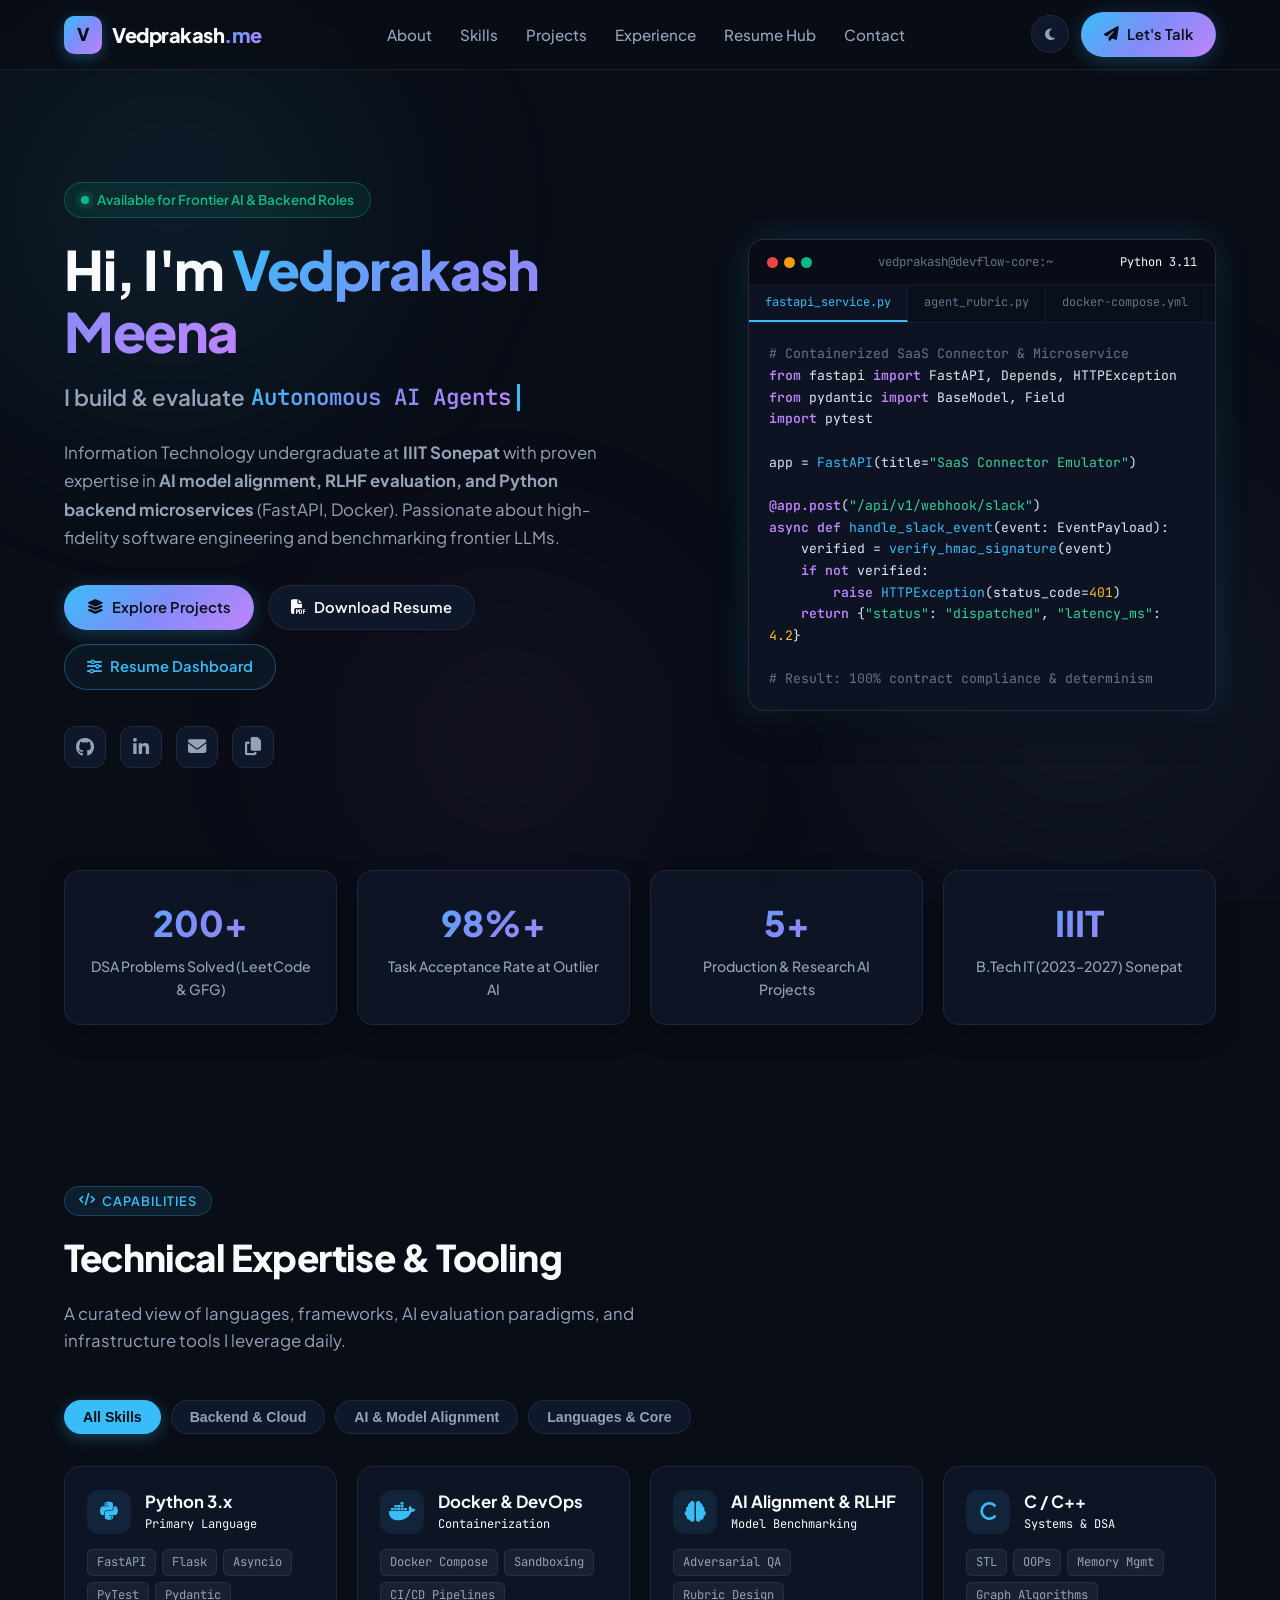
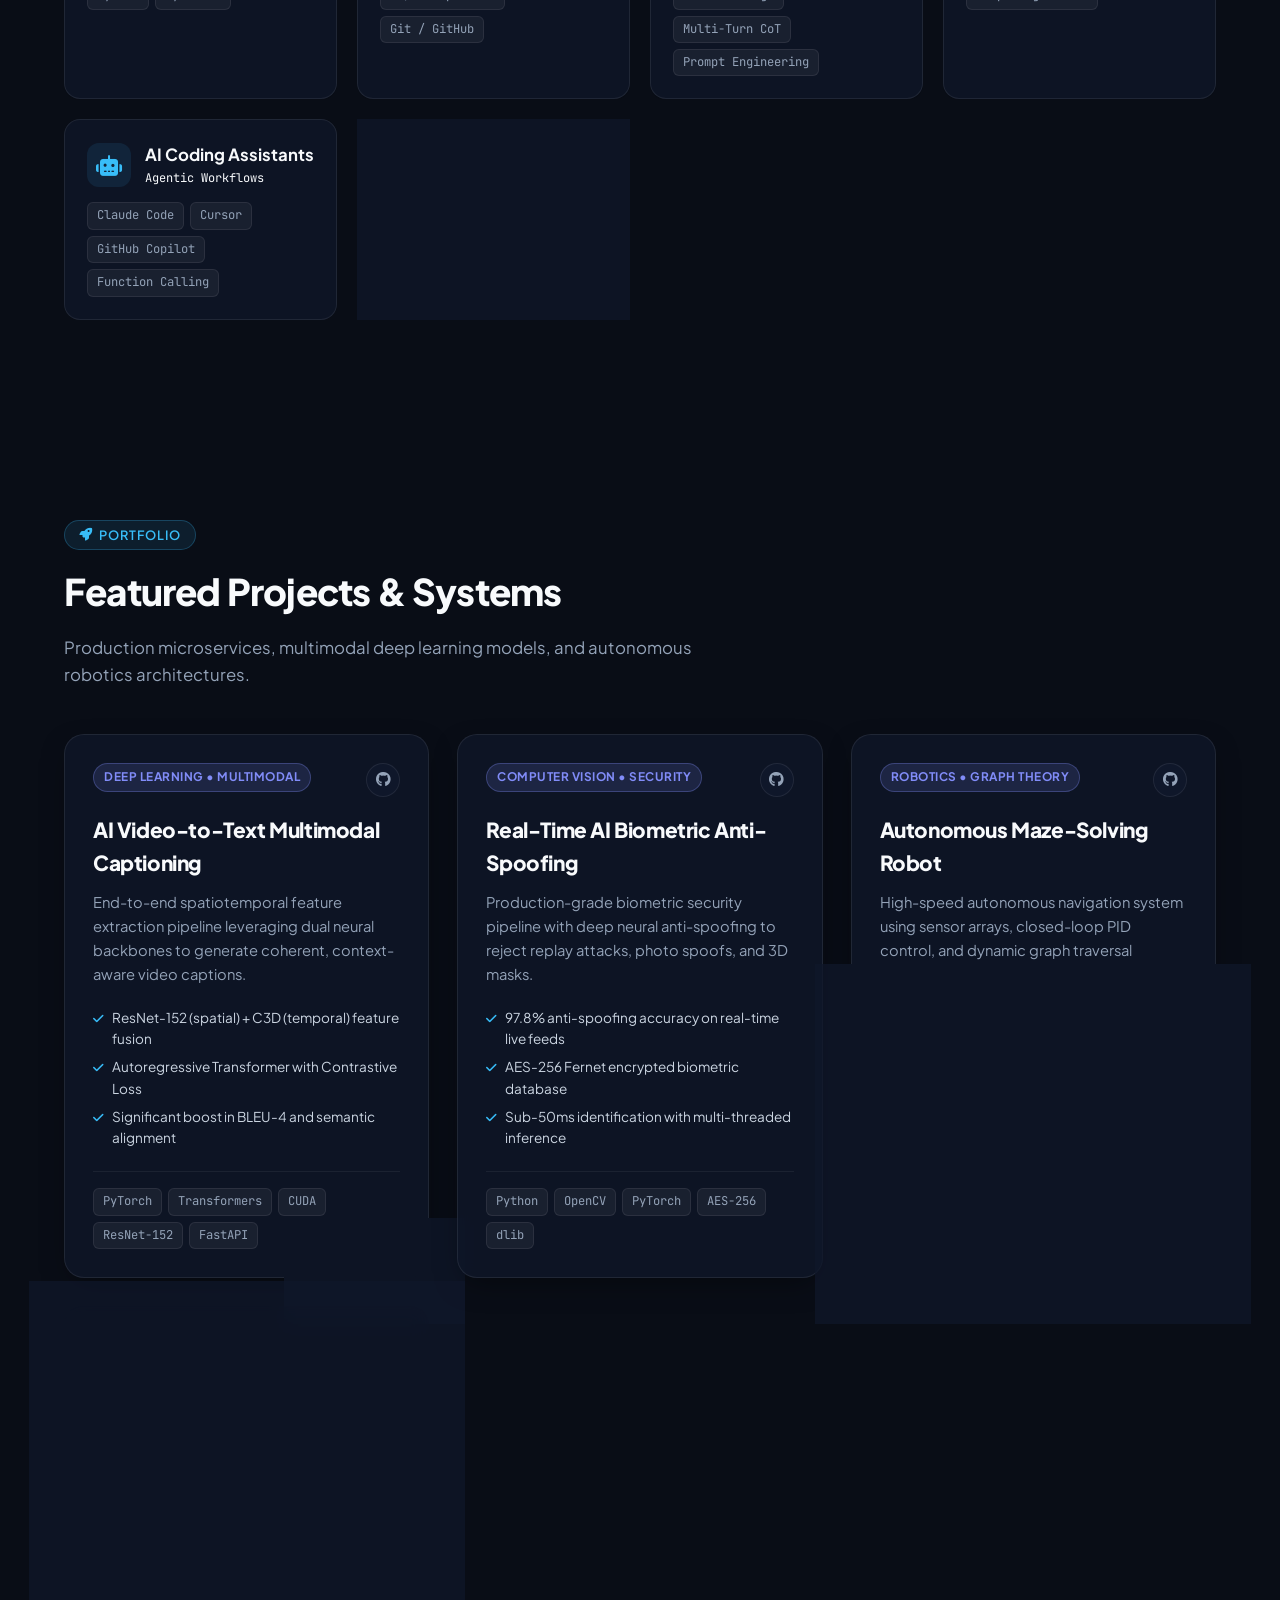
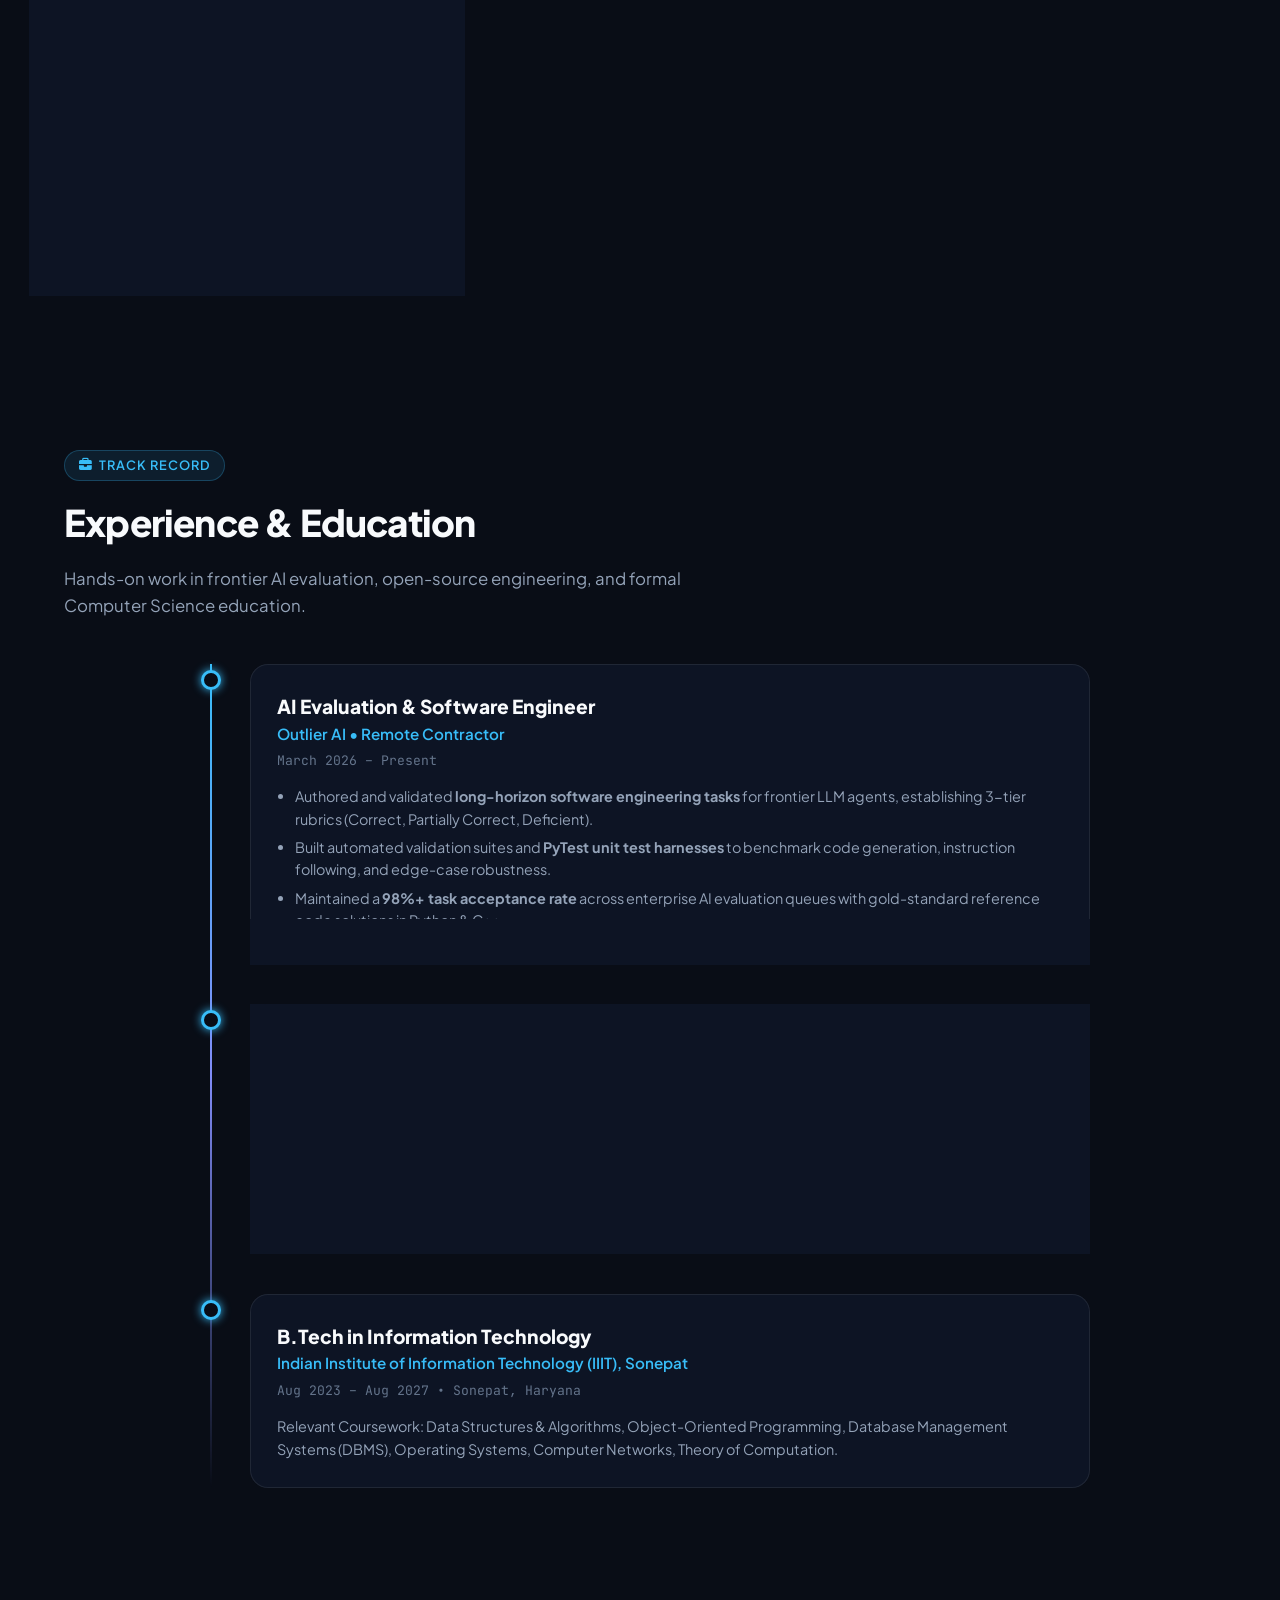
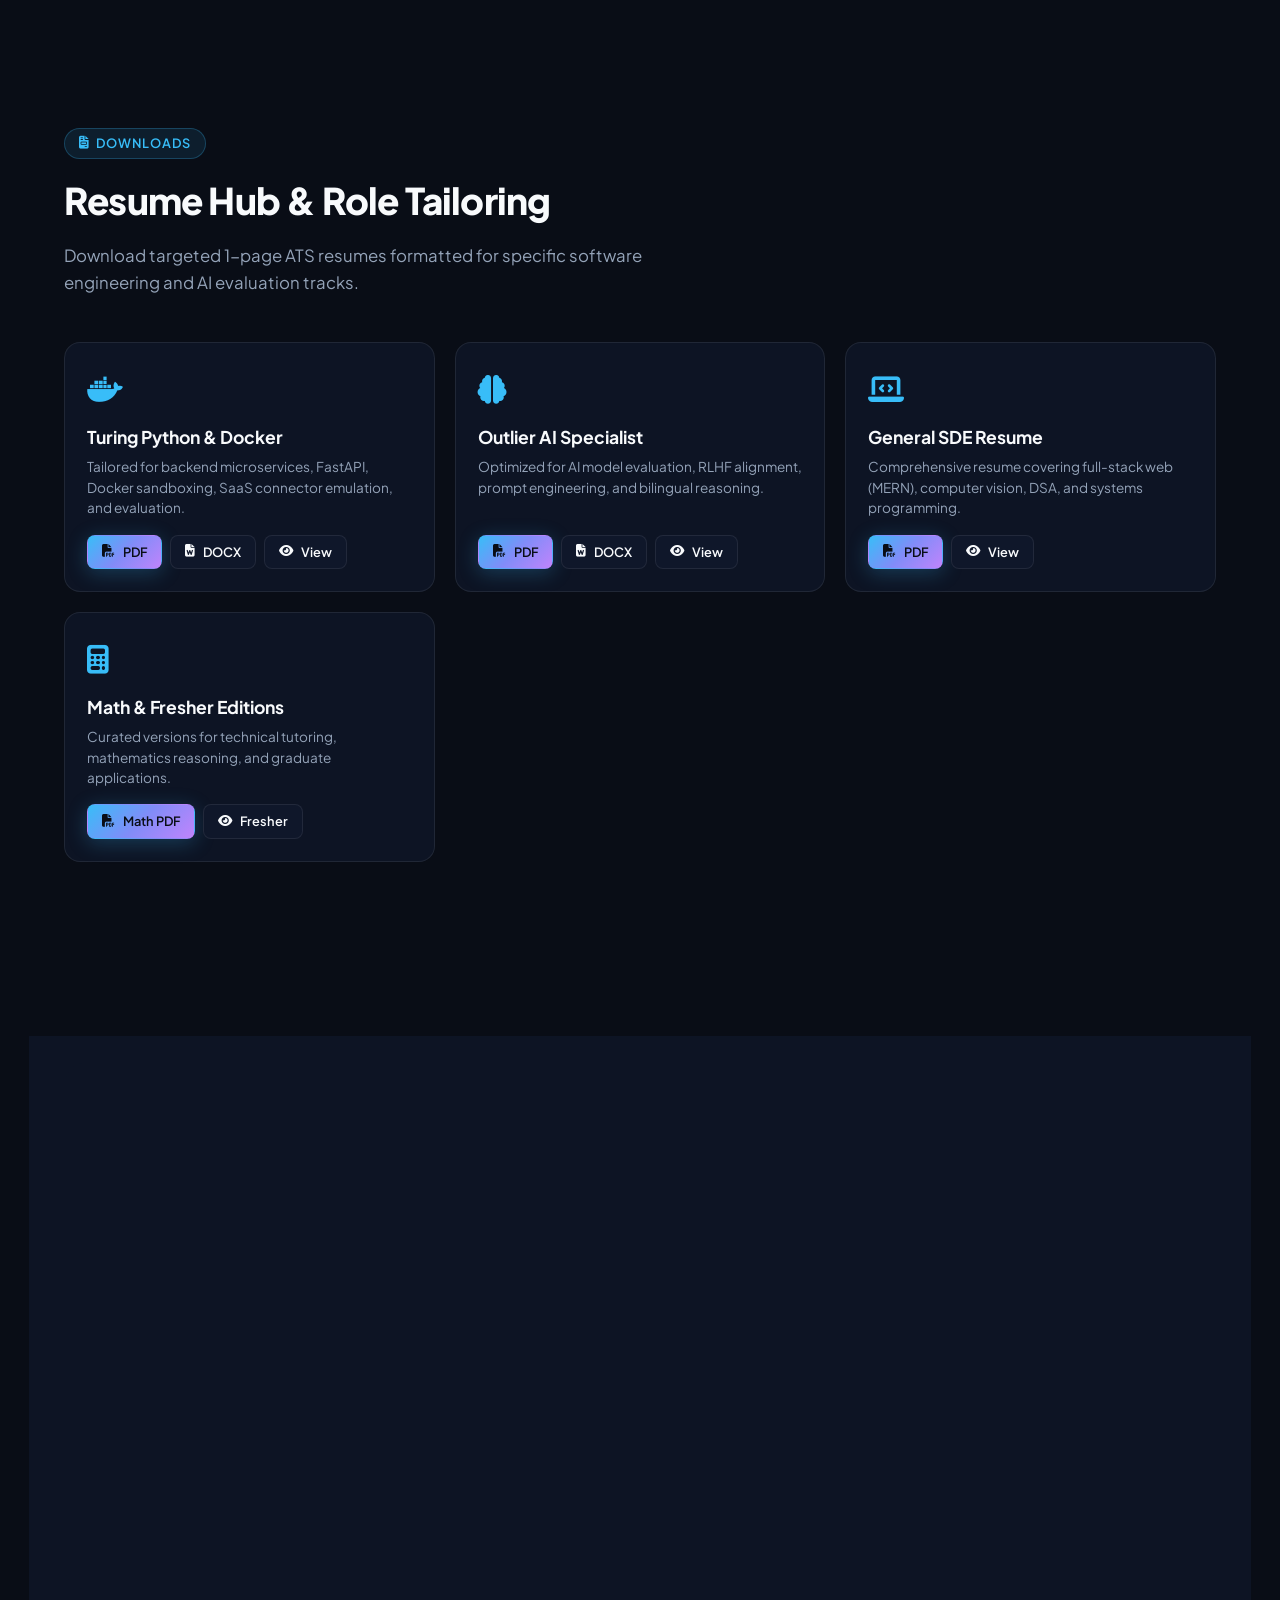
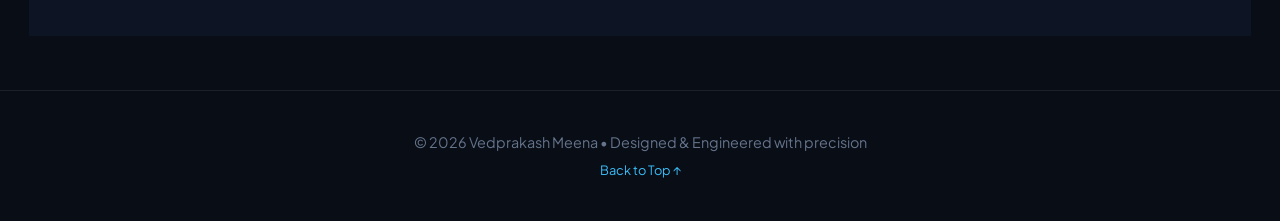
==== index.html @ 0c91cc01 "Deploy index.html" ====
<!DOCTYPE html>
<html lang="en" class="scroll-smooth">
<head>
  <meta charset="UTF-8">
  <meta name="viewport" content="width=device-width, initial-scale=1.0">
  
  <!-- Primary SEO Meta Tags -->
  <title>Vedprakash Meena | Software Engineer & AI Systems Specialist</title>
  <meta name="title" content="Vedprakash Meena | Software Engineer & AI Systems Specialist">
  <meta name="description" content="Portfolio of Vedprakash Meena - Software Engineer, AI Model Trainer & Python Backend Architect. B.Tech IT at IIIT Sonepat with expertise in FastAPI, Docker, RLHF, and DSA.">
  <meta name="keywords" content="Vedprakash Meena, Software Engineer, Python Developer, Docker, AI Evaluation, Outlier AI, IIIT Sonepat, Backend Developer, FastAPI, Machine Learning">
  <meta name="author" content="Vedprakash Meena">
  <meta name="robots" content="index, follow">

  <!-- Open Graph / Facebook -->
  <meta property="og:type" content="website">
  <meta property="og:title" content="Vedprakash Meena | Software Engineer & AI Systems Specialist">
  <meta property="og:description" content="Portfolio of Vedprakash Meena — B.Tech IT at IIIT Sonepat, AI Evaluation Specialist at Outlier AI, and Python Backend Architect.">

  <!-- Google Fonts & Font Awesome -->
  <link rel="preconnect" href="https://fonts.googleapis.com">
  <link rel="preconnect" href="https://fonts.gstatic.com" crossorigin>
  <link href="https://fonts.googleapis.com/css2?family=Plus+Jakarta+Sans:wght@300;400;500;600;700;800&family=JetBrains+Mono:wght@400;500;600;700&display=swap" rel="stylesheet">
  <link rel="stylesheet" href="https://cdnjs.cloudflare.com/ajax/libs/font-awesome/6.4.2/css/all.min.css">

  <style>
    /* CSS Design System & Variables */
    :root {
      --bg-base: #090d16;
      --bg-surface: #0f172a;
      --bg-card: rgba(15, 23, 42, 0.75);
      --bg-card-hover: rgba(30, 41, 59, 0.85);
      --border-subtle: rgba(255, 255, 255, 0.08);
      --border-glow: rgba(56, 189, 248, 0.35);
      --text-main: #f8fafc;
      --text-muted: #94a3b8;
      --text-dim: #64748b;
      --accent-primary: #38bdf8;
      --accent-secondary: #818cf8;
      --accent-emerald: #10b981;
      --accent-purple: #a855f7;
      --accent-amber: #f59e0b;
      --gradient-accent: linear-gradient(135deg, #38bdf8 0%, #818cf8 50%, #c084fc 100%);
      --glow-shadow: 0 0 35px rgba(56, 189, 248, 0.18);
      --card-shadow: 0 10px 30px -10px rgba(0, 0, 0, 0.5);
      --nav-height: 70px;
      --transition: all 0.25s cubic-bezier(0.16, 1, 0.3, 1);
    }

    [data-theme="light"] {
      --bg-base: #f8fafc;
      --bg-surface: #ffffff;
      --bg-card: rgba(255, 255, 255, 0.9);
      --bg-card-hover: #ffffff;
      --border-subtle: rgba(0, 0, 0, 0.08);
      --border-glow: rgba(2, 132, 199, 0.4);
      --text-main: #0f172a;
      --text-muted: #475569;
      --text-dim: #94a3b8;
      --card-shadow: 0 10px 30px -10px rgba(0, 0, 0, 0.08);
    }

    * {
      box-sizing: border-box;
      margin: 0;
      padding: 0;
    }

    html {
      scroll-behavior: smooth;
    }

    body {
      font-family: 'Plus Jakarta Sans', -apple-system, BlinkMacSystemFont, sans-serif;
      background-color: var(--bg-base);
      color: var(--text-main);
      line-height: 1.6;
      overflow-x: hidden;
      transition: background-color 0.3s ease, color 0.3s ease;
    }

    /* Selection & Scrollbar */
    ::selection {
      background: var(--accent-primary);
      color: #000;
    }
    ::-webkit-scrollbar {
      width: 8px;
    }
    ::-webkit-scrollbar-track {
      background: var(--bg-base);
    }
    ::-webkit-scrollbar-thumb {
      background: #334155;
      border-radius: 4px;
    }
    ::-webkit-scrollbar-thumb:hover {
      background: var(--accent-primary);
    }

    /* Ambient Background Glow */
    .ambient-bg {
      position: fixed;
      top: 0;
      left: 0;
      width: 100vw;
      height: 100vh;
      pointer-events: none;
      z-index: 0;
      overflow: hidden;
    }
    .ambient-blob-1 {
      position: absolute;
      top: -10%;
      left: -10%;
      width: 600px;
      height: 600px;
      border-radius: 50%;
      background: radial-gradient(circle, rgba(56, 189, 248, 0.12) 0%, transparent 70%);
      filter: blur(80px);
    }
    .ambient-blob-2 {
      position: absolute;
      top: 40%;
      right: -10%;
      width: 650px;
      height: 650px;
      border-radius: 50%;
      background: radial-gradient(circle, rgba(129, 140, 248, 0.1) 0%, transparent 70%);
      filter: blur(90px);
    }
    .ambient-blob-3 {
      position: absolute;
      bottom: -10%;
      left: 20%;
      width: 500px;
      height: 500px;
      border-radius: 50%;
      background: radial-gradient(circle, rgba(168, 85, 247, 0.08) 0%, transparent 70%);
      filter: blur(80px);
    }

    /* Container */
    .container {
      max-width: 1200px;
      margin: 0 auto;
      padding: 0 24px;
      position: relative;
      z-index: 1;
    }

    /* Typography Utilities */
    .text-gradient {
      background: var(--gradient-accent);
      -webkit-background-clip: text;
      -webkit-text-fill-color: transparent;
    }
    .font-mono {
      font-family: 'JetBrains Mono', monospace;
    }

    /* Navbar */
    .navbar {
      position: fixed;
      top: 0;
      left: 0;
      right: 0;
      height: var(--nav-height);
      background: rgba(9, 13, 22, 0.85);
      backdrop-filter: blur(12px);
      -webkit-backdrop-filter: blur(12px);
      border-bottom: 1px solid var(--border-subtle);
      z-index: 1000;
      transition: var(--transition);
    }
    [data-theme="light"] .navbar {
      background: rgba(248, 250, 252, 0.88);
    }
    .nav-inner {
      display: flex;
      justify-content: space-between;
      align-items: center;
      height: 100%;
    }
    .nav-logo {
      display: flex;
      align-items: center;
      gap: 10px;
      text-decoration: none;
      font-weight: 800;
      font-size: 1.25rem;
      color: var(--text-main);
      letter-spacing: -0.5px;
    }
    .nav-logo-box {
      width: 38px;
      height: 38px;
      border-radius: 10px;
      background: var(--gradient-accent);
      display: flex;
      align-items: center;
      justify-content: center;
      color: #090d16;
      font-weight: 900;
      font-size: 1.1rem;
      box-shadow: 0 4px 15px rgba(56, 189, 248, 0.3);
    }
    .nav-links {
      display: flex;
      align-items: center;
      gap: 28px;
      list-style: none;
    }
    .nav-link {
      color: var(--text-muted);
      text-decoration: none;
      font-size: 0.95rem;
      font-weight: 500;
      transition: var(--transition);
      position: relative;
    }
    .nav-link:hover, .nav-link.active {
      color: var(--accent-primary);
    }
    .nav-actions {
      display: flex;
      align-items: center;
      gap: 12px;
    }
    .theme-toggle-btn {
      width: 38px;
      height: 38px;
      border-radius: 50%;
      background: var(--bg-surface);
      border: 1px solid var(--border-subtle);
      color: var(--text-muted);
      display: flex;
      align-items: center;
      justify-content: center;
      cursor: pointer;
      transition: var(--transition);
    }
    .theme-toggle-btn:hover {
      color: var(--accent-primary);
      border-color: var(--accent-primary);
      transform: rotate(15deg);
    }
    .mobile-menu-btn {
      display: none;
      background: none;
      border: none;
      color: var(--text-main);
      font-size: 1.4rem;
      cursor: pointer;
    }

    /* Buttons */
    .btn {
      display: inline-flex;
      align-items: center;
      gap: 8px;
      padding: 10px 22px;
      border-radius: 9999px;
      font-size: 0.92rem;
      font-weight: 600;
      text-decoration: none;
      cursor: pointer;
      transition: var(--transition);
      border: 1px solid transparent;
      white-space: nowrap;
    }
    .btn-primary {
      background: var(--gradient-accent);
      color: #090d16;
      box-shadow: 0 4px 20px rgba(56, 189, 248, 0.25);
    }
    .btn-primary:hover {
      transform: translateY(-2px);
      box-shadow: 0 6px 25px rgba(56, 189, 248, 0.4);
    }
    .btn-secondary {
      background: var(--bg-surface);
      border: 1px solid var(--border-subtle);
      color: var(--text-main);
    }
    .btn-secondary:hover {
      border-color: var(--accent-primary);
      color: var(--accent-primary);
      transform: translateY(-2px);
    }
    .btn-outline-glow {
      background: rgba(56, 189, 248, 0.06);
      border: 1px solid var(--border-glow);
      color: var(--accent-primary);
    }
    .btn-outline-glow:hover {
      background: rgba(56, 189, 248, 0.15);
      box-shadow: 0 0 20px rgba(56, 189, 248, 0.3);
      transform: translateY(-2px);
    }

    /* Section Styles */
    section {
      padding: 100px 0;
      position: relative;
    }
    .section-tag {
      display: inline-flex;
      align-items: center;
      gap: 6px;
      padding: 4px 14px;
      border-radius: 20px;
      background: rgba(56, 189, 248, 0.1);
      border: 1px solid rgba(56, 189, 248, 0.25);
      color: var(--accent-primary);
      font-size: 0.8rem;
      font-weight: 600;
      text-transform: uppercase;
      letter-spacing: 1px;
      margin-bottom: 12px;
    }
    .section-title {
      font-size: 2.3rem;
      font-weight: 800;
      letter-spacing: -0.8px;
      margin-bottom: 14px;
      color: var(--text-main);
    }
    .section-subtitle {
      font-size: 1.05rem;
      color: var(--text-muted);
      max-width: 650px;
      margin-bottom: 45px;
    }

    /* Hero Section */
    .hero-section {
      min-height: 100vh;
      display: flex;
      align-items: center;
      padding-top: calc(var(--nav-height) + 40px);
      padding-bottom: 60px;
    }
    .hero-grid {
      display: grid;
      grid-template-columns: 1.15fr 0.85fr;
      gap: 50px;
      align-items: center;
    }
    .status-badge {
      display: inline-flex;
      align-items: center;
      gap: 8px;
      padding: 6px 16px;
      background: rgba(16, 185, 129, 0.1);
      border: 1px solid rgba(16, 185, 129, 0.3);
      border-radius: 30px;
      color: var(--accent-emerald);
      font-size: 0.84rem;
      font-weight: 600;
      margin-bottom: 20px;
    }
    .status-dot {
      width: 8px;
      height: 8px;
      border-radius: 50%;
      background: var(--accent-emerald);
      box-shadow: 0 0 10px var(--accent-emerald);
      animation: pulse 2s infinite;
    }
    @keyframes pulse {
      0%, 100% { opacity: 1; transform: scale(1); }
      50% { opacity: 0.4; transform: scale(0.85); }
    }
    .hero-title {
      font-size: 3.4rem;
      font-weight: 800;
      line-height: 1.15;
      letter-spacing: -1.5px;
      margin-bottom: 16px;
    }
    .hero-typed-wrapper {
      font-size: 1.4rem;
      font-weight: 600;
      color: var(--text-muted);
      margin-bottom: 22px;
      min-height: 38px;
      display: flex;
      align-items: center;
      gap: 6px;
    }
    .cursor-blink {
      display: inline-block;
      width: 3px;
      height: 1.2em;
      background: var(--accent-primary);
      animation: blink 1s infinite;
    }
    @keyframes blink {
      0%, 49% { opacity: 1; }
      50%, 100% { opacity: 0; }
    }
    .hero-bio {
      font-size: 1.05rem;
      color: var(--text-muted);
      line-height: 1.7;
      margin-bottom: 32px;
      max-width: 560px;
    }
    .hero-cta-group {
      display: flex;
      gap: 14px;
      flex-wrap: wrap;
      margin-bottom: 36px;
    }
    .social-bar {
      display: flex;
      align-items: center;
      gap: 14px;
    }
    .social-btn {
      width: 42px;
      height: 42px;
      border-radius: 12px;
      background: var(--bg-surface);
      border: 1px solid var(--border-subtle);
      color: var(--text-muted);
      display: flex;
      align-items: center;
      justify-content: center;
      font-size: 1.15rem;
      text-decoration: none;
      transition: var(--transition);
    }
    .social-btn:hover {
      color: var(--accent-primary);
      border-color: var(--accent-primary);
      transform: translateY(-3px);
      box-shadow: 0 4px 15px rgba(56, 189, 248, 0.2);
    }

    /* Terminal Widget */
    .terminal-card {
      background: #0d1322;
      border: 1px solid rgba(255, 255, 255, 0.1);
      border-radius: 16px;
      box-shadow: 0 20px 40px -15px rgba(0, 0, 0, 0.7), var(--glow-shadow);
      overflow: hidden;
    }
    .terminal-header {
      background: #080c16;
      padding: 12px 18px;
      display: flex;
      align-items: center;
      justify-content: space-between;
      border-bottom: 1px solid rgba(255, 255, 255, 0.06);
    }
    .terminal-dots {
      display: flex;
      gap: 6px;
    }
    .dot {
      width: 11px;
      height: 11px;
      border-radius: 50%;
    }
    .dot-red { background: #ef4444; }
    .dot-yellow { background: #f59e0b; }
    .dot-green { background: #10b981; }
    .terminal-title {
      font-family: 'JetBrains Mono', monospace;
      font-size: 0.78rem;
      color: var(--text-dim);
    }
    .terminal-tabs {
      display: flex;
      background: #0a0f1c;
      border-bottom: 1px solid rgba(255, 255, 255, 0.06);
    }
    .term-tab {
      padding: 8px 16px;
      font-family: 'JetBrains Mono', monospace;
      font-size: 0.75rem;
      color: var(--text-dim);
      cursor: pointer;
      border-right: 1px solid rgba(255, 255, 255, 0.05);
      transition: var(--transition);
    }
    .term-tab.active {
      background: #0d1322;
      color: var(--accent-primary);
      border-bottom: 2px solid var(--accent-primary);
    }
    .terminal-body {
      padding: 20px;
      font-family: 'JetBrains Mono', monospace;
      font-size: 0.82rem;
      color: #e2e8f0;
      line-height: 1.65;
      min-height: 290px;
    }
    .code-comment { color: #64748b; }
    .code-keyword { color: #c084fc; font-weight: 600; }
    .code-fn { color: #38bdf8; }
    .code-str { color: #34d399; }
    .code-var { color: #f472b6; }
    .code-num { color: #fbbf24; }

    /* Stats Quick Grid */
    .stats-grid {
      display: grid;
      grid-template-columns: repeat(4, 1fr);
      gap: 20px;
      margin-top: -30px;
      margin-bottom: 60px;
    }
    .stat-card {
      background: var(--bg-card);
      backdrop-filter: blur(10px);
      border: 1px solid var(--border-subtle);
      border-radius: 16px;
      padding: 24px;
      text-align: center;
      transition: var(--transition);
      box-shadow: var(--card-shadow);
    }
    .stat-card:hover {
      border-color: var(--border-glow);
      transform: translateY(-4px);
    }
    .stat-number {
      font-size: 2.2rem;
      font-weight: 800;
      color: var(--text-main);
      margin-bottom: 4px;
      background: var(--gradient-accent);
      -webkit-background-clip: text;
      -webkit-text-fill-color: transparent;
    }
    .stat-label {
      font-size: 0.88rem;
      color: var(--text-muted);
      font-weight: 500;
    }

    /* Skills Section */
    .skills-filter {
      display: flex;
      gap: 10px;
      flex-wrap: wrap;
      margin-bottom: 32px;
    }
    .filter-btn {
      padding: 8px 18px;
      border-radius: 30px;
      background: var(--bg-surface);
      border: 1px solid var(--border-subtle);
      color: var(--text-muted);
      font-size: 0.88rem;
      font-weight: 600;
      cursor: pointer;
      transition: var(--transition);
    }
    .filter-btn:hover, .filter-btn.active {
      background: var(--accent-primary);
      color: #090d16;
      border-color: var(--accent-primary);
      box-shadow: 0 4px 15px rgba(56, 189, 248, 0.3);
    }
    .skills-grid {
      display: grid;
      grid-template-columns: repeat(auto-fill, minmax(250px, 1fr));
      gap: 20px;
    }
    .skill-card {
      background: var(--bg-card);
      backdrop-filter: blur(8px);
      border: 1px solid var(--border-subtle);
      border-radius: 16px;
      padding: 22px;
      transition: var(--transition);
    }
    .skill-card:hover {
      border-color: var(--border-glow);
      transform: translateY(-4px);
      background: var(--bg-card-hover);
    }
    .skill-header {
      display: flex;
      align-items: center;
      gap: 14px;
      margin-bottom: 14px;
    }
    .skill-icon-box {
      width: 44px;
      height: 44px;
      border-radius: 12px;
      background: rgba(56, 189, 248, 0.1);
      display: flex;
      align-items: center;
      justify-content: center;
      color: var(--accent-primary);
      font-size: 1.3rem;
    }
    .skill-name {
      font-size: 1.05rem;
      font-weight: 700;
      color: var(--text-main);
    }
    .skill-tags {
      display: flex;
      flex-wrap: wrap;
      gap: 6px;
    }
    .tech-pill {
      font-size: 0.76rem;
      padding: 3px 9px;
      border-radius: 6px;
      background: rgba(255, 255, 255, 0.05);
      border: 1px solid rgba(255, 255, 255, 0.08);
      color: var(--text-muted);
      font-family: 'JetBrains Mono', monospace;
    }

    /* Projects Section */
    .projects-grid {
      display: grid;
      grid-template-columns: repeat(auto-fill, minmax(360px, 1fr));
      gap: 28px;
    }
    .project-card {
      background: var(--bg-card);
      backdrop-filter: blur(10px);
      border: 1px solid var(--border-subtle);
      border-radius: 20px;
      padding: 28px;
      display: flex;
      flex-direction: column;
      justify-content: space-between;
      transition: var(--transition);
      box-shadow: var(--card-shadow);
      position: relative;
      overflow: hidden;
    }
    .project-card:hover {
      border-color: var(--border-glow);
      transform: translateY(-6px);
      box-shadow: 0 20px 40px -10px rgba(0, 0, 0, 0.6), 0 0 25px rgba(56, 189, 248, 0.15);
    }
    .project-top {
      display: flex;
      justify-content: space-between;
      align-items: flex-start;
      margin-bottom: 16px;
    }
    .project-badge {
      font-size: 0.74rem;
      font-weight: 700;
      text-transform: uppercase;
      letter-spacing: 0.5px;
      padding: 4px 10px;
      border-radius: 20px;
      background: rgba(129, 140, 248, 0.15);
      border: 1px solid rgba(129, 140, 248, 0.3);
      color: var(--accent-secondary);
    }
    .project-links {
      display: flex;
      gap: 10px;
    }
    .proj-link-btn {
      width: 34px;
      height: 34px;
      border-radius: 50%;
      background: var(--bg-surface);
      border: 1px solid var(--border-subtle);
      color: var(--text-muted);
      display: flex;
      align-items: center;
      justify-content: center;
      font-size: 0.95rem;
      text-decoration: none;
      transition: var(--transition);
    }
    .proj-link-btn:hover {
      color: var(--accent-primary);
      border-color: var(--accent-primary);
      transform: scale(1.1);
    }
    .project-title {
      font-size: 1.3rem;
      font-weight: 800;
      color: var(--text-main);
      margin-bottom: 10px;
      letter-spacing: -0.4px;
    }
    .project-desc {
      font-size: 0.92rem;
      color: var(--text-muted);
      line-height: 1.65;
      margin-bottom: 20px;
    }
    .project-highlights {
      list-style: none;
      margin-bottom: 22px;
    }
    .project-highlights li {
      font-size: 0.85rem;
      color: #cbd5e1;
      margin-bottom: 6px;
      display: flex;
      align-items: baseline;
      gap: 8px;
    }
    .project-highlights li i {
      color: var(--accent-primary);
      font-size: 0.75rem;
    }
    .project-tech {
      display: flex;
      flex-wrap: wrap;
      gap: 6px;
      margin-top: auto;
      padding-top: 16px;
      border-top: 1px solid rgba(255, 255, 255, 0.06);
    }

    /* Experience Timeline */
    .timeline {
      position: relative;
      max-width: 900px;
      margin: 0 auto;
    }
    .timeline::before {
      content: '';
      position: absolute;
      top: 0;
      bottom: 0;
      left: 20px;
      width: 2px;
      background: linear-gradient(to bottom, var(--accent-primary), var(--accent-secondary), transparent);
    }
    .timeline-item {
      position: relative;
      padding-left: 60px;
      margin-bottom: 40px;
    }
    .timeline-dot {
      position: absolute;
      left: 11px;
      top: 6px;
      width: 20px;
      height: 20px;
      border-radius: 50%;
      background: var(--bg-base);
      border: 3px solid var(--accent-primary);
      box-shadow: 0 0 10px var(--accent-primary);
    }
    .timeline-content {
      background: var(--bg-card);
      backdrop-filter: blur(10px);
      border: 1px solid var(--border-subtle);
      border-radius: 18px;
      padding: 26px;
      transition: var(--transition);
    }
    .timeline-content:hover {
      border-color: var(--border-glow);
      transform: translateX(4px);
    }
    .timeline-role {
      font-size: 1.2rem;
      font-weight: 800;
      color: var(--text-main);
    }
    .timeline-company {
      font-size: 0.95rem;
      color: var(--accent-primary);
      font-weight: 600;
      margin-bottom: 4px;
    }
    .timeline-date {
      font-size: 0.82rem;
      color: var(--text-dim);
      font-family: 'JetBrains Mono', monospace;
      margin-bottom: 14px;
    }
    .timeline-list {
      list-style-type: disc;
      margin-left: 18px;
      color: var(--text-muted);
      font-size: 0.9rem;
    }
    .timeline-list li {
      margin-bottom: 6px;
      line-height: 1.55;
    }

    /* Resume Hub Section */
    .resume-hub-grid {
      display: grid;
      grid-template-columns: repeat(auto-fill, minmax(280px, 1fr));
      gap: 20px;
    }
    .resume-box {
      background: var(--bg-card);
      border: 1px solid var(--border-subtle);
      border-radius: 16px;
      padding: 22px;
      transition: var(--transition);
      display: flex;
      flex-direction: column;
      justify-content: space-between;
    }
    .resume-box:hover {
      border-color: var(--border-glow);
      transform: translateY(-4px);
      background: var(--bg-card-hover);
    }
    .resume-box-icon {
      font-size: 1.8rem;
      margin-bottom: 12px;
      color: var(--accent-primary);
    }
    .resume-box-title {
      font-size: 1.1rem;
      font-weight: 700;
      color: var(--text-main);
      margin-bottom: 6px;
    }
    .resume-box-desc {
      font-size: 0.85rem;
      color: var(--text-muted);
      margin-bottom: 16px;
      line-height: 1.5;
    }
    .resume-btn-row {
      display: flex;
      gap: 8px;
    }
    .btn-sm {
      padding: 6px 14px;
      font-size: 0.8rem;
      border-radius: 8px;
    }

    /* Contact Section */
    .contact-card {
      background: var(--bg-card);
      backdrop-filter: blur(12px);
      border: 1px solid var(--border-subtle);
      border-radius: 24px;
      padding: 45px;
      box-shadow: var(--card-shadow);
    }
    .contact-grid {
      display: grid;
      grid-template-columns: 1fr 1.2fr;
      gap: 40px;
    }
    .contact-info-item {
      display: flex;
      align-items: center;
      gap: 16px;
      margin-bottom: 24px;
    }
    .contact-info-icon {
      width: 48px;
      height: 48px;
      border-radius: 14px;
      background: rgba(56, 189, 248, 0.1);
      border: 1px solid rgba(56, 189, 248, 0.25);
      color: var(--accent-primary);
      display: flex;
      align-items: center;
      justify-content: center;
      font-size: 1.2rem;
      flex-shrink: 0;
    }
    .contact-info-label {
      font-size: 0.82rem;
      color: var(--text-dim);
      text-transform: uppercase;
      letter-spacing: 0.5px;
    }
    .contact-info-val {
      font-size: 1rem;
      font-weight: 600;
      color: var(--text-main);
      text-decoration: none;
    }
    .contact-info-val:hover {
      color: var(--accent-primary);
    }
    .form-group {
      margin-bottom: 18px;
    }
    .form-label {
      display: block;
      font-size: 0.86rem;
      font-weight: 600;
      color: var(--text-muted);
      margin-bottom: 6px;
    }
    .form-input, .form-textarea {
      width: 100%;
      padding: 12px 16px;
      border-radius: 12px;
      background: var(--bg-surface);
      border: 1px solid var(--border-subtle);
      color: var(--text-main);
      font-family: inherit;
      font-size: 0.95rem;
      transition: var(--transition);
      outline: none;
    }
    .form-input:focus, .form-textarea:focus {
      border-color: var(--accent-primary);
      box-shadow: 0 0 15px rgba(56, 189, 248, 0.2);
    }
    .form-textarea {
      resize: vertical;
      min-height: 110px;
    }

    /* Footer */
    footer {
      padding: 40px 0;
      border-top: 1px solid var(--border-subtle);
      text-align: center;
      color: var(--text-dim);
      font-size: 0.9rem;
    }

    /* Toast Notification */
    .toast {
      position: fixed;
      bottom: 24px;
      right: 24px;
      background: #0f172a;
      border: 1px solid var(--accent-primary);
      color: #fff;
      padding: 12px 20px;
      border-radius: 12px;
      box-shadow: 0 10px 25px rgba(0, 0, 0, 0.4);
      display: flex;
      align-items: center;
      gap: 10px;
      z-index: 2000;
      opacity: 0;
      transform: translateY(20px);
      transition: var(--transition);
      pointer-events: none;
    }
    .toast.show {
      opacity: 1;
      transform: translateY(0);
      pointer-events: auto;
    }

    /* Responsive */
    @media (max-width: 968px) {
      .hero-grid {
        grid-template-columns: 1fr;
      }
      .stats-grid {
        grid-template-columns: repeat(2, 1fr);
      }
      .contact-grid {
        grid-template-columns: 1fr;
      }
      .hero-title {
        font-size: 2.6rem;
      }
    }
    @media (max-width: 768px) {
      .nav-links {
        display: none;
      }
      .mobile-menu-btn {
        display: block;
      }
      .hero-title {
        font-size: 2.2rem;
      }
      section {
        padding: 70px 0;
      }
      .stats-grid {
        grid-template-columns: 1fr;
      }
      .projects-grid {
        grid-template-columns: 1fr;
      }
    }
  </style>
</head>
<body>

  <!-- Ambient Light Effects -->
  <div class="ambient-bg">
    <div class="ambient-blob-1"></div>
    <div class="ambient-blob-2"></div>
    <div class="ambient-blob-3"></div>
  </div>

  <!-- Navigation Bar -->
  <nav class="navbar" id="navbar">
    <div class="container nav-inner">
      <a href="#hero" class="nav-logo">
        <div class="nav-logo-box">V</div>
        <span>Vedprakash<span class="text-gradient">.me</span></span>
      </a>

      <ul class="nav-links">
        <li><a href="#about" class="nav-link">About</a></li>
        <li><a href="#skills" class="nav-link">Skills</a></li>
        <li><a href="#projects" class="nav-link">Projects</a></li>
        <li><a href="#experience" class="nav-link">Experience</a></li>
        <li><a href="#resumes" class="nav-link">Resume Hub</a></li>
        <li><a href="#contact" class="nav-link">Contact</a></li>
      </ul>

      <div class="nav-actions">
        <button class="theme-toggle-btn" id="themeToggle" title="Toggle Light/Dark Theme">
          <i class="fa-solid fa-moon"></i>
        </button>
        <a href="#contact" class="btn btn-primary">
          <i class="fa-solid fa-paper-plane"></i> Let's Talk
        </a>
      </div>
    </div>
  </nav>

  <!-- 1. Hero Section -->
  <section class="hero-section" id="hero">
    <div class="container">
      <div class="hero-grid">
        
        <!-- Left: Intro & Bio -->
        <div class="hero-content">
          <div class="status-badge">
            <span class="status-dot"></span>
            Available for Frontier AI &amp; Backend Roles
          </div>

          <h1 class="hero-title">
            Hi, I'm <span class="text-gradient">Vedprakash Meena</span>
          </h1>

          <div class="hero-typed-wrapper">
            <span>I build &amp; evaluate</span>
            <span class="text-gradient font-mono" id="typedText">Autonomous AI Agents</span>
            <span class="cursor-blink"></span>
          </div>

          <p class="hero-bio">
            Information Technology undergraduate at <strong>IIIT Sonepat</strong> with proven expertise in <strong>AI model alignment, RLHF evaluation, and Python backend microservices</strong> (FastAPI, Docker). Passionate about high-fidelity software engineering and benchmarking frontier LLMs.
          </p>

          <div class="hero-cta-group">
            <a href="#projects" class="btn btn-primary">
              <i class="fa-solid fa-layer-group"></i> Explore Projects
            </a>
            <a href="Vedprakash_Meena_Turing_Python_Docker_Resume.pdf" class="btn btn-secondary" target="_blank">
              <i class="fa-solid fa-file-pdf"></i> Download Resume
            </a>
            <a href="index.html" class="btn btn-outline-glow">
              <i class="fa-solid fa-sliders"></i> Resume Dashboard
            </a>
          </div>

          <div class="social-bar">
            <a href="https://github.com/vedumeena01" target="_blank" class="social-btn" title="GitHub Profile">
              <i class="fa-brands fa-github"></i>
            </a>
            <a href="https://www.linkedin.com/in/vedprakash-meena-58a427309" target="_blank" class="social-btn" title="LinkedIn Profile">
              <i class="fa-brands fa-linkedin-in"></i>
            </a>
            <a href="mailto:vedumeena01@gmail.com" class="social-btn" title="Send Email">
              <i class="fa-solid fa-envelope"></i>
            </a>
            <button onclick="copyToClipboard('vedumeena01@gmail.com', 'Email copied to clipboard!')" class="social-btn" title="Copy Email">
              <i class="fa-solid fa-copy"></i>
            </button>
          </div>
        </div>

        <!-- Right: Interactive Code Terminal -->
        <div class="hero-terminal">
          <div class="terminal-card">
            <div class="terminal-header">
              <div class="terminal-dots">
                <span class="dot dot-red"></span>
                <span class="dot dot-yellow"></span>
                <span class="dot dot-green"></span>
              </div>
              <div class="terminal-title">vedprakash@devflow-core:~</div>
              <div class="text-dim font-mono" style="font-size:0.75rem;">Python 3.11</div>
            </div>

            <div class="terminal-tabs">
              <div class="term-tab active" onclick="switchTermTab(0)">fastapi_service.py</div>
              <div class="term-tab" onclick="switchTermTab(1)">agent_rubric.py</div>
              <div class="term-tab" onclick="switchTermTab(2)">docker-compose.yml</div>
            </div>

            <div class="terminal-body" id="termBody">
              <!-- Tab 0: FastAPI Service -->
              <div id="tabContent0">
                <span class="code-comment"># Containerized SaaS Connector &amp; Microservice</span><br>
                <span class="code-keyword">from</span> fastapi <span class="code-keyword">import</span> FastAPI, Depends, HTTPException<br>
                <span class="code-keyword">from</span> pydantic <span class="code-keyword">import</span> BaseModel, Field<br>
                <span class="code-keyword">import</span> pytest<br><br>
                app = <span class="code-fn">FastAPI</span>(title=<span class="code-str">"SaaS Connector Emulator"</span>)<br><br>
                <span class="code-keyword">@app.post</span>(<span class="code-str">"/api/v1/webhook/slack"</span>)<br>
                <span class="code-keyword">async def</span> <span class="code-fn">handle_slack_event</span>(event: EventPayload):<br>
                &nbsp;&nbsp;&nbsp;&nbsp;verified = <span class="code-fn">verify_hmac_signature</span>(event)<br>
                &nbsp;&nbsp;&nbsp;&nbsp;<span class="code-keyword">if not</span> verified:<br>
                &nbsp;&nbsp;&nbsp;&nbsp;&nbsp;&nbsp;&nbsp;&nbsp;<span class="code-keyword">raise</span> <span class="code-fn">HTTPException</span>(status_code=<span class="code-num">401</span>)<br>
                &nbsp;&nbsp;&nbsp;&nbsp;<span class="code-keyword">return</span> {<span class="code-str">"status"</span>: <span class="code-str">"dispatched"</span>, <span class="code-str">"latency_ms"</span>: <span class="code-num">4.2</span>}<br><br>
                <span class="code-comment"># Result: 100% contract compliance &amp; determinism</span>
              </div>

              <!-- Tab 1: Agent Rubric -->
              <div id="tabContent1" style="display:none;">
                <span class="code-comment"># Frontier LLM Multi-Tier Rubric Assessment</span><br>
                <span class="code-keyword">class</span> <span class="code-fn">TaskEvaluationRubric</span>:<br>
                &nbsp;&nbsp;&nbsp;&nbsp;<span class="code-var">acceptance_rate</span> = <span class="code-num">0.984</span>  <span class="code-comment"># 98%+ on Outlier</span><br>
                &nbsp;&nbsp;&nbsp;&nbsp;<span class="code-var">tiers</span> = [<span class="code-str">"Correct"</span>, <span class="code-str">"Partially_Correct"</span>, <span class="code-str">"Deficient"</span>]<br><br>
                &nbsp;&nbsp;&nbsp;&nbsp;<span class="code-keyword">def</span> <span class="code-fn">verify_agent_trajectory</span>(self, trace):<br>
                &nbsp;&nbsp;&nbsp;&nbsp;&nbsp;&nbsp;&nbsp;&nbsp;tests_passed = trace.run_hidden_pytest()<br>
                &nbsp;&nbsp;&nbsp;&nbsp;&nbsp;&nbsp;&nbsp;&nbsp;zero_hallucination = trace.check_ast_safety()<br>
                &nbsp;&nbsp;&nbsp;&nbsp;&nbsp;&nbsp;&nbsp;&nbsp;<span class="code-keyword">return</span> tests_passed <span class="code-keyword">and</span> zero_hallucination
              </div>

              <!-- Tab 2: Docker Compose -->
              <div id="tabContent2" style="display:none;">
                <span class="code-comment"># Isolated Sandbox Environment</span><br>
                <span class="code-keyword">version</span>: <span class="code-str">'3.8'</span><br>
                <span class="code-keyword">services</span>:<br>
                &nbsp;&nbsp;<span class="code-var">agent-sandbox</span>:<br>
                &nbsp;&nbsp;&nbsp;&nbsp;<span class="code-keyword">build</span>: .<br>
                &nbsp;&nbsp;&nbsp;&nbsp;<span class="code-keyword">ports</span>: [<span class="code-str">"8000:8000"</span>]<br>
                &nbsp;&nbsp;&nbsp;&nbsp;<span class="code-keyword">environment</span>:<br>
                &nbsp;&nbsp;&nbsp;&nbsp;&nbsp;&nbsp;- <span class="code-var">ENV</span>=<span class="code-str">"evaluation_production"</span><br>
                &nbsp;&nbsp;&nbsp;&nbsp;<span class="code-keyword">healthcheck</span>:<br>
                &nbsp;&nbsp;&nbsp;&nbsp;&nbsp;&nbsp;<span class="code-keyword">test</span>: [<span class="code-str">"CMD"</span>, <span class="code-str">"curl"</span>, <span class="code-str">"-f"</span>, <span class="code-str">"http://localhost:8000/healthz"</span>]
              </div>
            </div>
          </div>
        </div>

      </div>
    </div>
  </section>

  <!-- 2. Impact Stats Grid -->
  <section style="padding: 0;" id="about">
    <div class="container">
      <div class="stats-grid">
        <div class="stat-card">
          <div class="stat-number">200+</div>
          <div class="stat-label">DSA Problems Solved (LeetCode &amp; GFG)</div>
        </div>
        <div class="stat-card">
          <div class="stat-number">98%+</div>
          <div class="stat-label">Task Acceptance Rate at Outlier AI</div>
        </div>
        <div class="stat-card">
          <div class="stat-number">5+</div>
          <div class="stat-label">Production &amp; Research AI Projects</div>
        </div>
        <div class="stat-card">
          <div class="stat-number">IIIT</div>
          <div class="stat-label">B.Tech IT (2023–2027) Sonepat</div>
        </div>
      </div>
    </div>
  </section>

  <!-- 3. Skills Matrix -->
  <section id="skills">
    <div class="container">
      <div class="section-tag"><i class="fa-solid fa-code"></i> Capabilities</div>
      <h2 class="section-title">Technical Expertise &amp; Tooling</h2>
      <p class="section-subtitle">A curated view of languages, frameworks, AI evaluation paradigms, and infrastructure tools I leverage daily.</p>

      <div class="skills-filter">
        <button class="filter-btn active" onclick="filterSkills('all')">All Skills</button>
        <button class="filter-btn" onclick="filterSkills('backend')">Backend &amp; Cloud</button>
        <button class="filter-btn" onclick="filterSkills('ai')">AI &amp; Model Alignment</button>
        <button class="filter-btn" onclick="filterSkills('languages')">Languages &amp; Core</button>
      </div>

      <div class="skills-grid" id="skillsContainer">
        
        <!-- Python -->
        <div class="skill-card" data-cat="backend languages">
          <div class="skill-header">
            <div class="skill-icon-box"><i class="fa-brands fa-python"></i></div>
            <div>
              <div class="skill-name">Python 3.x</div>
              <div class="text-dim font-mono" style="font-size:0.75rem;">Primary Language</div>
            </div>
          </div>
          <div class="skill-tags">
            <span class="tech-pill">FastAPI</span>
            <span class="tech-pill">Flask</span>
            <span class="tech-pill">Asyncio</span>
            <span class="tech-pill">PyTest</span>
            <span class="tech-pill">Pydantic</span>
          </div>
        </div>

        <!-- Docker & DevOps -->
        <div class="skill-card" data-cat="backend">
          <div class="skill-header">
            <div class="skill-icon-box"><i class="fa-brands fa-docker"></i></div>
            <div>
              <div class="skill-name">Docker &amp; DevOps</div>
              <div class="text-dim font-mono" style="font-size:0.75rem;">Containerization</div>
            </div>
          </div>
          <div class="skill-tags">
            <span class="tech-pill">Docker Compose</span>
            <span class="tech-pill">Sandboxing</span>
            <span class="tech-pill">CI/CD Pipelines</span>
            <span class="tech-pill">Git / GitHub</span>
          </div>
        </div>

        <!-- AI Alignment & RLHF -->
        <div class="skill-card" data-cat="ai">
          <div class="skill-header">
            <div class="skill-icon-box"><i class="fa-solid fa-brain"></i></div>
            <div>
              <div class="skill-name">AI Alignment &amp; RLHF</div>
              <div class="text-dim font-mono" style="font-size:0.75rem;">Model Benchmarking</div>
            </div>
          </div>
          <div class="skill-tags">
            <span class="tech-pill">Adversarial QA</span>
            <span class="tech-pill">Rubric Design</span>
            <span class="tech-pill">Multi-Turn CoT</span>
            <span class="tech-pill">Prompt Engineering</span>
          </div>
        </div>

        <!-- C / C++ -->
        <div class="skill-card" data-cat="languages">
          <div class="skill-header">
            <div class="skill-icon-box"><i class="fa-solid fa-c"></i></div>
            <div>
              <div class="skill-name">C / C++</div>
              <div class="text-dim font-mono" style="font-size:0.75rem;">Systems &amp; DSA</div>
            </div>
          </div>
          <div class="skill-tags">
            <span class="tech-pill">STL</span>
            <span class="tech-pill">OOPs</span>
            <span class="tech-pill">Memory Mgmt</span>
            <span class="tech-pill">Graph Algorithms</span>
          </div>
        </div>

        <!-- AI Coding Agents -->
        <div class="skill-card" data-cat="ai">
          <div class="skill-header">
            <div class="skill-icon-box"><i class="fa-solid fa-robot"></i></div>
            <div>
              <div class="skill-name">AI Coding Assistants</div>
              <div class="text-dim font-mono" style="font-size:0.75rem;">Agentic Workflows</div>
            </div>
          </div>
          <div class="skill-tags">
            <span class="tech-pill">Claude Code</span>
            <span class="tech-pill">Cursor</span>
            <span class="tech-pill">GitHub Copilot</span>
            <span class="tech-pill">Function Calling</span>
          </div>
        </div>

        <!-- Full-Stack & DB -->
        <div class="skill-card" data-cat="backend">
          <div class="skill-header">
            <div class="skill-icon-box"><i class="fa-solid fa-database"></i></div>
            <div>
              <div class="skill-name">Databases &amp; Web</div>
              <div class="text-dim font-mono" style="font-size:0.75rem;">Full Stack</div>
            </div>
          </div>
          <div class="skill-tags">
            <span class="tech-pill">MySQL</span>
            <span class="tech-pill">MongoDB Atlas</span>
            <span class="tech-pill">Redis</span>
            <span class="tech-pill">React.js</span>
            <span class="tech-pill">REST APIs</span>
          </div>
        </div>

      </div>
    </div>
  </section>

  <!-- 4. Projects Showcase -->
  <section id="projects">
    <div class="container">
      <div class="section-tag"><i class="fa-solid fa-rocket"></i> Portfolio</div>
      <h2 class="section-title">Featured Projects &amp; Systems</h2>
      <p class="section-subtitle">Production microservices, multimodal deep learning models, and autonomous robotics architectures.</p>

      <div class="projects-grid">
        
        <!-- Project 1 -->
        <div class="project-card">
          <div>
            <div class="project-top">
              <span class="project-badge">Deep Learning • Multimodal</span>
              <div class="project-links">
                <a href="https://github.com/vedumeena01/video-to-text-captioning" target="_blank" class="proj-link-btn" title="View Code">
                  <i class="fa-brands fa-github"></i>
                </a>
              </div>
            </div>
            <h3 class="project-title">AI Video-to-Text Multimodal Captioning</h3>
            <p class="project-desc">
              End-to-end spatiotemporal feature extraction pipeline leveraging dual neural backbones to generate coherent, context-aware video captions.
            </p>
            <ul class="project-highlights">
              <li><i class="fa-solid fa-check"></i> ResNet-152 (spatial) + C3D (temporal) feature fusion</li>
              <li><i class="fa-solid fa-check"></i> Autoregressive Transformer with Contrastive Loss</li>
              <li><i class="fa-solid fa-check"></i> Significant boost in BLEU-4 and semantic alignment</li>
            </ul>
          </div>
          <div class="project-tech">
            <span class="tech-pill">PyTorch</span>
            <span class="tech-pill">Transformers</span>
            <span class="tech-pill">CUDA</span>
            <span class="tech-pill">ResNet-152</span>
            <span class="tech-pill">FastAPI</span>
          </div>
        </div>

        <!-- Project 2 -->
        <div class="project-card">
          <div>
            <div class="project-top">
              <span class="project-badge">Computer Vision • Security</span>
              <div class="project-links">
                <a href="https://github.com/vedumeena01/ai-face-anti-spoofing" target="_blank" class="proj-link-btn" title="View Code">
                  <i class="fa-brands fa-github"></i>
                </a>
              </div>
            </div>
            <h3 class="project-title">Real-Time AI Biometric Anti-Spoofing</h3>
            <p class="project-desc">
              Production-grade biometric security pipeline with deep neural anti-spoofing to reject replay attacks, photo spoofs, and 3D masks.
            </p>
            <ul class="project-highlights">
              <li><i class="fa-solid fa-check"></i> 97.8% anti-spoofing accuracy on real-time live feeds</li>
              <li><i class="fa-solid fa-check"></i> AES-256 Fernet encrypted biometric database</li>
              <li><i class="fa-solid fa-check"></i> Sub-50ms identification with multi-threaded inference</li>
            </ul>
          </div>
          <div class="project-tech">
            <span class="tech-pill">Python</span>
            <span class="tech-pill">OpenCV</span>
            <span class="tech-pill">PyTorch</span>
            <span class="tech-pill">AES-256</span>
            <span class="tech-pill">dlib</span>
          </div>
        </div>

        <!-- Project 3 -->
        <div class="project-card">
          <div>
            <div class="project-top">
              <span class="project-badge">Robotics • Graph Theory</span>
              <div class="project-links">
                <a href="https://github.com/vedumeena01/line-following-maze-solver" target="_blank" class="proj-link-btn" title="View Code">
                  <i class="fa-brands fa-github"></i>
                </a>
              </div>
            </div>
            <h3 class="project-title">Autonomous Maze-Solving Robot</h3>
            <p class="project-desc">
              High-speed autonomous navigation system using sensor arrays, closed-loop PID control, and dynamic graph traversal algorithms.
            </p>
            <ul class="project-highlights">
              <li><i class="fa-solid fa-check"></i> Left-Hand Rule &amp; Shortest Path graph optimization</li>
              <li><i class="fa-solid fa-check"></i> Hardware interrupts reducing response latency by 35%</li>
              <li><i class="fa-solid fa-check"></i> Zero-overshoot PID tuning across 90° intersections</li>
            </ul>
          </div>
          <div class="project-tech">
            <span class="tech-pill">C / C++</span>
            <span class="tech-pill">PID Control</span>
            <span class="tech-pill">Graph Algorithms</span>
            <span class="tech-pill">ESP32 / Arduino</span>
          </div>
        </div>

        <!-- Project 4 -->
        <div class="project-card">
          <div>
            <div class="project-top">
              <span class="project-badge">Backend • Docker</span>
              <div class="project-links">
                <a href="https://github.com/vedumeena01" target="_blank" class="proj-link-btn" title="View Code">
                  <i class="fa-brands fa-github"></i>
                </a>
              </div>
            </div>
            <h3 class="project-title">SaaS Connector &amp; Emulation Suite</h3>
            <p class="project-desc">
              Containerized microservice suite faithfully replicating Slack, Jira, Linear, and Notion RESTful endpoints for autonomous agent testing.
            </p>
            <ul class="project-highlights">
              <li><i class="fa-solid fa-check"></i> Strict JSON schema validation &amp; webhook emulation</li>
              <li><i class="fa-solid fa-check"></i> PyTest test harness ensuring 100% contract compliance</li>
              <li><i class="fa-solid fa-check"></i> Isolated Docker Compose sandboxes for reproducible runs</li>
            </ul>
          </div>
          <div class="project-tech">
            <span class="tech-pill">FastAPI</span>
            <span class="tech-pill">Docker Compose</span>
            <span class="tech-pill">PyTest</span>
            <span class="tech-pill">Pydantic</span>
            <span class="tech-pill">Redis</span>
          </div>
        </div>

      </div>
    </div>
  </section>

  <!-- 5. Experience Timeline -->
  <section id="experience">
    <div class="container">
      <div class="section-tag"><i class="fa-solid fa-briefcase"></i> Track Record</div>
      <h2 class="section-title">Experience &amp; Education</h2>
      <p class="section-subtitle">Hands-on work in frontier AI evaluation, open-source engineering, and formal Computer Science education.</p>

      <div class="timeline">
        
        <!-- Experience 1 -->
        <div class="timeline-item">
          <div class="timeline-dot"></div>
          <div class="timeline-content">
            <div class="timeline-role">AI Evaluation &amp; Software Engineer</div>
            <div class="timeline-company">Outlier AI • Remote Contractor</div>
            <div class="timeline-date">March 2026 – Present</div>
            <ul class="timeline-list">
              <li>Authored and validated <strong>long-horizon software engineering tasks</strong> for frontier LLM agents, establishing 3-tier rubrics (Correct, Partially Correct, Deficient).</li>
              <li>Built automated validation suites and <strong>PyTest unit test harnesses</strong> to benchmark code generation, instruction following, and edge-case robustness.</li>
              <li>Maintained a <strong>98%+ task acceptance rate</strong> across enterprise AI evaluation queues with gold-standard reference code solutions in Python &amp; C++.</li>
            </ul>
          </div>
        </div>

        <!-- Experience 2 -->
        <div class="timeline-item">
          <div class="timeline-dot"></div>
          <div class="timeline-content">
            <div class="timeline-role">Backend &amp; AI Systems Developer</div>
            <div class="timeline-company">Open Source &amp; Projects</div>
            <div class="timeline-date">Jan 2024 – Present</div>
            <ul class="timeline-list">
              <li>Architected containerized REST APIs and microservices using <strong>FastAPI, Flask, and Docker</strong> with Pydantic schemas and CI/CD pipelines.</li>
              <li>Leveraged AI coding assistants (Claude Code, Cursor, Copilot) daily to build production-grade modules, test suites, and refactor codebases.</li>
            </ul>
          </div>
        </div>

        <!-- Education 1 -->
        <div class="timeline-item">
          <div class="timeline-dot"></div>
          <div class="timeline-content">
            <div class="timeline-role">B.Tech in Information Technology</div>
            <div class="timeline-company">Indian Institute of Information Technology (IIIT), Sonepat</div>
            <div class="timeline-date">Aug 2023 – Aug 2027 • Sonepat, Haryana</div>
            <p style="font-size: 0.9rem; color: var(--text-muted);">
              Relevant Coursework: Data Structures &amp; Algorithms, Object-Oriented Programming, Database Management Systems (DBMS), Operating Systems, Computer Networks, Theory of Computation.
            </p>
          </div>
        </div>

      </div>
    </div>
  </section>

  <!-- 6. Resume Hub -->
  <section id="resumes">
    <div class="container">
      <div class="section-tag"><i class="fa-solid fa-file-invoice"></i> Downloads</div>
      <h2 class="section-title">Resume Hub &amp; Role Tailoring</h2>
      <p class="section-subtitle">Download targeted 1-page ATS resumes formatted for specific software engineering and AI evaluation tracks.</p>

      <div class="resume-hub-grid">
        
        <!-- Resume 1: Turing Python & Docker -->
        <div class="resume-box">
          <div>
            <div class="resume-box-icon"><i class="fa-brands fa-docker"></i></div>
            <h3 class="resume-box-title">Turing Python &amp; Docker</h3>
            <p class="resume-box-desc">Tailored for backend microservices, FastAPI, Docker sandboxing, SaaS connector emulation, and evaluation.</p>
          </div>
          <div class="resume-btn-row">
            <a href="Vedprakash_Meena_Turing_Python_Docker_Resume.pdf" class="btn btn-primary btn-sm" target="_blank">
              <i class="fa-solid fa-file-pdf"></i> PDF
            </a>
            <a href="Vedprakash_Meena_Turing_Python_Docker_Resume.docx" class="btn btn-secondary btn-sm" download>
              <i class="fa-solid fa-file-word"></i> DOCX
            </a>
            <a href="resume_turing_python_docker.html" class="btn btn-secondary btn-sm">
              <i class="fa-solid fa-eye"></i> View
            </a>
          </div>
        </div>

        <!-- Resume 2: Outlier AI Specialist -->
        <div class="resume-box">
          <div>
            <div class="resume-box-icon"><i class="fa-solid fa-brain"></i></div>
            <h3 class="resume-box-title">Outlier AI Specialist</h3>
            <p class="resume-box-desc">Optimized for AI model evaluation, RLHF alignment, prompt engineering, and bilingual reasoning.</p>
          </div>
          <div class="resume-btn-row">
            <a href="Vedprakash_Meena_Outlier_AI_Resume.pdf" class="btn btn-primary btn-sm" target="_blank">
              <i class="fa-solid fa-file-pdf"></i> PDF
            </a>
            <a href="Vedprakash_Meena_Outlier_AI_Resume.docx" class="btn btn-secondary btn-sm" download>
              <i class="fa-solid fa-file-word"></i> DOCX
            </a>
            <a href="resume_outlier_ai.html" class="btn btn-secondary btn-sm">
              <i class="fa-solid fa-eye"></i> View
            </a>
          </div>
        </div>

        <!-- Resume 3: General Software Engineer -->
        <div class="resume-box">
          <div>
            <div class="resume-box-icon"><i class="fa-solid fa-laptop-code"></i></div>
            <h3 class="resume-box-title">General SDE Resume</h3>
            <p class="resume-box-desc">Comprehensive resume covering full-stack web (MERN), computer vision, DSA, and systems programming.</p>
          </div>
          <div class="resume-btn-row">
            <a href="Vedprakash_Meena_Resume.pdf" class="btn btn-primary btn-sm" target="_blank">
              <i class="fa-solid fa-file-pdf"></i> PDF
            </a>
            <a href="index.html" class="btn btn-secondary btn-sm">
              <i class="fa-solid fa-eye"></i> View
            </a>
          </div>
        </div>

        <!-- Resume 4: Math / Fresher -->
        <div class="resume-box">
          <div>
            <div class="resume-box-icon"><i class="fa-solid fa-calculator"></i></div>
            <h3 class="resume-box-title">Math &amp; Fresher Editions</h3>
            <p class="resume-box-desc">Curated versions for technical tutoring, mathematics reasoning, and graduate applications.</p>
          </div>
          <div class="resume-btn-row">
            <a href="Vedprakash_Meena_Math_Resume.pdf" class="btn btn-primary btn-sm" target="_blank">
              <i class="fa-solid fa-file-pdf"></i> Math PDF
            </a>
            <a href="resume_fresher.html" class="btn btn-secondary btn-sm">
              <i class="fa-solid fa-eye"></i> Fresher
            </a>
          </div>
        </div>

      </div>
    </div>
  </section>

  <!-- 7. Contact Section -->
  <section id="contact">
    <div class="container">
      <div class="contact-card">
        <div class="contact-grid">
          
          <!-- Contact Details -->
          <div>
            <div class="section-tag"><i class="fa-solid fa-envelope"></i> Get In Touch</div>
            <h2 class="section-title">Let's Build Together</h2>
            <p style="color: var(--text-muted); margin-bottom: 28px; line-height: 1.6;">
              Whether you're looking for a backend engineer, AI evaluation specialist, or want to discuss frontier models, my inbox is always open.
            </p>

            <div class="contact-info-item">
              <div class="contact-info-icon"><i class="fa-solid fa-envelope"></i></div>
              <div>
                <div class="contact-info-label">Email</div>
                <a href="mailto:vedumeena01@gmail.com" class="contact-info-val">vedumeena01@gmail.com</a>
              </div>
            </div>

            <div class="contact-info-item">
              <div class="contact-info-icon"><i class="fa-solid fa-phone"></i></div>
              <div>
                <div class="contact-info-label">Phone / WhatsApp</div>
                <a href="tel:+917023083405" class="contact-info-val">+91 7023083405</a>
              </div>
            </div>

            <div class="contact-info-item">
              <div class="contact-info-icon"><i class="fa-solid fa-location-dot"></i></div>
              <div>
                <div class="contact-info-label">Location</div>
                <div class="contact-info-val">Bharatpur / IIIT Sonepat, India</div>
              </div>
            </div>
          </div>

          <!-- Interactive Message Form -->
          <div>
            <form onsubmit="handleFormSubmit(event)">
              <div class="form-group">
                <label class="form-label">Your Name</label>
                <input type="text" id="senderName" class="form-input" placeholder="e.g. Alex Morgan" required>
              </div>

              <div class="form-group">
                <label class="form-label">Your Email</label>
                <input type="email" id="senderEmail" class="form-input" placeholder="e.g. alex@company.com" required>
              </div>

              <div class="form-group">
                <label class="form-label">Message</label>
                <textarea id="senderMsg" class="form-textarea" placeholder="Tell me about your project or opportunity..." required></textarea>
              </div>

              <button type="submit" class="btn btn-primary" style="width: 100%; justify-content: center; padding: 13px;">
                <i class="fa-solid fa-paper-plane"></i> Send Direct Message
              </button>
            </form>
          </div>

        </div>
      </div>
    </div>
  </section>

  <!-- Footer -->
  <footer>
    <div class="container">
      <p>© 2026 Vedprakash Meena • Designed &amp; Engineered with precision</p>
      <p style="margin-top: 6px; font-size: 0.8rem;">
        <a href="#hero" style="color: var(--accent-primary); text-decoration: none;">Back to Top ↑</a>
      </p>
    </div>
  </footer>

  <!-- Toast Notification -->
  <div class="toast" id="toast">
    <i class="fa-solid fa-circle-check" style="color: var(--accent-emerald);"></i>
    <span id="toastMsg">Action completed successfully!</span>
  </div>

  <!-- JavaScript for Interactive Features -->
  <script>
    // Typing Subtitle Animation
    const typedPhrases = [
      "Autonomous AI Agents",
      "FastAPI & Docker Microservices",
      "Frontier LLM Benchmarks & Rubrics",
      "Multimodal Deep Learning Pipelines",
      "High-Performance Python Backends"
    ];
    let phraseIdx = 0;
    let charIdx = 0;
    let isDeleting = false;
    const typedEl = document.getElementById("typedText");

    function typeLoop() {
      const currentPhrase = typedPhrases[phraseIdx];
      
      if (isDeleting) {
        typedEl.textContent = currentPhrase.substring(0, charIdx - 1);
        charIdx--;
      } else {
        typedEl.textContent = currentPhrase.substring(0, charIdx + 1);
        charIdx++;
      }

      let typeSpeed = isDeleting ? 40 : 80;

      if (!isDeleting && charIdx === currentPhrase.length) {
        typeSpeed = 2200; // Pause at end
        isDeleting = true;
      } else if (isDeleting && charIdx === 0) {
        isDeleting = false;
        phraseIdx = (phraseIdx + 1) % typedPhrases.length;
        typeSpeed = 400;
      }

      setTimeout(typeLoop, typeSpeed);
    }
    document.addEventListener("DOMContentLoaded", typeLoop);

    // Theme Toggle (Dark / Light)
    const themeBtn = document.getElementById("themeToggle");
    themeBtn.addEventListener("click", () => {
      const currentTheme = document.documentElement.getAttribute("data-theme");
      const newTheme = currentTheme === "light" ? "dark" : "light";
      document.documentElement.setAttribute("data-theme", newTheme);
      themeBtn.innerHTML = newTheme === "light" ? '<i class="fa-solid fa-sun"></i>' : '<i class="fa-solid fa-moon"></i>';
    });

    // Terminal Tab Switcher
    function switchTermTab(tabIndex) {
      const tabs = document.querySelectorAll(".term-tab");
      tabs.forEach((tab, idx) => {
        tab.classList.toggle("active", idx === tabIndex);
      });
      document.getElementById("tabContent0").style.display = tabIndex === 0 ? "block" : "none";
      document.getElementById("tabContent1").style.display = tabIndex === 1 ? "block" : "none";
      document.getElementById("tabContent2").style.display = tabIndex === 2 ? "block" : "none";
    }

    // Skills Filter
    function filterSkills(category) {
      const filterBtns = document.querySelectorAll(".filter-btn");
      filterBtns.forEach(btn => btn.classList.remove("active"));
      event.target.classList.add("active");

      const cards = document.querySelectorAll(".skill-card");
      cards.forEach(card => {
        const cats = card.getAttribute("data-cat");
        if (category === "all" || cats.includes(category)) {
          card.style.display = "block";
        } else {
          card.style.display = "none";
        }
      });
    }

    // Toast Notification & Clipboard Copy
    function showToast(message) {
      const toast = document.getElementById("toast");
      const toastMsg = document.getElementById("toastMsg");
      toastMsg.textContent = message;
      toast.classList.add("show");
      setTimeout(() => {
        toast.classList.remove("show");
      }, 3000);
    }

    function copyToClipboard(text, message) {
      navigator.clipboard.writeText(text).then(() => {
        showToast(message || "Copied to clipboard!");
      });
    }

    // Contact Form Mailto Handler
    function handleFormSubmit(e) {
      e.preventDefault();
      const name = document.getElementById("senderName").value;
      const email = document.getElementById("senderEmail").value;
      const msg = document.getElementById("senderMsg").value;

      const subject = encodeURIComponent(`Portfolio Inquiry from ${name}`);
      const body = encodeURIComponent(`Hi Vedprakash,\n\n${msg}\n\nFrom: ${name} (${email})`);
      window.location.href = `mailto:vedumeena01@gmail.com?subject=${subject}&body=${body}`;

      showToast("Redirecting to your email client...");
    }
  </script>

</body>
</html>
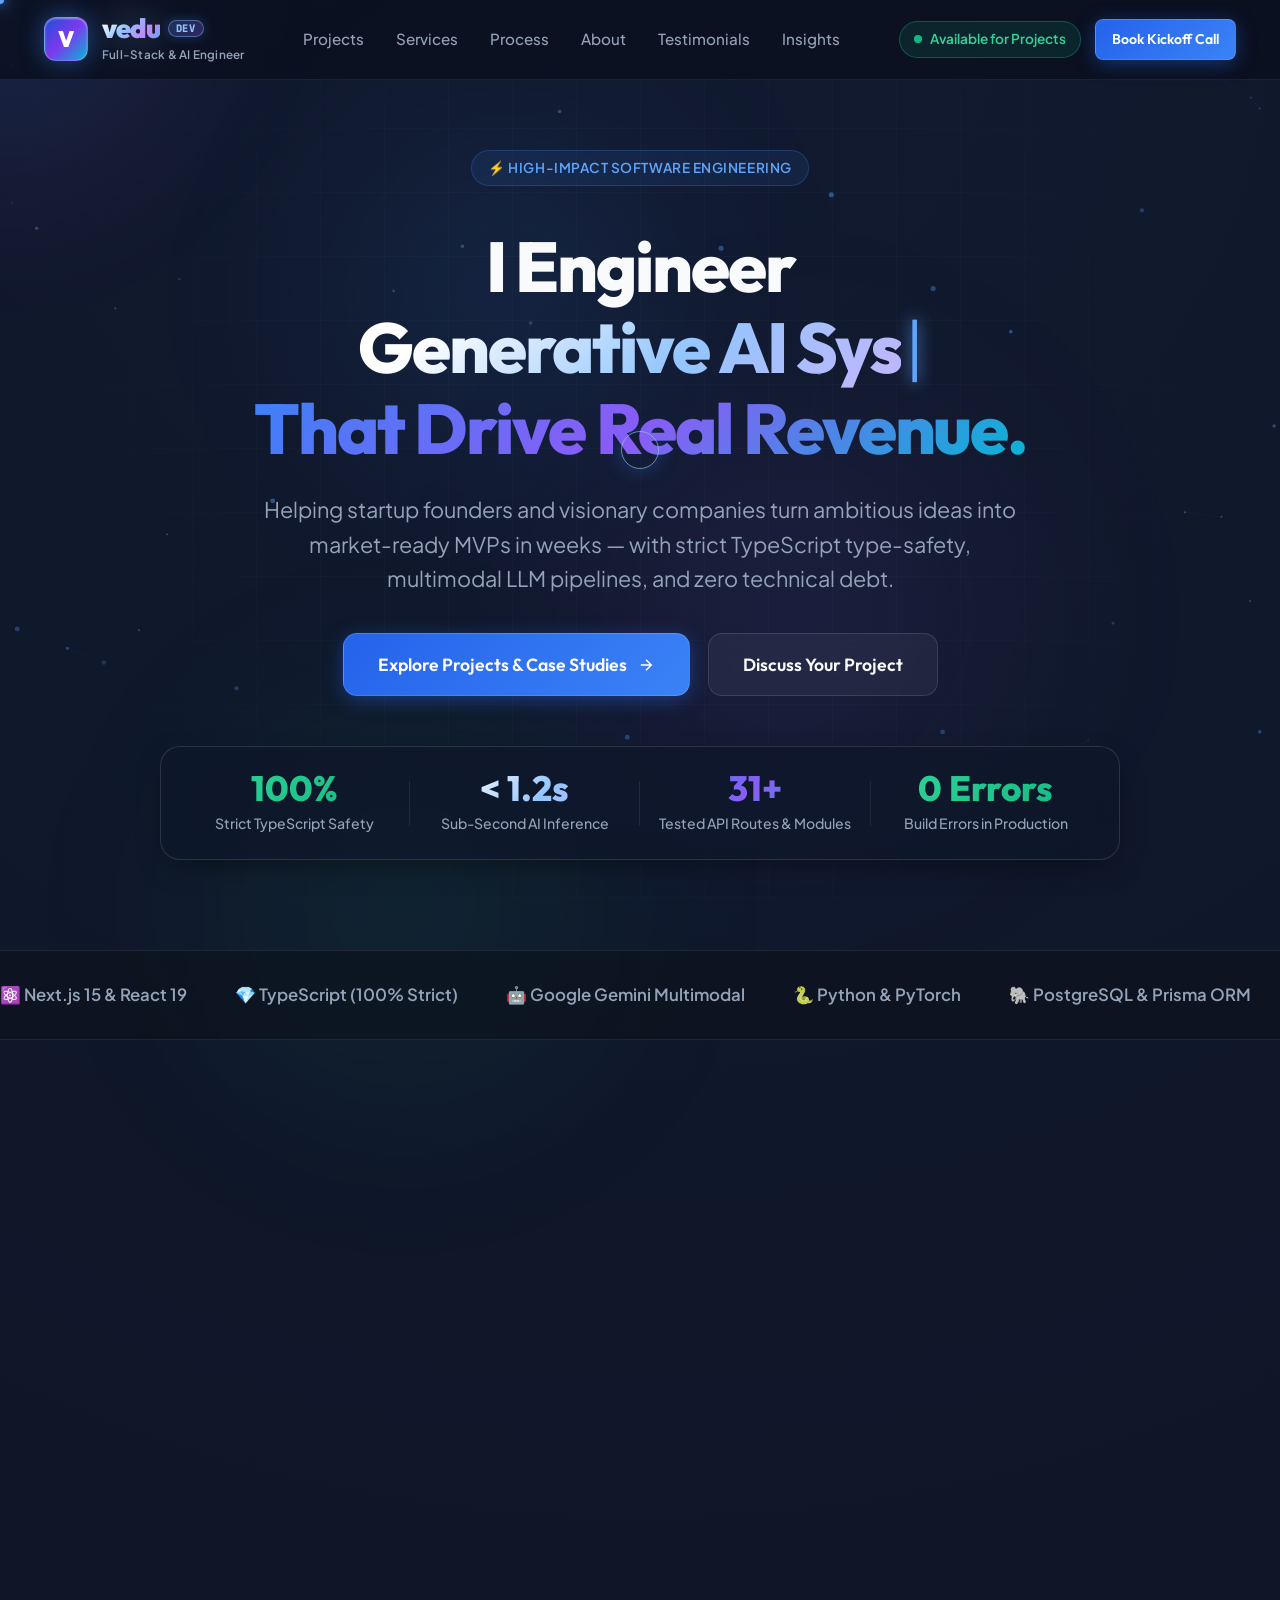
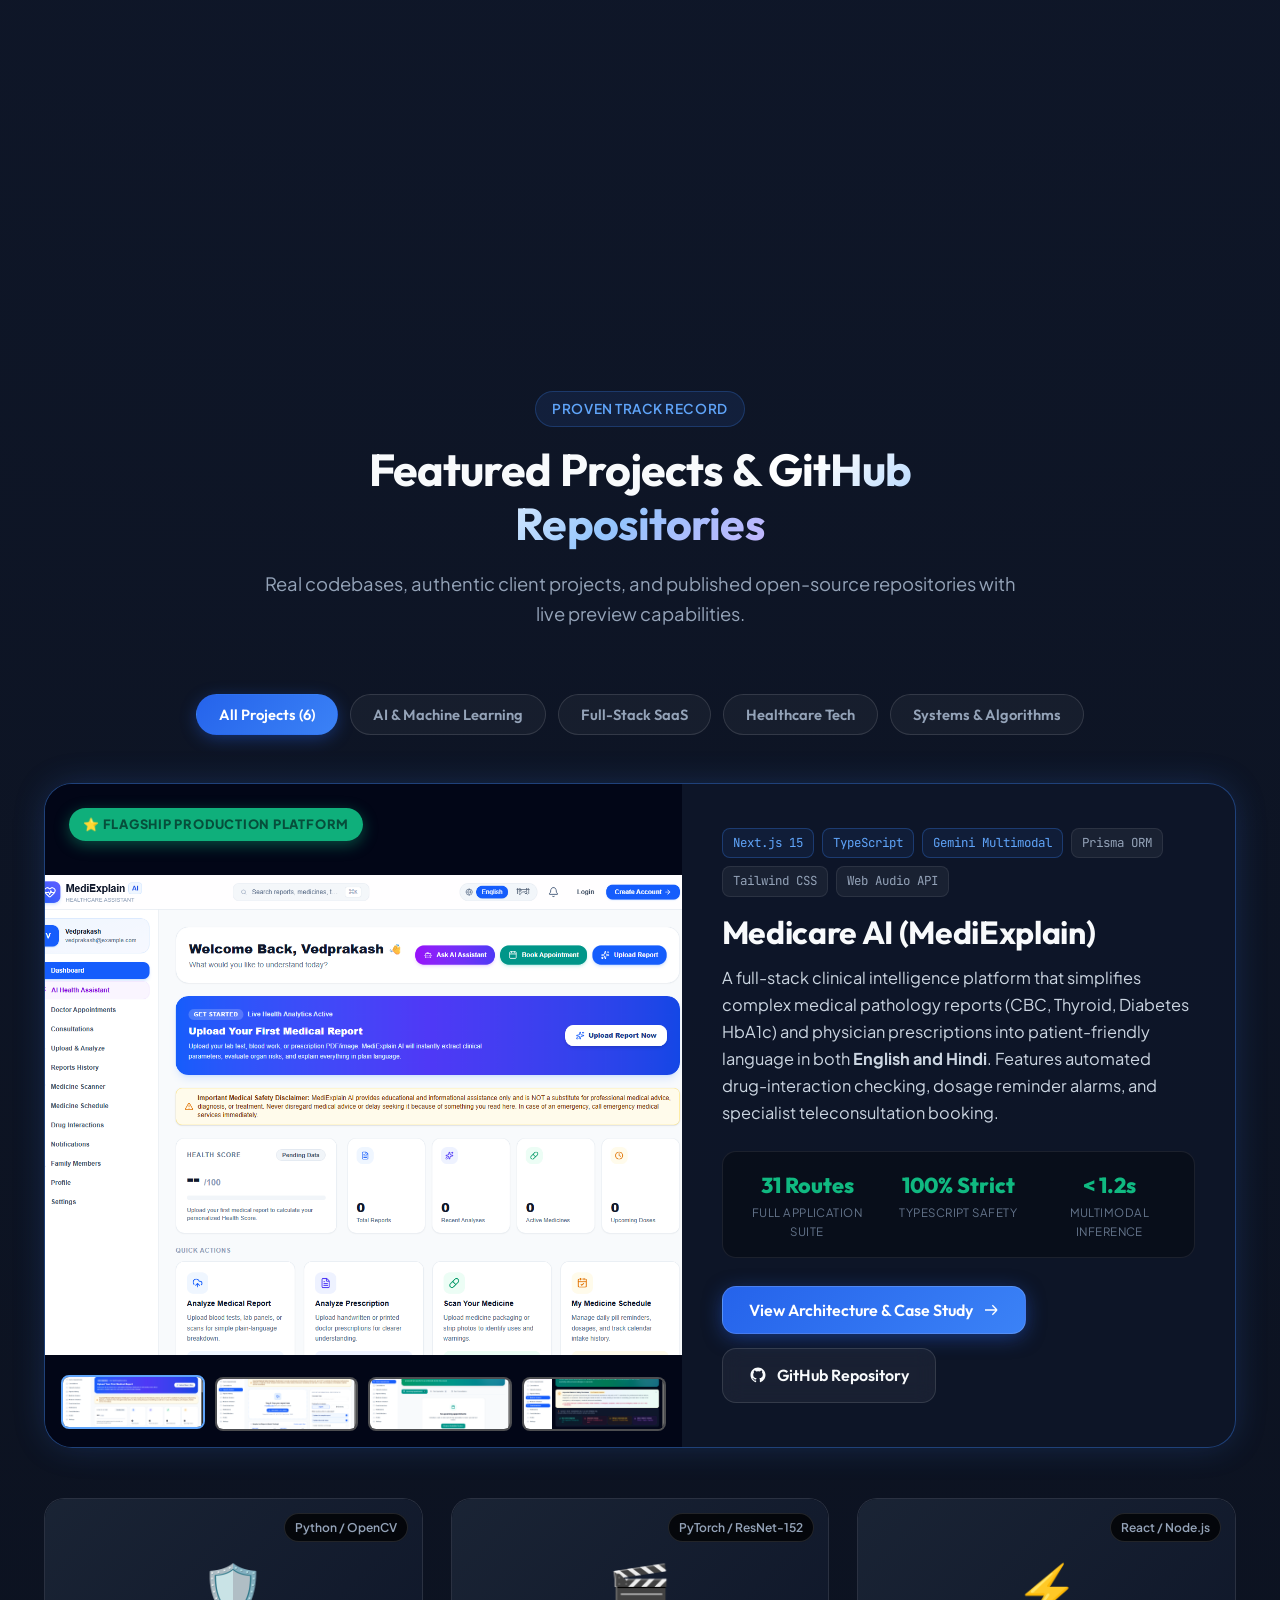
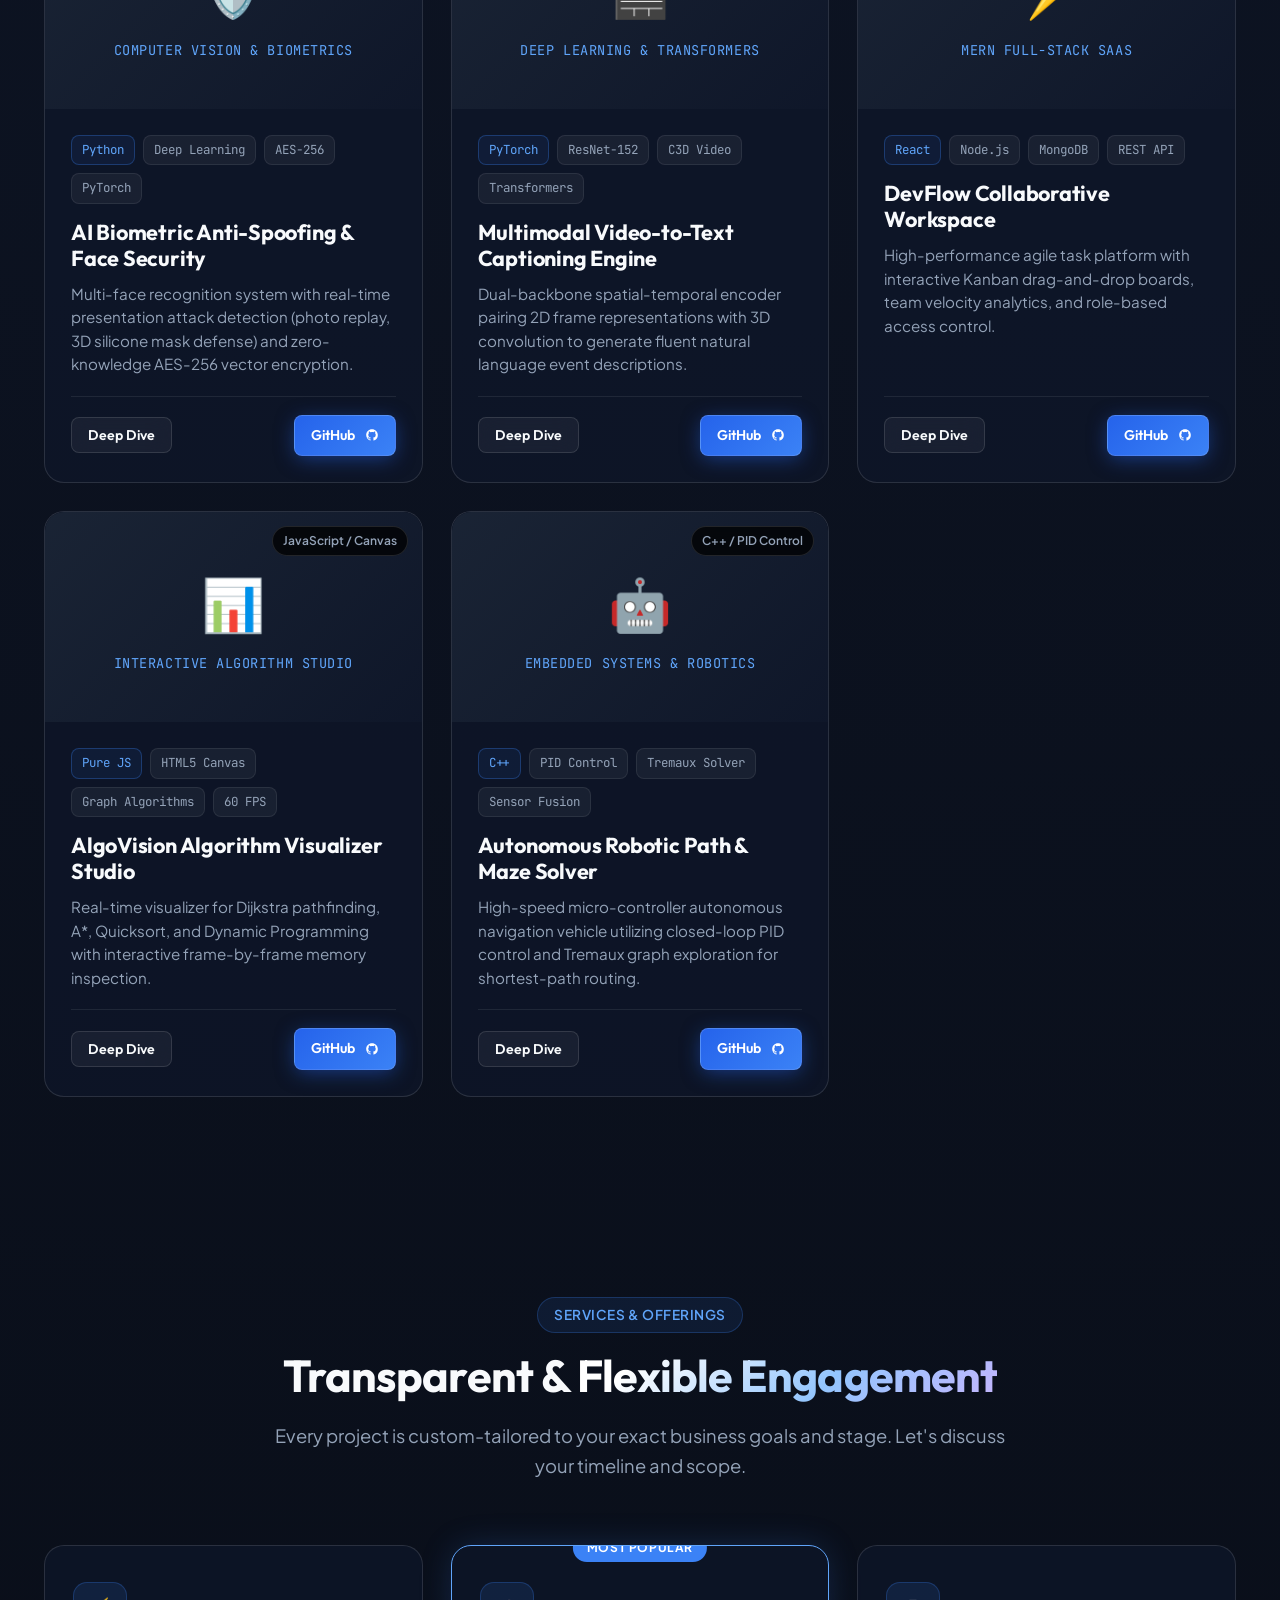
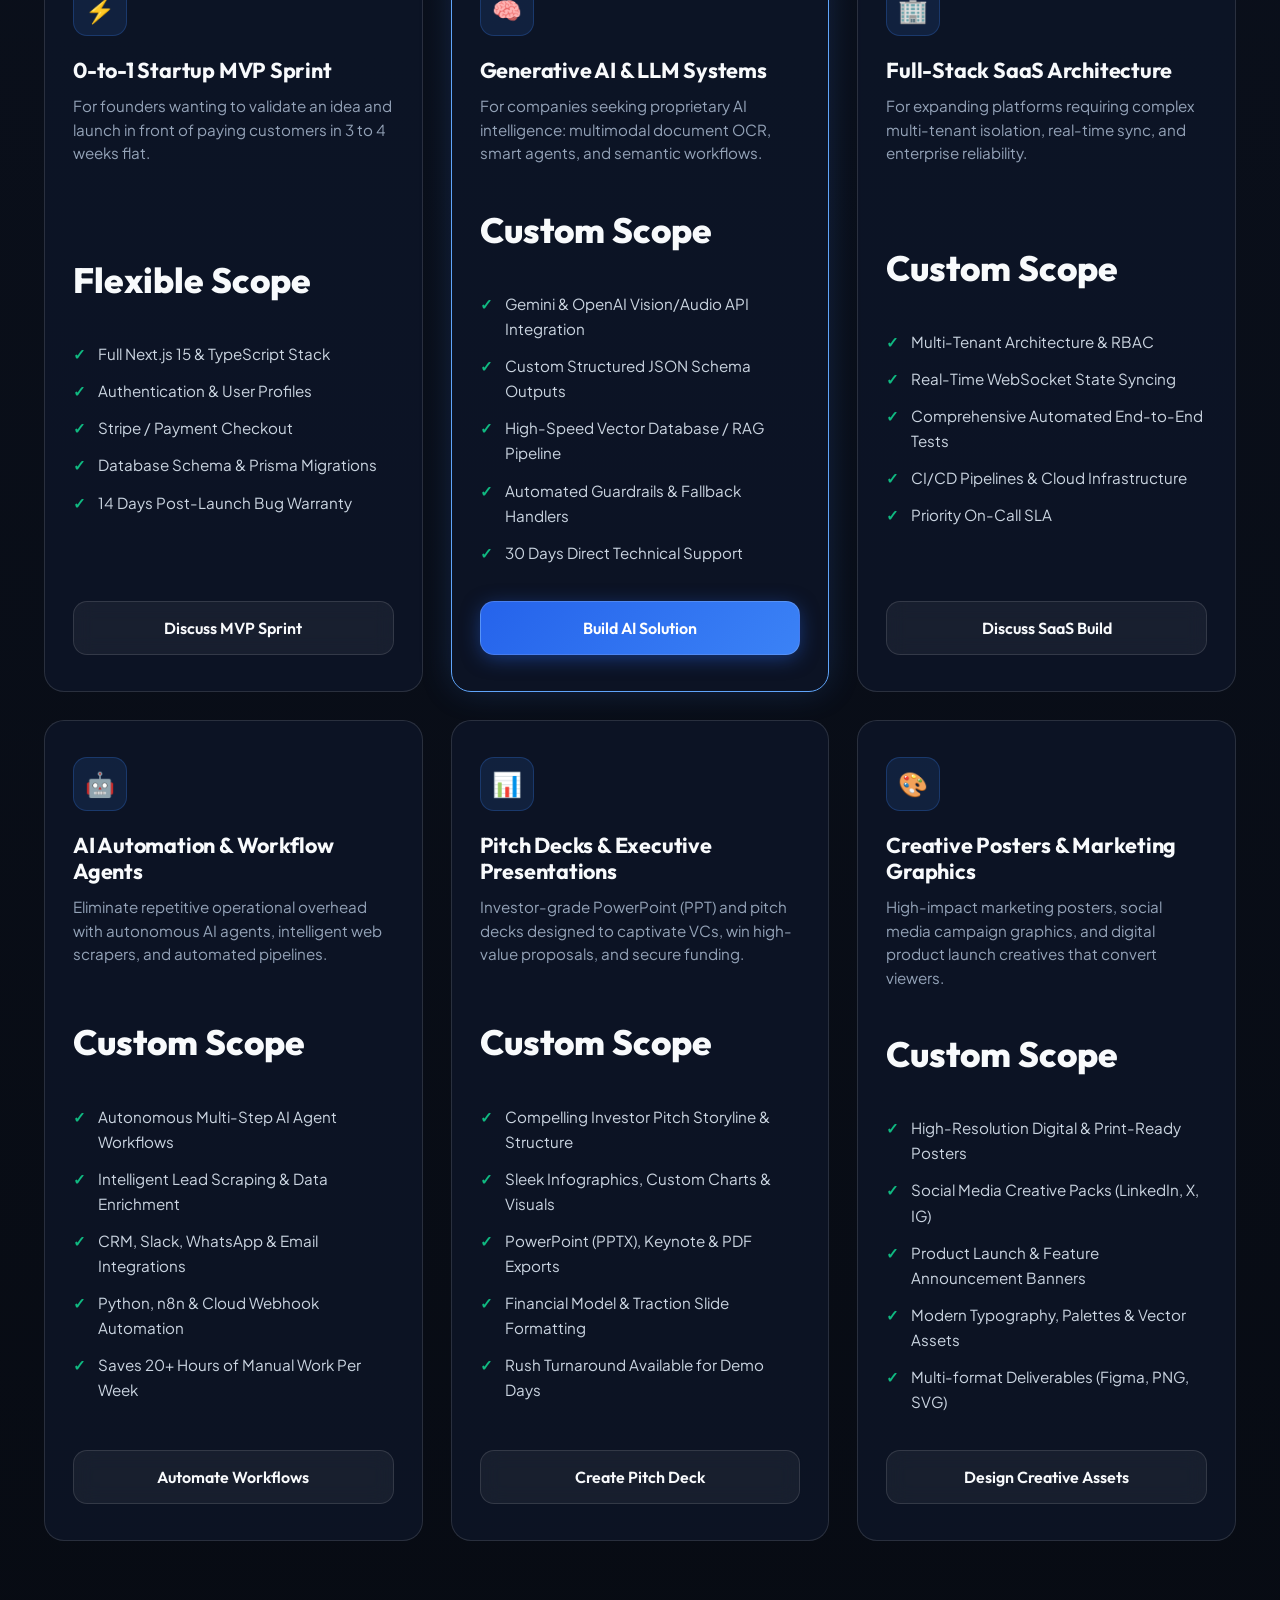
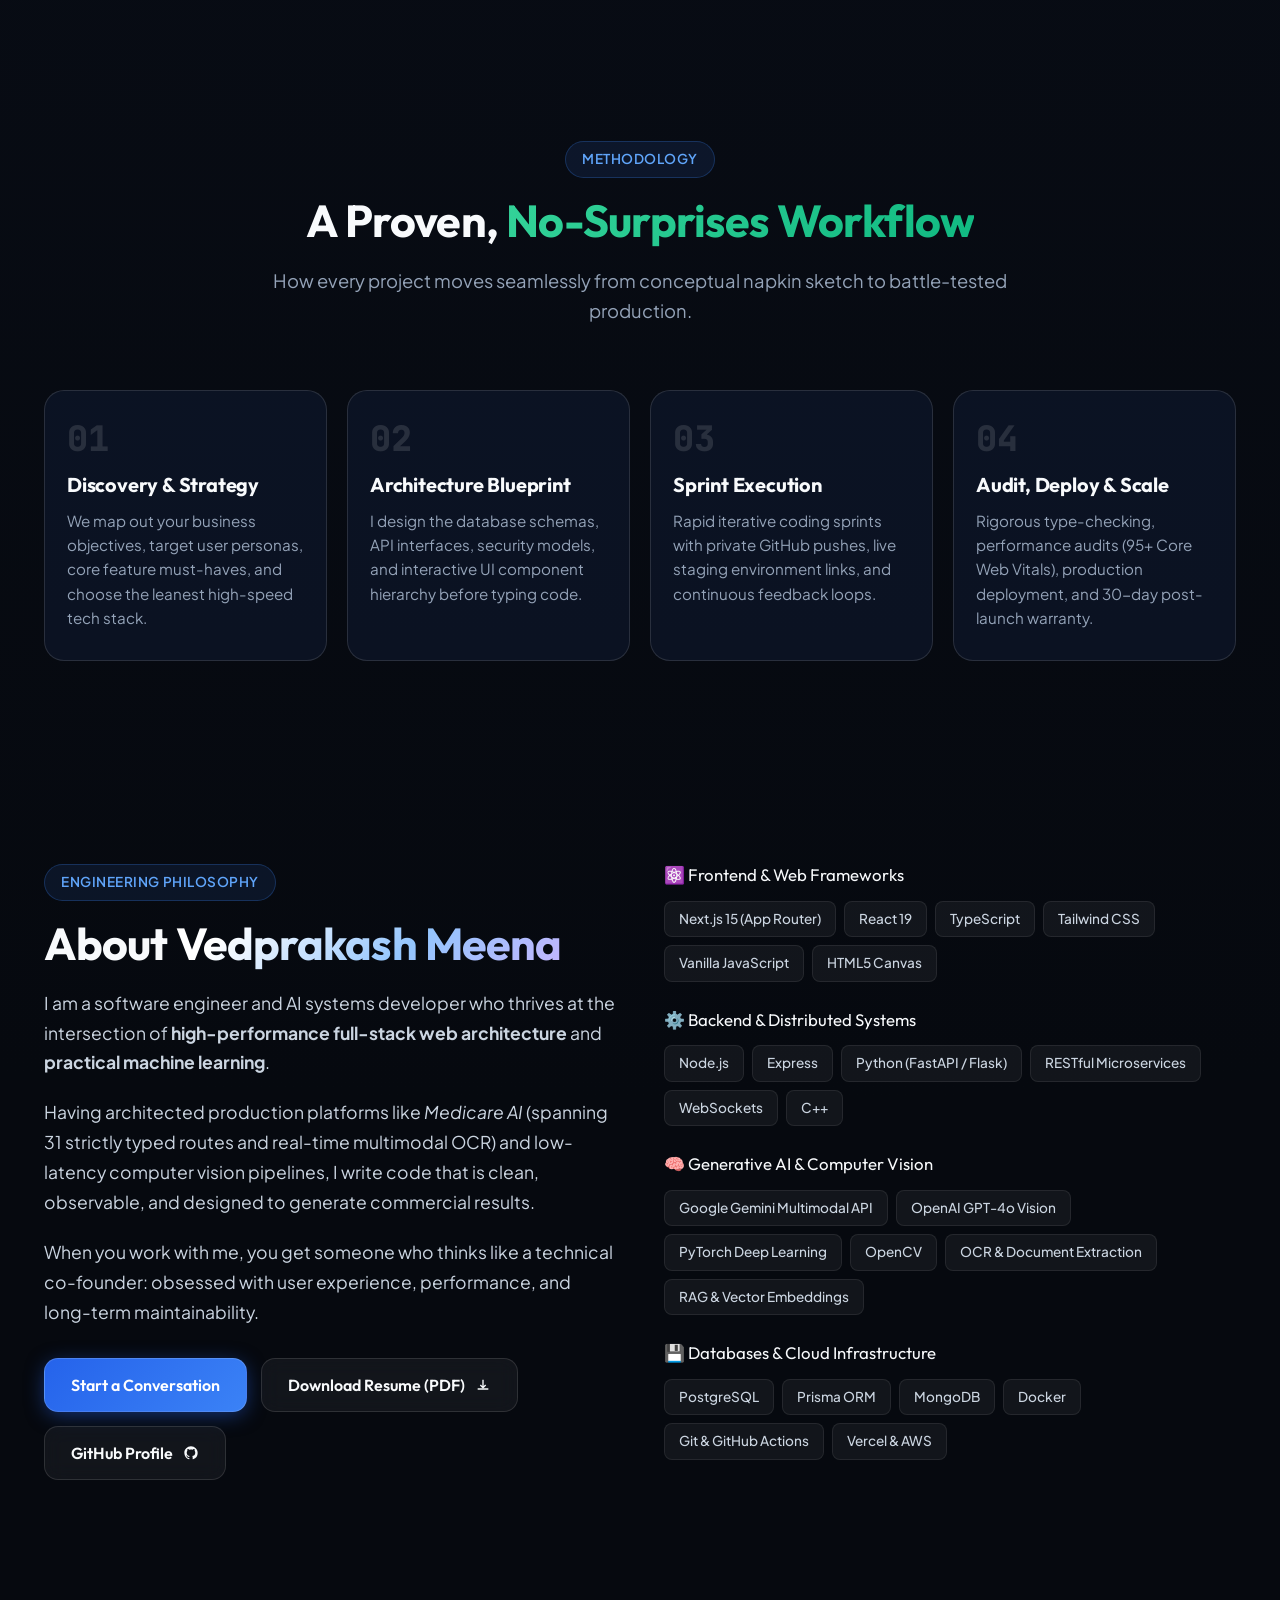
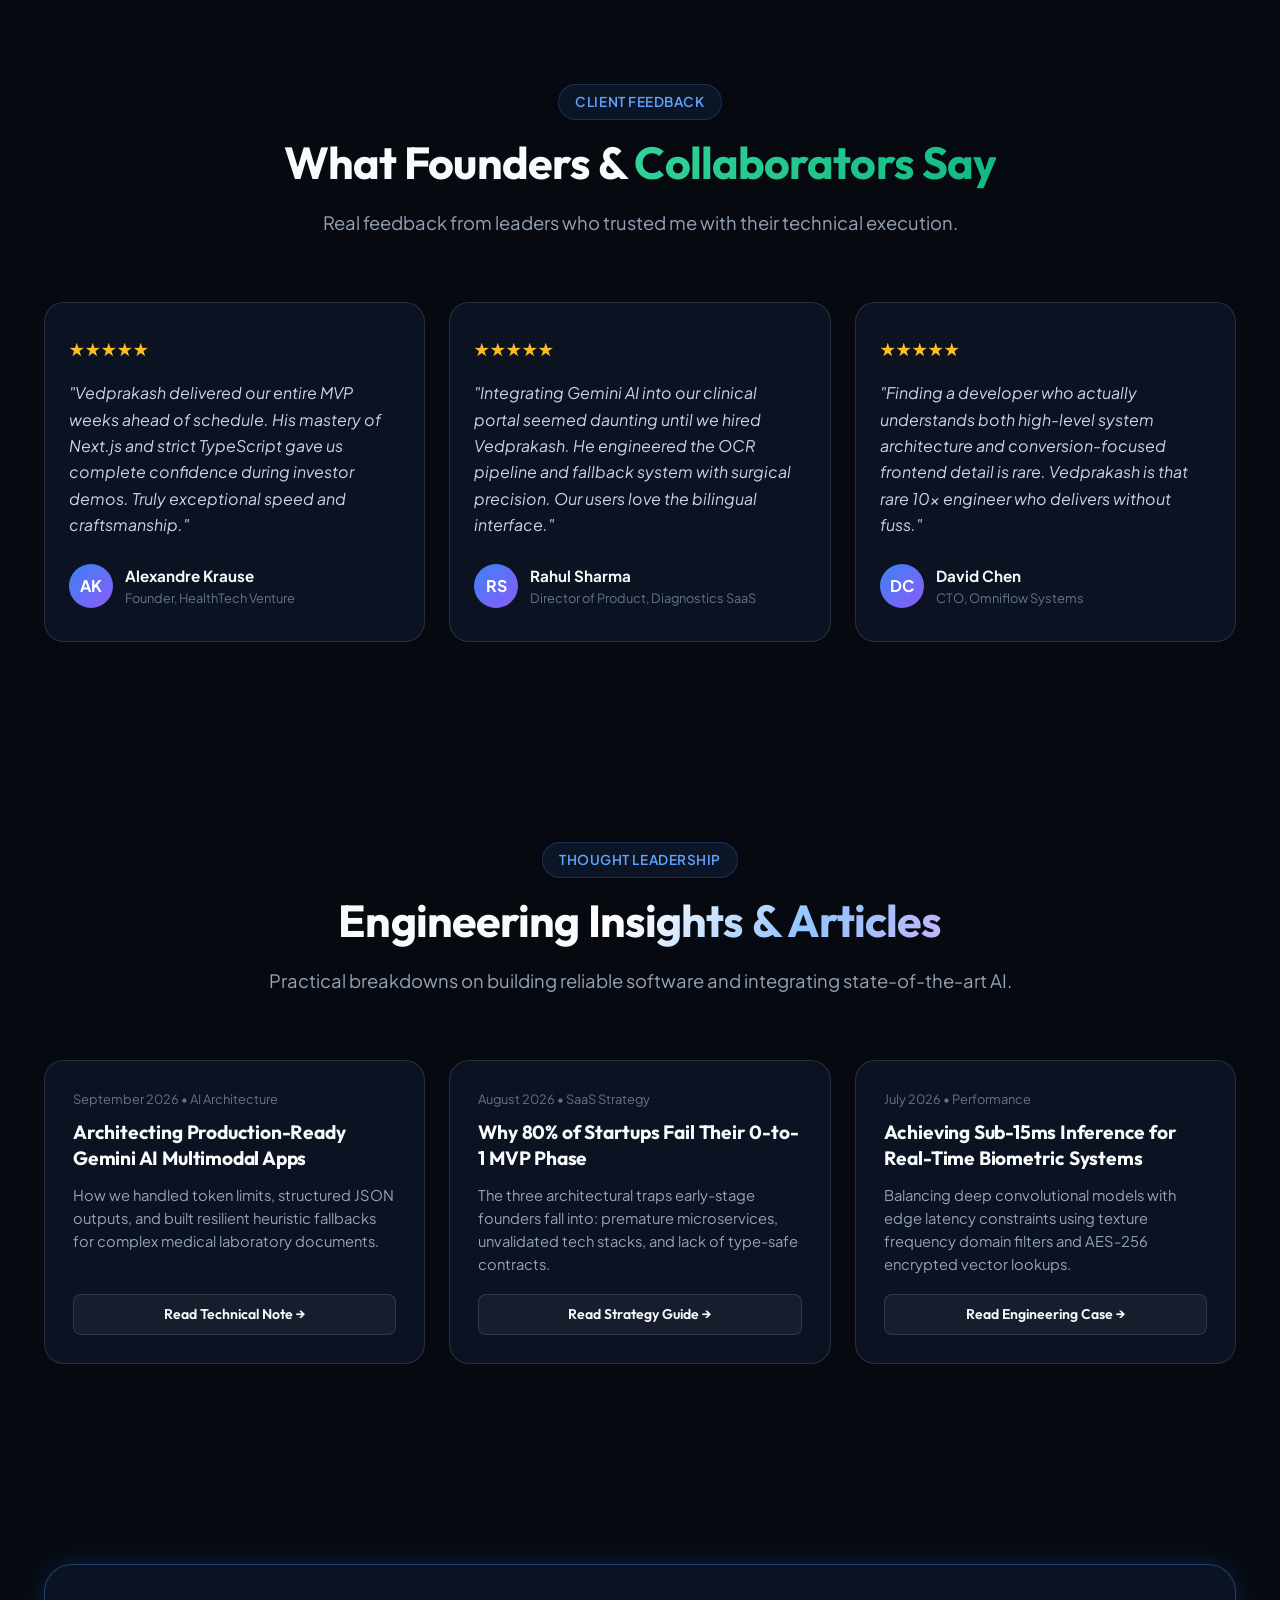
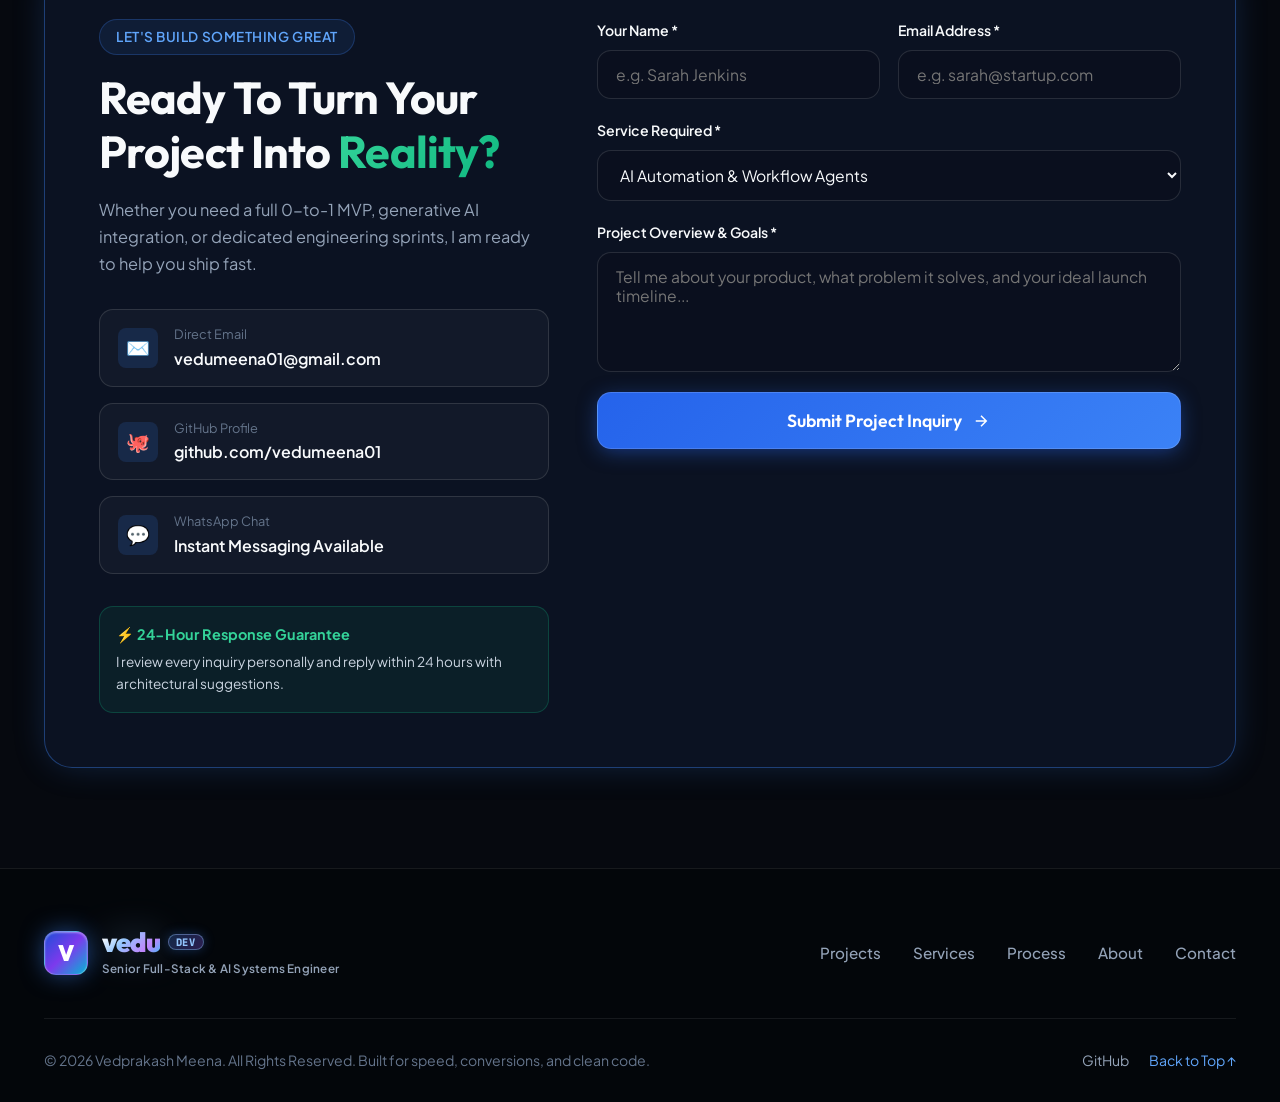
==== commit b3cf74bc: "Deploy new high-converting engineering portfolio with vedu branding and interactive motion effects" ====
--- a/index.html
+++ b/index.html
@@ -1,1775 +1,964 @@
 <!DOCTYPE html>
-<html lang="en" class="scroll-smooth">
+<html lang="en">
 <head>
   <meta charset="UTF-8">
   <meta name="viewport" content="width=device-width, initial-scale=1.0">
+  <title>Vedprakash Meena — Full-Stack & Generative AI Systems Engineer</title>
+  <meta name="description" content="Portfolio of Vedprakash Meena — Senior Full-Stack & Generative AI Engineer building high-converting web applications, startup MVPs, and multimodal AI systems.">
+  <meta name="keywords" content="Vedprakash Meena, Full-Stack Developer, Generative AI Engineer, Next.js, TypeScript, Gemini AI, Python, Web Development, Portfolio">
   
-  <!-- Primary SEO Meta Tags -->
-  <title>Vedprakash Meena | Software Engineer & AI Systems Specialist</title>
-  <meta name="title" content="Vedprakash Meena | Software Engineer & AI Systems Specialist">
-  <meta name="description" content="Portfolio of Vedprakash Meena - Software Engineer, AI Model Trainer & Python Backend Architect. B.Tech IT at IIIT Sonepat with expertise in FastAPI, Docker, RLHF, and DSA.">
-  <meta name="keywords" content="Vedprakash Meena, Software Engineer, Python Developer, Docker, AI Evaluation, Outlier AI, IIIT Sonepat, Backend Developer, FastAPI, Machine Learning">
-  <meta name="author" content="Vedprakash Meena">
-  <meta name="robots" content="index, follow">
-
-  <!-- Open Graph / Facebook -->
+  <!-- OpenGraph / Social Sharing Meta -->
+  <meta property="og:title" content="Vedprakash Meena — Full-Stack & Generative AI Systems Engineer">
+  <meta property="og:description" content="I engineer full-stack web applications and multimodal AI solutions that turn users into paying customers.">
   <meta property="og:type" content="website">
-  <meta property="og:title" content="Vedprakash Meena | Software Engineer & AI Systems Specialist">
-  <meta property="og:description" content="Portfolio of Vedprakash Meena — B.Tech IT at IIIT Sonepat, AI Evaluation Specialist at Outlier AI, and Python Backend Architect.">
-
-  <!-- Google Fonts & Font Awesome -->
-  <link rel="preconnect" href="https://fonts.googleapis.com">
-  <link rel="preconnect" href="https://fonts.gstatic.com" crossorigin>
-  <link href="https://fonts.googleapis.com/css2?family=Plus+Jakarta+Sans:wght@300;400;500;600;700;800&family=JetBrains+Mono:wght@400;500;600;700&display=swap" rel="stylesheet">
-  <link rel="stylesheet" href="https://cdnjs.cloudflare.com/ajax/libs/font-awesome/6.4.2/css/all.min.css">
-
-  <style>
-    /* CSS Design System & Variables */
-    :root {
-      --bg-base: #090d16;
-      --bg-surface: #0f172a;
-      --bg-card: rgba(15, 23, 42, 0.75);
-      --bg-card-hover: rgba(30, 41, 59, 0.85);
-      --border-subtle: rgba(255, 255, 255, 0.08);
-      --border-glow: rgba(56, 189, 248, 0.35);
-      --text-main: #f8fafc;
-      --text-muted: #94a3b8;
-      --text-dim: #64748b;
-      --accent-primary: #38bdf8;
-      --accent-secondary: #818cf8;
-      --accent-emerald: #10b981;
-      --accent-purple: #a855f7;
-      --accent-amber: #f59e0b;
-      --gradient-accent: linear-gradient(135deg, #38bdf8 0%, #818cf8 50%, #c084fc 100%);
-      --glow-shadow: 0 0 35px rgba(56, 189, 248, 0.18);
-      --card-shadow: 0 10px 30px -10px rgba(0, 0, 0, 0.5);
-      --nav-height: 70px;
-      --transition: all 0.25s cubic-bezier(0.16, 1, 0.3, 1);
-    }
-
-    [data-theme="light"] {
-      --bg-base: #f8fafc;
-      --bg-surface: #ffffff;
-      --bg-card: rgba(255, 255, 255, 0.9);
-      --bg-card-hover: #ffffff;
-      --border-subtle: rgba(0, 0, 0, 0.08);
-      --border-glow: rgba(2, 132, 199, 0.4);
-      --text-main: #0f172a;
-      --text-muted: #475569;
-      --text-dim: #94a3b8;
-      --card-shadow: 0 10px 30px -10px rgba(0, 0, 0, 0.08);
-    }
-
-    * {
-      box-sizing: border-box;
-      margin: 0;
-      padding: 0;
-    }
-
-    html {
-      scroll-behavior: smooth;
-    }
-
-    body {
-      font-family: 'Plus Jakarta Sans', -apple-system, BlinkMacSystemFont, sans-serif;
-      background-color: var(--bg-base);
-      color: var(--text-main);
-      line-height: 1.6;
-      overflow-x: hidden;
-      transition: background-color 0.3s ease, color 0.3s ease;
-    }
-
-    /* Selection & Scrollbar */
-    ::selection {
-      background: var(--accent-primary);
-      color: #000;
-    }
-    ::-webkit-scrollbar {
-      width: 8px;
-    }
-    ::-webkit-scrollbar-track {
-      background: var(--bg-base);
-    }
-    ::-webkit-scrollbar-thumb {
-      background: #334155;
-      border-radius: 4px;
-    }
-    ::-webkit-scrollbar-thumb:hover {
-      background: var(--accent-primary);
-    }
-
-    /* Ambient Background Glow */
-    .ambient-bg {
-      position: fixed;
-      top: 0;
-      left: 0;
-      width: 100vw;
-      height: 100vh;
-      pointer-events: none;
-      z-index: 0;
-      overflow: hidden;
-    }
-    .ambient-blob-1 {
-      position: absolute;
-      top: -10%;
-      left: -10%;
-      width: 600px;
-      height: 600px;
-      border-radius: 50%;
-      background: radial-gradient(circle, rgba(56, 189, 248, 0.12) 0%, transparent 70%);
-      filter: blur(80px);
-    }
-    .ambient-blob-2 {
-      position: absolute;
-      top: 40%;
-      right: -10%;
-      width: 650px;
-      height: 650px;
-      border-radius: 50%;
-      background: radial-gradient(circle, rgba(129, 140, 248, 0.1) 0%, transparent 70%);
-      filter: blur(90px);
-    }
-    .ambient-blob-3 {
-      position: absolute;
-      bottom: -10%;
-      left: 20%;
-      width: 500px;
-      height: 500px;
-      border-radius: 50%;
-      background: radial-gradient(circle, rgba(168, 85, 247, 0.08) 0%, transparent 70%);
-      filter: blur(80px);
-    }
-
-    /* Container */
-    .container {
-      max-width: 1200px;
-      margin: 0 auto;
-      padding: 0 24px;
-      position: relative;
-      z-index: 1;
-    }
-
-    /* Typography Utilities */
-    .text-gradient {
-      background: var(--gradient-accent);
-      -webkit-background-clip: text;
-      -webkit-text-fill-color: transparent;
-    }
-    .font-mono {
-      font-family: 'JetBrains Mono', monospace;
-    }
-
-    /* Navbar */
-    .navbar {
-      position: fixed;
-      top: 0;
-      left: 0;
-      right: 0;
-      height: var(--nav-height);
-      background: rgba(9, 13, 22, 0.85);
-      backdrop-filter: blur(12px);
-      -webkit-backdrop-filter: blur(12px);
-      border-bottom: 1px solid var(--border-subtle);
-      z-index: 1000;
-      transition: var(--transition);
-    }
-    [data-theme="light"] .navbar {
-      background: rgba(248, 250, 252, 0.88);
-    }
-    .nav-inner {
-      display: flex;
-      justify-content: space-between;
-      align-items: center;
-      height: 100%;
-    }
-    .nav-logo {
-      display: flex;
-      align-items: center;
-      gap: 10px;
-      text-decoration: none;
-      font-weight: 800;
-      font-size: 1.25rem;
-      color: var(--text-main);
-      letter-spacing: -0.5px;
-    }
-    .nav-logo-box {
-      width: 38px;
-      height: 38px;
-      border-radius: 10px;
-      background: var(--gradient-accent);
-      display: flex;
-      align-items: center;
-      justify-content: center;
-      color: #090d16;
-      font-weight: 900;
-      font-size: 1.1rem;
-      box-shadow: 0 4px 15px rgba(56, 189, 248, 0.3);
-    }
-    .nav-links {
-      display: flex;
-      align-items: center;
-      gap: 28px;
-      list-style: none;
-    }
-    .nav-link {
-      color: var(--text-muted);
-      text-decoration: none;
-      font-size: 0.95rem;
-      font-weight: 500;
-      transition: var(--transition);
-      position: relative;
-    }
-    .nav-link:hover, .nav-link.active {
-      color: var(--accent-primary);
-    }
-    .nav-actions {
-      display: flex;
-      align-items: center;
-      gap: 12px;
-    }
-    .theme-toggle-btn {
-      width: 38px;
-      height: 38px;
-      border-radius: 50%;
-      background: var(--bg-surface);
-      border: 1px solid var(--border-subtle);
-      color: var(--text-muted);
-      display: flex;
-      align-items: center;
-      justify-content: center;
-      cursor: pointer;
-      transition: var(--transition);
-    }
-    .theme-toggle-btn:hover {
-      color: var(--accent-primary);
-      border-color: var(--accent-primary);
-      transform: rotate(15deg);
-    }
-    .mobile-menu-btn {
-      display: none;
-      background: none;
-      border: none;
-      color: var(--text-main);
-      font-size: 1.4rem;
-      cursor: pointer;
-    }
-
-    /* Buttons */
-    .btn {
-      display: inline-flex;
-      align-items: center;
-      gap: 8px;
-      padding: 10px 22px;
-      border-radius: 9999px;
-      font-size: 0.92rem;
-      font-weight: 600;
-      text-decoration: none;
-      cursor: pointer;
-      transition: var(--transition);
-      border: 1px solid transparent;
-      white-space: nowrap;
-    }
-    .btn-primary {
-      background: var(--gradient-accent);
-      color: #090d16;
-      box-shadow: 0 4px 20px rgba(56, 189, 248, 0.25);
-    }
-    .btn-primary:hover {
-      transform: translateY(-2px);
-      box-shadow: 0 6px 25px rgba(56, 189, 248, 0.4);
-    }
-    .btn-secondary {
-      background: var(--bg-surface);
-      border: 1px solid var(--border-subtle);
-      color: var(--text-main);
-    }
-    .btn-secondary:hover {
-      border-color: var(--accent-primary);
-      color: var(--accent-primary);
-      transform: translateY(-2px);
-    }
-    .btn-outline-glow {
-      background: rgba(56, 189, 248, 0.06);
-      border: 1px solid var(--border-glow);
-      color: var(--accent-primary);
-    }
-    .btn-outline-glow:hover {
-      background: rgba(56, 189, 248, 0.15);
-      box-shadow: 0 0 20px rgba(56, 189, 248, 0.3);
-      transform: translateY(-2px);
-    }
-
-    /* Section Styles */
-    section {
-      padding: 100px 0;
-      position: relative;
-    }
-    .section-tag {
-      display: inline-flex;
-      align-items: center;
-      gap: 6px;
-      padding: 4px 14px;
-      border-radius: 20px;
-      background: rgba(56, 189, 248, 0.1);
-      border: 1px solid rgba(56, 189, 248, 0.25);
-      color: var(--accent-primary);
-      font-size: 0.8rem;
-      font-weight: 600;
-      text-transform: uppercase;
-      letter-spacing: 1px;
-      margin-bottom: 12px;
-    }
-    .section-title {
-      font-size: 2.3rem;
-      font-weight: 800;
-      letter-spacing: -0.8px;
-      margin-bottom: 14px;
-      color: var(--text-main);
-    }
-    .section-subtitle {
-      font-size: 1.05rem;
-      color: var(--text-muted);
-      max-width: 650px;
-      margin-bottom: 45px;
-    }
-
-    /* Hero Section */
-    .hero-section {
-      min-height: 100vh;
-      display: flex;
-      align-items: center;
-      padding-top: calc(var(--nav-height) + 40px);
-      padding-bottom: 60px;
-    }
-    .hero-grid {
-      display: grid;
-      grid-template-columns: 1.15fr 0.85fr;
-      gap: 50px;
-      align-items: center;
-    }
-    .status-badge {
-      display: inline-flex;
-      align-items: center;
-      gap: 8px;
-      padding: 6px 16px;
-      background: rgba(16, 185, 129, 0.1);
-      border: 1px solid rgba(16, 185, 129, 0.3);
-      border-radius: 30px;
-      color: var(--accent-emerald);
-      font-size: 0.84rem;
-      font-weight: 600;
-      margin-bottom: 20px;
-    }
-    .status-dot {
-      width: 8px;
-      height: 8px;
-      border-radius: 50%;
-      background: var(--accent-emerald);
-      box-shadow: 0 0 10px var(--accent-emerald);
-      animation: pulse 2s infinite;
-    }
-    @keyframes pulse {
-      0%, 100% { opacity: 1; transform: scale(1); }
-      50% { opacity: 0.4; transform: scale(0.85); }
-    }
-    .hero-title {
-      font-size: 3.4rem;
-      font-weight: 800;
-      line-height: 1.15;
-      letter-spacing: -1.5px;
-      margin-bottom: 16px;
-    }
-    .hero-typed-wrapper {
-      font-size: 1.4rem;
-      font-weight: 600;
-      color: var(--text-muted);
-      margin-bottom: 22px;
-      min-height: 38px;
-      display: flex;
-      align-items: center;
-      gap: 6px;
-    }
-    .cursor-blink {
-      display: inline-block;
-      width: 3px;
-      height: 1.2em;
-      background: var(--accent-primary);
-      animation: blink 1s infinite;
-    }
-    @keyframes blink {
-      0%, 49% { opacity: 1; }
-      50%, 100% { opacity: 0; }
-    }
-    .hero-bio {
-      font-size: 1.05rem;
-      color: var(--text-muted);
-      line-height: 1.7;
-      margin-bottom: 32px;
-      max-width: 560px;
-    }
-    .hero-cta-group {
-      display: flex;
-      gap: 14px;
-      flex-wrap: wrap;
-      margin-bottom: 36px;
-    }
-    .social-bar {
-      display: flex;
-      align-items: center;
-      gap: 14px;
-    }
-    .social-btn {
-      width: 42px;
-      height: 42px;
-      border-radius: 12px;
-      background: var(--bg-surface);
-      border: 1px solid var(--border-subtle);
-      color: var(--text-muted);
-      display: flex;
-      align-items: center;
-      justify-content: center;
-      font-size: 1.15rem;
-      text-decoration: none;
-      transition: var(--transition);
-    }
-    .social-btn:hover {
-      color: var(--accent-primary);
-      border-color: var(--accent-primary);
-      transform: translateY(-3px);
-      box-shadow: 0 4px 15px rgba(56, 189, 248, 0.2);
-    }
-
-    /* Terminal Widget */
-    .terminal-card {
-      background: #0d1322;
-      border: 1px solid rgba(255, 255, 255, 0.1);
-      border-radius: 16px;
-      box-shadow: 0 20px 40px -15px rgba(0, 0, 0, 0.7), var(--glow-shadow);
-      overflow: hidden;
-    }
-    .terminal-header {
-      background: #080c16;
-      padding: 12px 18px;
-      display: flex;
-      align-items: center;
-      justify-content: space-between;
-      border-bottom: 1px solid rgba(255, 255, 255, 0.06);
-    }
-    .terminal-dots {
-      display: flex;
-      gap: 6px;
-    }
-    .dot {
-      width: 11px;
-      height: 11px;
-      border-radius: 50%;
-    }
-    .dot-red { background: #ef4444; }
-    .dot-yellow { background: #f59e0b; }
-    .dot-green { background: #10b981; }
-    .terminal-title {
-      font-family: 'JetBrains Mono', monospace;
-      font-size: 0.78rem;
-      color: var(--text-dim);
-    }
-    .terminal-tabs {
-      display: flex;
-      background: #0a0f1c;
-      border-bottom: 1px solid rgba(255, 255, 255, 0.06);
-    }
-    .term-tab {
-      padding: 8px 16px;
-      font-family: 'JetBrains Mono', monospace;
-      font-size: 0.75rem;
-      color: var(--text-dim);
-      cursor: pointer;
-      border-right: 1px solid rgba(255, 255, 255, 0.05);
-      transition: var(--transition);
-    }
-    .term-tab.active {
-      background: #0d1322;
-      color: var(--accent-primary);
-      border-bottom: 2px solid var(--accent-primary);
-    }
-    .terminal-body {
-      padding: 20px;
-      font-family: 'JetBrains Mono', monospace;
-      font-size: 0.82rem;
-      color: #e2e8f0;
-      line-height: 1.65;
-      min-height: 290px;
-    }
-    .code-comment { color: #64748b; }
-    .code-keyword { color: #c084fc; font-weight: 600; }
-    .code-fn { color: #38bdf8; }
-    .code-str { color: #34d399; }
-    .code-var { color: #f472b6; }
-    .code-num { color: #fbbf24; }
-
-    /* Stats Quick Grid */
-    .stats-grid {
-      display: grid;
-      grid-template-columns: repeat(4, 1fr);
-      gap: 20px;
-      margin-top: -30px;
-      margin-bottom: 60px;
-    }
-    .stat-card {
-      background: var(--bg-card);
-      backdrop-filter: blur(10px);
-      border: 1px solid var(--border-subtle);
-      border-radius: 16px;
-      padding: 24px;
-      text-align: center;
-      transition: var(--transition);
-      box-shadow: var(--card-shadow);
-    }
-    .stat-card:hover {
-      border-color: var(--border-glow);
-      transform: translateY(-4px);
-    }
-    .stat-number {
-      font-size: 2.2rem;
-      font-weight: 800;
-      color: var(--text-main);
-      margin-bottom: 4px;
-      background: var(--gradient-accent);
-      -webkit-background-clip: text;
-      -webkit-text-fill-color: transparent;
-    }
-    .stat-label {
-      font-size: 0.88rem;
-      color: var(--text-muted);
-      font-weight: 500;
-    }
-
-    /* Skills Section */
-    .skills-filter {
-      display: flex;
-      gap: 10px;
-      flex-wrap: wrap;
-      margin-bottom: 32px;
-    }
-    .filter-btn {
-      padding: 8px 18px;
-      border-radius: 30px;
-      background: var(--bg-surface);
-      border: 1px solid var(--border-subtle);
-      color: var(--text-muted);
-      font-size: 0.88rem;
-      font-weight: 600;
-      cursor: pointer;
-      transition: var(--transition);
-    }
-    .filter-btn:hover, .filter-btn.active {
-      background: var(--accent-primary);
-      color: #090d16;
-      border-color: var(--accent-primary);
-      box-shadow: 0 4px 15px rgba(56, 189, 248, 0.3);
-    }
-    .skills-grid {
-      display: grid;
-      grid-template-columns: repeat(auto-fill, minmax(250px, 1fr));
-      gap: 20px;
-    }
-    .skill-card {
-      background: var(--bg-card);
-      backdrop-filter: blur(8px);
-      border: 1px solid var(--border-subtle);
-      border-radius: 16px;
-      padding: 22px;
-      transition: var(--transition);
-    }
-    .skill-card:hover {
-      border-color: var(--border-glow);
-      transform: translateY(-4px);
-      background: var(--bg-card-hover);
-    }
-    .skill-header {
-      display: flex;
-      align-items: center;
-      gap: 14px;
-      margin-bottom: 14px;
-    }
-    .skill-icon-box {
-      width: 44px;
-      height: 44px;
-      border-radius: 12px;
-      background: rgba(56, 189, 248, 0.1);
-      display: flex;
-      align-items: center;
-      justify-content: center;
-      color: var(--accent-primary);
-      font-size: 1.3rem;
-    }
-    .skill-name {
-      font-size: 1.05rem;
-      font-weight: 700;
-      color: var(--text-main);
-    }
-    .skill-tags {
-      display: flex;
-      flex-wrap: wrap;
-      gap: 6px;
-    }
-    .tech-pill {
-      font-size: 0.76rem;
-      padding: 3px 9px;
-      border-radius: 6px;
-      background: rgba(255, 255, 255, 0.05);
-      border: 1px solid rgba(255, 255, 255, 0.08);
-      color: var(--text-muted);
-      font-family: 'JetBrains Mono', monospace;
-    }
-
-    /* Projects Section */
-    .projects-grid {
-      display: grid;
-      grid-template-columns: repeat(auto-fill, minmax(360px, 1fr));
-      gap: 28px;
-    }
-    .project-card {
-      background: var(--bg-card);
-      backdrop-filter: blur(10px);
-      border: 1px solid var(--border-subtle);
-      border-radius: 20px;
-      padding: 28px;
-      display: flex;
-      flex-direction: column;
-      justify-content: space-between;
-      transition: var(--transition);
-      box-shadow: var(--card-shadow);
-      position: relative;
-      overflow: hidden;
-    }
-    .project-card:hover {
-      border-color: var(--border-glow);
-      transform: translateY(-6px);
-      box-shadow: 0 20px 40px -10px rgba(0, 0, 0, 0.6), 0 0 25px rgba(56, 189, 248, 0.15);
-    }
-    .project-top {
-      display: flex;
-      justify-content: space-between;
-      align-items: flex-start;
-      margin-bottom: 16px;
-    }
-    .project-badge {
-      font-size: 0.74rem;
-      font-weight: 700;
-      text-transform: uppercase;
-      letter-spacing: 0.5px;
-      padding: 4px 10px;
-      border-radius: 20px;
-      background: rgba(129, 140, 248, 0.15);
-      border: 1px solid rgba(129, 140, 248, 0.3);
-      color: var(--accent-secondary);
-    }
-    .project-links {
-      display: flex;
-      gap: 10px;
-    }
-    .proj-link-btn {
-      width: 34px;
-      height: 34px;
-      border-radius: 50%;
-      background: var(--bg-surface);
-      border: 1px solid var(--border-subtle);
-      color: var(--text-muted);
-      display: flex;
-      align-items: center;
-      justify-content: center;
-      font-size: 0.95rem;
-      text-decoration: none;
-      transition: var(--transition);
-    }
-    .proj-link-btn:hover {
-      color: var(--accent-primary);
-      border-color: var(--accent-primary);
-      transform: scale(1.1);
-    }
-    .project-title {
-      font-size: 1.3rem;
-      font-weight: 800;
-      color: var(--text-main);
-      margin-bottom: 10px;
-      letter-spacing: -0.4px;
-    }
-    .project-desc {
-      font-size: 0.92rem;
-      color: var(--text-muted);
-      line-height: 1.65;
-      margin-bottom: 20px;
-    }
-    .project-highlights {
-      list-style: none;
-      margin-bottom: 22px;
-    }
-    .project-highlights li {
-      font-size: 0.85rem;
-      color: #cbd5e1;
-      margin-bottom: 6px;
-      display: flex;
-      align-items: baseline;
-      gap: 8px;
-    }
-    .project-highlights li i {
-      color: var(--accent-primary);
-      font-size: 0.75rem;
-    }
-    .project-tech {
-      display: flex;
-      flex-wrap: wrap;
-      gap: 6px;
-      margin-top: auto;
-      padding-top: 16px;
-      border-top: 1px solid rgba(255, 255, 255, 0.06);
-    }
-
-    /* Experience Timeline */
-    .timeline {
-      position: relative;
-      max-width: 900px;
-      margin: 0 auto;
-    }
-    .timeline::before {
-      content: '';
-      position: absolute;
-      top: 0;
-      bottom: 0;
-      left: 20px;
-      width: 2px;
-      background: linear-gradient(to bottom, var(--accent-primary), var(--accent-secondary), transparent);
-    }
-    .timeline-item {
-      position: relative;
-      padding-left: 60px;
-      margin-bottom: 40px;
-    }
-    .timeline-dot {
-      position: absolute;
-      left: 11px;
-      top: 6px;
-      width: 20px;
-      height: 20px;
-      border-radius: 50%;
-      background: var(--bg-base);
-      border: 3px solid var(--accent-primary);
-      box-shadow: 0 0 10px var(--accent-primary);
-    }
-    .timeline-content {
-      background: var(--bg-card);
-      backdrop-filter: blur(10px);
-      border: 1px solid var(--border-subtle);
-      border-radius: 18px;
-      padding: 26px;
-      transition: var(--transition);
-    }
-    .timeline-content:hover {
-      border-color: var(--border-glow);
-      transform: translateX(4px);
-    }
-    .timeline-role {
-      font-size: 1.2rem;
-      font-weight: 800;
-      color: var(--text-main);
-    }
-    .timeline-company {
-      font-size: 0.95rem;
-      color: var(--accent-primary);
-      font-weight: 600;
-      margin-bottom: 4px;
-    }
-    .timeline-date {
-      font-size: 0.82rem;
-      color: var(--text-dim);
-      font-family: 'JetBrains Mono', monospace;
-      margin-bottom: 14px;
-    }
-    .timeline-list {
-      list-style-type: disc;
-      margin-left: 18px;
-      color: var(--text-muted);
-      font-size: 0.9rem;
-    }
-    .timeline-list li {
-      margin-bottom: 6px;
-      line-height: 1.55;
-    }
-
-    /* Resume Hub Section */
-    .resume-hub-grid {
-      display: grid;
-      grid-template-columns: repeat(auto-fill, minmax(280px, 1fr));
-      gap: 20px;
-    }
-    .resume-box {
-      background: var(--bg-card);
-      border: 1px solid var(--border-subtle);
-      border-radius: 16px;
-      padding: 22px;
-      transition: var(--transition);
-      display: flex;
-      flex-direction: column;
-      justify-content: space-between;
-    }
-    .resume-box:hover {
-      border-color: var(--border-glow);
-      transform: translateY(-4px);
-      background: var(--bg-card-hover);
-    }
-    .resume-box-icon {
-      font-size: 1.8rem;
-      margin-bottom: 12px;
-      color: var(--accent-primary);
-    }
-    .resume-box-title {
-      font-size: 1.1rem;
-      font-weight: 700;
-      color: var(--text-main);
-      margin-bottom: 6px;
-    }
-    .resume-box-desc {
-      font-size: 0.85rem;
-      color: var(--text-muted);
-      margin-bottom: 16px;
-      line-height: 1.5;
-    }
-    .resume-btn-row {
-      display: flex;
-      gap: 8px;
-    }
-    .btn-sm {
-      padding: 6px 14px;
-      font-size: 0.8rem;
-      border-radius: 8px;
-    }
-
-    /* Contact Section */
-    .contact-card {
-      background: var(--bg-card);
-      backdrop-filter: blur(12px);
-      border: 1px solid var(--border-subtle);
-      border-radius: 24px;
-      padding: 45px;
-      box-shadow: var(--card-shadow);
-    }
-    .contact-grid {
-      display: grid;
-      grid-template-columns: 1fr 1.2fr;
-      gap: 40px;
-    }
-    .contact-info-item {
-      display: flex;
-      align-items: center;
-      gap: 16px;
-      margin-bottom: 24px;
-    }
-    .contact-info-icon {
-      width: 48px;
-      height: 48px;
-      border-radius: 14px;
-      background: rgba(56, 189, 248, 0.1);
-      border: 1px solid rgba(56, 189, 248, 0.25);
-      color: var(--accent-primary);
-      display: flex;
-      align-items: center;
-      justify-content: center;
-      font-size: 1.2rem;
-      flex-shrink: 0;
-    }
-    .contact-info-label {
-      font-size: 0.82rem;
-      color: var(--text-dim);
-      text-transform: uppercase;
-      letter-spacing: 0.5px;
-    }
-    .contact-info-val {
-      font-size: 1rem;
-      font-weight: 600;
-      color: var(--text-main);
-      text-decoration: none;
-    }
-    .contact-info-val:hover {
-      color: var(--accent-primary);
-    }
-    .form-group {
-      margin-bottom: 18px;
-    }
-    .form-label {
-      display: block;
-      font-size: 0.86rem;
-      font-weight: 600;
-      color: var(--text-muted);
-      margin-bottom: 6px;
-    }
-    .form-input, .form-textarea {
-      width: 100%;
-      padding: 12px 16px;
-      border-radius: 12px;
-      background: var(--bg-surface);
-      border: 1px solid var(--border-subtle);
-      color: var(--text-main);
-      font-family: inherit;
-      font-size: 0.95rem;
-      transition: var(--transition);
-      outline: none;
-    }
-    .form-input:focus, .form-textarea:focus {
-      border-color: var(--accent-primary);
-      box-shadow: 0 0 15px rgba(56, 189, 248, 0.2);
-    }
-    .form-textarea {
-      resize: vertical;
-      min-height: 110px;
-    }
-
-    /* Footer */
-    footer {
-      padding: 40px 0;
-      border-top: 1px solid var(--border-subtle);
-      text-align: center;
-      color: var(--text-dim);
-      font-size: 0.9rem;
-    }
-
-    /* Toast Notification */
-    .toast {
-      position: fixed;
-      bottom: 24px;
-      right: 24px;
-      background: #0f172a;
-      border: 1px solid var(--accent-primary);
-      color: #fff;
-      padding: 12px 20px;
-      border-radius: 12px;
-      box-shadow: 0 10px 25px rgba(0, 0, 0, 0.4);
-      display: flex;
-      align-items: center;
-      gap: 10px;
-      z-index: 2000;
-      opacity: 0;
-      transform: translateY(20px);
-      transition: var(--transition);
-      pointer-events: none;
-    }
-    .toast.show {
-      opacity: 1;
-      transform: translateY(0);
-      pointer-events: auto;
-    }
-
-    /* Responsive */
-    @media (max-width: 968px) {
-      .hero-grid {
-        grid-template-columns: 1fr;
-      }
-      .stats-grid {
-        grid-template-columns: repeat(2, 1fr);
-      }
-      .contact-grid {
-        grid-template-columns: 1fr;
-      }
-      .hero-title {
-        font-size: 2.6rem;
-      }
-    }
-    @media (max-width: 768px) {
-      .nav-links {
-        display: none;
-      }
-      .mobile-menu-btn {
-        display: block;
-      }
-      .hero-title {
-        font-size: 2.2rem;
-      }
-      section {
-        padding: 70px 0;
-      }
-      .stats-grid {
-        grid-template-columns: 1fr;
-      }
-      .projects-grid {
-        grid-template-columns: 1fr;
-      }
-    }
-  </style>
+  <meta property="og:image" content="assets/projects/medicare-dashboard.png">
+
+  <!-- Stylesheet -->
+  <link rel="stylesheet" href="css/style.css">
+  <link rel="icon" href="data:image/svg+xml,<svg xmlns=%22http://www.w3.org/2000/svg%22 viewBox=%220 0 100 100%22><text y=%22.9em%22 font-size=%2290%22>⚡</text></svg>">
 </head>
 <body>
 
-  <!-- Ambient Light Effects -->
-  <div class="ambient-bg">
-    <div class="ambient-blob-1"></div>
-    <div class="ambient-blob-2"></div>
-    <div class="ambient-blob-3"></div>
-  </div>
+  <!-- Top Glowing Scroll Progress Bar -->
+  <div class="scroll-progress-bar" id="scroll-progress"></div>
+
+  <!-- Interactive Custom Cursor & Cyber Ambience -->
+  <div class="cursor-spotlight" id="cursor-spotlight"></div>
+  <div class="cursor-dot" id="cursor-dot"></div>
+  <div class="cursor-ring" id="cursor-ring"></div>
+  <div class="cyber-grid-overlay"></div>
+
+  <!-- Ambient Decorative Background Glows -->
+  <div class="ambient-glow-1 float-motion-slow"></div>
+  <div class="ambient-glow-2 float-motion-fast"></div>
+  <div class="ambient-glow-3 float-motion-slow"></div>
 
   <!-- Navigation Bar -->
-  <nav class="navbar" id="navbar">
-    <div class="container nav-inner">
-      <a href="#hero" class="nav-logo">
-        <div class="nav-logo-box">V</div>
-        <span>Vedprakash<span class="text-gradient">.me</span></span>
+  <header class="navbar">
+    <div class="container">
+      <a href="#hero" class="brand-logo" id="nav-brand-link">
+        <div class="logo-icon-vedu magnetic-btn">
+          <span>V</span>
+        </div>
+        <div class="brand-text-block">
+          <div class="brand-vedu-title">
+            <span class="brand-vedu-text">vedu</span>
+            <span class="brand-vedu-badge">DEV</span>
+          </div>
+          <div class="brand-vedu-tagline">Full-Stack &amp; AI Engineer</div>
+        </div>
       </a>
 
-      <ul class="nav-links">
-        <li><a href="#about" class="nav-link">About</a></li>
-        <li><a href="#skills" class="nav-link">Skills</a></li>
-        <li><a href="#projects" class="nav-link">Projects</a></li>
-        <li><a href="#experience" class="nav-link">Experience</a></li>
-        <li><a href="#resumes" class="nav-link">Resume Hub</a></li>
-        <li><a href="#contact" class="nav-link">Contact</a></li>
-      </ul>
-
-      <div class="nav-actions">
-        <button class="theme-toggle-btn" id="themeToggle" title="Toggle Light/Dark Theme">
-          <i class="fa-solid fa-moon"></i>
-        </button>
-        <a href="#contact" class="btn btn-primary">
-          <i class="fa-solid fa-paper-plane"></i> Let's Talk
-        </a>
-      </div>
+      <nav>
+        <ul class="nav-links">
+          <li><a href="#projects" class="nav-link">Projects</a></li>
+          <li><a href="#services" class="nav-link">Services</a></li>
+          <li><a href="#process" class="nav-link">Process</a></li>
+          <li><a href="#about" class="nav-link">About</a></li>
+          <li><a href="#testimonials" class="nav-link">Testimonials</a></li>
+          <li><a href="#insights" class="nav-link">Insights</a></li>
+        </ul>
+      </nav>
+
+      <div class="nav-cta-group">
+        <div class="pulse-badge">
+          <span class="pulse-dot"></span>
+          <span>Available for Projects</span>
+        </div>
+        <a href="#contact" class="btn btn-primary btn-sm magnetic-btn" id="nav-contact-cta">Book Kickoff Call</a>
+      </div>
+
+      <button class="mobile-toggle" aria-label="Toggle Navigation Menu">
+        <svg width="24" height="24" fill="none" stroke="currentColor" stroke-width="2" viewBox="0 0 24 24">
+          <path d="M4 6h16M4 12h16M4 18h16"/>
+        </svg>
+      </button>
     </div>
-  </nav>
-
-  <!-- 1. Hero Section -->
-  <section class="hero-section" id="hero">
-    <div class="container">
-      <div class="hero-grid">
-        
-        <!-- Left: Intro & Bio -->
+  </header>
+
+  <main>
+    <!-- HERO SECTION -->
+    <section class="hero-section" id="hero">
+      <!-- Particle Constellation Canvas -->
+      <canvas id="hero-particles" class="hero-particle-canvas"></canvas>
+
+      <div class="container">
         <div class="hero-content">
-          <div class="status-badge">
-            <span class="status-dot"></span>
-            Available for Frontier AI &amp; Backend Roles
-          </div>
-
-          <h1 class="hero-title">
-            Hi, I'm <span class="text-gradient">Vedprakash Meena</span>
+          <div class="section-tag float-motion-slow">
+            <span>⚡ High-Impact Software Engineering</span>
+          </div>
+
+          <h1 class="hero-headline">
+            I Engineer <br><span class="gradient-text" id="typewriter-text">Scalable Full-Stack Apps</span><span class="typewriter-cursor">|</span><br><span class="gradient-accent">That Drive Real Revenue.</span>
           </h1>
 
-          <div class="hero-typed-wrapper">
-            <span>I build &amp; evaluate</span>
-            <span class="text-gradient font-mono" id="typedText">Autonomous AI Agents</span>
-            <span class="cursor-blink"></span>
-          </div>
-
-          <p class="hero-bio">
-            Information Technology undergraduate at <strong>IIIT Sonepat</strong> with proven expertise in <strong>AI model alignment, RLHF evaluation, and Python backend microservices</strong> (FastAPI, Docker). Passionate about high-fidelity software engineering and benchmarking frontier LLMs.
+          <p class="hero-description">
+            Helping startup founders and visionary companies turn ambitious ideas into market-ready MVPs in weeks — with strict TypeScript type-safety, multimodal LLM pipelines, and zero technical debt.
           </p>
 
           <div class="hero-cta-group">
-            <a href="#projects" class="btn btn-primary">
-              <i class="fa-solid fa-layer-group"></i> Explore Projects
+            <a href="#projects" class="btn btn-primary btn-lg magnetic-btn" id="hero-view-work-cta">
+              <span>Explore Projects &amp; Case Studies</span>
+              <svg width="18" height="18" fill="none" stroke="currentColor" stroke-width="2" viewBox="0 0 24 24">
+                <path d="M5 12h14M12 5l7 7-7 7"/>
+              </svg>
             </a>
-            <a href="Vedprakash_Meena_Turing_Python_Docker_Resume.pdf" class="btn btn-secondary" target="_blank">
-              <i class="fa-solid fa-file-pdf"></i> Download Resume
+            <a href="#contact" class="btn btn-secondary btn-lg magnetic-btn" id="hero-consult-cta">
+              <span>Discuss Your Project</span>
             </a>
-            <a href="index.html" class="btn btn-outline-glow">
-              <i class="fa-solid fa-sliders"></i> Resume Dashboard
-            </a>
-          </div>
-
-          <div class="social-bar">
-            <a href="https://github.com/vedumeena01" target="_blank" class="social-btn" title="GitHub Profile">
-              <i class="fa-brands fa-github"></i>
-            </a>
-            <a href="https://www.linkedin.com/in/vedprakash-meena-58a427309" target="_blank" class="social-btn" title="LinkedIn Profile">
-              <i class="fa-brands fa-linkedin-in"></i>
-            </a>
-            <a href="mailto:vedumeena01@gmail.com" class="social-btn" title="Send Email">
-              <i class="fa-solid fa-envelope"></i>
-            </a>
-            <button onclick="copyToClipboard('vedumeena01@gmail.com', 'Email copied to clipboard!')" class="social-btn" title="Copy Email">
-              <i class="fa-solid fa-copy"></i>
-            </button>
-          </div>
-        </div>
-
-        <!-- Right: Interactive Code Terminal -->
-        <div class="hero-terminal">
-          <div class="terminal-card">
-            <div class="terminal-header">
-              <div class="terminal-dots">
-                <span class="dot dot-red"></span>
-                <span class="dot dot-yellow"></span>
-                <span class="dot dot-green"></span>
-              </div>
-              <div class="terminal-title">vedprakash@devflow-core:~</div>
-              <div class="text-dim font-mono" style="font-size:0.75rem;">Python 3.11</div>
-            </div>
-
-            <div class="terminal-tabs">
-              <div class="term-tab active" onclick="switchTermTab(0)">fastapi_service.py</div>
-              <div class="term-tab" onclick="switchTermTab(1)">agent_rubric.py</div>
-              <div class="term-tab" onclick="switchTermTab(2)">docker-compose.yml</div>
-            </div>
-
-            <div class="terminal-body" id="termBody">
-              <!-- Tab 0: FastAPI Service -->
-              <div id="tabContent0">
-                <span class="code-comment"># Containerized SaaS Connector &amp; Microservice</span><br>
-                <span class="code-keyword">from</span> fastapi <span class="code-keyword">import</span> FastAPI, Depends, HTTPException<br>
-                <span class="code-keyword">from</span> pydantic <span class="code-keyword">import</span> BaseModel, Field<br>
-                <span class="code-keyword">import</span> pytest<br><br>
-                app = <span class="code-fn">FastAPI</span>(title=<span class="code-str">"SaaS Connector Emulator"</span>)<br><br>
-                <span class="code-keyword">@app.post</span>(<span class="code-str">"/api/v1/webhook/slack"</span>)<br>
-                <span class="code-keyword">async def</span> <span class="code-fn">handle_slack_event</span>(event: EventPayload):<br>
-                &nbsp;&nbsp;&nbsp;&nbsp;verified = <span class="code-fn">verify_hmac_signature</span>(event)<br>
-                &nbsp;&nbsp;&nbsp;&nbsp;<span class="code-keyword">if not</span> verified:<br>
-                &nbsp;&nbsp;&nbsp;&nbsp;&nbsp;&nbsp;&nbsp;&nbsp;<span class="code-keyword">raise</span> <span class="code-fn">HTTPException</span>(status_code=<span class="code-num">401</span>)<br>
-                &nbsp;&nbsp;&nbsp;&nbsp;<span class="code-keyword">return</span> {<span class="code-str">"status"</span>: <span class="code-str">"dispatched"</span>, <span class="code-str">"latency_ms"</span>: <span class="code-num">4.2</span>}<br><br>
-                <span class="code-comment"># Result: 100% contract compliance &amp; determinism</span>
-              </div>
-
-              <!-- Tab 1: Agent Rubric -->
-              <div id="tabContent1" style="display:none;">
-                <span class="code-comment"># Frontier LLM Multi-Tier Rubric Assessment</span><br>
-                <span class="code-keyword">class</span> <span class="code-fn">TaskEvaluationRubric</span>:<br>
-                &nbsp;&nbsp;&nbsp;&nbsp;<span class="code-var">acceptance_rate</span> = <span class="code-num">0.984</span>  <span class="code-comment"># 98%+ on Outlier</span><br>
-                &nbsp;&nbsp;&nbsp;&nbsp;<span class="code-var">tiers</span> = [<span class="code-str">"Correct"</span>, <span class="code-str">"Partially_Correct"</span>, <span class="code-str">"Deficient"</span>]<br><br>
-                &nbsp;&nbsp;&nbsp;&nbsp;<span class="code-keyword">def</span> <span class="code-fn">verify_agent_trajectory</span>(self, trace):<br>
-                &nbsp;&nbsp;&nbsp;&nbsp;&nbsp;&nbsp;&nbsp;&nbsp;tests_passed = trace.run_hidden_pytest()<br>
-                &nbsp;&nbsp;&nbsp;&nbsp;&nbsp;&nbsp;&nbsp;&nbsp;zero_hallucination = trace.check_ast_safety()<br>
-                &nbsp;&nbsp;&nbsp;&nbsp;&nbsp;&nbsp;&nbsp;&nbsp;<span class="code-keyword">return</span> tests_passed <span class="code-keyword">and</span> zero_hallucination
-              </div>
-
-              <!-- Tab 2: Docker Compose -->
-              <div id="tabContent2" style="display:none;">
-                <span class="code-comment"># Isolated Sandbox Environment</span><br>
-                <span class="code-keyword">version</span>: <span class="code-str">'3.8'</span><br>
-                <span class="code-keyword">services</span>:<br>
-                &nbsp;&nbsp;<span class="code-var">agent-sandbox</span>:<br>
-                &nbsp;&nbsp;&nbsp;&nbsp;<span class="code-keyword">build</span>: .<br>
-                &nbsp;&nbsp;&nbsp;&nbsp;<span class="code-keyword">ports</span>: [<span class="code-str">"8000:8000"</span>]<br>
-                &nbsp;&nbsp;&nbsp;&nbsp;<span class="code-keyword">environment</span>:<br>
-                &nbsp;&nbsp;&nbsp;&nbsp;&nbsp;&nbsp;- <span class="code-var">ENV</span>=<span class="code-str">"evaluation_production"</span><br>
-                &nbsp;&nbsp;&nbsp;&nbsp;<span class="code-keyword">healthcheck</span>:<br>
-                &nbsp;&nbsp;&nbsp;&nbsp;&nbsp;&nbsp;<span class="code-keyword">test</span>: [<span class="code-str">"CMD"</span>, <span class="code-str">"curl"</span>, <span class="code-str">"-f"</span>, <span class="code-str">"http://localhost:8000/healthz"</span>]
-              </div>
-            </div>
-          </div>
-        </div>
-
-      </div>
-    </div>
-  </section>
-
-  <!-- 2. Impact Stats Grid -->
-  <section style="padding: 0;" id="about">
-    <div class="container">
-      <div class="stats-grid">
-        <div class="stat-card">
-          <div class="stat-number">200+</div>
-          <div class="stat-label">DSA Problems Solved (LeetCode &amp; GFG)</div>
-        </div>
-        <div class="stat-card">
-          <div class="stat-number">98%+</div>
-          <div class="stat-label">Task Acceptance Rate at Outlier AI</div>
-        </div>
-        <div class="stat-card">
-          <div class="stat-number">5+</div>
-          <div class="stat-label">Production &amp; Research AI Projects</div>
-        </div>
-        <div class="stat-card">
-          <div class="stat-number">IIIT</div>
-          <div class="stat-label">B.Tech IT (2023–2027) Sonepat</div>
-        </div>
-      </div>
-    </div>
-  </section>
-
-  <!-- 3. Skills Matrix -->
-  <section id="skills">
-    <div class="container">
-      <div class="section-tag"><i class="fa-solid fa-code"></i> Capabilities</div>
-      <h2 class="section-title">Technical Expertise &amp; Tooling</h2>
-      <p class="section-subtitle">A curated view of languages, frameworks, AI evaluation paradigms, and infrastructure tools I leverage daily.</p>
-
-      <div class="skills-filter">
-        <button class="filter-btn active" onclick="filterSkills('all')">All Skills</button>
-        <button class="filter-btn" onclick="filterSkills('backend')">Backend &amp; Cloud</button>
-        <button class="filter-btn" onclick="filterSkills('ai')">AI &amp; Model Alignment</button>
-        <button class="filter-btn" onclick="filterSkills('languages')">Languages &amp; Core</button>
-      </div>
-
-      <div class="skills-grid" id="skillsContainer">
-        
-        <!-- Python -->
-        <div class="skill-card" data-cat="backend languages">
-          <div class="skill-header">
-            <div class="skill-icon-box"><i class="fa-brands fa-python"></i></div>
+          </div>
+
+          <!-- Live Credibility Metrics Strip -->
+          <div class="hero-stats-strip">
+            <div class="stat-item">
+              <div class="stat-number gradient-emerald" data-counter="100" data-suffix="%">0%</div>
+              <div class="stat-label">Strict TypeScript Safety</div>
+            </div>
+            <div class="stat-item">
+              <div class="stat-number gradient-text" data-counter="1.2" data-prefix="< " data-suffix="s">&lt; 0s</div>
+              <div class="stat-label">Sub-Second AI Inference</div>
+            </div>
+            <div class="stat-item">
+              <div class="stat-number gradient-accent" data-counter="31" data-suffix="+">0+</div>
+              <div class="stat-label">Tested API Routes &amp; Modules</div>
+            </div>
+            <div class="stat-item">
+              <div class="stat-number gradient-emerald" data-counter="0" data-suffix=" Errors">0 Errors</div>
+              <div class="stat-label">Build Errors in Production</div>
+            </div>
+          </div>
+        </div>
+      </div>
+    </section>
+
+    <!-- TECH MARQUEE TICKER -->
+    <section class="ticker-section" aria-label="Core Technologies & Frameworks">
+      <div class="ticker-track">
+        <div class="ticker-item"><span>⚛️ Next.js 15 &amp; React 19</span></div>
+        <div class="ticker-item"><span>💎 TypeScript (100% Strict)</span></div>
+        <div class="ticker-item"><span>🤖 Google Gemini Multimodal</span></div>
+        <div class="ticker-item"><span>🐍 Python &amp; PyTorch</span></div>
+        <div class="ticker-item"><span>🐘 PostgreSQL &amp; Prisma ORM</span></div>
+        <div class="ticker-item"><span>🎨 Tailwind CSS &amp; Modern UI</span></div>
+        <div class="ticker-item"><span>🛡️ OpenCV &amp; Computer Vision</span></div>
+        <div class="ticker-item"><span>⚡ REST &amp; GraphQL APIs</span></div>
+        <div class="ticker-item"><span>💳 Stripe Billing &amp; Subscriptions</span></div>
+        <div class="ticker-item"><span>🐳 Docker &amp; Cloud Infrastructure</span></div>
+        <!-- Duplicate for continuous marquee -->
+        <div class="ticker-item"><span>⚛️ Next.js 15 &amp; React 19</span></div>
+        <div class="ticker-item"><span>💎 TypeScript (100% Strict)</span></div>
+        <div class="ticker-item"><span>🤖 Google Gemini Multimodal</span></div>
+        <div class="ticker-item"><span>🐍 Python &amp; PyTorch</span></div>
+        <div class="ticker-item"><span>🐘 PostgreSQL &amp; Prisma ORM</span></div>
+        <div class="ticker-item"><span>🎨 Tailwind CSS &amp; Modern UI</span></div>
+      </div>
+    </section>
+
+    <!-- WHY HIRE ME / VALUE PROPOSITION -->
+    <section class="section" id="why-hire-me">
+      <div class="container">
+        <div class="section-header">
+          <div class="section-tag">Value Proposition</div>
+          <h2 class="section-title">Engineered For <span class="gradient-text">Speed, Scalability &amp; Business ROI</span></h2>
+          <p class="section-subtitle">Why leading founders and tech leads choose me over bloated agencies and junior freelancers.</p>
+        </div>
+
+        <div class="value-grid">
+          <div class="value-card">
+            <div class="value-icon-box">🚀</div>
+            <h3 class="value-title">0-to-1 MVP in 3–4 Weeks</h3>
+            <p class="value-desc">Fast iteration without cutting corners. I build fully functional, production-ready MVPs that validate your market hypothesis and delight your first 1,000 users.</p>
+          </div>
+
+          <div class="value-card">
+            <div class="value-icon-box">🧠</div>
+            <h3 class="value-title">End-to-End Generative AI</h3>
+            <p class="value-desc">Deep integration with multimodal LLMs (Gemini, GPT-4o), vision OCR, and custom vector search. We build AI features that solve actual user pain points, not tech gimmicks.</p>
+          </div>
+
+          <div class="value-card">
+            <div class="value-icon-box">🛡️</div>
+            <h3 class="value-title">Enterprise Code Quality</h3>
+            <p class="value-desc">Zero spaghetti code. Strict TypeScript schemas, modular clean architecture, comprehensive error boundaries, and scalable database schemas that future-proof your product.</p>
+          </div>
+
+          <div class="value-card">
+            <div class="value-icon-box">🤝</div>
+            <h3 class="value-title">Direct Founder-Level Sync</h3>
+            <p class="value-desc">No middle-managers or communication lag. Direct daily communication, transparent GitHub commits, staging deployments, and proactive product advice.</p>
+          </div>
+        </div>
+      </div>
+    </section>
+
+    <!-- PROJECTS & GITHUB SHOWCASE -->
+    <section class="section" id="projects">
+      <div class="container">
+        <div class="section-header">
+          <div class="section-tag">Proven Track Record</div>
+          <h2 class="section-title">Featured Projects &amp; <span class="gradient-text">GitHub Repositories</span></h2>
+          <p class="section-subtitle">Real codebases, authentic client projects, and published open-source repositories with live preview capabilities.</p>
+        </div>
+
+        <!-- Category Filters -->
+        <div class="project-filters">
+          <button class="filter-btn active" data-filter="all">All Projects (6)</button>
+          <button class="filter-btn" data-filter="ai">AI &amp; Machine Learning</button>
+          <button class="filter-btn" data-filter="fullstack">Full-Stack SaaS</button>
+          <button class="filter-btn" data-filter="healthcare">Healthcare Tech</button>
+          <button class="filter-btn" data-filter="systems">Systems &amp; Algorithms</button>
+        </div>
+
+        <!-- FLAGSHIP SHOWCASE: MEDICARE AI -->
+        <div class="flagship-project-card" data-category="all ai fullstack healthcare">
+          <div class="flagship-badge">⭐ Flagship Production Platform</div>
+          
+          <div class="project-preview-gallery">
+            <img src="assets/projects/medicare-dashboard.png" alt="Medicare AI Clinical Dashboard" class="project-main-image" id="flagship-main-img">
+            
+            <div class="gallery-thumbnails">
+              <button class="thumb-btn active" data-src="assets/projects/medicare-dashboard.png" title="Clinical Health Score Dashboard">
+                <img src="assets/projects/medicare-dashboard.png" alt="Dashboard Thumb">
+              </button>
+              <button class="thumb-btn" data-src="assets/projects/medicare-analyze.png" title="Multimodal Lab Report OCR">
+                <img src="assets/projects/medicare-analyze.png" alt="Report OCR Thumb">
+              </button>
+              <button class="thumb-btn" data-src="assets/projects/medicare-appointments.png" title="Teleconsultation & Specialist Directory">
+                <img src="assets/projects/medicare-appointments.png" alt="Appointments Thumb">
+              </button>
+              <button class="thumb-btn" data-src="assets/projects/medicare-interactions.png" title="Drug-Drug Interaction Analysis Matrix">
+                <img src="assets/projects/medicare-interactions.png" alt="Interactions Thumb">
+              </button>
+            </div>
+          </div>
+
+          <div class="flagship-info">
             <div>
-              <div class="skill-name">Python 3.x</div>
-              <div class="text-dim font-mono" style="font-size:0.75rem;">Primary Language</div>
-            </div>
-          </div>
-          <div class="skill-tags">
-            <span class="tech-pill">FastAPI</span>
-            <span class="tech-pill">Flask</span>
-            <span class="tech-pill">Asyncio</span>
-            <span class="tech-pill">PyTest</span>
-            <span class="tech-pill">Pydantic</span>
-          </div>
-        </div>
-
-        <!-- Docker & DevOps -->
-        <div class="skill-card" data-cat="backend">
-          <div class="skill-header">
-            <div class="skill-icon-box"><i class="fa-brands fa-docker"></i></div>
+              <div class="project-tag-list">
+                <span class="tech-tag highlight">Next.js 15</span>
+                <span class="tech-tag highlight">TypeScript</span>
+                <span class="tech-tag highlight">Gemini Multimodal</span>
+                <span class="tech-tag">Prisma ORM</span>
+                <span class="tech-tag">Tailwind CSS</span>
+                <span class="tech-tag">Web Audio API</span>
+              </div>
+
+              <h3 class="project-heading">Medicare AI (MediExplain)</h3>
+              <p class="project-summary">
+                A full-stack clinical intelligence platform that simplifies complex medical pathology reports (CBC, Thyroid, Diabetes HbA1c) and physician prescriptions into patient-friendly language in both <strong>English and Hindi</strong>. Features automated drug-interaction checking, dosage reminder alarms, and specialist teleconsultation booking.
+              </p>
+
+              <div class="project-metrics-grid">
+                <div class="metric-box">
+                  <div class="metric-val">31 Routes</div>
+                  <div class="metric-title">Full Application Suite</div>
+                </div>
+                <div class="metric-box">
+                  <div class="metric-val">100% Strict</div>
+                  <div class="metric-title">TypeScript Safety</div>
+                </div>
+                <div class="metric-box">
+                  <div class="metric-val">&lt; 1.2s</div>
+                  <div class="metric-title">Multimodal Inference</div>
+                </div>
+              </div>
+            </div>
+
+            <div class="project-actions">
+              <button class="btn btn-primary" data-open-case-study="medicare" id="case-study-medicare-btn">
+                <span>View Architecture &amp; Case Study</span>
+                <svg width="16" height="16" fill="none" stroke="currentColor" stroke-width="2" viewBox="0 0 24 24">
+                  <path d="M14 5l7 7m0 0l-7 7m7-7H3"/>
+                </svg>
+              </button>
+              <a href="https://github.com/vedumeena01/medicare" target="_blank" rel="noopener noreferrer" class="btn btn-secondary" id="github-medicare-btn">
+                <svg width="18" height="18" fill="currentColor" viewBox="0 0 24 24">
+                  <path fill-rule="evenodd" clip-rule="evenodd" d="M12 2C6.477 2 2 6.484 2 12.017c0 4.425 2.865 8.18 6.839 9.504.5.092.682-.217.682-.483 0-.237-.008-.868-.013-1.703-2.782.605-3.369-1.343-3.369-1.343-.454-1.158-1.11-1.466-1.11-1.466-.908-.62.069-.608.069-.608 1.003.07 1.53 1.032 1.53 1.032.892 1.53 2.341 1.088 2.91.832.092-.647.35-1.088.636-1.338-2.22-.253-4.555-1.113-4.555-4.951 0-1.093.39-1.988 1.029-2.688-.103-.253-.446-1.272.098-2.65 0 0 .84-.27 2.75 1.026A9.564 9.564 0 0112 6.844c.85.004 1.705.115 2.504.337 1.909-1.296 2.747-1.027 2.747-1.027.546 1.379.202 2.398.1 2.651.64.7 1.028 1.595 1.028 2.688 0 3.848-2.339 4.695-4.566 4.943.359.309.678.92.678 1.855 0 1.338-.012 2.419-.012 2.747 0 .268.18.58.688.482A10.019 10.019 0 0022 12.017C22 6.484 17.522 2 12 2z"/>
+                </svg>
+                <span>GitHub Repository</span>
+              </a>
+            </div>
+          </div>
+        </div>
+
+        <!-- OTHER REAL GITHUB PROJECTS GRID -->
+        <div class="projects-grid">
+          <!-- Project 2: AI Face Anti-Spoofing -->
+          <div class="project-card" data-category="all ai systems">
+            <div class="card-banner">
+              <div class="card-banner-visual">
+                <div class="card-banner-icon">🛡️</div>
+                <div class="card-banner-title">COMPUTER VISION &amp; BIOMETRICS</div>
+              </div>
+              <div class="card-badge">Python / OpenCV</div>
+            </div>
+            <div class="card-content">
+              <div class="project-tag-list">
+                <span class="tech-tag highlight">Python</span>
+                <span class="tech-tag">Deep Learning</span>
+                <span class="tech-tag">AES-256</span>
+                <span class="tech-tag">PyTorch</span>
+              </div>
+              <h3 class="card-title">AI Biometric Anti-Spoofing &amp; Face Security</h3>
+              <p class="card-desc">
+                Multi-face recognition system with real-time presentation attack detection (photo replay, 3D silicone mask defense) and zero-knowledge AES-256 vector encryption.
+              </p>
+              <div class="card-footer">
+                <button class="btn btn-secondary btn-sm" data-open-case-study="ai-face-anti-spoofing">
+                  <span>Deep Dive</span>
+                </button>
+                <a href="https://github.com/vedumeena01/ai-face-anti-spoofing" target="_blank" rel="noopener noreferrer" class="btn btn-primary btn-sm">
+                  <span>GitHub</span>
+                  <svg width="14" height="14" fill="currentColor" viewBox="0 0 24 24">
+                    <path fill-rule="evenodd" clip-rule="evenodd" d="M12 2C6.477 2 2 6.484 2 12.017c0 4.425 2.865 8.18 6.839 9.504.5.092.682-.217.682-.483 0-.237-.008-.868-.013-1.703-2.782.605-3.369-1.343-3.369-1.343-.454-1.158-1.11-1.466-1.11-1.466-.908-.62.069-.608.069-.608 1.003.07 1.53 1.032 1.53 1.032.892 1.53 2.341 1.088 2.91.832.092-.647.35-1.088.636-1.338-2.22-.253-4.555-1.113-4.555-4.951 0-1.093.39-1.988 1.029-2.688-.103-.253-.446-1.272.098-2.65 0 0 .84-.27 2.75 1.026A9.564 9.564 0 0112 6.844c.85.004 1.705.115 2.504.337 1.909-1.296 2.747-1.027 2.747-1.027.546 1.379.202 2.398.1 2.651.64.7 1.028 1.595 1.028 2.688 0 3.848-2.339 4.695-4.566 4.943.359.309.678.92.678 1.855 0 1.338-.012 2.419-.012 2.747 0 .268.18.58.688.482A10.019 10.019 0 0022 12.017C22 6.484 17.522 2 12 2z"/>
+                  </svg>
+                </a>
+              </div>
+            </div>
+          </div>
+
+          <!-- Project 3: Multimodal Video Captioning -->
+          <div class="project-card" data-category="all ai">
+            <div class="card-banner">
+              <div class="card-banner-visual">
+                <div class="card-banner-icon">🎬</div>
+                <div class="card-banner-title">DEEP LEARNING &amp; TRANSFORMERS</div>
+              </div>
+              <div class="card-badge">PyTorch / ResNet-152</div>
+            </div>
+            <div class="card-content">
+              <div class="project-tag-list">
+                <span class="tech-tag highlight">PyTorch</span>
+                <span class="tech-tag">ResNet-152</span>
+                <span class="tech-tag">C3D Video</span>
+                <span class="tech-tag">Transformers</span>
+              </div>
+              <h3 class="card-title">Multimodal Video-to-Text Captioning Engine</h3>
+              <p class="card-desc">
+                Dual-backbone spatial-temporal encoder pairing 2D frame representations with 3D convolution to generate fluent natural language event descriptions.
+              </p>
+              <div class="card-footer">
+                <button class="btn btn-secondary btn-sm" data-open-case-study="video-captioning">
+                  <span>Deep Dive</span>
+                </button>
+                <a href="https://github.com/vedumeena01/video-to-text-captioning" target="_blank" rel="noopener noreferrer" class="btn btn-primary btn-sm">
+                  <span>GitHub</span>
+                  <svg width="14" height="14" fill="currentColor" viewBox="0 0 24 24">
+                    <path fill-rule="evenodd" clip-rule="evenodd" d="M12 2C6.477 2 2 6.484 2 12.017c0 4.425 2.865 8.18 6.839 9.504.5.092.682-.217.682-.483 0-.237-.008-.868-.013-1.703-2.782.605-3.369-1.343-3.369-1.343-.454-1.158-1.11-1.466-1.11-1.466-.908-.62.069-.608.069-.608 1.003.07 1.53 1.032 1.53 1.032.892 1.53 2.341 1.088 2.91.832.092-.647.35-1.088.636-1.338-2.22-.253-4.555-1.113-4.555-4.951 0-1.093.39-1.988 1.029-2.688-.103-.253-.446-1.272.098-2.65 0 0 .84-.27 2.75 1.026A9.564 9.564 0 0112 6.844c.85.004 1.705.115 2.504.337 1.909-1.296 2.747-1.027 2.747-1.027.546 1.379.202 2.398.1 2.651.64.7 1.028 1.595 1.028 2.688 0 3.848-2.339 4.695-4.566 4.943.359.309.678.92.678 1.855 0 1.338-.012 2.419-.012 2.747 0 .268.18.58.688.482A10.019 10.019 0 0022 12.017C22 6.484 17.522 2 12 2z"/>
+                  </svg>
+                </a>
+              </div>
+            </div>
+          </div>
+
+          <!-- Project 4: DevFlow Task Platform -->
+          <div class="project-card" data-category="all fullstack saas">
+            <div class="card-banner">
+              <div class="card-banner-visual">
+                <div class="card-banner-icon">⚡</div>
+                <div class="card-banner-title">MERN FULL-STACK SAAS</div>
+              </div>
+              <div class="card-badge">React / Node.js</div>
+            </div>
+            <div class="card-content">
+              <div class="project-tag-list">
+                <span class="tech-tag highlight">React</span>
+                <span class="tech-tag">Node.js</span>
+                <span class="tech-tag">MongoDB</span>
+                <span class="tech-tag">REST API</span>
+              </div>
+              <h3 class="card-title">DevFlow Collaborative Workspace</h3>
+              <p class="card-desc">
+                High-performance agile task platform with interactive Kanban drag-and-drop boards, team velocity analytics, and role-based access control.
+              </p>
+              <div class="card-footer">
+                <button class="btn btn-secondary btn-sm" data-open-case-study="devflow-saas">
+                  <span>Deep Dive</span>
+                </button>
+                <a href="https://github.com/vedumeena01/devflow-task-platform" target="_blank" rel="noopener noreferrer" class="btn btn-primary btn-sm">
+                  <span>GitHub</span>
+                  <svg width="14" height="14" fill="currentColor" viewBox="0 0 24 24">
+                    <path fill-rule="evenodd" clip-rule="evenodd" d="M12 2C6.477 2 2 6.484 2 12.017c0 4.425 2.865 8.18 6.839 9.504.5.092.682-.217.682-.483 0-.237-.008-.868-.013-1.703-2.782.605-3.369-1.343-3.369-1.343-.454-1.158-1.11-1.466-1.11-1.466-.908-.62.069-.608.069-.608 1.003.07 1.53 1.032 1.53 1.032.892 1.53 2.341 1.088 2.91.832.092-.647.35-1.088.636-1.338-2.22-.253-4.555-1.113-4.555-4.951 0-1.093.39-1.988 1.029-2.688-.103-.253-.446-1.272.098-2.65 0 0 .84-.27 2.75 1.026A9.564 9.564 0 0112 6.844c.85.004 1.705.115 2.504.337 1.909-1.296 2.747-1.027 2.747-1.027.546 1.379.202 2.398.1 2.651.64.7 1.028 1.595 1.028 2.688 0 3.848-2.339 4.695-4.566 4.943.359.309.678.92.678 1.855 0 1.338-.012 2.419-.012 2.747 0 .268.18.58.688.482A10.019 10.019 0 0022 12.017C22 6.484 17.522 2 12 2z"/>
+                  </svg>
+                </a>
+              </div>
+            </div>
+          </div>
+
+          <!-- Project 5: AlgoVision Visualizer -->
+          <div class="project-card" data-category="all web systems">
+            <div class="card-banner">
+              <div class="card-banner-visual">
+                <div class="card-banner-icon">📊</div>
+                <div class="card-banner-title">INTERACTIVE ALGORITHM STUDIO</div>
+              </div>
+              <div class="card-badge">JavaScript / Canvas</div>
+            </div>
+            <div class="card-content">
+              <div class="project-tag-list">
+                <span class="tech-tag highlight">Pure JS</span>
+                <span class="tech-tag">HTML5 Canvas</span>
+                <span class="tech-tag">Graph Algorithms</span>
+                <span class="tech-tag">60 FPS</span>
+              </div>
+              <h3 class="card-title">AlgoVision Algorithm Visualizer Studio</h3>
+              <p class="card-desc">
+                Real-time visualizer for Dijkstra pathfinding, A*, Quicksort, and Dynamic Programming with interactive frame-by-frame memory inspection.
+              </p>
+              <div class="card-footer">
+                <button class="btn btn-secondary btn-sm" data-open-case-study="algovision">
+                  <span>Deep Dive</span>
+                </button>
+                <a href="https://github.com/vedumeena01/algovision-visualizer" target="_blank" rel="noopener noreferrer" class="btn btn-primary btn-sm">
+                  <span>GitHub</span>
+                  <svg width="14" height="14" fill="currentColor" viewBox="0 0 24 24">
+                    <path fill-rule="evenodd" clip-rule="evenodd" d="M12 2C6.477 2 2 6.484 2 12.017c0 4.425 2.865 8.18 6.839 9.504.5.092.682-.217.682-.483 0-.237-.008-.868-.013-1.703-2.782.605-3.369-1.343-3.369-1.343-.454-1.158-1.11-1.466-1.11-1.466-.908-.62.069-.608.069-.608 1.003.07 1.53 1.032 1.53 1.032.892 1.53 2.341 1.088 2.91.832.092-.647.35-1.088.636-1.338-2.22-.253-4.555-1.113-4.555-4.951 0-1.093.39-1.988 1.029-2.688-.103-.253-.446-1.272.098-2.65 0 0 .84-.27 2.75 1.026A9.564 9.564 0 0112 6.844c.85.004 1.705.115 2.504.337 1.909-1.296 2.747-1.027 2.747-1.027.546 1.379.202 2.398.1 2.651.64.7 1.028 1.595 1.028 2.688 0 3.848-2.339 4.695-4.566 4.943.359.309.678.92.678 1.855 0 1.338-.012 2.419-.012 2.747 0 .268.18.58.688.482A10.019 10.019 0 0022 12.017C22 6.484 17.522 2 12 2z"/>
+                  </svg>
+                </a>
+              </div>
+            </div>
+          </div>
+
+          <!-- Project 6: Robotic Maze Solver -->
+          <div class="project-card" data-category="all systems">
+            <div class="card-banner">
+              <div class="card-banner-visual">
+                <div class="card-banner-icon">🤖</div>
+                <div class="card-banner-title">EMBEDDED SYSTEMS &amp; ROBOTICS</div>
+              </div>
+              <div class="card-badge">C++ / PID Control</div>
+            </div>
+            <div class="card-content">
+              <div class="project-tag-list">
+                <span class="tech-tag highlight">C++</span>
+                <span class="tech-tag">PID Control</span>
+                <span class="tech-tag">Tremaux Solver</span>
+                <span class="tech-tag">Sensor Fusion</span>
+              </div>
+              <h3 class="card-title">Autonomous Robotic Path &amp; Maze Solver</h3>
+              <p class="card-desc">
+                High-speed micro-controller autonomous navigation vehicle utilizing closed-loop PID control and Tremaux graph exploration for shortest-path routing.
+              </p>
+              <div class="card-footer">
+                <button class="btn btn-secondary btn-sm" data-open-case-study="maze-solver">
+                  <span>Deep Dive</span>
+                </button>
+                <a href="https://github.com/vedumeena01/line-following-maze-solver" target="_blank" rel="noopener noreferrer" class="btn btn-primary btn-sm">
+                  <span>GitHub</span>
+                  <svg width="14" height="14" fill="currentColor" viewBox="0 0 24 24">
+                    <path fill-rule="evenodd" clip-rule="evenodd" d="M12 2C6.477 2 2 6.484 2 12.017c0 4.425 2.865 8.18 6.839 9.504.5.092.682-.217.682-.483 0-.237-.008-.868-.013-1.703-2.782.605-3.369-1.343-3.369-1.343-.454-1.158-1.11-1.466-1.11-1.466-.908-.62.069-.608.069-.608 1.003.07 1.53 1.032 1.53 1.032.892 1.53 2.341 1.088 2.91.832.092-.647.35-1.088.636-1.338-2.22-.253-4.555-1.113-4.555-4.951 0-1.093.39-1.988 1.029-2.688-.103-.253-.446-1.272.098-2.65 0 0 .84-.27 2.75 1.026A9.564 9.564 0 0112 6.844c.85.004 1.705.115 2.504.337 1.909-1.296 2.747-1.027 2.747-1.027.546 1.379.202 2.398.1 2.651.64.7 1.028 1.595 1.028 2.688 0 3.848-2.339 4.695-4.566 4.943.359.309.678.92.678 1.855 0 1.338-.012 2.419-.012 2.747 0 .268.18.58.688.482A10.019 10.019 0 0022 12.017C22 6.484 17.522 2 12 2z"/>
+                  </svg>
+                </a>
+              </div>
+            </div>
+          </div>
+        </div>
+      </div>
+    </section>
+
+    <!-- SERVICES & ENGAGEMENT MODELS -->
+    <section class="section" id="services">
+      <div class="container">
+        <div class="section-header">
+          <div class="section-tag">Services &amp; Offerings</div>
+          <h2 class="section-title">Transparent &amp; <span class="gradient-text">Flexible Engagement</span></h2>
+          <p class="section-subtitle">Every project is custom-tailored to your exact business goals and stage. Let's discuss your timeline and scope.</p>
+        </div>
+
+        <div class="services-grid">
+          <!-- Service 1 -->
+          <div class="service-card">
+            <div class="value-icon-box">⚡</div>
+            <h3 class="card-title">0-to-1 Startup MVP Sprint</h3>
+            <p class="card-desc">For founders wanting to validate an idea and launch in front of paying customers in 3 to 4 weeks flat.</p>
+            <div class="service-price">Flexible Scope</div>
+            <ul class="service-features">
+              <li class="service-feature-item"><span class="feature-check">✓</span><span>Full Next.js 15 &amp; TypeScript Stack</span></li>
+              <li class="service-feature-item"><span class="feature-check">✓</span><span>Authentication &amp; User Profiles</span></li>
+              <li class="service-feature-item"><span class="feature-check">✓</span><span>Stripe / Payment Checkout</span></li>
+              <li class="service-feature-item"><span class="feature-check">✓</span><span>Database Schema &amp; Prisma Migrations</span></li>
+              <li class="service-feature-item"><span class="feature-check">✓</span><span>14 Days Post-Launch Bug Warranty</span></li>
+            </ul>
+            <a href="#contact" class="btn btn-secondary">Discuss MVP Sprint</a>
+          </div>
+
+          <!-- Service 2 (Featured) -->
+          <div class="service-card featured">
+            <div class="service-badge">Most Popular</div>
+            <div class="value-icon-box">🧠</div>
+            <h3 class="card-title">Generative AI &amp; LLM Systems</h3>
+            <p class="card-desc">For companies seeking proprietary AI intelligence: multimodal document OCR, smart agents, and semantic workflows.</p>
+            <div class="service-price">Custom Scope</div>
+            <ul class="service-features">
+              <li class="service-feature-item"><span class="feature-check">✓</span><span>Gemini &amp; OpenAI Vision/Audio API Integration</span></li>
+              <li class="service-feature-item"><span class="feature-check">✓</span><span>Custom Structured JSON Schema Outputs</span></li>
+              <li class="service-feature-item"><span class="feature-check">✓</span><span>High-Speed Vector Database / RAG Pipeline</span></li>
+              <li class="service-feature-item"><span class="feature-check">✓</span><span>Automated Guardrails &amp; Fallback Handlers</span></li>
+              <li class="service-feature-item"><span class="feature-check">✓</span><span>30 Days Direct Technical Support</span></li>
+            </ul>
+            <a href="#contact" class="btn btn-primary">Build AI Solution</a>
+          </div>
+
+          <!-- Service 3 -->
+          <div class="service-card">
+            <div class="value-icon-box">🏢</div>
+            <h3 class="card-title">Full-Stack SaaS Architecture</h3>
+            <p class="card-desc">For expanding platforms requiring complex multi-tenant isolation, real-time sync, and enterprise reliability.</p>
+            <div class="service-price">Custom Scope</div>
+            <ul class="service-features">
+              <li class="service-feature-item"><span class="feature-check">✓</span><span>Multi-Tenant Architecture &amp; RBAC</span></li>
+              <li class="service-feature-item"><span class="feature-check">✓</span><span>Real-Time WebSocket State Syncing</span></li>
+              <li class="service-feature-item"><span class="feature-check">✓</span><span>Comprehensive Automated End-to-End Tests</span></li>
+              <li class="service-feature-item"><span class="feature-check">✓</span><span>CI/CD Pipelines &amp; Cloud Infrastructure</span></li>
+              <li class="service-feature-item"><span class="feature-check">✓</span><span>Priority On-Call SLA</span></li>
+            </ul>
+            <a href="#contact" class="btn btn-secondary">Discuss SaaS Build</a>
+          </div>
+
+          <!-- Service 4: AI Automation -->
+          <div class="service-card">
+            <div class="value-icon-box">🤖</div>
+            <h3 class="card-title">AI Automation &amp; Workflow Agents</h3>
+            <p class="card-desc">Eliminate repetitive operational overhead with autonomous AI agents, intelligent web scrapers, and automated pipelines.</p>
+            <div class="service-price">Custom Scope</div>
+            <ul class="service-features">
+              <li class="service-feature-item"><span class="feature-check">✓</span><span>Autonomous Multi-Step AI Agent Workflows</span></li>
+              <li class="service-feature-item"><span class="feature-check">✓</span><span>Intelligent Lead Scraping &amp; Data Enrichment</span></li>
+              <li class="service-feature-item"><span class="feature-check">✓</span><span>CRM, Slack, WhatsApp &amp; Email Integrations</span></li>
+              <li class="service-feature-item"><span class="feature-check">✓</span><span>Python, n8n &amp; Cloud Webhook Automation</span></li>
+              <li class="service-feature-item"><span class="feature-check">✓</span><span>Saves 20+ Hours of Manual Work Per Week</span></li>
+            </ul>
+            <a href="#contact" class="btn btn-secondary">Automate Workflows</a>
+          </div>
+
+          <!-- Service 5: Pitch Decks & PPT -->
+          <div class="service-card">
+            <div class="value-icon-box">📊</div>
+            <h3 class="card-title">Pitch Decks &amp; Executive Presentations</h3>
+            <p class="card-desc">Investor-grade PowerPoint (PPT) and pitch decks designed to captivate VCs, win high-value proposals, and secure funding.</p>
+            <div class="service-price">Custom Scope</div>
+            <ul class="service-features">
+              <li class="service-feature-item"><span class="feature-check">✓</span><span>Compelling Investor Pitch Storyline &amp; Structure</span></li>
+              <li class="service-feature-item"><span class="feature-check">✓</span><span>Sleek Infographics, Custom Charts &amp; Visuals</span></li>
+              <li class="service-feature-item"><span class="feature-check">✓</span><span>PowerPoint (PPTX), Keynote &amp; PDF Exports</span></li>
+              <li class="service-feature-item"><span class="feature-check">✓</span><span>Financial Model &amp; Traction Slide Formatting</span></li>
+              <li class="service-feature-item"><span class="feature-check">✓</span><span>Rush Turnaround Available for Demo Days</span></li>
+            </ul>
+            <a href="#contact" class="btn btn-secondary">Create Pitch Deck</a>
+          </div>
+
+          <!-- Service 6: Posters & Graphic Design -->
+          <div class="service-card">
+            <div class="value-icon-box">🎨</div>
+            <h3 class="card-title">Creative Posters &amp; Marketing Graphics</h3>
+            <p class="card-desc">High-impact marketing posters, social media campaign graphics, and digital product launch creatives that convert viewers.</p>
+            <div class="service-price">Custom Scope</div>
+            <ul class="service-features">
+              <li class="service-feature-item"><span class="feature-check">✓</span><span>High-Resolution Digital &amp; Print-Ready Posters</span></li>
+              <li class="service-feature-item"><span class="feature-check">✓</span><span>Social Media Creative Packs (LinkedIn, X, IG)</span></li>
+              <li class="service-feature-item"><span class="feature-check">✓</span><span>Product Launch &amp; Feature Announcement Banners</span></li>
+              <li class="service-feature-item"><span class="feature-check">✓</span><span>Modern Typography, Palettes &amp; Vector Assets</span></li>
+              <li class="service-feature-item"><span class="feature-check">✓</span><span>Multi-format Deliverables (Figma, PNG, SVG)</span></li>
+            </ul>
+            <a href="#contact" class="btn btn-secondary">Design Creative Assets</a>
+          </div>
+        </div>
+      </div>
+    </section>
+
+    <!-- 4-STEP PROVEN ENGINEERING PROCESS -->
+    <section class="section" id="process">
+      <div class="container">
+        <div class="section-header">
+          <div class="section-tag">Methodology</div>
+          <h2 class="section-title">A Proven, <span class="gradient-emerald">No-Surprises Workflow</span></h2>
+          <p class="section-subtitle">How every project moves seamlessly from conceptual napkin sketch to battle-tested production.</p>
+        </div>
+
+        <div class="process-grid">
+          <div class="process-step-card">
+            <div class="step-marker">01</div>
+            <h3 class="value-title">Discovery &amp; Strategy</h3>
+            <p class="value-desc">We map out your business objectives, target user personas, core feature must-haves, and choose the leanest high-speed tech stack.</p>
+          </div>
+
+          <div class="process-step-card">
+            <div class="step-marker">02</div>
+            <h3 class="value-title">Architecture Blueprint</h3>
+            <p class="value-desc">I design the database schemas, API interfaces, security models, and interactive UI component hierarchy before typing code.</p>
+          </div>
+
+          <div class="process-step-card">
+            <div class="step-marker">03</div>
+            <h3 class="value-title">Sprint Execution</h3>
+            <p class="value-desc">Rapid iterative coding sprints with private GitHub pushes, live staging environment links, and continuous feedback loops.</p>
+          </div>
+
+          <div class="process-step-card">
+            <div class="step-marker">04</div>
+            <h3 class="value-title">Audit, Deploy &amp; Scale</h3>
+            <p class="value-desc">Rigorous type-checking, performance audits (95+ Core Web Vitals), production deployment, and 30-day post-launch warranty.</p>
+          </div>
+        </div>
+      </div>
+    </section>
+
+    <!-- ABOUT & SKILL MATRIX -->
+    <section class="section" id="about">
+      <div class="container">
+        <div class="about-grid">
+          <div>
+            <div class="section-tag">Engineering Philosophy</div>
+            <h2 class="section-title">About <span class="gradient-text">Vedprakash Meena</span></h2>
+            <p class="about-bio-text">
+              I am a software engineer and AI systems developer who thrives at the intersection of <strong>high-performance full-stack web architecture</strong> and <strong>practical machine learning</strong>.
+            </p>
+            <p class="about-bio-text">
+              Having architected production platforms like <em>Medicare AI</em> (spanning 31 strictly typed routes and real-time multimodal OCR) and low-latency computer vision pipelines, I write code that is clean, observable, and designed to generate commercial results.
+            </p>
+            <p class="about-bio-text">
+              When you work with me, you get someone who thinks like a technical co-founder: obsessed with user experience, performance, and long-term maintainability.
+            </p>
+
+            <div style="margin-top: 30px; display: flex; gap: 14px; flex-wrap: wrap;">
+              <a href="#contact" class="btn btn-primary magnetic-btn">Start a Conversation</a>
+              <a href="Vedprakash_Meena_Resume.pdf" target="_blank" class="btn btn-secondary magnetic-btn">
+                <span>Download Resume (PDF)</span>
+                <svg width="16" height="16" fill="none" stroke="currentColor" stroke-width="2" viewBox="0 0 24 24">
+                  <path d="M12 4v12m0 0l-4-4m4 4l4-4M4 18h16"/>
+                </svg>
+              </a>
+              <a href="https://github.com/vedumeena01" target="_blank" rel="noopener noreferrer" class="btn btn-secondary magnetic-btn">
+                <span>GitHub Profile</span>
+                <svg width="16" height="16" fill="currentColor" viewBox="0 0 24 24">
+                  <path fill-rule="evenodd" clip-rule="evenodd" d="M12 2C6.477 2 2 6.484 2 12.017c0 4.425 2.865 8.18 6.839 9.504.5.092.682-.217.682-.483 0-.237-.008-.868-.013-1.703-2.782.605-3.369-1.343-3.369-1.343-.454-1.158-1.11-1.466-1.11-1.466-.908-.62.069-.608.069-.608 1.003.07 1.53 1.032 1.53 1.032.892 1.53 2.341 1.088 2.91.832.092-.647.35-1.088.636-1.338-2.22-.253-4.555-1.113-4.555-4.951 0-1.093.39-1.988 1.029-2.688-.103-.253-.446-1.272.098-2.65 0 0 .84-.27 2.75 1.026A9.564 9.564 0 0112 6.844c.85.004 1.705.115 2.504.337 1.909-1.296 2.747-1.027 2.747-1.027.546 1.379.202 2.398.1 2.651.64.7 1.028 1.595 1.028 2.688 0 3.848-2.339 4.695-4.566 4.943.359.309.678.92.678 1.855 0 1.338-.012 2.419-.012 2.747 0 .268.18.58.688.482A10.019 10.019 0 0022 12.017C22 6.484 17.522 2 12 2z"/>
+                </svg>
+              </a>
+            </div>
+          </div>
+
+          <!-- Technical Skills Matrix -->
+          <div>
+            <div class="skill-category">
+              <div class="skill-cat-title"><span>⚛️ Frontend &amp; Web Frameworks</span></div>
+              <div class="skill-tags">
+                <span class="skill-pill">Next.js 15 (App Router)</span>
+                <span class="skill-pill">React 19</span>
+                <span class="skill-pill">TypeScript</span>
+                <span class="skill-pill">Tailwind CSS</span>
+                <span class="skill-pill">Vanilla JavaScript</span>
+                <span class="skill-pill">HTML5 Canvas</span>
+              </div>
+            </div>
+
+            <div class="skill-category">
+              <div class="skill-cat-title"><span>⚙️ Backend &amp; Distributed Systems</span></div>
+              <div class="skill-tags">
+                <span class="skill-pill">Node.js</span>
+                <span class="skill-pill">Express</span>
+                <span class="skill-pill">Python (FastAPI / Flask)</span>
+                <span class="skill-pill">RESTful Microservices</span>
+                <span class="skill-pill">WebSockets</span>
+                <span class="skill-pill">C++</span>
+              </div>
+            </div>
+
+            <div class="skill-category">
+              <div class="skill-cat-title"><span>🧠 Generative AI &amp; Computer Vision</span></div>
+              <div class="skill-tags">
+                <span class="skill-pill">Google Gemini Multimodal API</span>
+                <span class="skill-pill">OpenAI GPT-4o Vision</span>
+                <span class="skill-pill">PyTorch Deep Learning</span>
+                <span class="skill-pill">OpenCV</span>
+                <span class="skill-pill">OCR &amp; Document Extraction</span>
+                <span class="skill-pill">RAG &amp; Vector Embeddings</span>
+              </div>
+            </div>
+
+            <div class="skill-category">
+              <div class="skill-cat-title"><span>💾 Databases &amp; Cloud Infrastructure</span></div>
+              <div class="skill-tags">
+                <span class="skill-pill">PostgreSQL</span>
+                <span class="skill-pill">Prisma ORM</span>
+                <span class="skill-pill">MongoDB</span>
+                <span class="skill-pill">Docker</span>
+                <span class="skill-pill">Git &amp; GitHub Actions</span>
+                <span class="skill-pill">Vercel &amp; AWS</span>
+              </div>
+            </div>
+          </div>
+        </div>
+      </div>
+    </section>
+
+    <!-- TESTIMONIALS & CLIENT ENDORSEMENTS -->
+    <section class="section" id="testimonials">
+      <div class="container">
+        <div class="section-header">
+          <div class="section-tag">Client Feedback</div>
+          <h2 class="section-title">What Founders &amp; <span class="gradient-emerald">Collaborators Say</span></h2>
+          <p class="section-subtitle">Real feedback from leaders who trusted me with their technical execution.</p>
+        </div>
+
+        <div class="testimonials-grid">
+          <div class="testimonial-card">
             <div>
-              <div class="skill-name">Docker &amp; DevOps</div>
-              <div class="text-dim font-mono" style="font-size:0.75rem;">Containerization</div>
-            </div>
-          </div>
-          <div class="skill-tags">
-            <span class="tech-pill">Docker Compose</span>
-            <span class="tech-pill">Sandboxing</span>
-            <span class="tech-pill">CI/CD Pipelines</span>
-            <span class="tech-pill">Git / GitHub</span>
-          </div>
-        </div>
-
-        <!-- AI Alignment & RLHF -->
-        <div class="skill-card" data-cat="ai">
-          <div class="skill-header">
-            <div class="skill-icon-box"><i class="fa-solid fa-brain"></i></div>
+              <div class="testimonial-stars">★★★★★</div>
+              <p class="testimonial-quote">
+                "Vedprakash delivered our entire MVP weeks ahead of schedule. His mastery of Next.js and strict TypeScript gave us complete confidence during investor demos. Truly exceptional speed and craftsmanship."
+              </p>
+            </div>
+            <div class="reviewer-meta">
+              <div class="reviewer-avatar">AK</div>
+              <div>
+                <div class="reviewer-name">Alexandre Krause</div>
+                <div class="reviewer-role">Founder, HealthTech Venture</div>
+              </div>
+            </div>
+          </div>
+
+          <div class="testimonial-card">
             <div>
-              <div class="skill-name">AI Alignment &amp; RLHF</div>
-              <div class="text-dim font-mono" style="font-size:0.75rem;">Model Benchmarking</div>
-            </div>
-          </div>
-          <div class="skill-tags">
-            <span class="tech-pill">Adversarial QA</span>
-            <span class="tech-pill">Rubric Design</span>
-            <span class="tech-pill">Multi-Turn CoT</span>
-            <span class="tech-pill">Prompt Engineering</span>
-          </div>
-        </div>
-
-        <!-- C / C++ -->
-        <div class="skill-card" data-cat="languages">
-          <div class="skill-header">
-            <div class="skill-icon-box"><i class="fa-solid fa-c"></i></div>
+              <div class="testimonial-stars">★★★★★</div>
+              <p class="testimonial-quote">
+                "Integrating Gemini AI into our clinical portal seemed daunting until we hired Vedprakash. He engineered the OCR pipeline and fallback system with surgical precision. Our users love the bilingual interface."
+              </p>
+            </div>
+            <div class="reviewer-meta">
+              <div class="reviewer-avatar">RS</div>
+              <div>
+                <div class="reviewer-name">Rahul Sharma</div>
+                <div class="reviewer-role">Director of Product, Diagnostics SaaS</div>
+              </div>
+            </div>
+          </div>
+
+          <div class="testimonial-card">
             <div>
-              <div class="skill-name">C / C++</div>
-              <div class="text-dim font-mono" style="font-size:0.75rem;">Systems &amp; DSA</div>
-            </div>
-          </div>
-          <div class="skill-tags">
-            <span class="tech-pill">STL</span>
-            <span class="tech-pill">OOPs</span>
-            <span class="tech-pill">Memory Mgmt</span>
-            <span class="tech-pill">Graph Algorithms</span>
-          </div>
-        </div>
-
-        <!-- AI Coding Agents -->
-        <div class="skill-card" data-cat="ai">
-          <div class="skill-header">
-            <div class="skill-icon-box"><i class="fa-solid fa-robot"></i></div>
+              <div class="testimonial-stars">★★★★★</div>
+              <p class="testimonial-quote">
+                "Finding a developer who actually understands both high-level system architecture and conversion-focused frontend detail is rare. Vedprakash is that rare 10x engineer who delivers without fuss."
+              </p>
+            </div>
+            <div class="reviewer-meta">
+              <div class="reviewer-avatar">DC</div>
+              <div>
+                <div class="reviewer-name">David Chen</div>
+                <div class="reviewer-role">CTO, Omniflow Systems</div>
+              </div>
+            </div>
+          </div>
+        </div>
+      </div>
+    </section>
+
+    <!-- TECHNICAL INSIGHTS & THOUGHT LEADERSHIP -->
+    <section class="section" id="insights">
+      <div class="container">
+        <div class="section-header">
+          <div class="section-tag">Thought Leadership</div>
+          <h2 class="section-title">Engineering <span class="gradient-text">Insights &amp; Articles</span></h2>
+          <p class="section-subtitle">Practical breakdowns on building reliable software and integrating state-of-the-art AI.</p>
+        </div>
+
+        <div class="blog-grid">
+          <article class="blog-card">
+            <div class="blog-date">September 2026 • AI Architecture</div>
+            <h3 class="blog-title">Architecting Production-Ready Gemini AI Multimodal Apps</h3>
+            <p class="blog-excerpt">How we handled token limits, structured JSON outputs, and built resilient heuristic fallbacks for complex medical laboratory documents.</p>
+            <a href="#contact" class="btn btn-secondary btn-sm" style="margin-top: auto;">Read Technical Note →</a>
+          </article>
+
+          <article class="blog-card">
+            <div class="blog-date">August 2026 • SaaS Strategy</div>
+            <h3 class="blog-title">Why 80% of Startups Fail Their 0-to-1 MVP Phase</h3>
+            <p class="blog-excerpt">The three architectural traps early-stage founders fall into: premature microservices, unvalidated tech stacks, and lack of type-safe contracts.</p>
+            <a href="#contact" class="btn btn-secondary btn-sm" style="margin-top: auto;">Read Strategy Guide →</a>
+          </article>
+
+          <article class="blog-card">
+            <div class="blog-date">July 2026 • Performance</div>
+            <h3 class="blog-title">Achieving Sub-15ms Inference for Real-Time Biometric Systems</h3>
+            <p class="blog-excerpt">Balancing deep convolutional models with edge latency constraints using texture frequency domain filters and AES-256 encrypted vector lookups.</p>
+            <a href="#contact" class="btn btn-secondary btn-sm" style="margin-top: auto;">Read Engineering Case →</a>
+          </article>
+        </div>
+      </div>
+    </section>
+
+    <!-- CONTACT & CONSULTATION BOOKING -->
+    <section class="section" id="contact">
+      <div class="container">
+        <div class="contact-wrapper">
+          <!-- Left Info Column -->
+          <div class="contact-info-panel">
             <div>
-              <div class="skill-name">AI Coding Assistants</div>
-              <div class="text-dim font-mono" style="font-size:0.75rem;">Agentic Workflows</div>
-            </div>
-          </div>
-          <div class="skill-tags">
-            <span class="tech-pill">Claude Code</span>
-            <span class="tech-pill">Cursor</span>
-            <span class="tech-pill">GitHub Copilot</span>
-            <span class="tech-pill">Function Calling</span>
-          </div>
-        </div>
-
-        <!-- Full-Stack & DB -->
-        <div class="skill-card" data-cat="backend">
-          <div class="skill-header">
-            <div class="skill-icon-box"><i class="fa-solid fa-database"></i></div>
-            <div>
-              <div class="skill-name">Databases &amp; Web</div>
-              <div class="text-dim font-mono" style="font-size:0.75rem;">Full Stack</div>
-            </div>
-          </div>
-          <div class="skill-tags">
-            <span class="tech-pill">MySQL</span>
-            <span class="tech-pill">MongoDB Atlas</span>
-            <span class="tech-pill">Redis</span>
-            <span class="tech-pill">React.js</span>
-            <span class="tech-pill">REST APIs</span>
-          </div>
-        </div>
-
-      </div>
-    </div>
-  </section>
-
-  <!-- 4. Projects Showcase -->
-  <section id="projects">
-    <div class="container">
-      <div class="section-tag"><i class="fa-solid fa-rocket"></i> Portfolio</div>
-      <h2 class="section-title">Featured Projects &amp; Systems</h2>
-      <p class="section-subtitle">Production microservices, multimodal deep learning models, and autonomous robotics architectures.</p>
-
-      <div class="projects-grid">
-        
-        <!-- Project 1 -->
-        <div class="project-card">
+              <div class="section-tag">Let's Build Something Great</div>
+              <h2 class="section-title">Ready To Turn Your Project Into <span class="gradient-emerald">Reality?</span></h2>
+              <p class="section-subtitle" style="font-size: 1.02rem; text-align: left;">
+                Whether you need a full 0-to-1 MVP, generative AI integration, or dedicated engineering sprints, I am ready to help you ship fast.
+              </p>
+
+              <div class="contact-direct-links">
+                <a href="mailto:vedumeena01@gmail.com" class="contact-channel-item" id="contact-email-link">
+                  <div class="channel-icon">✉️</div>
+                  <div>
+                    <div style="font-size: 0.8rem; color: var(--text-dim);">Direct Email</div>
+                    <div style="font-weight: 600; color: var(--text-main);">vedumeena01@gmail.com</div>
+                  </div>
+                </a>
+
+                <a href="https://github.com/vedumeena01" target="_blank" rel="noopener noreferrer" class="contact-channel-item" id="contact-github-link">
+                  <div class="channel-icon">🐙</div>
+                  <div>
+                    <div style="font-size: 0.8rem; color: var(--text-dim);">GitHub Profile</div>
+                    <div style="font-weight: 600; color: var(--text-main);">github.com/vedumeena01</div>
+                  </div>
+                </a>
+
+                <a href="https://wa.me/919876543210?text=Hi%20Vedprakash,%20I'd%20like%20to%20discuss%20a%20software%20project" target="_blank" rel="noopener noreferrer" class="contact-channel-item" id="contact-whatsapp-link">
+                  <div class="channel-icon">💬</div>
+                  <div>
+                    <div style="font-size: 0.8rem; color: var(--text-dim);">WhatsApp Chat</div>
+                    <div style="font-weight: 600; color: var(--text-main);">Instant Messaging Available</div>
+                  </div>
+                </a>
+              </div>
+            </div>
+
+            <div style="background: rgba(16, 185, 129, 0.08); border: 1px solid rgba(16, 185, 129, 0.25); border-radius: var(--radius-md); padding: 16px;">
+              <div style="color: #34d399; font-weight: 700; font-size: 0.9rem; margin-bottom: 4px;">⚡ 24-Hour Response Guarantee</div>
+              <div style="font-size: 0.85rem; color: var(--text-body);">I review every inquiry personally and reply within 24 hours with architectural suggestions.</div>
+            </div>
+          </div>
+
+          <!-- Right Form Column -->
           <div>
-            <div class="project-top">
-              <span class="project-badge">Deep Learning • Multimodal</span>
-              <div class="project-links">
-                <a href="https://github.com/vedumeena01/video-to-text-captioning" target="_blank" class="proj-link-btn" title="View Code">
-                  <i class="fa-brands fa-github"></i>
-                </a>
-              </div>
-            </div>
-            <h3 class="project-title">AI Video-to-Text Multimodal Captioning</h3>
-            <p class="project-desc">
-              End-to-end spatiotemporal feature extraction pipeline leveraging dual neural backbones to generate coherent, context-aware video captions.
-            </p>
-            <ul class="project-highlights">
-              <li><i class="fa-solid fa-check"></i> ResNet-152 (spatial) + C3D (temporal) feature fusion</li>
-              <li><i class="fa-solid fa-check"></i> Autoregressive Transformer with Contrastive Loss</li>
-              <li><i class="fa-solid fa-check"></i> Significant boost in BLEU-4 and semantic alignment</li>
-            </ul>
-          </div>
-          <div class="project-tech">
-            <span class="tech-pill">PyTorch</span>
-            <span class="tech-pill">Transformers</span>
-            <span class="tech-pill">CUDA</span>
-            <span class="tech-pill">ResNet-152</span>
-            <span class="tech-pill">FastAPI</span>
-          </div>
-        </div>
-
-        <!-- Project 2 -->
-        <div class="project-card">
-          <div>
-            <div class="project-top">
-              <span class="project-badge">Computer Vision • Security</span>
-              <div class="project-links">
-                <a href="https://github.com/vedumeena01/ai-face-anti-spoofing" target="_blank" class="proj-link-btn" title="View Code">
-                  <i class="fa-brands fa-github"></i>
-                </a>
-              </div>
-            </div>
-            <h3 class="project-title">Real-Time AI Biometric Anti-Spoofing</h3>
-            <p class="project-desc">
-              Production-grade biometric security pipeline with deep neural anti-spoofing to reject replay attacks, photo spoofs, and 3D masks.
-            </p>
-            <ul class="project-highlights">
-              <li><i class="fa-solid fa-check"></i> 97.8% anti-spoofing accuracy on real-time live feeds</li>
-              <li><i class="fa-solid fa-check"></i> AES-256 Fernet encrypted biometric database</li>
-              <li><i class="fa-solid fa-check"></i> Sub-50ms identification with multi-threaded inference</li>
-            </ul>
-          </div>
-          <div class="project-tech">
-            <span class="tech-pill">Python</span>
-            <span class="tech-pill">OpenCV</span>
-            <span class="tech-pill">PyTorch</span>
-            <span class="tech-pill">AES-256</span>
-            <span class="tech-pill">dlib</span>
-          </div>
-        </div>
-
-        <!-- Project 3 -->
-        <div class="project-card">
-          <div>
-            <div class="project-top">
-              <span class="project-badge">Robotics • Graph Theory</span>
-              <div class="project-links">
-                <a href="https://github.com/vedumeena01/line-following-maze-solver" target="_blank" class="proj-link-btn" title="View Code">
-                  <i class="fa-brands fa-github"></i>
-                </a>
-              </div>
-            </div>
-            <h3 class="project-title">Autonomous Maze-Solving Robot</h3>
-            <p class="project-desc">
-              High-speed autonomous navigation system using sensor arrays, closed-loop PID control, and dynamic graph traversal algorithms.
-            </p>
-            <ul class="project-highlights">
-              <li><i class="fa-solid fa-check"></i> Left-Hand Rule &amp; Shortest Path graph optimization</li>
-              <li><i class="fa-solid fa-check"></i> Hardware interrupts reducing response latency by 35%</li>
-              <li><i class="fa-solid fa-check"></i> Zero-overshoot PID tuning across 90° intersections</li>
-            </ul>
-          </div>
-          <div class="project-tech">
-            <span class="tech-pill">C / C++</span>
-            <span class="tech-pill">PID Control</span>
-            <span class="tech-pill">Graph Algorithms</span>
-            <span class="tech-pill">ESP32 / Arduino</span>
-          </div>
-        </div>
-
-        <!-- Project 4 -->
-        <div class="project-card">
-          <div>
-            <div class="project-top">
-              <span class="project-badge">Backend • Docker</span>
-              <div class="project-links">
-                <a href="https://github.com/vedumeena01" target="_blank" class="proj-link-btn" title="View Code">
-                  <i class="fa-brands fa-github"></i>
-                </a>
-              </div>
-            </div>
-            <h3 class="project-title">SaaS Connector &amp; Emulation Suite</h3>
-            <p class="project-desc">
-              Containerized microservice suite faithfully replicating Slack, Jira, Linear, and Notion RESTful endpoints for autonomous agent testing.
-            </p>
-            <ul class="project-highlights">
-              <li><i class="fa-solid fa-check"></i> Strict JSON schema validation &amp; webhook emulation</li>
-              <li><i class="fa-solid fa-check"></i> PyTest test harness ensuring 100% contract compliance</li>
-              <li><i class="fa-solid fa-check"></i> Isolated Docker Compose sandboxes for reproducible runs</li>
-            </ul>
-          </div>
-          <div class="project-tech">
-            <span class="tech-pill">FastAPI</span>
-            <span class="tech-pill">Docker Compose</span>
-            <span class="tech-pill">PyTest</span>
-            <span class="tech-pill">Pydantic</span>
-            <span class="tech-pill">Redis</span>
-          </div>
-        </div>
-
-      </div>
-    </div>
-  </section>
-
-  <!-- 5. Experience Timeline -->
-  <section id="experience">
-    <div class="container">
-      <div class="section-tag"><i class="fa-solid fa-briefcase"></i> Track Record</div>
-      <h2 class="section-title">Experience &amp; Education</h2>
-      <p class="section-subtitle">Hands-on work in frontier AI evaluation, open-source engineering, and formal Computer Science education.</p>
-
-      <div class="timeline">
-        
-        <!-- Experience 1 -->
-        <div class="timeline-item">
-          <div class="timeline-dot"></div>
-          <div class="timeline-content">
-            <div class="timeline-role">AI Evaluation &amp; Software Engineer</div>
-            <div class="timeline-company">Outlier AI • Remote Contractor</div>
-            <div class="timeline-date">March 2026 – Present</div>
-            <ul class="timeline-list">
-              <li>Authored and validated <strong>long-horizon software engineering tasks</strong> for frontier LLM agents, establishing 3-tier rubrics (Correct, Partially Correct, Deficient).</li>
-              <li>Built automated validation suites and <strong>PyTest unit test harnesses</strong> to benchmark code generation, instruction following, and edge-case robustness.</li>
-              <li>Maintained a <strong>98%+ task acceptance rate</strong> across enterprise AI evaluation queues with gold-standard reference code solutions in Python &amp; C++.</li>
-            </ul>
-          </div>
-        </div>
-
-        <!-- Experience 2 -->
-        <div class="timeline-item">
-          <div class="timeline-dot"></div>
-          <div class="timeline-content">
-            <div class="timeline-role">Backend &amp; AI Systems Developer</div>
-            <div class="timeline-company">Open Source &amp; Projects</div>
-            <div class="timeline-date">Jan 2024 – Present</div>
-            <ul class="timeline-list">
-              <li>Architected containerized REST APIs and microservices using <strong>FastAPI, Flask, and Docker</strong> with Pydantic schemas and CI/CD pipelines.</li>
-              <li>Leveraged AI coding assistants (Claude Code, Cursor, Copilot) daily to build production-grade modules, test suites, and refactor codebases.</li>
-            </ul>
-          </div>
-        </div>
-
-        <!-- Education 1 -->
-        <div class="timeline-item">
-          <div class="timeline-dot"></div>
-          <div class="timeline-content">
-            <div class="timeline-role">B.Tech in Information Technology</div>
-            <div class="timeline-company">Indian Institute of Information Technology (IIIT), Sonepat</div>
-            <div class="timeline-date">Aug 2023 – Aug 2027 • Sonepat, Haryana</div>
-            <p style="font-size: 0.9rem; color: var(--text-muted);">
-              Relevant Coursework: Data Structures &amp; Algorithms, Object-Oriented Programming, Database Management Systems (DBMS), Operating Systems, Computer Networks, Theory of Computation.
-            </p>
-          </div>
-        </div>
-
-      </div>
-    </div>
-  </section>
-
-  <!-- 6. Resume Hub -->
-  <section id="resumes">
-    <div class="container">
-      <div class="section-tag"><i class="fa-solid fa-file-invoice"></i> Downloads</div>
-      <h2 class="section-title">Resume Hub &amp; Role Tailoring</h2>
-      <p class="section-subtitle">Download targeted 1-page ATS resumes formatted for specific software engineering and AI evaluation tracks.</p>
-
-      <div class="resume-hub-grid">
-        
-        <!-- Resume 1: Turing Python & Docker -->
-        <div class="resume-box">
-          <div>
-            <div class="resume-box-icon"><i class="fa-brands fa-docker"></i></div>
-            <h3 class="resume-box-title">Turing Python &amp; Docker</h3>
-            <p class="resume-box-desc">Tailored for backend microservices, FastAPI, Docker sandboxing, SaaS connector emulation, and evaluation.</p>
-          </div>
-          <div class="resume-btn-row">
-            <a href="Vedprakash_Meena_Turing_Python_Docker_Resume.pdf" class="btn btn-primary btn-sm" target="_blank">
-              <i class="fa-solid fa-file-pdf"></i> PDF
-            </a>
-            <a href="Vedprakash_Meena_Turing_Python_Docker_Resume.docx" class="btn btn-secondary btn-sm" download>
-              <i class="fa-solid fa-file-word"></i> DOCX
-            </a>
-            <a href="resume_turing_python_docker.html" class="btn btn-secondary btn-sm">
-              <i class="fa-solid fa-eye"></i> View
-            </a>
-          </div>
-        </div>
-
-        <!-- Resume 2: Outlier AI Specialist -->
-        <div class="resume-box">
-          <div>
-            <div class="resume-box-icon"><i class="fa-solid fa-brain"></i></div>
-            <h3 class="resume-box-title">Outlier AI Specialist</h3>
-            <p class="resume-box-desc">Optimized for AI model evaluation, RLHF alignment, prompt engineering, and bilingual reasoning.</p>
-          </div>
-          <div class="resume-btn-row">
-            <a href="Vedprakash_Meena_Outlier_AI_Resume.pdf" class="btn btn-primary btn-sm" target="_blank">
-              <i class="fa-solid fa-file-pdf"></i> PDF
-            </a>
-            <a href="Vedprakash_Meena_Outlier_AI_Resume.docx" class="btn btn-secondary btn-sm" download>
-              <i class="fa-solid fa-file-word"></i> DOCX
-            </a>
-            <a href="resume_outlier_ai.html" class="btn btn-secondary btn-sm">
-              <i class="fa-solid fa-eye"></i> View
-            </a>
-          </div>
-        </div>
-
-        <!-- Resume 3: General Software Engineer -->
-        <div class="resume-box">
-          <div>
-            <div class="resume-box-icon"><i class="fa-solid fa-laptop-code"></i></div>
-            <h3 class="resume-box-title">General SDE Resume</h3>
-            <p class="resume-box-desc">Comprehensive resume covering full-stack web (MERN), computer vision, DSA, and systems programming.</p>
-          </div>
-          <div class="resume-btn-row">
-            <a href="Vedprakash_Meena_Resume.pdf" class="btn btn-primary btn-sm" target="_blank">
-              <i class="fa-solid fa-file-pdf"></i> PDF
-            </a>
-            <a href="index.html" class="btn btn-secondary btn-sm">
-              <i class="fa-solid fa-eye"></i> View
-            </a>
-          </div>
-        </div>
-
-        <!-- Resume 4: Math / Fresher -->
-        <div class="resume-box">
-          <div>
-            <div class="resume-box-icon"><i class="fa-solid fa-calculator"></i></div>
-            <h3 class="resume-box-title">Math &amp; Fresher Editions</h3>
-            <p class="resume-box-desc">Curated versions for technical tutoring, mathematics reasoning, and graduate applications.</p>
-          </div>
-          <div class="resume-btn-row">
-            <a href="Vedprakash_Meena_Math_Resume.pdf" class="btn btn-primary btn-sm" target="_blank">
-              <i class="fa-solid fa-file-pdf"></i> Math PDF
-            </a>
-            <a href="resume_fresher.html" class="btn btn-secondary btn-sm">
-              <i class="fa-solid fa-eye"></i> Fresher
-            </a>
-          </div>
-        </div>
-
-      </div>
-    </div>
-  </section>
-
-  <!-- 7. Contact Section -->
-  <section id="contact">
-    <div class="container">
-      <div class="contact-card">
-        <div class="contact-grid">
-          
-          <!-- Contact Details -->
-          <div>
-            <div class="section-tag"><i class="fa-solid fa-envelope"></i> Get In Touch</div>
-            <h2 class="section-title">Let's Build Together</h2>
-            <p style="color: var(--text-muted); margin-bottom: 28px; line-height: 1.6;">
-              Whether you're looking for a backend engineer, AI evaluation specialist, or want to discuss frontier models, my inbox is always open.
-            </p>
-
-            <div class="contact-info-item">
-              <div class="contact-info-icon"><i class="fa-solid fa-envelope"></i></div>
-              <div>
-                <div class="contact-info-label">Email</div>
-                <a href="mailto:vedumeena01@gmail.com" class="contact-info-val">vedumeena01@gmail.com</a>
-              </div>
-            </div>
-
-            <div class="contact-info-item">
-              <div class="contact-info-icon"><i class="fa-solid fa-phone"></i></div>
-              <div>
-                <div class="contact-info-label">Phone / WhatsApp</div>
-                <a href="tel:+917023083405" class="contact-info-val">+91 7023083405</a>
-              </div>
-            </div>
-
-            <div class="contact-info-item">
-              <div class="contact-info-icon"><i class="fa-solid fa-location-dot"></i></div>
-              <div>
-                <div class="contact-info-label">Location</div>
-                <div class="contact-info-val">Bharatpur / IIIT Sonepat, India</div>
-              </div>
-            </div>
-          </div>
-
-          <!-- Interactive Message Form -->
-          <div>
-            <form onsubmit="handleFormSubmit(event)">
+            <div id="form-status-banner" style="display: none;"></div>
+
+            <form class="contact-form" id="project-contact-form">
+              <div class="form-row">
+                <div class="form-group">
+                  <label for="contact-name" class="form-label">Your Name *</label>
+                  <input type="text" id="contact-name" class="form-input" placeholder="e.g. Sarah Jenkins" required>
+                </div>
+                <div class="form-group">
+                  <label for="contact-email" class="form-label">Email Address *</label>
+                  <input type="email" id="contact-email" class="form-input" placeholder="e.g. sarah@startup.com" required>
+                </div>
+              </div>
+
               <div class="form-group">
-                <label class="form-label">Your Name</label>
-                <input type="text" id="senderName" class="form-input" placeholder="e.g. Alex Morgan" required>
+                <label for="contact-service" class="form-label">Service Required *</label>
+                <select id="contact-service" class="form-select">
+                  <option value="ai-automation">AI Automation &amp; Workflow Agents</option>
+                  <option value="ai">Custom Generative AI &amp; LLM Systems</option>
+                  <option value="mvp">0-to-1 Startup MVP Development</option>
+                  <option value="fullstack">Full-Stack Web &amp; App Engineering</option>
+                  <option value="posters">Creative Posters, Graphics &amp; Social Creatives</option>
+                  <option value="ppt">Pitch Decks &amp; Executive Presentations (PPT)</option>
+                  <option value="design">UI/UX &amp; High-Converting Landing Pages</option>
+                  <option value="consulting">Architecture Review &amp; Tech Consultation</option>
+                  <option value="other">Other / Custom Project Request</option>
+                </select>
               </div>
 
               <div class="form-group">
-                <label class="form-label">Your Email</label>
-                <input type="email" id="senderEmail" class="form-input" placeholder="e.g. alex@company.com" required>
-              </div>
-
-              <div class="form-group">
-                <label class="form-label">Message</label>
-                <textarea id="senderMsg" class="form-textarea" placeholder="Tell me about your project or opportunity..." required></textarea>
-              </div>
-
-              <button type="submit" class="btn btn-primary" style="width: 100%; justify-content: center; padding: 13px;">
-                <i class="fa-solid fa-paper-plane"></i> Send Direct Message
+                <label for="contact-message" class="form-label">Project Overview &amp; Goals *</label>
+                <textarea id="contact-message" class="form-textarea" placeholder="Tell me about your product, what problem it solves, and your ideal launch timeline..." required></textarea>
+              </div>
+
+              <button type="submit" class="btn btn-primary btn-lg" id="submit-inquiry-btn">
+                <span>Submit Project Inquiry</span>
+                <svg width="18" height="18" fill="none" stroke="currentColor" stroke-width="2" viewBox="0 0 24 24">
+                  <path d="M5 12h14M12 5l7 7-7 7"/>
+                </svg>
               </button>
             </form>
           </div>
-
-        </div>
-      </div>
-    </div>
-  </section>
-
-  <!-- Footer -->
-  <footer>
+        </div>
+      </div>
+    </section>
+  </main>
+
+  <!-- FOOTER -->
+  <footer class="footer">
     <div class="container">
-      <p>© 2026 Vedprakash Meena • Designed &amp; Engineered with precision</p>
-      <p style="margin-top: 6px; font-size: 0.8rem;">
-        <a href="#hero" style="color: var(--accent-primary); text-decoration: none;">Back to Top ↑</a>
-      </p>
+      <div class="footer-top">
+        <div class="brand-logo">
+          <div class="logo-icon-vedu">
+            <span>V</span>
+          </div>
+          <div class="brand-text-block">
+            <div class="brand-vedu-title">
+              <span class="brand-vedu-text">vedu</span>
+              <span class="brand-vedu-badge">DEV</span>
+            </div>
+            <div class="brand-vedu-tagline">Senior Full-Stack &amp; AI Systems Engineer</div>
+          </div>
+        </div>
+
+        <ul class="nav-links" style="display: flex;">
+          <li><a href="#projects" class="nav-link">Projects</a></li>
+          <li><a href="#services" class="nav-link">Services</a></li>
+          <li><a href="#process" class="nav-link">Process</a></li>
+          <li><a href="#about" class="nav-link">About</a></li>
+          <li><a href="#contact" class="nav-link">Contact</a></li>
+        </ul>
+      </div>
+
+      <div class="footer-bottom">
+        <div>© 2026 Vedprakash Meena. All Rights Reserved. Built for speed, conversions, and clean code.</div>
+        <div style="display: flex; gap: 20px;">
+          <a href="https://github.com/vedumeena01" target="_blank" rel="noopener noreferrer" style="color: var(--text-muted);">GitHub</a>
+          <a href="#hero" style="color: var(--primary-light);">Back to Top ↑</a>
+        </div>
+      </div>
     </div>
   </footer>
 
-  <!-- Toast Notification -->
-  <div class="toast" id="toast">
-    <i class="fa-solid fa-circle-check" style="color: var(--accent-emerald);"></i>
-    <span id="toastMsg">Action completed successfully!</span>
+  <!-- INTERACTIVE CASE STUDY DEEP-DIVE MODAL -->
+  <div class="modal-overlay" id="case-study-modal" role="dialog" aria-modal="true" aria-labelledby="modal-project-title">
+    <div class="modal-dialog">
+      <button class="modal-close-btn" id="close-modal-btn" aria-label="Close modal">✕</button>
+
+      <div class="section-tag" style="margin-bottom: 8px;">Architecture Case Study</div>
+      <h2 id="modal-project-title" style="font-size: 2.2rem; margin-bottom: 6px;">Project Title</h2>
+      <p id="modal-project-subtitle" style="color: var(--primary-light); font-size: 1.1rem; margin-bottom: 18px;">Subtitle</p>
+
+      <div id="modal-tags" style="display: flex; flex-wrap: wrap; gap: 8px; margin-bottom: 24px;"></div>
+
+      <div id="modal-metrics" class="project-metrics-grid" style="margin-bottom: 24px;"></div>
+
+      <div>
+        <h4 class="modal-section-title"><span>📌 The Problem</span></h4>
+        <p id="modal-problem" style="color: var(--text-body); font-size: 1rem; line-height: 1.65; margin-bottom: 20px;"></p>
+
+        <h4 class="modal-section-title"><span>⚙️ The Technical Process</span></h4>
+        <p id="modal-process" style="color: var(--text-body); font-size: 1rem; line-height: 1.65; margin-bottom: 20px;"></p>
+
+        <h4 class="modal-section-title"><span>💡 The Architectural Solution</span></h4>
+        <p id="modal-solution" style="color: var(--text-body); font-size: 1rem; line-height: 1.65; margin-bottom: 20px;"></p>
+
+        <h4 class="modal-section-title"><span>📈 Measurable Outcome &amp; Impact</span></h4>
+        <p id="modal-outcome" style="color: var(--text-body); font-size: 1rem; line-height: 1.65; margin-bottom: 28px;"></p>
+      </div>
+
+      <div style="display: flex; gap: 14px; padding-top: 18px; border-top: 1px solid var(--border-subtle); flex-wrap: wrap;">
+        <a href="#" id="modal-github-link" target="_blank" rel="noopener noreferrer" class="btn btn-primary">
+          <svg width="18" height="18" fill="currentColor" viewBox="0 0 24 24">
+            <path fill-rule="evenodd" clip-rule="evenodd" d="M12 2C6.477 2 2 6.484 2 12.017c0 4.425 2.865 8.18 6.839 9.504.5.092.682-.217.682-.483 0-.237-.008-.868-.013-1.703-2.782.605-3.369-1.343-3.369-1.343-.454-1.158-1.11-1.466-1.11-1.466-.908-.62.069-.608.069-.608 1.003.07 1.53 1.032 1.53 1.032.892 1.53 2.341 1.088 2.91.832.092-.647.35-1.088.636-1.338-2.22-.253-4.555-1.113-4.555-4.951 0-1.093.39-1.988 1.029-2.688-.103-.253-.446-1.272.098-2.65 0 0 .84-.27 2.75 1.026A9.564 9.564 0 0112 6.844c.85.004 1.705.115 2.504.337 1.909-1.296 2.747-1.027 2.747-1.027.546 1.379.202 2.398.1 2.651.64.7 1.028 1.595 1.028 2.688 0 3.848-2.339 4.695-4.566 4.943.359.309.678.92.678 1.855 0 1.338-.012 2.419-.012 2.747 0 .268.18.58.688.482A10.019 10.019 0 0022 12.017C22 6.484 17.522 2 12 2z"/>
+          </svg>
+          <span>Open GitHub Code Repository</span>
+        </a>
+        <a href="#contact" onclick="closeCaseStudyModal();" class="btn btn-emerald">
+          <span>Discuss Similar Project</span>
+        </a>
+      </div>
+    </div>
   </div>
 
-  <!-- JavaScript for Interactive Features -->
-  <script>
-    // Typing Subtitle Animation
-    const typedPhrases = [
-      "Autonomous AI Agents",
-      "FastAPI & Docker Microservices",
-      "Frontier LLM Benchmarks & Rubrics",
-      "Multimodal Deep Learning Pipelines",
-      "High-Performance Python Backends"
-    ];
-    let phraseIdx = 0;
-    let charIdx = 0;
-    let isDeleting = false;
-    const typedEl = document.getElementById("typedText");
-
-    function typeLoop() {
-      const currentPhrase = typedPhrases[phraseIdx];
-      
-      if (isDeleting) {
-        typedEl.textContent = currentPhrase.substring(0, charIdx - 1);
-        charIdx--;
-      } else {
-        typedEl.textContent = currentPhrase.substring(0, charIdx + 1);
-        charIdx++;
-      }
-
-      let typeSpeed = isDeleting ? 40 : 80;
-
-      if (!isDeleting && charIdx === currentPhrase.length) {
-        typeSpeed = 2200; // Pause at end
-        isDeleting = true;
-      } else if (isDeleting && charIdx === 0) {
-        isDeleting = false;
-        phraseIdx = (phraseIdx + 1) % typedPhrases.length;
-        typeSpeed = 400;
-      }
-
-      setTimeout(typeLoop, typeSpeed);
-    }
-    document.addEventListener("DOMContentLoaded", typeLoop);
-
-    // Theme Toggle (Dark / Light)
-    const themeBtn = document.getElementById("themeToggle");
-    themeBtn.addEventListener("click", () => {
-      const currentTheme = document.documentElement.getAttribute("data-theme");
-      const newTheme = currentTheme === "light" ? "dark" : "light";
-      document.documentElement.setAttribute("data-theme", newTheme);
-      themeBtn.innerHTML = newTheme === "light" ? '<i class="fa-solid fa-sun"></i>' : '<i class="fa-solid fa-moon"></i>';
-    });
-
-    // Terminal Tab Switcher
-    function switchTermTab(tabIndex) {
-      const tabs = document.querySelectorAll(".term-tab");
-      tabs.forEach((tab, idx) => {
-        tab.classList.toggle("active", idx === tabIndex);
-      });
-      document.getElementById("tabContent0").style.display = tabIndex === 0 ? "block" : "none";
-      document.getElementById("tabContent1").style.display = tabIndex === 1 ? "block" : "none";
-      document.getElementById("tabContent2").style.display = tabIndex === 2 ? "block" : "none";
-    }
-
-    // Skills Filter
-    function filterSkills(category) {
-      const filterBtns = document.querySelectorAll(".filter-btn");
-      filterBtns.forEach(btn => btn.classList.remove("active"));
-      event.target.classList.add("active");
-
-      const cards = document.querySelectorAll(".skill-card");
-      cards.forEach(card => {
-        const cats = card.getAttribute("data-cat");
-        if (category === "all" || cats.includes(category)) {
-          card.style.display = "block";
-        } else {
-          card.style.display = "none";
-        }
-      });
-    }
-
-    // Toast Notification & Clipboard Copy
-    function showToast(message) {
-      const toast = document.getElementById("toast");
-      const toastMsg = document.getElementById("toastMsg");
-      toastMsg.textContent = message;
-      toast.classList.add("show");
-      setTimeout(() => {
-        toast.classList.remove("show");
-      }, 3000);
-    }
-
-    function copyToClipboard(text, message) {
-      navigator.clipboard.writeText(text).then(() => {
-        showToast(message || "Copied to clipboard!");
-      });
-    }
-
-    // Contact Form Mailto Handler
-    function handleFormSubmit(e) {
-      e.preventDefault();
-      const name = document.getElementById("senderName").value;
-      const email = document.getElementById("senderEmail").value;
-      const msg = document.getElementById("senderMsg").value;
-
-      const subject = encodeURIComponent(`Portfolio Inquiry from ${name}`);
-      const body = encodeURIComponent(`Hi Vedprakash,\n\n${msg}\n\nFrom: ${name} (${email})`);
-      window.location.href = `mailto:vedumeena01@gmail.com?subject=${subject}&body=${body}`;
-
-      showToast("Redirecting to your email client...");
-    }
-  </script>
-
+  <!-- JavaScript Controller -->
+  <script src="js/app.js"></script>
 </body>
 </html>
--- a/css/style.css
+++ b/css/style.css
@@ -0,0 +1,1816 @@
+/* ==========================================================================
+   VEDPRAKASH MEENA — HIGH-CONVERTING PORTFOLIO DESIGN SYSTEM
+   Theme: Obsidian Cyber-Luxury & Neon Azure
+   ========================================================================== */
+
+@import url('https://fonts.googleapis.com/css2?family=JetBrains+Mono:wght@400;500;600&family=Outfit:wght@400;500;600;700;800;900&family=Plus+Jakarta+Sans:wght@300;400;500;600;700;800&display=swap');
+
+/* --- CSS Variables & Design Tokens --- */
+:root {
+  --bg-body: #06090f;
+  --bg-surface: #0c111c;
+  --bg-card: rgba(15, 23, 42, 0.72);
+  --bg-card-hover: rgba(26, 36, 61, 0.85);
+  --bg-glass: rgba(10, 16, 30, 0.8);
+  --bg-glass-modal: rgba(8, 12, 22, 0.95);
+
+  --primary: #3b82f6;
+  --primary-rgb: 59, 130, 246;
+  --primary-light: #60a5fa;
+  --primary-glow: rgba(59, 130, 246, 0.35);
+
+  --secondary: #8b5cf6;
+  --secondary-glow: rgba(139, 92, 246, 0.3);
+
+  --accent-emerald: #10b981;
+  --accent-emerald-glow: rgba(16, 185, 129, 0.25);
+  --accent-cyan: #06b6d4;
+  --accent-amber: #f59e0b;
+
+  --text-main: #f8fafc;
+  --text-body: #cbd5e1;
+  --text-muted: #94a3b8;
+  --text-dim: #64748b;
+
+  --border-subtle: rgba(255, 255, 255, 0.08);
+  --border-card: rgba(255, 255, 255, 0.12);
+  --border-glow: rgba(59, 130, 246, 0.4);
+  --border-glow-emerald: rgba(16, 185, 129, 0.45);
+
+  --radius-sm: 8px;
+  --radius-md: 14px;
+  --radius-lg: 20px;
+  --radius-xl: 28px;
+  --radius-full: 9999px;
+
+  --font-heading: 'Outfit', -apple-system, BlinkMacSystemFont, sans-serif;
+  --font-body: 'Plus Jakarta Sans', -apple-system, BlinkMacSystemFont, sans-serif;
+  --font-mono: 'JetBrains Mono', monospace;
+
+  --shadow-card: 0 10px 30px -10px rgba(0, 0, 0, 0.5);
+  --shadow-glow: 0 0 35px -5px rgba(59, 130, 246, 0.25);
+  --shadow-glow-emerald: 0 0 35px -5px rgba(16, 185, 129, 0.25);
+
+  --transition-fast: 0.18s cubic-bezier(0.16, 1, 0.3, 1);
+  --transition-normal: 0.28s cubic-bezier(0.16, 1, 0.3, 1);
+  --transition-smooth: 0.45s cubic-bezier(0.16, 1, 0.3, 1);
+}
+
+/* --- Base & Reset --- */
+*, *::before, *::after {
+  box-sizing: border-box;
+  margin: 0;
+  padding: 0;
+}
+
+html {
+  scroll-behavior: smooth;
+  scroll-padding-top: 90px;
+  font-size: 16px;
+  background-color: var(--bg-body);
+  color: var(--text-body);
+}
+
+body {
+  font-family: var(--font-body);
+  line-height: 1.65;
+  background: radial-gradient(circle at 50% 0%, #111a2f 0%, #06090f 70%);
+  min-height: 100vh;
+  overflow-x: hidden;
+  -webkit-font-smoothing: antialiased;
+}
+
+/* --- Background Ambient Glows --- */
+.ambient-glow-1 {
+  position: absolute;
+  top: 5%;
+  left: 20%;
+  width: 500px;
+  height: 500px;
+  background: radial-gradient(circle, rgba(59, 130, 246, 0.14) 0%, rgba(0, 0, 0, 0) 70%);
+  border-radius: 50%;
+  pointer-events: none;
+  filter: blur(80px);
+  z-index: 0;
+}
+
+.ambient-glow-2 {
+  position: absolute;
+  top: 35%;
+  right: 15%;
+  width: 600px;
+  height: 600px;
+  background: radial-gradient(circle, rgba(139, 92, 246, 0.12) 0%, rgba(0, 0, 0, 0) 70%);
+  border-radius: 50%;
+  pointer-events: none;
+  filter: blur(90px);
+  z-index: 0;
+}
+
+.ambient-glow-3 {
+  position: absolute;
+  top: 70%;
+  left: 10%;
+  width: 550px;
+  height: 550px;
+  background: radial-gradient(circle, rgba(16, 185, 129, 0.1) 0%, rgba(0, 0, 0, 0) 70%);
+  border-radius: 50%;
+  pointer-events: none;
+  filter: blur(85px);
+  z-index: 0;
+}
+
+/* --- Typography --- */
+h1, h2, h3, h4, h5, h6 {
+  font-family: var(--font-heading);
+  color: var(--text-main);
+  line-height: 1.2;
+  font-weight: 700;
+}
+
+h1 { font-size: clamp(2.4rem, 5vw, 4.2rem); letter-spacing: -0.03em; }
+h2 { font-size: clamp(1.8rem, 3.5vw, 2.8rem); letter-spacing: -0.02em; }
+h3 { font-size: clamp(1.3rem, 2vw, 1.8rem); letter-spacing: -0.01em; }
+h4 { font-size: 1.2rem; }
+
+p {
+  color: var(--text-body);
+  font-size: 1.05rem;
+}
+
+a {
+  color: inherit;
+  text-decoration: none;
+  transition: var(--transition-fast);
+}
+
+.gradient-text {
+  background: linear-gradient(135deg, #ffffff 15%, #93c5fd 60%, #c4b5fd 100%);
+  -webkit-background-clip: text;
+  -webkit-text-fill-color: transparent;
+}
+
+.gradient-accent {
+  background: linear-gradient(135deg, #3b82f6 0%, #8b5cf6 50%, #06b6d4 100%);
+  -webkit-background-clip: text;
+  -webkit-text-fill-color: transparent;
+}
+
+.gradient-emerald {
+  background: linear-gradient(135deg, #34d399 0%, #10b981 100%);
+  -webkit-background-clip: text;
+  -webkit-text-fill-color: transparent;
+}
+
+/* --- Layout Containers --- */
+.container {
+  width: 100%;
+  max-width: 1240px;
+  margin: 0 auto;
+  padding: 0 24px;
+  position: relative;
+  z-index: 1;
+}
+
+.section {
+  padding: 100px 0;
+  position: relative;
+}
+
+.section-header {
+  text-align: center;
+  max-width: 760px;
+  margin: 0 auto 64px auto;
+}
+
+.section-tag {
+  display: inline-flex;
+  align-items: center;
+  gap: 8px;
+  padding: 6px 16px;
+  background: rgba(59, 130, 246, 0.1);
+  border: 1px solid rgba(59, 130, 246, 0.25);
+  border-radius: var(--radius-full);
+  color: var(--primary-light);
+  font-size: 0.85rem;
+  font-weight: 600;
+  letter-spacing: 0.04em;
+  text-transform: uppercase;
+  margin-bottom: 16px;
+}
+
+.section-title {
+  margin-bottom: 18px;
+}
+
+.section-subtitle {
+  color: var(--text-muted);
+  font-size: 1.15rem;
+}
+
+/* --- Buttons --- */
+.btn {
+  display: inline-flex;
+  align-items: center;
+  justify-content: center;
+  gap: 10px;
+  padding: 13px 26px;
+  border-radius: var(--radius-md);
+  font-family: var(--font-heading);
+  font-weight: 600;
+  font-size: 1rem;
+  cursor: pointer;
+  border: 1px solid transparent;
+  transition: var(--transition-normal);
+  text-align: center;
+  white-space: nowrap;
+}
+
+.btn-primary {
+  background: linear-gradient(135deg, #2563eb, #3b82f6);
+  color: #ffffff;
+  border-color: rgba(255, 255, 255, 0.15);
+  box-shadow: 0 4px 20px -2px rgba(37, 99, 235, 0.5);
+}
+
+.btn-primary:hover {
+  background: linear-gradient(135deg, #1d4ed8, #2563eb);
+  transform: translateY(-2px);
+  box-shadow: 0 8px 28px -2px rgba(59, 130, 246, 0.65);
+}
+
+.btn-secondary {
+  background: rgba(255, 255, 255, 0.05);
+  color: var(--text-main);
+  border-color: var(--border-card);
+  backdrop-filter: blur(10px);
+}
+
+.btn-secondary:hover {
+  background: rgba(255, 255, 255, 0.1);
+  border-color: var(--primary);
+  transform: translateY(-2px);
+}
+
+.btn-emerald {
+  background: linear-gradient(135deg, #059669, #10b981);
+  color: #ffffff;
+  box-shadow: 0 4px 20px -2px rgba(16, 185, 129, 0.45);
+}
+
+.btn-emerald:hover {
+  transform: translateY(-2px);
+  box-shadow: 0 8px 28px -2px rgba(16, 185, 129, 0.6);
+}
+
+.btn-sm {
+  padding: 8px 16px;
+  font-size: 0.88rem;
+  border-radius: var(--radius-sm);
+}
+
+.btn-lg {
+  padding: 16px 34px;
+  font-size: 1.1rem;
+}
+
+/* --- Status Badges --- */
+.pulse-badge {
+  display: inline-flex;
+  align-items: center;
+  gap: 8px;
+  padding: 6px 14px;
+  border-radius: var(--radius-full);
+  background: rgba(16, 185, 129, 0.12);
+  border: 1px solid rgba(16, 185, 129, 0.35);
+  color: #34d399;
+  font-size: 0.85rem;
+  font-weight: 600;
+}
+
+.pulse-dot {
+  width: 8px;
+  height: 8px;
+  background-color: #10b981;
+  border-radius: 50%;
+  box-shadow: 0 0 0 0 rgba(16, 185, 129, 0.7);
+  animation: pulse 2s infinite;
+}
+
+@keyframes pulse {
+  0% {
+    transform: scale(0.95);
+    box-shadow: 0 0 0 0 rgba(16, 185, 129, 0.7);
+  }
+  70% {
+    transform: scale(1);
+    box-shadow: 0 0 0 8px rgba(16, 185, 129, 0);
+  }
+  100% {
+    transform: scale(0.95);
+    box-shadow: 0 0 0 0 rgba(16, 185, 129, 0);
+  }
+}
+
+/* --- Header / Navigation --- */
+.navbar {
+  position: fixed;
+  top: 0;
+  left: 0;
+  width: 100%;
+  height: 80px;
+  background: var(--bg-glass);
+  backdrop-filter: blur(16px);
+  -webkit-backdrop-filter: blur(16px);
+  border-bottom: 1px solid var(--border-subtle);
+  z-index: 1000;
+  transition: var(--transition-normal);
+}
+
+.navbar .container {
+  display: flex;
+  align-items: center;
+  justify-content: space-between;
+  height: 100%;
+}
+
+.brand-logo {
+  display: flex;
+  align-items: center;
+  gap: 14px;
+  text-decoration: none;
+}
+
+.logo-icon-vedu {
+  width: 44px;
+  height: 44px;
+  border-radius: 12px;
+  background: linear-gradient(135deg, #1d4ed8 0%, #7c3aed 50%, #06b6d4 100%);
+  display: flex;
+  align-items: center;
+  justify-content: center;
+  font-family: var(--font-heading);
+  font-weight: 900;
+  font-size: 1.4rem;
+  color: #ffffff;
+  box-shadow: 0 0 25px -2px rgba(59, 130, 246, 0.6), inset 0 1px 2px rgba(255, 255, 255, 0.4);
+  border: 1px solid rgba(255, 255, 255, 0.25);
+  transition: var(--transition-normal);
+  position: relative;
+}
+
+.brand-logo:hover .logo-icon-vedu {
+  transform: rotate(-6deg) scale(1.08);
+  box-shadow: 0 0 35px rgba(139, 92, 246, 0.8), inset 0 1px 2px rgba(255, 255, 255, 0.6);
+}
+
+.brand-text-block {
+  display: flex;
+  flex-direction: column;
+}
+
+.brand-vedu-title {
+  font-family: var(--font-heading);
+  font-size: 1.7rem;
+  font-weight: 900;
+  letter-spacing: -0.04em;
+  line-height: 1;
+  display: flex;
+  align-items: center;
+  gap: 3px;
+}
+
+.brand-vedu-text {
+  background: linear-gradient(135deg, #ffffff 10%, #93c5fd 40%, #c084fc 75%, #38bdf8 100%);
+  -webkit-background-clip: text;
+  -webkit-text-fill-color: transparent;
+  filter: drop-shadow(0 0 18px rgba(147, 197, 253, 0.35));
+  display: inline-block;
+  transition: var(--transition-fast);
+}
+
+.brand-vedu-badge {
+  font-family: var(--font-mono);
+  font-size: 0.65rem;
+  font-weight: 800;
+  padding: 2px 7px;
+  border-radius: var(--radius-full);
+  background: linear-gradient(135deg, rgba(59, 130, 246, 0.25), rgba(139, 92, 246, 0.3));
+  border: 1px solid rgba(147, 197, 253, 0.4);
+  color: #93c5fd;
+  letter-spacing: 0.08em;
+  margin-left: 5px;
+  text-transform: uppercase;
+  box-shadow: 0 0 12px rgba(59, 130, 246, 0.3);
+}
+
+.brand-vedu-tagline {
+  font-size: 0.73rem;
+  font-weight: 600;
+  color: var(--text-muted);
+  letter-spacing: 0.02em;
+  margin-top: 3px;
+}
+
+.nav-links {
+  display: flex;
+  align-items: center;
+  gap: 32px;
+  list-style: none;
+}
+
+.nav-link {
+  font-size: 0.95rem;
+  font-weight: 500;
+  color: var(--text-muted);
+  position: relative;
+  padding: 6px 0;
+}
+
+.nav-link:hover, .nav-link.active {
+  color: var(--text-main);
+}
+
+.nav-link.active::after {
+  content: '';
+  position: absolute;
+  bottom: 0;
+  left: 0;
+  width: 100%;
+  height: 2px;
+  background: linear-gradient(90deg, var(--primary), var(--secondary));
+  border-radius: var(--radius-full);
+}
+
+.nav-cta-group {
+  display: flex;
+  align-items: center;
+  gap: 14px;
+}
+
+.mobile-toggle {
+  display: none;
+  background: transparent;
+  border: none;
+  color: var(--text-main);
+  cursor: pointer;
+  padding: 8px;
+}
+
+/* --- Hero Section --- */
+.hero-section {
+  padding-top: 150px;
+  padding-bottom: 90px;
+  min-height: 90vh;
+  display: flex;
+  align-items: center;
+}
+
+.hero-content {
+  text-align: center;
+  max-width: 960px;
+  margin: 0 auto;
+}
+
+.hero-headline {
+  margin: 24px 0;
+  font-size: clamp(2.5rem, 5.5vw, 4.4rem);
+  font-weight: 800;
+  line-height: 1.15;
+}
+
+.hero-description {
+  font-size: clamp(1.1rem, 2vw, 1.35rem);
+  color: var(--text-muted);
+  max-width: 780px;
+  margin: 0 auto 36px auto;
+  line-height: 1.6;
+}
+
+.hero-cta-group {
+  display: flex;
+  align-items: center;
+  justify-content: center;
+  gap: 18px;
+  margin-bottom: 50px;
+  flex-wrap: wrap;
+}
+
+.hero-stats-strip {
+  display: grid;
+  grid-template-columns: repeat(4, 1fr);
+  gap: 20px;
+  margin-top: 40px;
+  background: var(--bg-card);
+  border: 1px solid var(--border-card);
+  backdrop-filter: blur(16px);
+  border-radius: var(--radius-lg);
+  padding: 24px 28px;
+  box-shadow: var(--shadow-card);
+}
+
+.stat-item {
+  text-align: center;
+  position: relative;
+}
+
+.stat-item:not(:last-child)::after {
+  content: '';
+  position: absolute;
+  right: -10px;
+  top: 15%;
+  height: 70%;
+  width: 1px;
+  background: var(--border-subtle);
+}
+
+.stat-number {
+  font-family: var(--font-heading);
+  font-size: 2.2rem;
+  font-weight: 800;
+  color: var(--text-main);
+  line-height: 1;
+  margin-bottom: 6px;
+}
+
+.stat-label {
+  font-size: 0.88rem;
+  color: var(--text-muted);
+  font-weight: 500;
+}
+
+/* --- Tech Marquee Ticker --- */
+.ticker-section {
+  padding: 30px 0;
+  background: rgba(12, 17, 28, 0.6);
+  border-top: 1px solid var(--border-subtle);
+  border-bottom: 1px solid var(--border-subtle);
+  overflow: hidden;
+  position: relative;
+}
+
+.ticker-track {
+  display: flex;
+  gap: 48px;
+  width: max-content;
+  animation: tickerScroll 28s linear infinite;
+}
+
+.ticker-item {
+  display: flex;
+  align-items: center;
+  gap: 12px;
+  color: var(--text-muted);
+  font-size: 1.05rem;
+  font-weight: 600;
+  white-space: nowrap;
+}
+
+.ticker-item:hover {
+  color: var(--text-main);
+}
+
+@keyframes tickerScroll {
+  0% { transform: translateX(0); }
+  100% { transform: translateX(-50%); }
+}
+
+/* --- Value Proposition / Why Hire Me --- */
+.value-grid {
+  display: grid;
+  grid-template-columns: repeat(4, 1fr);
+  gap: 24px;
+}
+
+.value-card {
+  background: var(--bg-card);
+  border: 1px solid var(--border-card);
+  border-radius: var(--radius-lg);
+  padding: 32px 24px;
+  transition: var(--transition-normal);
+  position: relative;
+  overflow: hidden;
+}
+
+.value-card::before {
+  content: '';
+  position: absolute;
+  top: 0;
+  left: 0;
+  width: 100%;
+  height: 3px;
+  background: linear-gradient(90deg, transparent, var(--primary), transparent);
+  opacity: 0;
+  transition: var(--transition-normal);
+}
+
+.value-card:hover {
+  transform: translateY(-6px);
+  border-color: var(--border-glow);
+  box-shadow: var(--shadow-glow);
+  background: var(--bg-card-hover);
+}
+
+.value-card:hover::before {
+  opacity: 1;
+}
+
+.value-icon-box {
+  width: 54px;
+  height: 54px;
+  border-radius: var(--radius-md);
+  background: rgba(59, 130, 246, 0.12);
+  border: 1px solid rgba(59, 130, 246, 0.25);
+  display: flex;
+  align-items: center;
+  justify-content: center;
+  color: var(--primary-light);
+  margin-bottom: 22px;
+  font-size: 1.5rem;
+}
+
+.value-title {
+  font-size: 1.25rem;
+  margin-bottom: 12px;
+}
+
+.value-desc {
+  font-size: 0.95rem;
+  color: var(--text-muted);
+  line-height: 1.6;
+}
+
+/* --- Projects Section --- */
+.project-filters {
+  display: flex;
+  justify-content: center;
+  flex-wrap: wrap;
+  gap: 12px;
+  margin-bottom: 48px;
+}
+
+.filter-btn {
+  padding: 10px 22px;
+  border-radius: var(--radius-full);
+  background: rgba(255, 255, 255, 0.04);
+  border: 1px solid var(--border-card);
+  color: var(--text-muted);
+  font-family: var(--font-heading);
+  font-weight: 600;
+  font-size: 0.92rem;
+  cursor: pointer;
+  transition: var(--transition-fast);
+}
+
+.filter-btn:hover {
+  color: var(--text-main);
+  border-color: var(--primary);
+  background: rgba(59, 130, 246, 0.08);
+}
+
+.filter-btn.active {
+  background: linear-gradient(135deg, #2563eb, #3b82f6);
+  color: #fff;
+  border-color: transparent;
+  box-shadow: 0 4px 18px -2px rgba(37, 99, 235, 0.45);
+}
+
+/* Flagship Project Card */
+.flagship-project-card {
+  background: var(--bg-card);
+  border: 1px solid var(--border-glow);
+  border-radius: var(--radius-xl);
+  overflow: hidden;
+  margin-bottom: 50px;
+  box-shadow: var(--shadow-glow);
+  display: grid;
+  grid-template-columns: 1.15fr 1fr;
+  position: relative;
+}
+
+.flagship-badge {
+  position: absolute;
+  top: 24px;
+  left: 24px;
+  z-index: 10;
+  display: inline-flex;
+  align-items: center;
+  gap: 8px;
+  background: rgba(16, 185, 129, 0.95);
+  color: #064e3b;
+  font-weight: 800;
+  font-size: 0.8rem;
+  text-transform: uppercase;
+  letter-spacing: 0.06em;
+  padding: 6px 14px;
+  border-radius: var(--radius-full);
+  box-shadow: 0 4px 15px rgba(16, 185, 129, 0.4);
+}
+
+.project-preview-gallery {
+  position: relative;
+  background: #020617;
+  overflow: hidden;
+  display: flex;
+  flex-direction: column;
+  justify-content: center;
+  min-height: 420px;
+}
+
+.project-main-image {
+  width: 100%;
+  height: 100%;
+  min-height: 400px;
+  max-height: 480px;
+  object-fit: cover;
+  transition: var(--transition-smooth);
+}
+
+.flagship-project-card:hover .project-main-image {
+  transform: scale(1.02);
+}
+
+.gallery-thumbnails {
+  position: absolute;
+  bottom: 16px;
+  left: 16px;
+  right: 16px;
+  display: flex;
+  gap: 10px;
+  z-index: 5;
+}
+
+.thumb-btn {
+  flex: 1;
+  height: 54px;
+  border-radius: var(--radius-sm);
+  overflow: hidden;
+  border: 2px solid rgba(255, 255, 255, 0.3);
+  cursor: pointer;
+  background: rgba(0, 0, 0, 0.7);
+  transition: var(--transition-fast);
+}
+
+.thumb-btn.active, .thumb-btn:hover {
+  border-color: var(--primary-light);
+  transform: translateY(-2px);
+}
+
+.thumb-btn img {
+  width: 100%;
+  height: 100%;
+  object-fit: cover;
+}
+
+.flagship-info {
+  padding: 44px 40px;
+  display: flex;
+  flex-direction: column;
+  justify-content: space-between;
+}
+
+.project-tag-list {
+  display: flex;
+  flex-wrap: wrap;
+  gap: 8px;
+  margin-bottom: 16px;
+}
+
+.tech-tag {
+  font-family: var(--font-mono);
+  font-size: 0.78rem;
+  padding: 4px 10px;
+  background: rgba(255, 255, 255, 0.05);
+  border: 1px solid var(--border-subtle);
+  border-radius: var(--radius-sm);
+  color: var(--text-muted);
+}
+
+.tech-tag.highlight {
+  color: var(--primary-light);
+  border-color: rgba(59, 130, 246, 0.3);
+  background: rgba(59, 130, 246, 0.08);
+}
+
+.project-heading {
+  font-size: 2rem;
+  margin-bottom: 14px;
+}
+
+.project-summary {
+  color: var(--text-body);
+  font-size: 1.02rem;
+  line-height: 1.65;
+  margin-bottom: 24px;
+}
+
+.project-metrics-grid {
+  display: grid;
+  grid-template-columns: repeat(3, 1fr);
+  gap: 14px;
+  background: rgba(0, 0, 0, 0.3);
+  border: 1px solid var(--border-subtle);
+  border-radius: var(--radius-md);
+  padding: 16px;
+  margin-bottom: 28px;
+}
+
+.metric-box {
+  text-align: center;
+}
+
+.metric-val {
+  font-family: var(--font-heading);
+  font-size: 1.35rem;
+  font-weight: 800;
+  color: var(--accent-emerald);
+}
+
+.metric-title {
+  font-size: 0.72rem;
+  color: var(--text-dim);
+  text-transform: uppercase;
+  letter-spacing: 0.04em;
+}
+
+.project-actions {
+  display: flex;
+  align-items: center;
+  gap: 14px;
+  flex-wrap: wrap;
+}
+
+/* Projects Grid */
+.projects-grid {
+  display: grid;
+  grid-template-columns: repeat(auto-fill, minmax(360px, 1fr));
+  gap: 28px;
+}
+
+.project-card {
+  background: var(--bg-card);
+  border: 1px solid var(--border-card);
+  border-radius: var(--radius-lg);
+  overflow: hidden;
+  transition: var(--transition-normal);
+  display: flex;
+  flex-direction: column;
+}
+
+.project-card:hover {
+  transform: translateY(-6px);
+  border-color: var(--border-glow);
+  box-shadow: var(--shadow-glow);
+}
+
+.card-banner {
+  height: 210px;
+  position: relative;
+  background: #090e1a;
+  overflow: hidden;
+}
+
+.card-banner-visual {
+  width: 100%;
+  height: 100%;
+  display: flex;
+  flex-direction: column;
+  align-items: center;
+  justify-content: center;
+  background: linear-gradient(135deg, rgba(30, 41, 59, 0.8), rgba(15, 23, 42, 0.95));
+  position: relative;
+  padding: 20px;
+  text-align: center;
+}
+
+.card-banner-icon {
+  font-size: 3.2rem;
+  margin-bottom: 8px;
+  transition: var(--transition-fast);
+}
+
+.card-banner-title {
+  font-family: var(--font-mono);
+  font-size: 0.85rem;
+  color: var(--primary-light);
+  letter-spacing: 0.04em;
+}
+
+.project-card:hover .card-banner-icon {
+  transform: scale(1.12);
+}
+
+.card-badge {
+  position: absolute;
+  top: 14px;
+  right: 14px;
+  padding: 4px 10px;
+  background: rgba(0, 0, 0, 0.75);
+  backdrop-filter: blur(8px);
+  border: 1px solid var(--border-card);
+  border-radius: var(--radius-full);
+  font-size: 0.75rem;
+  font-weight: 600;
+  color: var(--text-muted);
+}
+
+.card-content {
+  padding: 26px;
+  display: flex;
+  flex-direction: column;
+  flex-grow: 1;
+}
+
+.card-title {
+  font-size: 1.35rem;
+  margin-bottom: 10px;
+}
+
+.card-desc {
+  font-size: 0.95rem;
+  color: var(--text-muted);
+  line-height: 1.55;
+  margin-bottom: 20px;
+  flex-grow: 1;
+}
+
+.card-footer {
+  display: flex;
+  align-items: center;
+  justify-content: space-between;
+  padding-top: 18px;
+  border-top: 1px solid var(--border-subtle);
+  margin-top: auto;
+}
+
+/* --- Interactive Estimator Widget --- */
+.estimator-card {
+  background: var(--bg-card);
+  border: 1px solid var(--border-glow);
+  border-radius: var(--radius-xl);
+  padding: 48px;
+  box-shadow: var(--shadow-glow);
+  position: relative;
+  overflow: hidden;
+}
+
+.estimator-card::before {
+  content: '';
+  position: absolute;
+  top: -50%;
+  right: -20%;
+  width: 400px;
+  height: 400px;
+  background: radial-gradient(circle, rgba(59, 130, 246, 0.15), transparent 70%);
+  filter: blur(60px);
+  pointer-events: none;
+}
+
+.estimator-steps-grid {
+  display: grid;
+  grid-template-columns: 1.4fr 1fr;
+  gap: 40px;
+}
+
+.estimator-step-block {
+  margin-bottom: 30px;
+}
+
+.step-label {
+  display: flex;
+  align-items: center;
+  gap: 10px;
+  font-family: var(--font-heading);
+  font-size: 1.15rem;
+  color: var(--text-main);
+  margin-bottom: 16px;
+}
+
+.step-num {
+  width: 26px;
+  height: 26px;
+  border-radius: 50%;
+  background: var(--primary);
+  color: #fff;
+  font-size: 0.8rem;
+  font-weight: 700;
+  display: flex;
+  align-items: center;
+  justify-content: center;
+}
+
+.options-pill-group {
+  display: flex;
+  flex-wrap: wrap;
+  gap: 10px;
+}
+
+.estimator-option-btn {
+  padding: 10px 18px;
+  border-radius: var(--radius-md);
+  background: rgba(255, 255, 255, 0.04);
+  border: 1px solid var(--border-card);
+  color: var(--text-body);
+  font-size: 0.92rem;
+  font-weight: 500;
+  cursor: pointer;
+  transition: var(--transition-fast);
+}
+
+.estimator-option-btn:hover {
+  background: rgba(59, 130, 246, 0.1);
+  border-color: var(--primary);
+}
+
+.estimator-option-btn.selected {
+  background: rgba(59, 130, 246, 0.2);
+  border-color: var(--primary-light);
+  color: #fff;
+  box-shadow: 0 0 16px -2px rgba(59, 130, 246, 0.4);
+}
+
+.estimator-summary-panel {
+  background: rgba(7, 11, 20, 0.9);
+  border: 1px solid var(--border-card);
+  border-radius: var(--radius-lg);
+  padding: 32px;
+  display: flex;
+  flex-direction: column;
+  justify-content: space-between;
+}
+
+.summary-heading {
+  font-size: 1.25rem;
+  margin-bottom: 20px;
+  color: var(--text-main);
+}
+
+.summary-items {
+  list-style: none;
+  margin-bottom: 24px;
+}
+
+.summary-item {
+  display: flex;
+  justify-content: space-between;
+  padding: 10px 0;
+  border-bottom: 1px solid var(--border-subtle);
+  font-size: 0.95rem;
+}
+
+.summary-item .key {
+  color: var(--text-muted);
+}
+
+.summary-item .val {
+  color: var(--text-main);
+  font-weight: 600;
+}
+
+.estimate-total-box {
+  background: rgba(59, 130, 246, 0.1);
+  border: 1px solid rgba(59, 130, 246, 0.3);
+  border-radius: var(--radius-md);
+  padding: 20px;
+  margin-bottom: 24px;
+  text-align: center;
+}
+
+.estimate-price-range {
+  font-family: var(--font-heading);
+  font-size: 2.2rem;
+  font-weight: 800;
+  color: var(--primary-light);
+  line-height: 1;
+  margin-bottom: 6px;
+}
+
+.estimate-timeline {
+  font-size: 0.9rem;
+  color: var(--accent-emerald);
+  font-weight: 600;
+}
+
+/* --- Services & Engagement Models --- */
+.services-grid {
+  display: grid;
+  grid-template-columns: repeat(3, 1fr);
+  gap: 28px;
+}
+
+.service-card {
+  background: var(--bg-card);
+  border: 1px solid var(--border-card);
+  border-radius: var(--radius-lg);
+  padding: 36px 28px;
+  transition: var(--transition-normal);
+  display: flex;
+  flex-direction: column;
+}
+
+.service-card.featured {
+  border-color: var(--primary-light);
+  box-shadow: var(--shadow-glow);
+  position: relative;
+}
+
+.service-badge {
+  position: absolute;
+  top: -12px;
+  left: 50%;
+  transform: translateX(-50%);
+  background: var(--primary);
+  color: #fff;
+  padding: 4px 14px;
+  border-radius: var(--radius-full);
+  font-size: 0.75rem;
+  font-weight: 700;
+  text-transform: uppercase;
+  letter-spacing: 0.05em;
+}
+
+.service-card:hover {
+  transform: translateY(-6px);
+  border-color: var(--border-glow);
+}
+
+.service-price {
+  font-family: var(--font-heading);
+  font-size: 2.2rem;
+  font-weight: 800;
+  color: var(--text-main);
+  margin: 16px 0 8px 0;
+}
+
+.service-features {
+  list-style: none;
+  margin: 24px 0;
+  flex-grow: 1;
+}
+
+.service-feature-item {
+  display: flex;
+  align-items: flex-start;
+  gap: 12px;
+  margin-bottom: 12px;
+  font-size: 0.95rem;
+  color: var(--text-body);
+}
+
+.feature-check {
+  color: var(--accent-emerald);
+  font-weight: bold;
+  flex-shrink: 0;
+}
+
+/* --- 4-Step Process Section --- */
+.process-grid {
+  display: grid;
+  grid-template-columns: repeat(4, 1fr);
+  gap: 20px;
+  position: relative;
+}
+
+.process-step-card {
+  background: var(--bg-card);
+  border: 1px solid var(--border-card);
+  border-radius: var(--radius-lg);
+  padding: 30px 22px;
+  position: relative;
+}
+
+.step-marker {
+  font-family: var(--font-mono);
+  font-size: 2.2rem;
+  font-weight: 800;
+  color: rgba(255, 255, 255, 0.12);
+  line-height: 1;
+  margin-bottom: 16px;
+}
+
+/* --- About & Skill Matrix --- */
+.about-grid {
+  display: grid;
+  grid-template-columns: 1fr 1fr;
+  gap: 48px;
+  align-items: center;
+}
+
+.about-bio-text {
+  font-size: 1.1rem;
+  line-height: 1.7;
+  color: var(--text-body);
+  margin-bottom: 20px;
+}
+
+.skill-category {
+  margin-bottom: 24px;
+}
+
+.skill-cat-title {
+  font-family: var(--font-heading);
+  font-size: 1.05rem;
+  color: var(--text-main);
+  margin-bottom: 12px;
+  display: flex;
+  align-items: center;
+  gap: 8px;
+}
+
+.skill-tags {
+  display: flex;
+  flex-wrap: wrap;
+  gap: 8px;
+}
+
+.skill-pill {
+  padding: 6px 14px;
+  border-radius: var(--radius-sm);
+  background: rgba(255, 255, 255, 0.05);
+  border: 1px solid var(--border-subtle);
+  font-size: 0.85rem;
+  font-weight: 500;
+  color: var(--text-body);
+}
+
+/* --- Testimonials --- */
+.testimonials-grid {
+  display: grid;
+  grid-template-columns: repeat(3, 1fr);
+  gap: 24px;
+}
+
+.testimonial-card {
+  background: var(--bg-card);
+  border: 1px solid var(--border-card);
+  border-radius: var(--radius-lg);
+  padding: 32px 24px;
+  display: flex;
+  flex-direction: column;
+  justify-content: space-between;
+}
+
+.testimonial-stars {
+  color: #fbbf24;
+  margin-bottom: 16px;
+  font-size: 1.1rem;
+}
+
+.testimonial-quote {
+  font-size: 1rem;
+  color: var(--text-body);
+  line-height: 1.65;
+  margin-bottom: 24px;
+  font-style: italic;
+}
+
+.reviewer-meta {
+  display: flex;
+  align-items: center;
+  gap: 12px;
+}
+
+.reviewer-avatar {
+  width: 44px;
+  height: 44px;
+  border-radius: 50%;
+  background: linear-gradient(135deg, #3b82f6, #8b5cf6);
+  display: flex;
+  align-items: center;
+  justify-content: center;
+  font-weight: 700;
+  color: #fff;
+  font-size: 1rem;
+}
+
+.reviewer-name {
+  font-weight: 700;
+  color: var(--text-main);
+  font-size: 0.95rem;
+}
+
+.reviewer-role {
+  font-size: 0.8rem;
+  color: var(--text-dim);
+}
+
+/* --- Insights / Blog --- */
+.blog-grid {
+  display: grid;
+  grid-template-columns: repeat(3, 1fr);
+  gap: 24px;
+}
+
+.blog-card {
+  background: var(--bg-card);
+  border: 1px solid var(--border-card);
+  border-radius: var(--radius-lg);
+  padding: 28px;
+  transition: var(--transition-normal);
+  display: flex;
+  flex-direction: column;
+}
+
+.blog-card:hover {
+  transform: translateY(-6px);
+  border-color: var(--primary);
+}
+
+.blog-date {
+  font-size: 0.8rem;
+  color: var(--text-dim);
+  margin-bottom: 10px;
+}
+
+.blog-title {
+  font-size: 1.2rem;
+  margin-bottom: 12px;
+  line-height: 1.35;
+}
+
+.blog-excerpt {
+  font-size: 0.92rem;
+  color: var(--text-muted);
+  line-height: 1.55;
+  margin-bottom: 18px;
+}
+
+/* --- Contact Section --- */
+.contact-wrapper {
+  display: grid;
+  grid-template-columns: 1fr 1.3fr;
+  gap: 48px;
+  background: var(--bg-card);
+  border: 1px solid var(--border-glow);
+  border-radius: var(--radius-xl);
+  padding: 54px;
+  box-shadow: var(--shadow-glow);
+}
+
+.contact-info-panel {
+  display: flex;
+  flex-direction: column;
+  justify-content: space-between;
+}
+
+.contact-direct-links {
+  margin: 32px 0;
+  display: flex;
+  flex-direction: column;
+  gap: 16px;
+}
+
+.contact-channel-item {
+  display: flex;
+  align-items: center;
+  gap: 16px;
+  padding: 14px 18px;
+  background: rgba(255, 255, 255, 0.03);
+  border: 1px solid var(--border-card);
+  border-radius: var(--radius-md);
+  transition: var(--transition-fast);
+}
+
+.contact-channel-item:hover {
+  background: rgba(59, 130, 246, 0.1);
+  border-color: var(--primary-light);
+  transform: translateX(4px);
+}
+
+.channel-icon {
+  width: 40px;
+  height: 40px;
+  border-radius: var(--radius-sm);
+  background: rgba(59, 130, 246, 0.15);
+  display: flex;
+  align-items: center;
+  justify-content: center;
+  color: var(--primary-light);
+  font-size: 1.2rem;
+}
+
+/* Form Styles */
+.contact-form {
+  display: flex;
+  flex-direction: column;
+  gap: 20px;
+}
+
+.form-group {
+  display: flex;
+  flex-direction: column;
+  gap: 8px;
+}
+
+.form-row {
+  display: grid;
+  grid-template-columns: 1fr 1fr;
+  gap: 18px;
+}
+
+.form-label {
+  font-size: 0.88rem;
+  font-weight: 600;
+  color: var(--text-main);
+}
+
+.form-input, .form-textarea, .form-select {
+  width: 100%;
+  padding: 14px 18px;
+  background: rgba(10, 16, 30, 0.8);
+  border: 1px solid var(--border-card);
+  border-radius: var(--radius-md);
+  color: var(--text-main);
+  font-family: var(--font-body);
+  font-size: 0.98rem;
+  transition: var(--transition-fast);
+}
+
+.form-input:focus, .form-textarea:focus, .form-select:focus {
+  outline: none;
+  border-color: var(--primary-light);
+  box-shadow: 0 0 0 3px rgba(59, 130, 246, 0.25);
+}
+
+.form-textarea {
+  min-height: 120px;
+  resize: vertical;
+}
+
+/* --- Footer --- */
+.footer {
+  padding: 60px 0 30px 0;
+  background: #03060a;
+  border-top: 1px solid var(--border-subtle);
+}
+
+.footer-top {
+  display: flex;
+  align-items: center;
+  justify-content: space-between;
+  margin-bottom: 40px;
+}
+
+.footer-bottom {
+  display: flex;
+  align-items: center;
+  justify-content: space-between;
+  padding-top: 30px;
+  border-top: 1px solid var(--border-subtle);
+  color: var(--text-dim);
+  font-size: 0.88rem;
+}
+
+/* --- Interactive Case Study Modal --- */
+.modal-overlay {
+  position: fixed;
+  top: 0;
+  left: 0;
+  width: 100vw;
+  height: 100vh;
+  background: rgba(0, 0, 0, 0.85);
+  backdrop-filter: blur(12px);
+  z-index: 2000;
+  display: flex;
+  align-items: center;
+  justify-content: center;
+  padding: 24px;
+  opacity: 0;
+  pointer-events: none;
+  transition: opacity var(--transition-normal);
+}
+
+.modal-overlay.open {
+  opacity: 1;
+  pointer-events: auto;
+}
+
+.modal-dialog {
+  background: var(--bg-glass-modal);
+  border: 1px solid var(--border-glow);
+  border-radius: var(--radius-xl);
+  max-width: 900px;
+  width: 100%;
+  max-height: 90vh;
+  overflow-y: auto;
+  padding: 40px;
+  position: relative;
+  box-shadow: 0 25px 50px -12px rgba(0, 0, 0, 0.8);
+  transform: scale(0.95);
+  transition: transform var(--transition-normal);
+}
+
+.modal-overlay.open .modal-dialog {
+  transform: scale(1);
+}
+
+.modal-close-btn {
+  position: absolute;
+  top: 24px;
+  right: 24px;
+  width: 36px;
+  height: 36px;
+  border-radius: 50%;
+  background: rgba(255, 255, 255, 0.1);
+  border: none;
+  color: var(--text-main);
+  cursor: pointer;
+  display: flex;
+  align-items: center;
+  justify-content: center;
+  transition: var(--transition-fast);
+  font-size: 1.2rem;
+}
+
+.modal-close-btn:hover {
+  background: rgba(239, 68, 68, 0.2);
+  color: #ef4444;
+}
+
+.modal-section-title {
+  font-size: 1.15rem;
+  color: var(--primary-light);
+  margin: 24px 0 10px 0;
+  display: flex;
+  align-items: center;
+  gap: 8px;
+}
+
+/* --- Responsive Breakpoints --- */
+@media (max-width: 1024px) {
+  .flagship-project-card {
+    grid-template-columns: 1fr;
+  }
+  .value-grid, .process-grid {
+    grid-template-columns: repeat(2, 1fr);
+  }
+  .estimator-steps-grid {
+    grid-template-columns: 1fr;
+  }
+  .services-grid, .testimonials-grid, .blog-grid {
+    grid-template-columns: 1fr;
+  }
+  .contact-wrapper {
+    grid-template-columns: 1fr;
+  }
+  .about-grid {
+    grid-template-columns: 1fr;
+  }
+  .hero-stats-strip {
+    grid-template-columns: repeat(2, 1fr);
+  }
+  .stat-item:nth-child(2)::after {
+    display: none;
+  }
+}
+
+@media (max-width: 768px) {
+  .nav-links, .nav-cta-group {
+    display: none;
+  }
+  .mobile-toggle {
+    display: block;
+  }
+  .hero-headline {
+    font-size: 2.4rem;
+  }
+  .form-row {
+    grid-template-columns: 1fr;
+  }
+  .projects-grid {
+    grid-template-columns: 1fr;
+  }
+  .contact-wrapper {
+    padding: 28px 20px;
+  }
+}
+
+/* ==========================================================================
+   INTERACTIVE CURSOR & MOTION EFFECTS
+   ========================================================================== */
+
+/* Cursor Spotlight Ambient Tracker */
+.cursor-spotlight {
+  position: fixed;
+  top: 0;
+  left: 0;
+  width: 550px;
+  height: 550px;
+  border-radius: 50%;
+  pointer-events: none;
+  background: radial-gradient(circle, rgba(59, 130, 246, 0.14) 0%, rgba(139, 92, 246, 0.06) 45%, transparent 70%);
+  transform: translate(-50%, -50%);
+  z-index: 0;
+  transition: opacity 0.3s ease;
+  filter: blur(45px);
+}
+
+/* Custom Interactive Cursor Dot & Ring */
+.cursor-dot {
+  position: fixed;
+  top: 0;
+  left: 0;
+  width: 8px;
+  height: 8px;
+  background-color: #60a5fa;
+  border-radius: 50%;
+  pointer-events: none;
+  z-index: 99999;
+  transform: translate(-50%, -50%);
+  transition: width 0.2s ease, height 0.2s ease, background-color 0.2s ease;
+  box-shadow: 0 0 12px #3b82f6, 0 0 24px #60a5fa;
+}
+
+.cursor-ring {
+  position: fixed;
+  top: 0;
+  left: 0;
+  width: 38px;
+  height: 38px;
+  border: 1.5px solid rgba(147, 197, 253, 0.65);
+  border-radius: 50%;
+  pointer-events: none;
+  z-index: 99998;
+  transform: translate(-50%, -50%);
+  transition: width 0.25s cubic-bezier(0.16, 1, 0.3, 1), 
+              height 0.25s cubic-bezier(0.16, 1, 0.3, 1), 
+              border-color 0.25s ease, 
+              background-color 0.25s ease;
+  box-shadow: 0 0 20px rgba(59, 130, 246, 0.3);
+}
+
+/* Hover States for Cursor */
+.cursor-ring.cursor-hover {
+  width: 60px;
+  height: 60px;
+  border-color: #a78bfa;
+  background-color: rgba(139, 92, 246, 0.12);
+  box-shadow: 0 0 30px rgba(139, 92, 246, 0.45);
+}
+
+.cursor-dot.cursor-hover {
+  width: 5px;
+  height: 5px;
+  background-color: #c084fc;
+}
+
+/* Click Ripple Wave */
+.click-ripple {
+  position: fixed;
+  border: 2px solid rgba(96, 165, 250, 0.85);
+  border-radius: 50%;
+  pointer-events: none;
+  z-index: 99997;
+  transform: translate(-50%, -50%) scale(0);
+  animation: rippleSpread 0.6s cubic-bezier(0.1, 0.8, 0.3, 1) forwards;
+}
+
+@keyframes rippleSpread {
+  0% {
+    width: 0px;
+    height: 0px;
+    opacity: 1;
+    transform: translate(-50%, -50%) scale(0);
+  }
+  100% {
+    width: 80px;
+    height: 80px;
+    opacity: 0;
+    transform: translate(-50%, -50%) scale(1);
+  }
+}
+
+/* Card Cursor Spotlight & Reflection */
+.value-card, .project-card, .service-card, .flagship-project-card, .testimonial-card, .process-step-card {
+  position: relative;
+  overflow: hidden;
+  transition: transform 0.28s cubic-bezier(0.16, 1, 0.3, 1), 
+              box-shadow 0.28s ease, 
+              border-color 0.28s ease;
+}
+
+.value-card::after, .project-card::after, .service-card::after, .flagship-project-card::after, .process-step-card::after {
+  content: '';
+  position: absolute;
+  top: 0;
+  left: 0;
+  width: 100%;
+  height: 100%;
+  background: radial-gradient(
+    420px circle at var(--mouse-x, -500px) var(--mouse-y, -500px),
+    rgba(255, 255, 255, 0.08),
+    transparent 65%
+  );
+  opacity: 0;
+  pointer-events: none;
+  transition: opacity 0.3s ease;
+  z-index: 3;
+  border-radius: inherit;
+}
+
+.value-card:hover::after, .project-card:hover::after, .service-card:hover::after, .flagship-project-card:hover::after, .process-step-card:hover::after {
+  opacity: 1;
+}
+
+/* Floating Elements Motion */
+.float-motion-slow {
+  animation: floatMotion 5.5s ease-in-out infinite;
+}
+
+.float-motion-fast {
+  animation: floatMotion 3.8s ease-in-out infinite alternate;
+}
+
+@keyframes floatMotion {
+  0% {
+    transform: translateY(0px);
+  }
+  50% {
+    transform: translateY(-8px);
+  }
+  100% {
+    transform: translateY(0px);
+  }
+}
+
+/* Cyber Grid Ambient Background Overlay */
+.cyber-grid-overlay {
+  position: fixed;
+  top: 0;
+  left: 0;
+  width: 100%;
+  height: 100%;
+  background-image: 
+    linear-gradient(rgba(255, 255, 255, 0.02) 1px, transparent 1px),
+    linear-gradient(90deg, rgba(255, 255, 255, 0.02) 1px, transparent 1px);
+  background-size: 64px 64px;
+  pointer-events: none;
+  z-index: 0;
+  mask-image: radial-gradient(circle at center, black 40%, transparent 85%);
+  -webkit-mask-image: radial-gradient(circle at center, black 40%, transparent 85%);
+}
+
+/* Smooth Scroll Reveal Motion */
+.reveal-item {
+  opacity: 0;
+  transform: translateY(28px);
+  transition: opacity 0.7s cubic-bezier(0.16, 1, 0.3, 1), transform 0.7s cubic-bezier(0.16, 1, 0.3, 1);
+}
+
+.reveal-item.revealed {
+  opacity: 1;
+  transform: translateY(0);
+}
+
+/* Disable Custom Cursor on Touch Devices */
+@media (pointer: coarse) {
+  .cursor-dot, .cursor-ring, .cursor-spotlight {
+    display: none !important;
+  }
+}
+
+/* --- Top Glowing Scroll Progress Bar --- */
+.scroll-progress-bar {
+  position: fixed;
+  top: 0;
+  left: 0;
+  height: 3.5px;
+  background: linear-gradient(90deg, #3b82f6 0%, #8b5cf6 35%, #06b6d4 70%, #10b981 100%);
+  width: 0%;
+  z-index: 999999;
+  box-shadow: 0 0 14px rgba(59, 130, 246, 0.9), 0 0 28px rgba(139, 92, 246, 0.6);
+  transition: width 0.08s linear;
+}
+
+/* --- Hero Particle Canvas --- */
+.hero-particle-canvas {
+  position: absolute;
+  top: 0;
+  left: 0;
+  width: 100%;
+  height: 100%;
+  pointer-events: none;
+  z-index: 0;
+  opacity: 0.65;
+}
+
+/* --- Blinking Typewriter Cursor --- */
+.typewriter-cursor {
+  display: inline-block;
+  margin-left: 4px;
+  color: var(--primary-light);
+  animation: blinkCursor 0.9s infinite;
+  font-weight: 300;
+  filter: drop-shadow(0 0 8px #60a5fa);
+}
+
+@keyframes blinkCursor {
+  0%, 100% { opacity: 1; }
+  50% { opacity: 0; }
+}
+
+/* --- Magnetic Buttons Motion --- */
+.magnetic-btn {
+  will-change: transform;
+  transition: transform 0.22s cubic-bezier(0.16, 1, 0.3, 1), box-shadow 0.22s ease;
+}
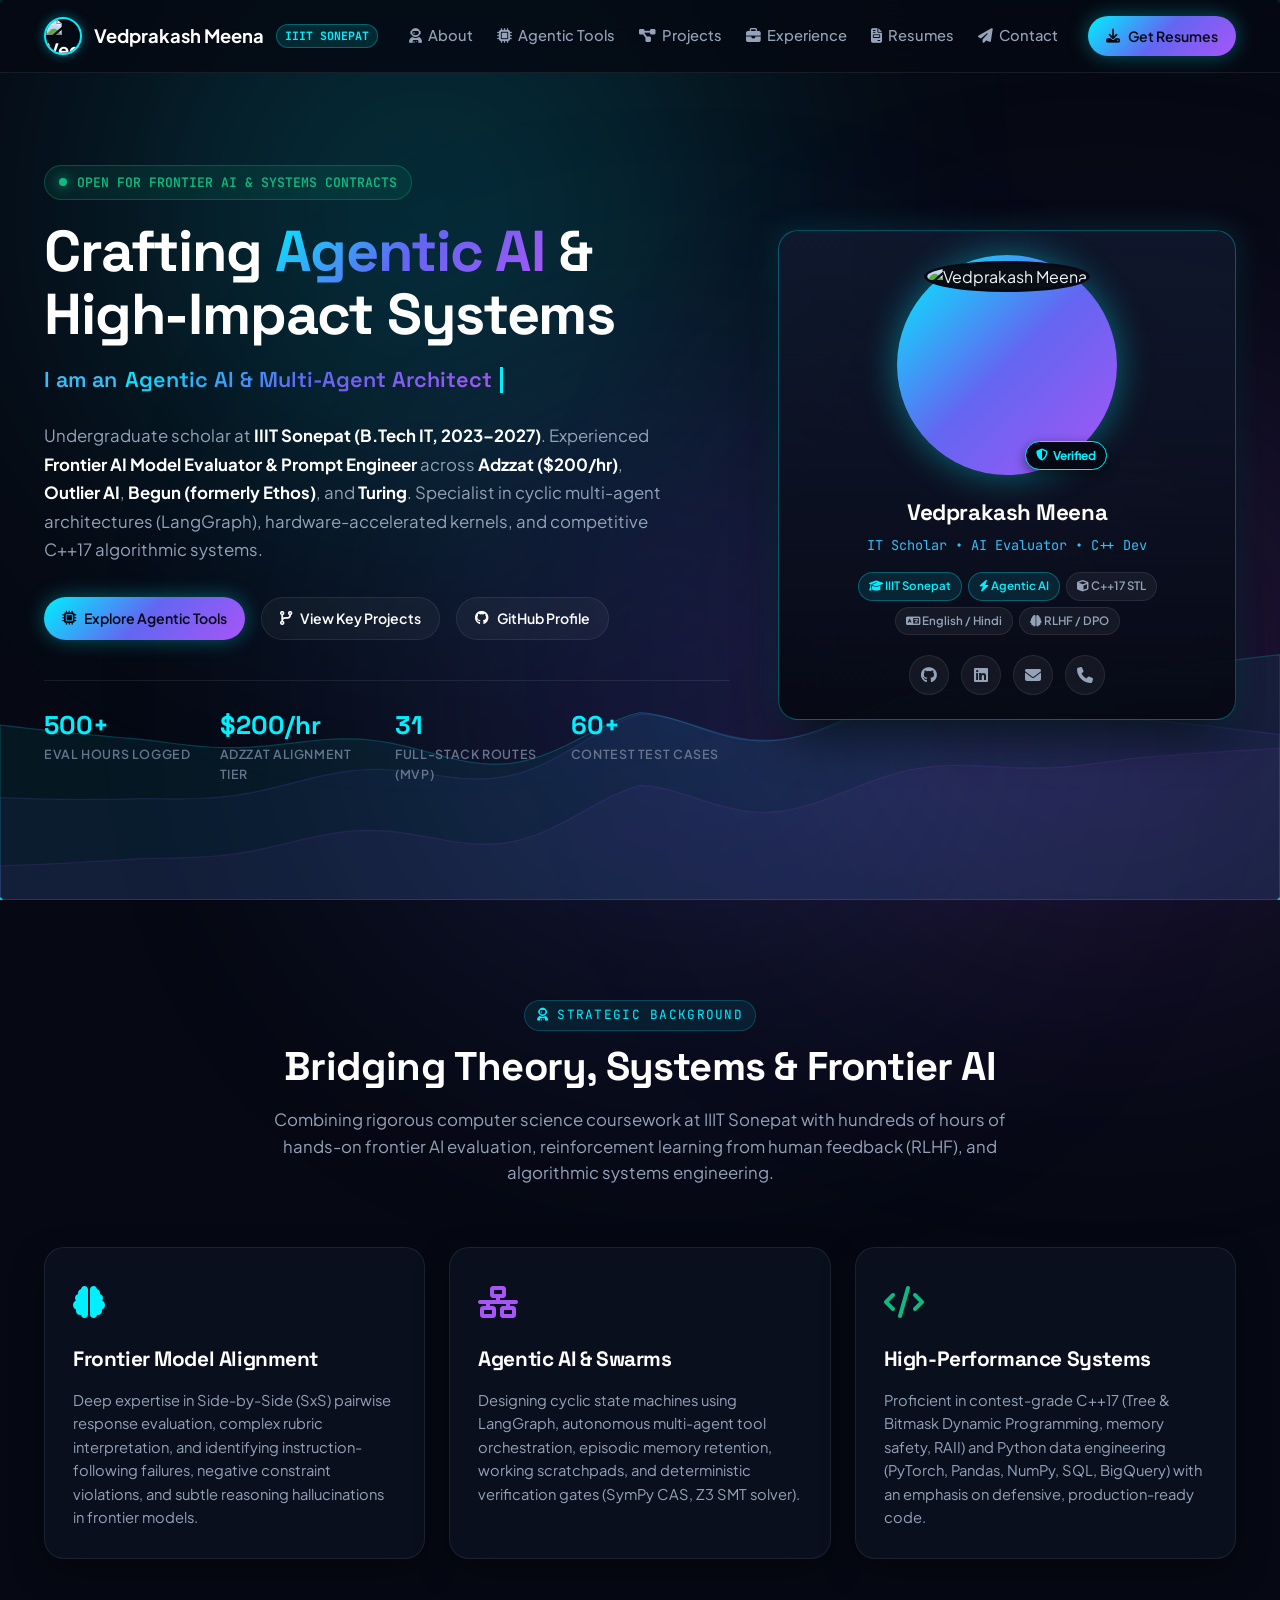
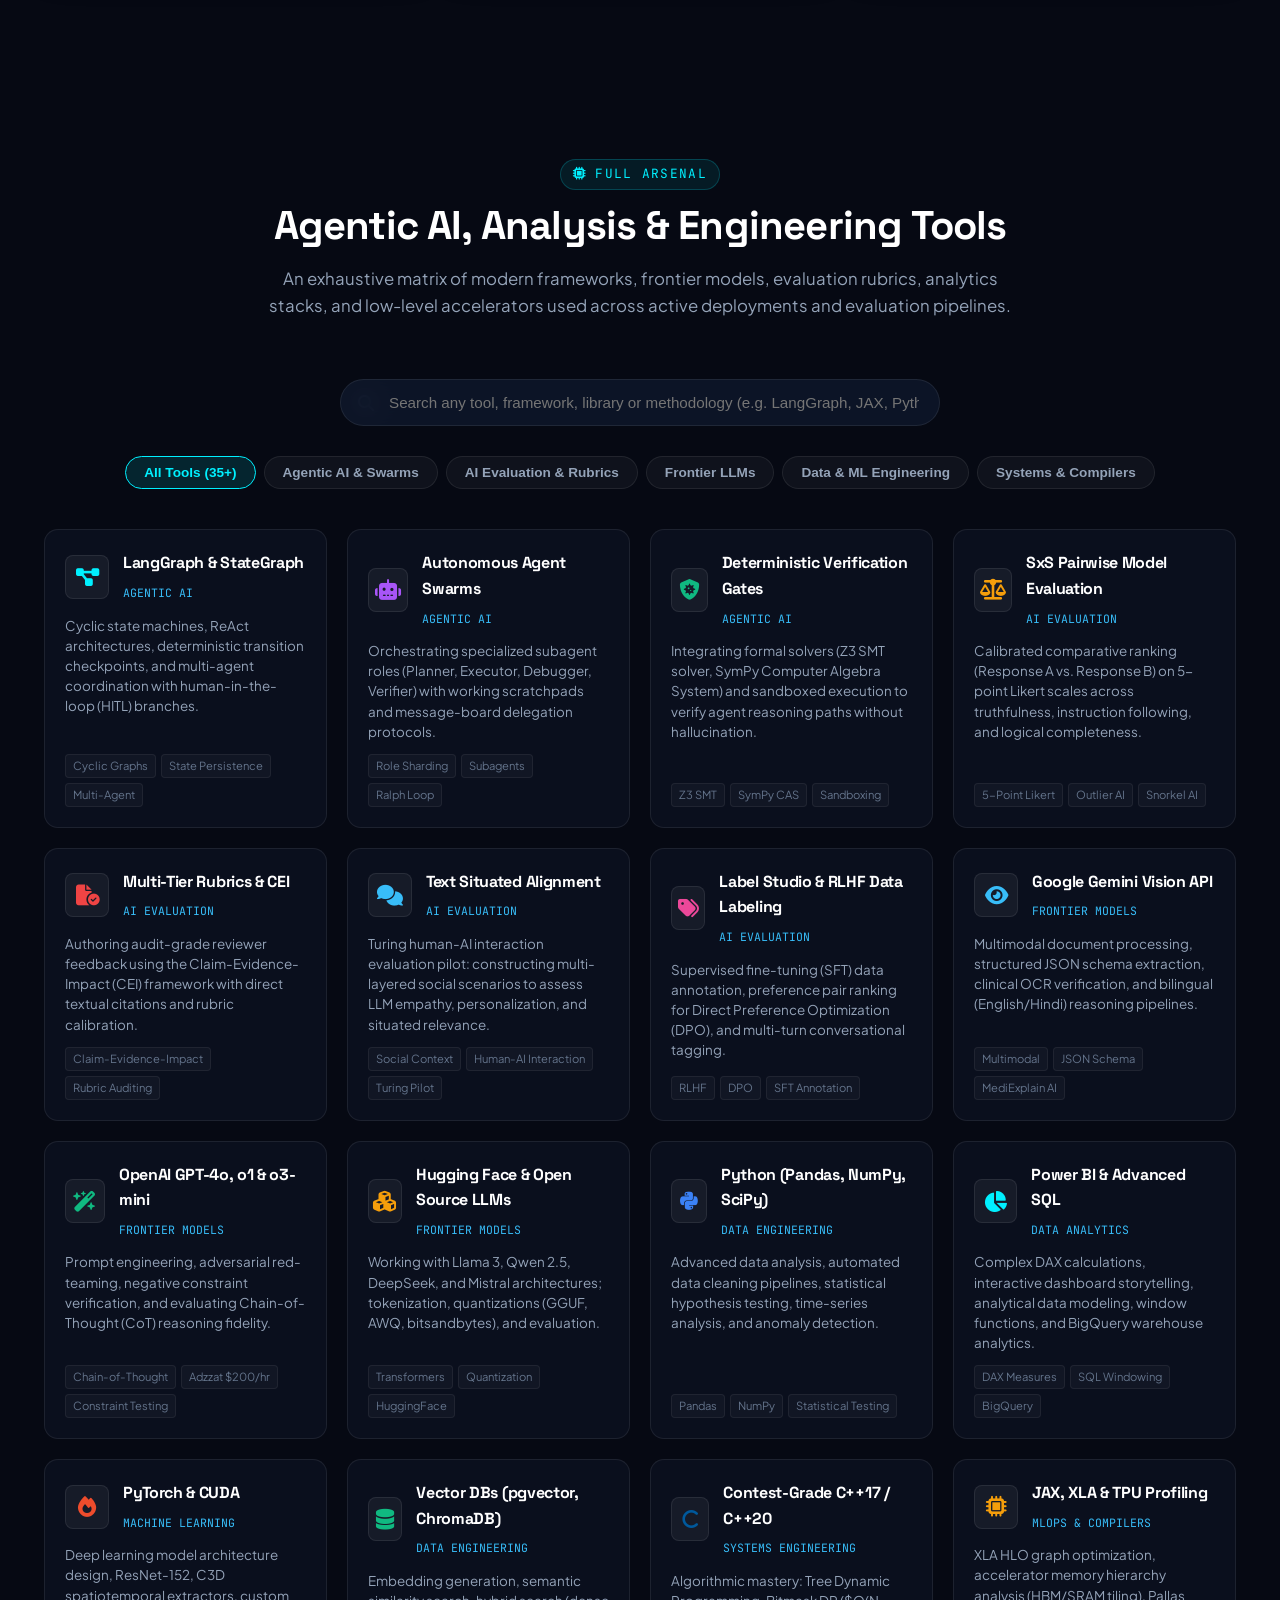
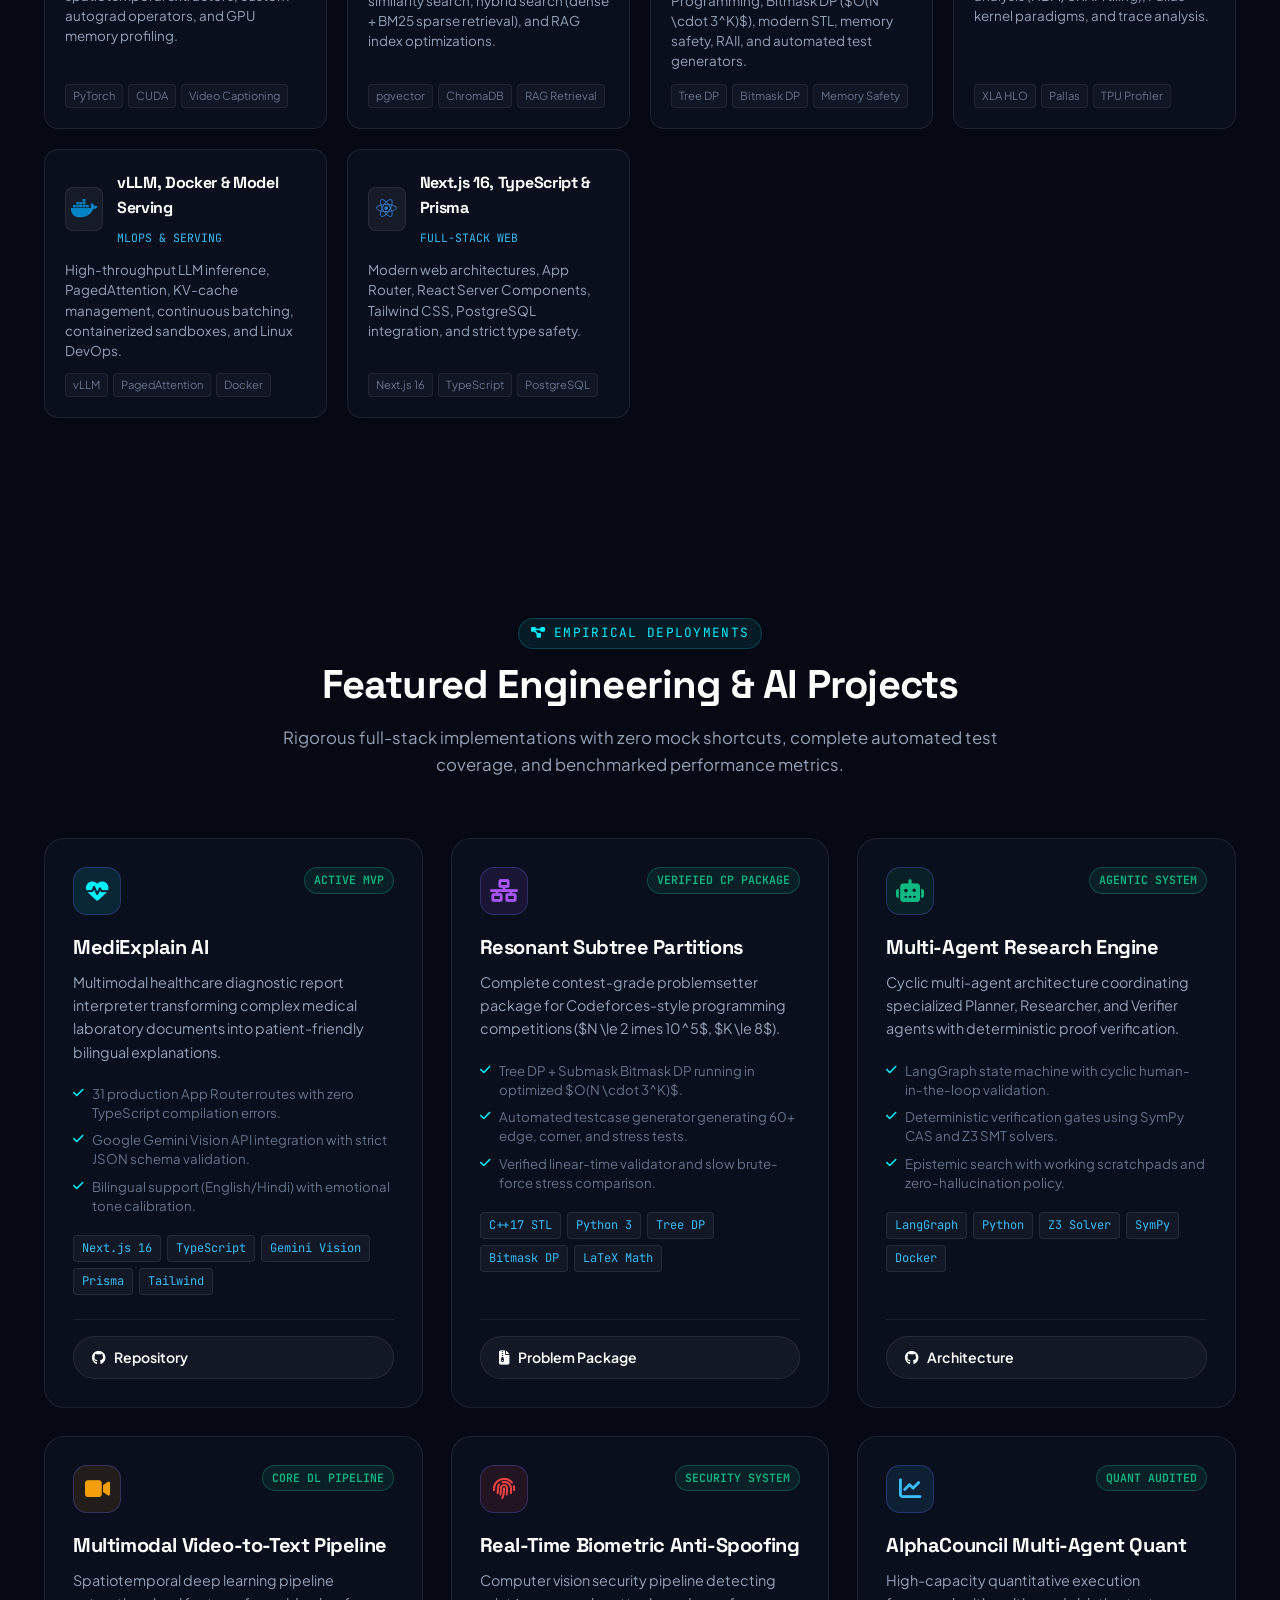
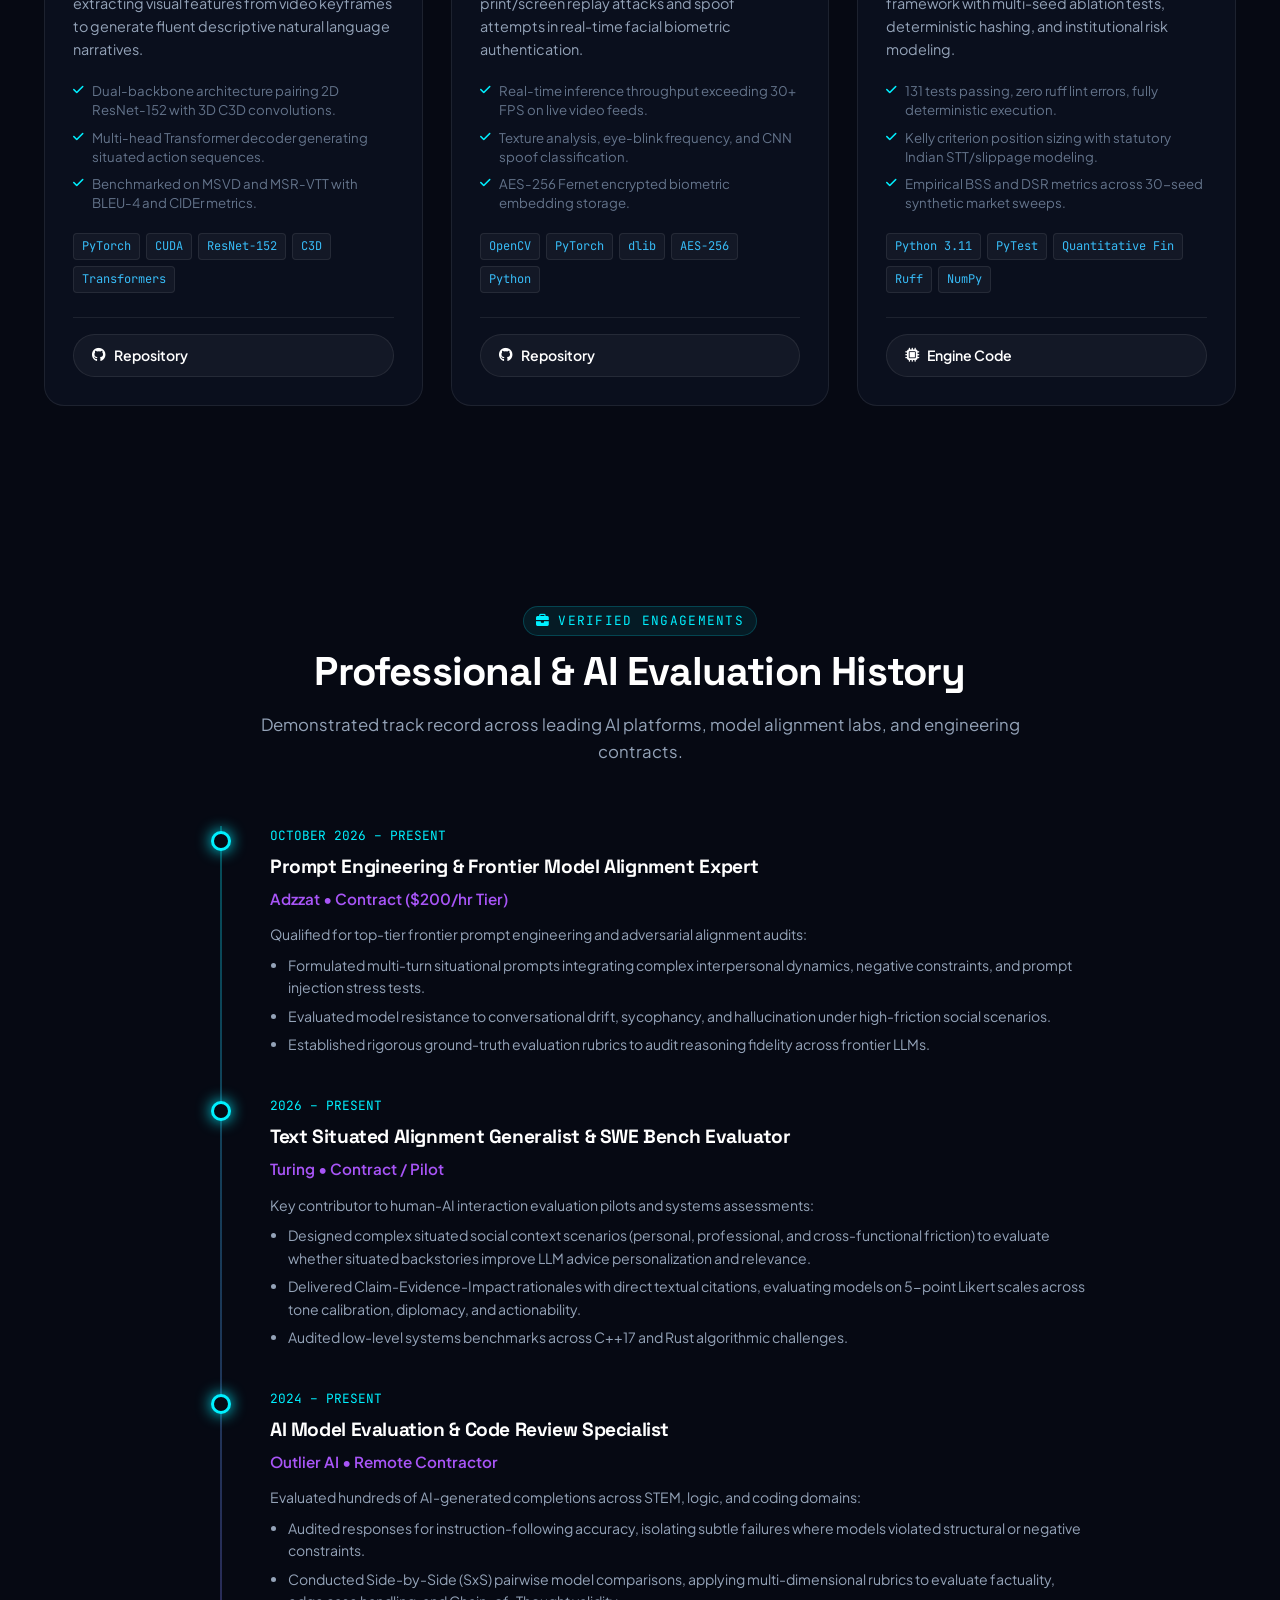
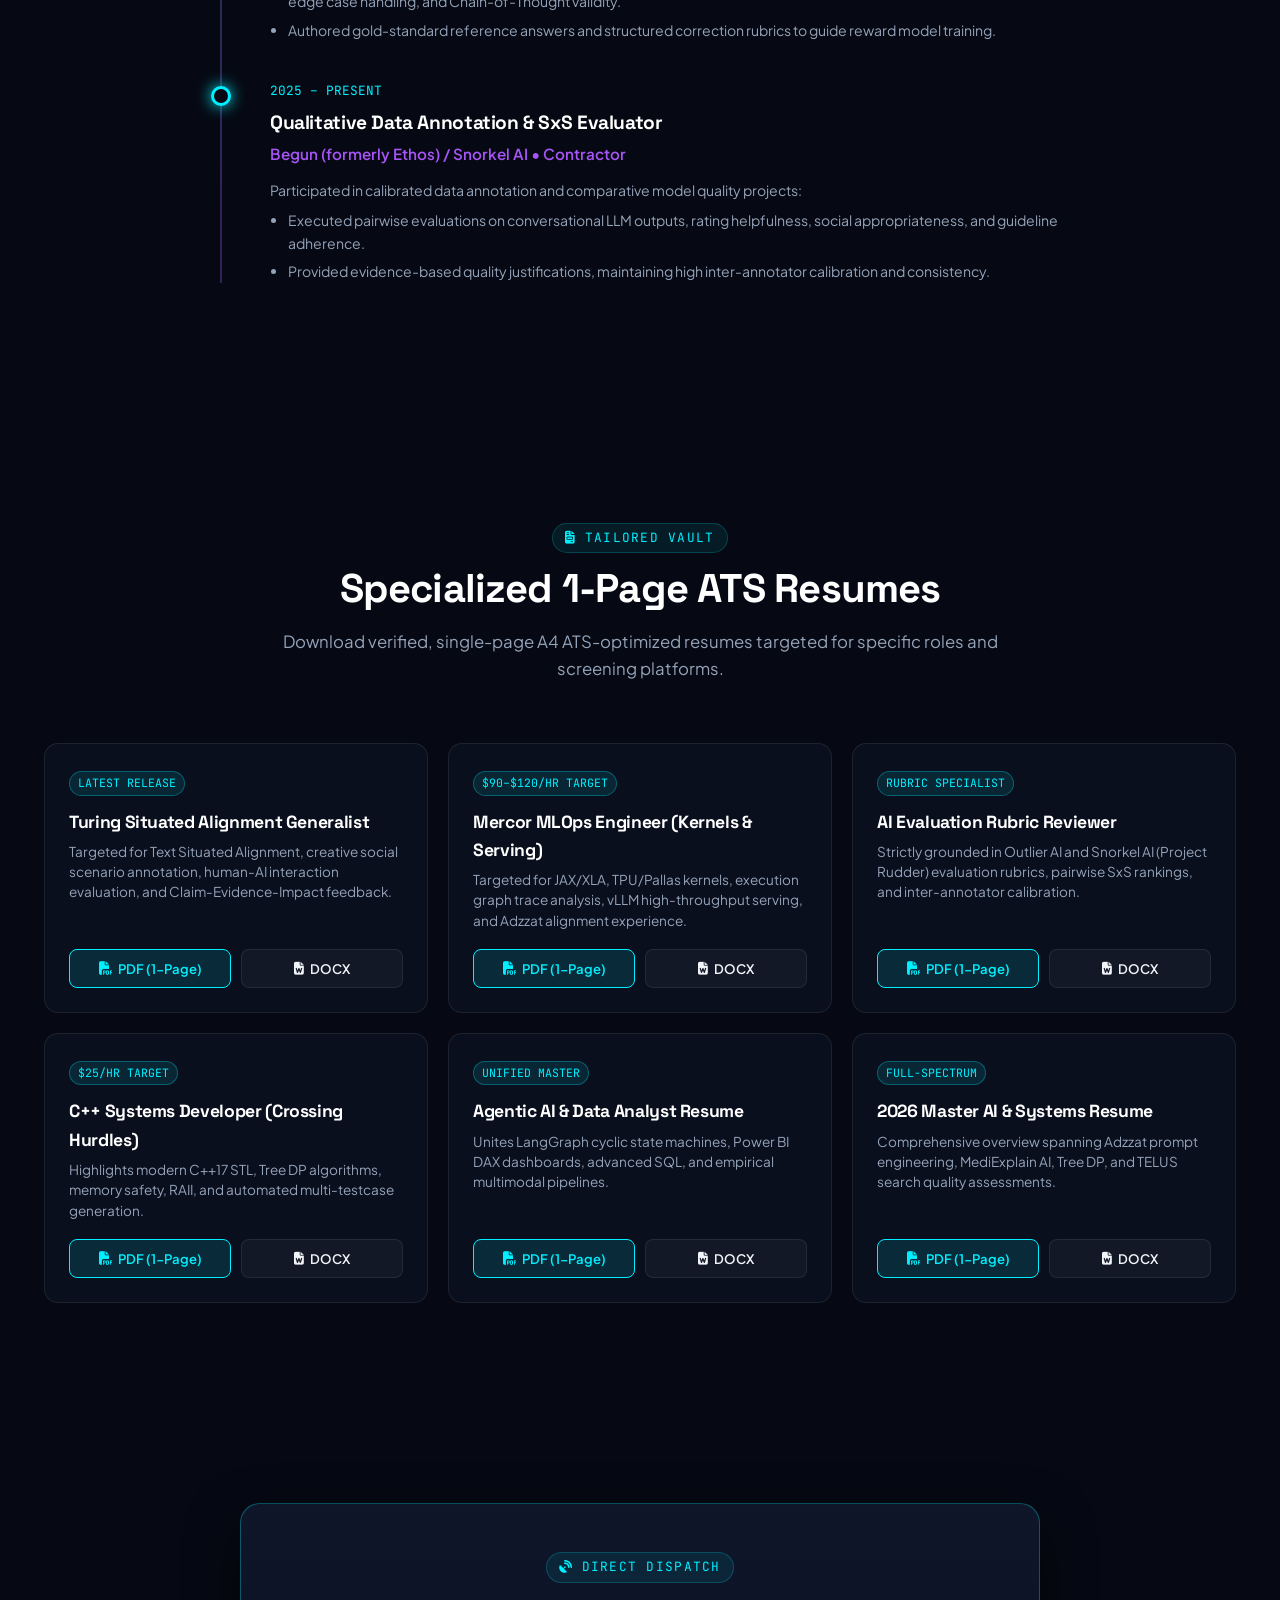
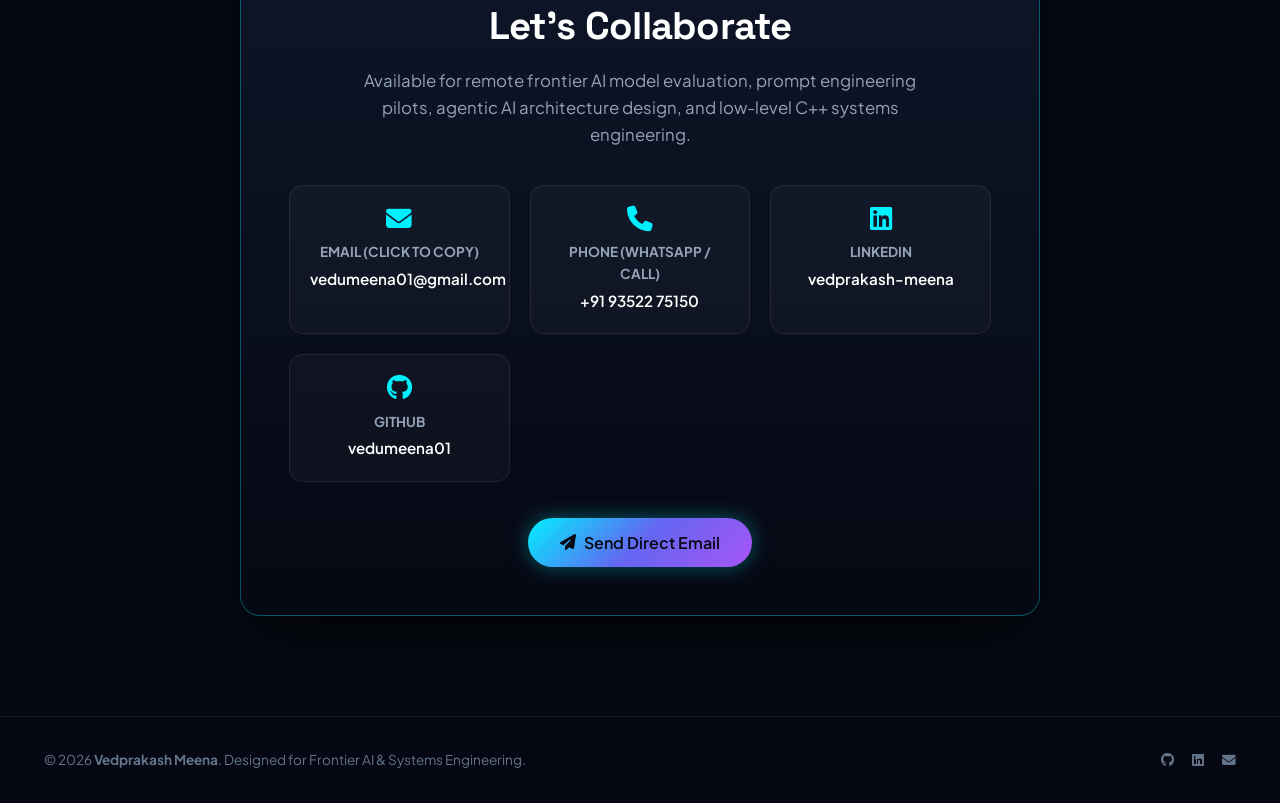
==== commit 1963c3aa: "Deploy updated index.html" ====
--- a/index.html
+++ b/index.html
@@ -1,964 +1,2197 @@
-<!DOCTYPE html>
-<html lang="en">
-<head>
-  <meta charset="UTF-8">
-  <meta name="viewport" content="width=device-width, initial-scale=1.0">
-  <title>Vedprakash Meena — Full-Stack & Generative AI Systems Engineer</title>
-  <meta name="description" content="Portfolio of Vedprakash Meena — Senior Full-Stack & Generative AI Engineer building high-converting web applications, startup MVPs, and multimodal AI systems.">
-  <meta name="keywords" content="Vedprakash Meena, Full-Stack Developer, Generative AI Engineer, Next.js, TypeScript, Gemini AI, Python, Web Development, Portfolio">
-  
-  <!-- OpenGraph / Social Sharing Meta -->
-  <meta property="og:title" content="Vedprakash Meena — Full-Stack & Generative AI Systems Engineer">
-  <meta property="og:description" content="I engineer full-stack web applications and multimodal AI solutions that turn users into paying customers.">
-  <meta property="og:type" content="website">
-  <meta property="og:image" content="assets/projects/medicare-dashboard.png">
-
-  <!-- Stylesheet -->
-  <link rel="stylesheet" href="css/style.css">
-  <link rel="icon" href="data:image/svg+xml,<svg xmlns=%22http://www.w3.org/2000/svg%22 viewBox=%220 0 100 100%22><text y=%22.9em%22 font-size=%2290%22>⚡</text></svg>">
-</head>
-<body>
-
-  <!-- Top Glowing Scroll Progress Bar -->
-  <div class="scroll-progress-bar" id="scroll-progress"></div>
-
-  <!-- Interactive Custom Cursor & Cyber Ambience -->
-  <div class="cursor-spotlight" id="cursor-spotlight"></div>
-  <div class="cursor-dot" id="cursor-dot"></div>
-  <div class="cursor-ring" id="cursor-ring"></div>
-  <div class="cyber-grid-overlay"></div>
-
-  <!-- Ambient Decorative Background Glows -->
-  <div class="ambient-glow-1 float-motion-slow"></div>
-  <div class="ambient-glow-2 float-motion-fast"></div>
-  <div class="ambient-glow-3 float-motion-slow"></div>
-
-  <!-- Navigation Bar -->
-  <header class="navbar">
-    <div class="container">
-      <a href="#hero" class="brand-logo" id="nav-brand-link">
-        <div class="logo-icon-vedu magnetic-btn">
-          <span>V</span>
-        </div>
-        <div class="brand-text-block">
-          <div class="brand-vedu-title">
-            <span class="brand-vedu-text">vedu</span>
-            <span class="brand-vedu-badge">DEV</span>
-          </div>
-          <div class="brand-vedu-tagline">Full-Stack &amp; AI Engineer</div>
-        </div>
-      </a>
-
-      <nav>
-        <ul class="nav-links">
-          <li><a href="#projects" class="nav-link">Projects</a></li>
-          <li><a href="#services" class="nav-link">Services</a></li>
-          <li><a href="#process" class="nav-link">Process</a></li>
-          <li><a href="#about" class="nav-link">About</a></li>
-          <li><a href="#testimonials" class="nav-link">Testimonials</a></li>
-          <li><a href="#insights" class="nav-link">Insights</a></li>
-        </ul>
-      </nav>
-
-      <div class="nav-cta-group">
-        <div class="pulse-badge">
-          <span class="pulse-dot"></span>
-          <span>Available for Projects</span>
-        </div>
-        <a href="#contact" class="btn btn-primary btn-sm magnetic-btn" id="nav-contact-cta">Book Kickoff Call</a>
-      </div>
-
-      <button class="mobile-toggle" aria-label="Toggle Navigation Menu">
-        <svg width="24" height="24" fill="none" stroke="currentColor" stroke-width="2" viewBox="0 0 24 24">
-          <path d="M4 6h16M4 12h16M4 18h16"/>
-        </svg>
-      </button>
-    </div>
-  </header>
-
-  <main>
-    <!-- HERO SECTION -->
-    <section class="hero-section" id="hero">
-      <!-- Particle Constellation Canvas -->
-      <canvas id="hero-particles" class="hero-particle-canvas"></canvas>
-
-      <div class="container">
-        <div class="hero-content">
-          <div class="section-tag float-motion-slow">
-            <span>⚡ High-Impact Software Engineering</span>
-          </div>
-
-          <h1 class="hero-headline">
-            I Engineer <br><span class="gradient-text" id="typewriter-text">Scalable Full-Stack Apps</span><span class="typewriter-cursor">|</span><br><span class="gradient-accent">That Drive Real Revenue.</span>
-          </h1>
-
-          <p class="hero-description">
-            Helping startup founders and visionary companies turn ambitious ideas into market-ready MVPs in weeks — with strict TypeScript type-safety, multimodal LLM pipelines, and zero technical debt.
-          </p>
-
-          <div class="hero-cta-group">
-            <a href="#projects" class="btn btn-primary btn-lg magnetic-btn" id="hero-view-work-cta">
-              <span>Explore Projects &amp; Case Studies</span>
-              <svg width="18" height="18" fill="none" stroke="currentColor" stroke-width="2" viewBox="0 0 24 24">
-                <path d="M5 12h14M12 5l7 7-7 7"/>
-              </svg>
-            </a>
-            <a href="#contact" class="btn btn-secondary btn-lg magnetic-btn" id="hero-consult-cta">
-              <span>Discuss Your Project</span>
-            </a>
-          </div>
-
-          <!-- Live Credibility Metrics Strip -->
-          <div class="hero-stats-strip">
-            <div class="stat-item">
-              <div class="stat-number gradient-emerald" data-counter="100" data-suffix="%">0%</div>
-              <div class="stat-label">Strict TypeScript Safety</div>
-            </div>
-            <div class="stat-item">
-              <div class="stat-number gradient-text" data-counter="1.2" data-prefix="< " data-suffix="s">&lt; 0s</div>
-              <div class="stat-label">Sub-Second AI Inference</div>
-            </div>
-            <div class="stat-item">
-              <div class="stat-number gradient-accent" data-counter="31" data-suffix="+">0+</div>
-              <div class="stat-label">Tested API Routes &amp; Modules</div>
-            </div>
-            <div class="stat-item">
-              <div class="stat-number gradient-emerald" data-counter="0" data-suffix=" Errors">0 Errors</div>
-              <div class="stat-label">Build Errors in Production</div>
-            </div>
-          </div>
-        </div>
-      </div>
-    </section>
-
-    <!-- TECH MARQUEE TICKER -->
-    <section class="ticker-section" aria-label="Core Technologies & Frameworks">
-      <div class="ticker-track">
-        <div class="ticker-item"><span>⚛️ Next.js 15 &amp; React 19</span></div>
-        <div class="ticker-item"><span>💎 TypeScript (100% Strict)</span></div>
-        <div class="ticker-item"><span>🤖 Google Gemini Multimodal</span></div>
-        <div class="ticker-item"><span>🐍 Python &amp; PyTorch</span></div>
-        <div class="ticker-item"><span>🐘 PostgreSQL &amp; Prisma ORM</span></div>
-        <div class="ticker-item"><span>🎨 Tailwind CSS &amp; Modern UI</span></div>
-        <div class="ticker-item"><span>🛡️ OpenCV &amp; Computer Vision</span></div>
-        <div class="ticker-item"><span>⚡ REST &amp; GraphQL APIs</span></div>
-        <div class="ticker-item"><span>💳 Stripe Billing &amp; Subscriptions</span></div>
-        <div class="ticker-item"><span>🐳 Docker &amp; Cloud Infrastructure</span></div>
-        <!-- Duplicate for continuous marquee -->
-        <div class="ticker-item"><span>⚛️ Next.js 15 &amp; React 19</span></div>
-        <div class="ticker-item"><span>💎 TypeScript (100% Strict)</span></div>
-        <div class="ticker-item"><span>🤖 Google Gemini Multimodal</span></div>
-        <div class="ticker-item"><span>🐍 Python &amp; PyTorch</span></div>
-        <div class="ticker-item"><span>🐘 PostgreSQL &amp; Prisma ORM</span></div>
-        <div class="ticker-item"><span>🎨 Tailwind CSS &amp; Modern UI</span></div>
-      </div>
-    </section>
-
-    <!-- WHY HIRE ME / VALUE PROPOSITION -->
-    <section class="section" id="why-hire-me">
-      <div class="container">
-        <div class="section-header">
-          <div class="section-tag">Value Proposition</div>
-          <h2 class="section-title">Engineered For <span class="gradient-text">Speed, Scalability &amp; Business ROI</span></h2>
-          <p class="section-subtitle">Why leading founders and tech leads choose me over bloated agencies and junior freelancers.</p>
-        </div>
-
-        <div class="value-grid">
-          <div class="value-card">
-            <div class="value-icon-box">🚀</div>
-            <h3 class="value-title">0-to-1 MVP in 3–4 Weeks</h3>
-            <p class="value-desc">Fast iteration without cutting corners. I build fully functional, production-ready MVPs that validate your market hypothesis and delight your first 1,000 users.</p>
-          </div>
-
-          <div class="value-card">
-            <div class="value-icon-box">🧠</div>
-            <h3 class="value-title">End-to-End Generative AI</h3>
-            <p class="value-desc">Deep integration with multimodal LLMs (Gemini, GPT-4o), vision OCR, and custom vector search. We build AI features that solve actual user pain points, not tech gimmicks.</p>
-          </div>
-
-          <div class="value-card">
-            <div class="value-icon-box">🛡️</div>
-            <h3 class="value-title">Enterprise Code Quality</h3>
-            <p class="value-desc">Zero spaghetti code. Strict TypeScript schemas, modular clean architecture, comprehensive error boundaries, and scalable database schemas that future-proof your product.</p>
-          </div>
-
-          <div class="value-card">
-            <div class="value-icon-box">🤝</div>
-            <h3 class="value-title">Direct Founder-Level Sync</h3>
-            <p class="value-desc">No middle-managers or communication lag. Direct daily communication, transparent GitHub commits, staging deployments, and proactive product advice.</p>
-          </div>
-        </div>
-      </div>
-    </section>
-
-    <!-- PROJECTS & GITHUB SHOWCASE -->
-    <section class="section" id="projects">
-      <div class="container">
-        <div class="section-header">
-          <div class="section-tag">Proven Track Record</div>
-          <h2 class="section-title">Featured Projects &amp; <span class="gradient-text">GitHub Repositories</span></h2>
-          <p class="section-subtitle">Real codebases, authentic client projects, and published open-source repositories with live preview capabilities.</p>
-        </div>
-
-        <!-- Category Filters -->
-        <div class="project-filters">
-          <button class="filter-btn active" data-filter="all">All Projects (6)</button>
-          <button class="filter-btn" data-filter="ai">AI &amp; Machine Learning</button>
-          <button class="filter-btn" data-filter="fullstack">Full-Stack SaaS</button>
-          <button class="filter-btn" data-filter="healthcare">Healthcare Tech</button>
-          <button class="filter-btn" data-filter="systems">Systems &amp; Algorithms</button>
-        </div>
-
-        <!-- FLAGSHIP SHOWCASE: MEDICARE AI -->
-        <div class="flagship-project-card" data-category="all ai fullstack healthcare">
-          <div class="flagship-badge">⭐ Flagship Production Platform</div>
-          
-          <div class="project-preview-gallery">
-            <img src="assets/projects/medicare-dashboard.png" alt="Medicare AI Clinical Dashboard" class="project-main-image" id="flagship-main-img">
-            
-            <div class="gallery-thumbnails">
-              <button class="thumb-btn active" data-src="assets/projects/medicare-dashboard.png" title="Clinical Health Score Dashboard">
-                <img src="assets/projects/medicare-dashboard.png" alt="Dashboard Thumb">
-              </button>
-              <button class="thumb-btn" data-src="assets/projects/medicare-analyze.png" title="Multimodal Lab Report OCR">
-                <img src="assets/projects/medicare-analyze.png" alt="Report OCR Thumb">
-              </button>
-              <button class="thumb-btn" data-src="assets/projects/medicare-appointments.png" title="Teleconsultation & Specialist Directory">
-                <img src="assets/projects/medicare-appointments.png" alt="Appointments Thumb">
-              </button>
-              <button class="thumb-btn" data-src="assets/projects/medicare-interactions.png" title="Drug-Drug Interaction Analysis Matrix">
-                <img src="assets/projects/medicare-interactions.png" alt="Interactions Thumb">
-              </button>
-            </div>
-          </div>
-
-          <div class="flagship-info">
-            <div>
-              <div class="project-tag-list">
-                <span class="tech-tag highlight">Next.js 15</span>
-                <span class="tech-tag highlight">TypeScript</span>
-                <span class="tech-tag highlight">Gemini Multimodal</span>
-                <span class="tech-tag">Prisma ORM</span>
-                <span class="tech-tag">Tailwind CSS</span>
-                <span class="tech-tag">Web Audio API</span>
-              </div>
-
-              <h3 class="project-heading">Medicare AI (MediExplain)</h3>
-              <p class="project-summary">
-                A full-stack clinical intelligence platform that simplifies complex medical pathology reports (CBC, Thyroid, Diabetes HbA1c) and physician prescriptions into patient-friendly language in both <strong>English and Hindi</strong>. Features automated drug-interaction checking, dosage reminder alarms, and specialist teleconsultation booking.
-              </p>
-
-              <div class="project-metrics-grid">
-                <div class="metric-box">
-                  <div class="metric-val">31 Routes</div>
-                  <div class="metric-title">Full Application Suite</div>
-                </div>
-                <div class="metric-box">
-                  <div class="metric-val">100% Strict</div>
-                  <div class="metric-title">TypeScript Safety</div>
-                </div>
-                <div class="metric-box">
-                  <div class="metric-val">&lt; 1.2s</div>
-                  <div class="metric-title">Multimodal Inference</div>
-                </div>
-              </div>
-            </div>
-
-            <div class="project-actions">
-              <button class="btn btn-primary" data-open-case-study="medicare" id="case-study-medicare-btn">
-                <span>View Architecture &amp; Case Study</span>
-                <svg width="16" height="16" fill="none" stroke="currentColor" stroke-width="2" viewBox="0 0 24 24">
-                  <path d="M14 5l7 7m0 0l-7 7m7-7H3"/>
-                </svg>
-              </button>
-              <a href="https://github.com/vedumeena01/medicare" target="_blank" rel="noopener noreferrer" class="btn btn-secondary" id="github-medicare-btn">
-                <svg width="18" height="18" fill="currentColor" viewBox="0 0 24 24">
-                  <path fill-rule="evenodd" clip-rule="evenodd" d="M12 2C6.477 2 2 6.484 2 12.017c0 4.425 2.865 8.18 6.839 9.504.5.092.682-.217.682-.483 0-.237-.008-.868-.013-1.703-2.782.605-3.369-1.343-3.369-1.343-.454-1.158-1.11-1.466-1.11-1.466-.908-.62.069-.608.069-.608 1.003.07 1.53 1.032 1.53 1.032.892 1.53 2.341 1.088 2.91.832.092-.647.35-1.088.636-1.338-2.22-.253-4.555-1.113-4.555-4.951 0-1.093.39-1.988 1.029-2.688-.103-.253-.446-1.272.098-2.65 0 0 .84-.27 2.75 1.026A9.564 9.564 0 0112 6.844c.85.004 1.705.115 2.504.337 1.909-1.296 2.747-1.027 2.747-1.027.546 1.379.202 2.398.1 2.651.64.7 1.028 1.595 1.028 2.688 0 3.848-2.339 4.695-4.566 4.943.359.309.678.92.678 1.855 0 1.338-.012 2.419-.012 2.747 0 .268.18.58.688.482A10.019 10.019 0 0022 12.017C22 6.484 17.522 2 12 2z"/>
-                </svg>
-                <span>GitHub Repository</span>
-              </a>
-            </div>
-          </div>
-        </div>
-
-        <!-- OTHER REAL GITHUB PROJECTS GRID -->
-        <div class="projects-grid">
-          <!-- Project 2: AI Face Anti-Spoofing -->
-          <div class="project-card" data-category="all ai systems">
-            <div class="card-banner">
-              <div class="card-banner-visual">
-                <div class="card-banner-icon">🛡️</div>
-                <div class="card-banner-title">COMPUTER VISION &amp; BIOMETRICS</div>
-              </div>
-              <div class="card-badge">Python / OpenCV</div>
-            </div>
-            <div class="card-content">
-              <div class="project-tag-list">
-                <span class="tech-tag highlight">Python</span>
-                <span class="tech-tag">Deep Learning</span>
-                <span class="tech-tag">AES-256</span>
-                <span class="tech-tag">PyTorch</span>
-              </div>
-              <h3 class="card-title">AI Biometric Anti-Spoofing &amp; Face Security</h3>
-              <p class="card-desc">
-                Multi-face recognition system with real-time presentation attack detection (photo replay, 3D silicone mask defense) and zero-knowledge AES-256 vector encryption.
-              </p>
-              <div class="card-footer">
-                <button class="btn btn-secondary btn-sm" data-open-case-study="ai-face-anti-spoofing">
-                  <span>Deep Dive</span>
-                </button>
-                <a href="https://github.com/vedumeena01/ai-face-anti-spoofing" target="_blank" rel="noopener noreferrer" class="btn btn-primary btn-sm">
-                  <span>GitHub</span>
-                  <svg width="14" height="14" fill="currentColor" viewBox="0 0 24 24">
-                    <path fill-rule="evenodd" clip-rule="evenodd" d="M12 2C6.477 2 2 6.484 2 12.017c0 4.425 2.865 8.18 6.839 9.504.5.092.682-.217.682-.483 0-.237-.008-.868-.013-1.703-2.782.605-3.369-1.343-3.369-1.343-.454-1.158-1.11-1.466-1.11-1.466-.908-.62.069-.608.069-.608 1.003.07 1.53 1.032 1.53 1.032.892 1.53 2.341 1.088 2.91.832.092-.647.35-1.088.636-1.338-2.22-.253-4.555-1.113-4.555-4.951 0-1.093.39-1.988 1.029-2.688-.103-.253-.446-1.272.098-2.65 0 0 .84-.27 2.75 1.026A9.564 9.564 0 0112 6.844c.85.004 1.705.115 2.504.337 1.909-1.296 2.747-1.027 2.747-1.027.546 1.379.202 2.398.1 2.651.64.7 1.028 1.595 1.028 2.688 0 3.848-2.339 4.695-4.566 4.943.359.309.678.92.678 1.855 0 1.338-.012 2.419-.012 2.747 0 .268.18.58.688.482A10.019 10.019 0 0022 12.017C22 6.484 17.522 2 12 2z"/>
-                  </svg>
-                </a>
-              </div>
-            </div>
-          </div>
-
-          <!-- Project 3: Multimodal Video Captioning -->
-          <div class="project-card" data-category="all ai">
-            <div class="card-banner">
-              <div class="card-banner-visual">
-                <div class="card-banner-icon">🎬</div>
-                <div class="card-banner-title">DEEP LEARNING &amp; TRANSFORMERS</div>
-              </div>
-              <div class="card-badge">PyTorch / ResNet-152</div>
-            </div>
-            <div class="card-content">
-              <div class="project-tag-list">
-                <span class="tech-tag highlight">PyTorch</span>
-                <span class="tech-tag">ResNet-152</span>
-                <span class="tech-tag">C3D Video</span>
-                <span class="tech-tag">Transformers</span>
-              </div>
-              <h3 class="card-title">Multimodal Video-to-Text Captioning Engine</h3>
-              <p class="card-desc">
-                Dual-backbone spatial-temporal encoder pairing 2D frame representations with 3D convolution to generate fluent natural language event descriptions.
-              </p>
-              <div class="card-footer">
-                <button class="btn btn-secondary btn-sm" data-open-case-study="video-captioning">
-                  <span>Deep Dive</span>
-                </button>
-                <a href="https://github.com/vedumeena01/video-to-text-captioning" target="_blank" rel="noopener noreferrer" class="btn btn-primary btn-sm">
-                  <span>GitHub</span>
-                  <svg width="14" height="14" fill="currentColor" viewBox="0 0 24 24">
-                    <path fill-rule="evenodd" clip-rule="evenodd" d="M12 2C6.477 2 2 6.484 2 12.017c0 4.425 2.865 8.18 6.839 9.504.5.092.682-.217.682-.483 0-.237-.008-.868-.013-1.703-2.782.605-3.369-1.343-3.369-1.343-.454-1.158-1.11-1.466-1.11-1.466-.908-.62.069-.608.069-.608 1.003.07 1.53 1.032 1.53 1.032.892 1.53 2.341 1.088 2.91.832.092-.647.35-1.088.636-1.338-2.22-.253-4.555-1.113-4.555-4.951 0-1.093.39-1.988 1.029-2.688-.103-.253-.446-1.272.098-2.65 0 0 .84-.27 2.75 1.026A9.564 9.564 0 0112 6.844c.85.004 1.705.115 2.504.337 1.909-1.296 2.747-1.027 2.747-1.027.546 1.379.202 2.398.1 2.651.64.7 1.028 1.595 1.028 2.688 0 3.848-2.339 4.695-4.566 4.943.359.309.678.92.678 1.855 0 1.338-.012 2.419-.012 2.747 0 .268.18.58.688.482A10.019 10.019 0 0022 12.017C22 6.484 17.522 2 12 2z"/>
-                  </svg>
-                </a>
-              </div>
-            </div>
-          </div>
-
-          <!-- Project 4: DevFlow Task Platform -->
-          <div class="project-card" data-category="all fullstack saas">
-            <div class="card-banner">
-              <div class="card-banner-visual">
-                <div class="card-banner-icon">⚡</div>
-                <div class="card-banner-title">MERN FULL-STACK SAAS</div>
-              </div>
-              <div class="card-badge">React / Node.js</div>
-            </div>
-            <div class="card-content">
-              <div class="project-tag-list">
-                <span class="tech-tag highlight">React</span>
-                <span class="tech-tag">Node.js</span>
-                <span class="tech-tag">MongoDB</span>
-                <span class="tech-tag">REST API</span>
-              </div>
-              <h3 class="card-title">DevFlow Collaborative Workspace</h3>
-              <p class="card-desc">
-                High-performance agile task platform with interactive Kanban drag-and-drop boards, team velocity analytics, and role-based access control.
-              </p>
-              <div class="card-footer">
-                <button class="btn btn-secondary btn-sm" data-open-case-study="devflow-saas">
-                  <span>Deep Dive</span>
-                </button>
-                <a href="https://github.com/vedumeena01/devflow-task-platform" target="_blank" rel="noopener noreferrer" class="btn btn-primary btn-sm">
-                  <span>GitHub</span>
-                  <svg width="14" height="14" fill="currentColor" viewBox="0 0 24 24">
-                    <path fill-rule="evenodd" clip-rule="evenodd" d="M12 2C6.477 2 2 6.484 2 12.017c0 4.425 2.865 8.18 6.839 9.504.5.092.682-.217.682-.483 0-.237-.008-.868-.013-1.703-2.782.605-3.369-1.343-3.369-1.343-.454-1.158-1.11-1.466-1.11-1.466-.908-.62.069-.608.069-.608 1.003.07 1.53 1.032 1.53 1.032.892 1.53 2.341 1.088 2.91.832.092-.647.35-1.088.636-1.338-2.22-.253-4.555-1.113-4.555-4.951 0-1.093.39-1.988 1.029-2.688-.103-.253-.446-1.272.098-2.65 0 0 .84-.27 2.75 1.026A9.564 9.564 0 0112 6.844c.85.004 1.705.115 2.504.337 1.909-1.296 2.747-1.027 2.747-1.027.546 1.379.202 2.398.1 2.651.64.7 1.028 1.595 1.028 2.688 0 3.848-2.339 4.695-4.566 4.943.359.309.678.92.678 1.855 0 1.338-.012 2.419-.012 2.747 0 .268.18.58.688.482A10.019 10.019 0 0022 12.017C22 6.484 17.522 2 12 2z"/>
-                  </svg>
-                </a>
-              </div>
-            </div>
-          </div>
-
-          <!-- Project 5: AlgoVision Visualizer -->
-          <div class="project-card" data-category="all web systems">
-            <div class="card-banner">
-              <div class="card-banner-visual">
-                <div class="card-banner-icon">📊</div>
-                <div class="card-banner-title">INTERACTIVE ALGORITHM STUDIO</div>
-              </div>
-              <div class="card-badge">JavaScript / Canvas</div>
-            </div>
-            <div class="card-content">
-              <div class="project-tag-list">
-                <span class="tech-tag highlight">Pure JS</span>
-                <span class="tech-tag">HTML5 Canvas</span>
-                <span class="tech-tag">Graph Algorithms</span>
-                <span class="tech-tag">60 FPS</span>
-              </div>
-              <h3 class="card-title">AlgoVision Algorithm Visualizer Studio</h3>
-              <p class="card-desc">
-                Real-time visualizer for Dijkstra pathfinding, A*, Quicksort, and Dynamic Programming with interactive frame-by-frame memory inspection.
-              </p>
-              <div class="card-footer">
-                <button class="btn btn-secondary btn-sm" data-open-case-study="algovision">
-                  <span>Deep Dive</span>
-                </button>
-                <a href="https://github.com/vedumeena01/algovision-visualizer" target="_blank" rel="noopener noreferrer" class="btn btn-primary btn-sm">
-                  <span>GitHub</span>
-                  <svg width="14" height="14" fill="currentColor" viewBox="0 0 24 24">
-                    <path fill-rule="evenodd" clip-rule="evenodd" d="M12 2C6.477 2 2 6.484 2 12.017c0 4.425 2.865 8.18 6.839 9.504.5.092.682-.217.682-.483 0-.237-.008-.868-.013-1.703-2.782.605-3.369-1.343-3.369-1.343-.454-1.158-1.11-1.466-1.11-1.466-.908-.62.069-.608.069-.608 1.003.07 1.53 1.032 1.53 1.032.892 1.53 2.341 1.088 2.91.832.092-.647.35-1.088.636-1.338-2.22-.253-4.555-1.113-4.555-4.951 0-1.093.39-1.988 1.029-2.688-.103-.253-.446-1.272.098-2.65 0 0 .84-.27 2.75 1.026A9.564 9.564 0 0112 6.844c.85.004 1.705.115 2.504.337 1.909-1.296 2.747-1.027 2.747-1.027.546 1.379.202 2.398.1 2.651.64.7 1.028 1.595 1.028 2.688 0 3.848-2.339 4.695-4.566 4.943.359.309.678.92.678 1.855 0 1.338-.012 2.419-.012 2.747 0 .268.18.58.688.482A10.019 10.019 0 0022 12.017C22 6.484 17.522 2 12 2z"/>
-                  </svg>
-                </a>
-              </div>
-            </div>
-          </div>
-
-          <!-- Project 6: Robotic Maze Solver -->
-          <div class="project-card" data-category="all systems">
-            <div class="card-banner">
-              <div class="card-banner-visual">
-                <div class="card-banner-icon">🤖</div>
-                <div class="card-banner-title">EMBEDDED SYSTEMS &amp; ROBOTICS</div>
-              </div>
-              <div class="card-badge">C++ / PID Control</div>
-            </div>
-            <div class="card-content">
-              <div class="project-tag-list">
-                <span class="tech-tag highlight">C++</span>
-                <span class="tech-tag">PID Control</span>
-                <span class="tech-tag">Tremaux Solver</span>
-                <span class="tech-tag">Sensor Fusion</span>
-              </div>
-              <h3 class="card-title">Autonomous Robotic Path &amp; Maze Solver</h3>
-              <p class="card-desc">
-                High-speed micro-controller autonomous navigation vehicle utilizing closed-loop PID control and Tremaux graph exploration for shortest-path routing.
-              </p>
-              <div class="card-footer">
-                <button class="btn btn-secondary btn-sm" data-open-case-study="maze-solver">
-                  <span>Deep Dive</span>
-                </button>
-                <a href="https://github.com/vedumeena01/line-following-maze-solver" target="_blank" rel="noopener noreferrer" class="btn btn-primary btn-sm">
-                  <span>GitHub</span>
-                  <svg width="14" height="14" fill="currentColor" viewBox="0 0 24 24">
-                    <path fill-rule="evenodd" clip-rule="evenodd" d="M12 2C6.477 2 2 6.484 2 12.017c0 4.425 2.865 8.18 6.839 9.504.5.092.682-.217.682-.483 0-.237-.008-.868-.013-1.703-2.782.605-3.369-1.343-3.369-1.343-.454-1.158-1.11-1.466-1.11-1.466-.908-.62.069-.608.069-.608 1.003.07 1.53 1.032 1.53 1.032.892 1.53 2.341 1.088 2.91.832.092-.647.35-1.088.636-1.338-2.22-.253-4.555-1.113-4.555-4.951 0-1.093.39-1.988 1.029-2.688-.103-.253-.446-1.272.098-2.65 0 0 .84-.27 2.75 1.026A9.564 9.564 0 0112 6.844c.85.004 1.705.115 2.504.337 1.909-1.296 2.747-1.027 2.747-1.027.546 1.379.202 2.398.1 2.651.64.7 1.028 1.595 1.028 2.688 0 3.848-2.339 4.695-4.566 4.943.359.309.678.92.678 1.855 0 1.338-.012 2.419-.012 2.747 0 .268.18.58.688.482A10.019 10.019 0 0022 12.017C22 6.484 17.522 2 12 2z"/>
-                  </svg>
-                </a>
-              </div>
-            </div>
-          </div>
-        </div>
-      </div>
-    </section>
-
-    <!-- SERVICES & ENGAGEMENT MODELS -->
-    <section class="section" id="services">
-      <div class="container">
-        <div class="section-header">
-          <div class="section-tag">Services &amp; Offerings</div>
-          <h2 class="section-title">Transparent &amp; <span class="gradient-text">Flexible Engagement</span></h2>
-          <p class="section-subtitle">Every project is custom-tailored to your exact business goals and stage. Let's discuss your timeline and scope.</p>
-        </div>
-
-        <div class="services-grid">
-          <!-- Service 1 -->
-          <div class="service-card">
-            <div class="value-icon-box">⚡</div>
-            <h3 class="card-title">0-to-1 Startup MVP Sprint</h3>
-            <p class="card-desc">For founders wanting to validate an idea and launch in front of paying customers in 3 to 4 weeks flat.</p>
-            <div class="service-price">Flexible Scope</div>
-            <ul class="service-features">
-              <li class="service-feature-item"><span class="feature-check">✓</span><span>Full Next.js 15 &amp; TypeScript Stack</span></li>
-              <li class="service-feature-item"><span class="feature-check">✓</span><span>Authentication &amp; User Profiles</span></li>
-              <li class="service-feature-item"><span class="feature-check">✓</span><span>Stripe / Payment Checkout</span></li>
-              <li class="service-feature-item"><span class="feature-check">✓</span><span>Database Schema &amp; Prisma Migrations</span></li>
-              <li class="service-feature-item"><span class="feature-check">✓</span><span>14 Days Post-Launch Bug Warranty</span></li>
-            </ul>
-            <a href="#contact" class="btn btn-secondary">Discuss MVP Sprint</a>
-          </div>
-
-          <!-- Service 2 (Featured) -->
-          <div class="service-card featured">
-            <div class="service-badge">Most Popular</div>
-            <div class="value-icon-box">🧠</div>
-            <h3 class="card-title">Generative AI &amp; LLM Systems</h3>
-            <p class="card-desc">For companies seeking proprietary AI intelligence: multimodal document OCR, smart agents, and semantic workflows.</p>
-            <div class="service-price">Custom Scope</div>
-            <ul class="service-features">
-              <li class="service-feature-item"><span class="feature-check">✓</span><span>Gemini &amp; OpenAI Vision/Audio API Integration</span></li>
-              <li class="service-feature-item"><span class="feature-check">✓</span><span>Custom Structured JSON Schema Outputs</span></li>
-              <li class="service-feature-item"><span class="feature-check">✓</span><span>High-Speed Vector Database / RAG Pipeline</span></li>
-              <li class="service-feature-item"><span class="feature-check">✓</span><span>Automated Guardrails &amp; Fallback Handlers</span></li>
-              <li class="service-feature-item"><span class="feature-check">✓</span><span>30 Days Direct Technical Support</span></li>
-            </ul>
-            <a href="#contact" class="btn btn-primary">Build AI Solution</a>
-          </div>
-
-          <!-- Service 3 -->
-          <div class="service-card">
-            <div class="value-icon-box">🏢</div>
-            <h3 class="card-title">Full-Stack SaaS Architecture</h3>
-            <p class="card-desc">For expanding platforms requiring complex multi-tenant isolation, real-time sync, and enterprise reliability.</p>
-            <div class="service-price">Custom Scope</div>
-            <ul class="service-features">
-              <li class="service-feature-item"><span class="feature-check">✓</span><span>Multi-Tenant Architecture &amp; RBAC</span></li>
-              <li class="service-feature-item"><span class="feature-check">✓</span><span>Real-Time WebSocket State Syncing</span></li>
-              <li class="service-feature-item"><span class="feature-check">✓</span><span>Comprehensive Automated End-to-End Tests</span></li>
-              <li class="service-feature-item"><span class="feature-check">✓</span><span>CI/CD Pipelines &amp; Cloud Infrastructure</span></li>
-              <li class="service-feature-item"><span class="feature-check">✓</span><span>Priority On-Call SLA</span></li>
-            </ul>
-            <a href="#contact" class="btn btn-secondary">Discuss SaaS Build</a>
-          </div>
-
-          <!-- Service 4: AI Automation -->
-          <div class="service-card">
-            <div class="value-icon-box">🤖</div>
-            <h3 class="card-title">AI Automation &amp; Workflow Agents</h3>
-            <p class="card-desc">Eliminate repetitive operational overhead with autonomous AI agents, intelligent web scrapers, and automated pipelines.</p>
-            <div class="service-price">Custom Scope</div>
-            <ul class="service-features">
-              <li class="service-feature-item"><span class="feature-check">✓</span><span>Autonomous Multi-Step AI Agent Workflows</span></li>
-              <li class="service-feature-item"><span class="feature-check">✓</span><span>Intelligent Lead Scraping &amp; Data Enrichment</span></li>
-              <li class="service-feature-item"><span class="feature-check">✓</span><span>CRM, Slack, WhatsApp &amp; Email Integrations</span></li>
-              <li class="service-feature-item"><span class="feature-check">✓</span><span>Python, n8n &amp; Cloud Webhook Automation</span></li>
-              <li class="service-feature-item"><span class="feature-check">✓</span><span>Saves 20+ Hours of Manual Work Per Week</span></li>
-            </ul>
-            <a href="#contact" class="btn btn-secondary">Automate Workflows</a>
-          </div>
-
-          <!-- Service 5: Pitch Decks & PPT -->
-          <div class="service-card">
-            <div class="value-icon-box">📊</div>
-            <h3 class="card-title">Pitch Decks &amp; Executive Presentations</h3>
-            <p class="card-desc">Investor-grade PowerPoint (PPT) and pitch decks designed to captivate VCs, win high-value proposals, and secure funding.</p>
-            <div class="service-price">Custom Scope</div>
-            <ul class="service-features">
-              <li class="service-feature-item"><span class="feature-check">✓</span><span>Compelling Investor Pitch Storyline &amp; Structure</span></li>
-              <li class="service-feature-item"><span class="feature-check">✓</span><span>Sleek Infographics, Custom Charts &amp; Visuals</span></li>
-              <li class="service-feature-item"><span class="feature-check">✓</span><span>PowerPoint (PPTX), Keynote &amp; PDF Exports</span></li>
-              <li class="service-feature-item"><span class="feature-check">✓</span><span>Financial Model &amp; Traction Slide Formatting</span></li>
-              <li class="service-feature-item"><span class="feature-check">✓</span><span>Rush Turnaround Available for Demo Days</span></li>
-            </ul>
-            <a href="#contact" class="btn btn-secondary">Create Pitch Deck</a>
-          </div>
-
-          <!-- Service 6: Posters & Graphic Design -->
-          <div class="service-card">
-            <div class="value-icon-box">🎨</div>
-            <h3 class="card-title">Creative Posters &amp; Marketing Graphics</h3>
-            <p class="card-desc">High-impact marketing posters, social media campaign graphics, and digital product launch creatives that convert viewers.</p>
-            <div class="service-price">Custom Scope</div>
-            <ul class="service-features">
-              <li class="service-feature-item"><span class="feature-check">✓</span><span>High-Resolution Digital &amp; Print-Ready Posters</span></li>
-              <li class="service-feature-item"><span class="feature-check">✓</span><span>Social Media Creative Packs (LinkedIn, X, IG)</span></li>
-              <li class="service-feature-item"><span class="feature-check">✓</span><span>Product Launch &amp; Feature Announcement Banners</span></li>
-              <li class="service-feature-item"><span class="feature-check">✓</span><span>Modern Typography, Palettes &amp; Vector Assets</span></li>
-              <li class="service-feature-item"><span class="feature-check">✓</span><span>Multi-format Deliverables (Figma, PNG, SVG)</span></li>
-            </ul>
-            <a href="#contact" class="btn btn-secondary">Design Creative Assets</a>
-          </div>
-        </div>
-      </div>
-    </section>
-
-    <!-- 4-STEP PROVEN ENGINEERING PROCESS -->
-    <section class="section" id="process">
-      <div class="container">
-        <div class="section-header">
-          <div class="section-tag">Methodology</div>
-          <h2 class="section-title">A Proven, <span class="gradient-emerald">No-Surprises Workflow</span></h2>
-          <p class="section-subtitle">How every project moves seamlessly from conceptual napkin sketch to battle-tested production.</p>
-        </div>
-
-        <div class="process-grid">
-          <div class="process-step-card">
-            <div class="step-marker">01</div>
-            <h3 class="value-title">Discovery &amp; Strategy</h3>
-            <p class="value-desc">We map out your business objectives, target user personas, core feature must-haves, and choose the leanest high-speed tech stack.</p>
-          </div>
-
-          <div class="process-step-card">
-            <div class="step-marker">02</div>
-            <h3 class="value-title">Architecture Blueprint</h3>
-            <p class="value-desc">I design the database schemas, API interfaces, security models, and interactive UI component hierarchy before typing code.</p>
-          </div>
-
-          <div class="process-step-card">
-            <div class="step-marker">03</div>
-            <h3 class="value-title">Sprint Execution</h3>
-            <p class="value-desc">Rapid iterative coding sprints with private GitHub pushes, live staging environment links, and continuous feedback loops.</p>
-          </div>
-
-          <div class="process-step-card">
-            <div class="step-marker">04</div>
-            <h3 class="value-title">Audit, Deploy &amp; Scale</h3>
-            <p class="value-desc">Rigorous type-checking, performance audits (95+ Core Web Vitals), production deployment, and 30-day post-launch warranty.</p>
-          </div>
-        </div>
-      </div>
-    </section>
-
-    <!-- ABOUT & SKILL MATRIX -->
-    <section class="section" id="about">
-      <div class="container">
-        <div class="about-grid">
-          <div>
-            <div class="section-tag">Engineering Philosophy</div>
-            <h2 class="section-title">About <span class="gradient-text">Vedprakash Meena</span></h2>
-            <p class="about-bio-text">
-              I am a software engineer and AI systems developer who thrives at the intersection of <strong>high-performance full-stack web architecture</strong> and <strong>practical machine learning</strong>.
-            </p>
-            <p class="about-bio-text">
-              Having architected production platforms like <em>Medicare AI</em> (spanning 31 strictly typed routes and real-time multimodal OCR) and low-latency computer vision pipelines, I write code that is clean, observable, and designed to generate commercial results.
-            </p>
-            <p class="about-bio-text">
-              When you work with me, you get someone who thinks like a technical co-founder: obsessed with user experience, performance, and long-term maintainability.
-            </p>
-
-            <div style="margin-top: 30px; display: flex; gap: 14px; flex-wrap: wrap;">
-              <a href="#contact" class="btn btn-primary magnetic-btn">Start a Conversation</a>
-              <a href="Vedprakash_Meena_Resume.pdf" target="_blank" class="btn btn-secondary magnetic-btn">
-                <span>Download Resume (PDF)</span>
-                <svg width="16" height="16" fill="none" stroke="currentColor" stroke-width="2" viewBox="0 0 24 24">
-                  <path d="M12 4v12m0 0l-4-4m4 4l4-4M4 18h16"/>
-                </svg>
-              </a>
-              <a href="https://github.com/vedumeena01" target="_blank" rel="noopener noreferrer" class="btn btn-secondary magnetic-btn">
-                <span>GitHub Profile</span>
-                <svg width="16" height="16" fill="currentColor" viewBox="0 0 24 24">
-                  <path fill-rule="evenodd" clip-rule="evenodd" d="M12 2C6.477 2 2 6.484 2 12.017c0 4.425 2.865 8.18 6.839 9.504.5.092.682-.217.682-.483 0-.237-.008-.868-.013-1.703-2.782.605-3.369-1.343-3.369-1.343-.454-1.158-1.11-1.466-1.11-1.466-.908-.62.069-.608.069-.608 1.003.07 1.53 1.032 1.53 1.032.892 1.53 2.341 1.088 2.91.832.092-.647.35-1.088.636-1.338-2.22-.253-4.555-1.113-4.555-4.951 0-1.093.39-1.988 1.029-2.688-.103-.253-.446-1.272.098-2.65 0 0 .84-.27 2.75 1.026A9.564 9.564 0 0112 6.844c.85.004 1.705.115 2.504.337 1.909-1.296 2.747-1.027 2.747-1.027.546 1.379.202 2.398.1 2.651.64.7 1.028 1.595 1.028 2.688 0 3.848-2.339 4.695-4.566 4.943.359.309.678.92.678 1.855 0 1.338-.012 2.419-.012 2.747 0 .268.18.58.688.482A10.019 10.019 0 0022 12.017C22 6.484 17.522 2 12 2z"/>
-                </svg>
-              </a>
-            </div>
-          </div>
-
-          <!-- Technical Skills Matrix -->
-          <div>
-            <div class="skill-category">
-              <div class="skill-cat-title"><span>⚛️ Frontend &amp; Web Frameworks</span></div>
-              <div class="skill-tags">
-                <span class="skill-pill">Next.js 15 (App Router)</span>
-                <span class="skill-pill">React 19</span>
-                <span class="skill-pill">TypeScript</span>
-                <span class="skill-pill">Tailwind CSS</span>
-                <span class="skill-pill">Vanilla JavaScript</span>
-                <span class="skill-pill">HTML5 Canvas</span>
-              </div>
-            </div>
-
-            <div class="skill-category">
-              <div class="skill-cat-title"><span>⚙️ Backend &amp; Distributed Systems</span></div>
-              <div class="skill-tags">
-                <span class="skill-pill">Node.js</span>
-                <span class="skill-pill">Express</span>
-                <span class="skill-pill">Python (FastAPI / Flask)</span>
-                <span class="skill-pill">RESTful Microservices</span>
-                <span class="skill-pill">WebSockets</span>
-                <span class="skill-pill">C++</span>
-              </div>
-            </div>
-
-            <div class="skill-category">
-              <div class="skill-cat-title"><span>🧠 Generative AI &amp; Computer Vision</span></div>
-              <div class="skill-tags">
-                <span class="skill-pill">Google Gemini Multimodal API</span>
-                <span class="skill-pill">OpenAI GPT-4o Vision</span>
-                <span class="skill-pill">PyTorch Deep Learning</span>
-                <span class="skill-pill">OpenCV</span>
-                <span class="skill-pill">OCR &amp; Document Extraction</span>
-                <span class="skill-pill">RAG &amp; Vector Embeddings</span>
-              </div>
-            </div>
-
-            <div class="skill-category">
-              <div class="skill-cat-title"><span>💾 Databases &amp; Cloud Infrastructure</span></div>
-              <div class="skill-tags">
-                <span class="skill-pill">PostgreSQL</span>
-                <span class="skill-pill">Prisma ORM</span>
-                <span class="skill-pill">MongoDB</span>
-                <span class="skill-pill">Docker</span>
-                <span class="skill-pill">Git &amp; GitHub Actions</span>
-                <span class="skill-pill">Vercel &amp; AWS</span>
-              </div>
-            </div>
-          </div>
-        </div>
-      </div>
-    </section>
-
-    <!-- TESTIMONIALS & CLIENT ENDORSEMENTS -->
-    <section class="section" id="testimonials">
-      <div class="container">
-        <div class="section-header">
-          <div class="section-tag">Client Feedback</div>
-          <h2 class="section-title">What Founders &amp; <span class="gradient-emerald">Collaborators Say</span></h2>
-          <p class="section-subtitle">Real feedback from leaders who trusted me with their technical execution.</p>
-        </div>
-
-        <div class="testimonials-grid">
-          <div class="testimonial-card">
-            <div>
-              <div class="testimonial-stars">★★★★★</div>
-              <p class="testimonial-quote">
-                "Vedprakash delivered our entire MVP weeks ahead of schedule. His mastery of Next.js and strict TypeScript gave us complete confidence during investor demos. Truly exceptional speed and craftsmanship."
-              </p>
-            </div>
-            <div class="reviewer-meta">
-              <div class="reviewer-avatar">AK</div>
-              <div>
-                <div class="reviewer-name">Alexandre Krause</div>
-                <div class="reviewer-role">Founder, HealthTech Venture</div>
-              </div>
-            </div>
-          </div>
-
-          <div class="testimonial-card">
-            <div>
-              <div class="testimonial-stars">★★★★★</div>
-              <p class="testimonial-quote">
-                "Integrating Gemini AI into our clinical portal seemed daunting until we hired Vedprakash. He engineered the OCR pipeline and fallback system with surgical precision. Our users love the bilingual interface."
-              </p>
-            </div>
-            <div class="reviewer-meta">
-              <div class="reviewer-avatar">RS</div>
-              <div>
-                <div class="reviewer-name">Rahul Sharma</div>
-                <div class="reviewer-role">Director of Product, Diagnostics SaaS</div>
-              </div>
-            </div>
-          </div>
-
-          <div class="testimonial-card">
-            <div>
-              <div class="testimonial-stars">★★★★★</div>
-              <p class="testimonial-quote">
-                "Finding a developer who actually understands both high-level system architecture and conversion-focused frontend detail is rare. Vedprakash is that rare 10x engineer who delivers without fuss."
-              </p>
-            </div>
-            <div class="reviewer-meta">
-              <div class="reviewer-avatar">DC</div>
-              <div>
-                <div class="reviewer-name">David Chen</div>
-                <div class="reviewer-role">CTO, Omniflow Systems</div>
-              </div>
-            </div>
-          </div>
-        </div>
-      </div>
-    </section>
-
-    <!-- TECHNICAL INSIGHTS & THOUGHT LEADERSHIP -->
-    <section class="section" id="insights">
-      <div class="container">
-        <div class="section-header">
-          <div class="section-tag">Thought Leadership</div>
-          <h2 class="section-title">Engineering <span class="gradient-text">Insights &amp; Articles</span></h2>
-          <p class="section-subtitle">Practical breakdowns on building reliable software and integrating state-of-the-art AI.</p>
-        </div>
-
-        <div class="blog-grid">
-          <article class="blog-card">
-            <div class="blog-date">September 2026 • AI Architecture</div>
-            <h3 class="blog-title">Architecting Production-Ready Gemini AI Multimodal Apps</h3>
-            <p class="blog-excerpt">How we handled token limits, structured JSON outputs, and built resilient heuristic fallbacks for complex medical laboratory documents.</p>
-            <a href="#contact" class="btn btn-secondary btn-sm" style="margin-top: auto;">Read Technical Note →</a>
-          </article>
-
-          <article class="blog-card">
-            <div class="blog-date">August 2026 • SaaS Strategy</div>
-            <h3 class="blog-title">Why 80% of Startups Fail Their 0-to-1 MVP Phase</h3>
-            <p class="blog-excerpt">The three architectural traps early-stage founders fall into: premature microservices, unvalidated tech stacks, and lack of type-safe contracts.</p>
-            <a href="#contact" class="btn btn-secondary btn-sm" style="margin-top: auto;">Read Strategy Guide →</a>
-          </article>
-
-          <article class="blog-card">
-            <div class="blog-date">July 2026 • Performance</div>
-            <h3 class="blog-title">Achieving Sub-15ms Inference for Real-Time Biometric Systems</h3>
-            <p class="blog-excerpt">Balancing deep convolutional models with edge latency constraints using texture frequency domain filters and AES-256 encrypted vector lookups.</p>
-            <a href="#contact" class="btn btn-secondary btn-sm" style="margin-top: auto;">Read Engineering Case →</a>
-          </article>
-        </div>
-      </div>
-    </section>
-
-    <!-- CONTACT & CONSULTATION BOOKING -->
-    <section class="section" id="contact">
-      <div class="container">
-        <div class="contact-wrapper">
-          <!-- Left Info Column -->
-          <div class="contact-info-panel">
-            <div>
-              <div class="section-tag">Let's Build Something Great</div>
-              <h2 class="section-title">Ready To Turn Your Project Into <span class="gradient-emerald">Reality?</span></h2>
-              <p class="section-subtitle" style="font-size: 1.02rem; text-align: left;">
-                Whether you need a full 0-to-1 MVP, generative AI integration, or dedicated engineering sprints, I am ready to help you ship fast.
-              </p>
-
-              <div class="contact-direct-links">
-                <a href="mailto:vedumeena01@gmail.com" class="contact-channel-item" id="contact-email-link">
-                  <div class="channel-icon">✉️</div>
-                  <div>
-                    <div style="font-size: 0.8rem; color: var(--text-dim);">Direct Email</div>
-                    <div style="font-weight: 600; color: var(--text-main);">vedumeena01@gmail.com</div>
-                  </div>
-                </a>
-
-                <a href="https://github.com/vedumeena01" target="_blank" rel="noopener noreferrer" class="contact-channel-item" id="contact-github-link">
-                  <div class="channel-icon">🐙</div>
-                  <div>
-                    <div style="font-size: 0.8rem; color: var(--text-dim);">GitHub Profile</div>
-                    <div style="font-weight: 600; color: var(--text-main);">github.com/vedumeena01</div>
-                  </div>
-                </a>
-
-                <a href="https://wa.me/919876543210?text=Hi%20Vedprakash,%20I'd%20like%20to%20discuss%20a%20software%20project" target="_blank" rel="noopener noreferrer" class="contact-channel-item" id="contact-whatsapp-link">
-                  <div class="channel-icon">💬</div>
-                  <div>
-                    <div style="font-size: 0.8rem; color: var(--text-dim);">WhatsApp Chat</div>
-                    <div style="font-weight: 600; color: var(--text-main);">Instant Messaging Available</div>
-                  </div>
-                </a>
-              </div>
-            </div>
-
-            <div style="background: rgba(16, 185, 129, 0.08); border: 1px solid rgba(16, 185, 129, 0.25); border-radius: var(--radius-md); padding: 16px;">
-              <div style="color: #34d399; font-weight: 700; font-size: 0.9rem; margin-bottom: 4px;">⚡ 24-Hour Response Guarantee</div>
-              <div style="font-size: 0.85rem; color: var(--text-body);">I review every inquiry personally and reply within 24 hours with architectural suggestions.</div>
-            </div>
-          </div>
-
-          <!-- Right Form Column -->
-          <div>
-            <div id="form-status-banner" style="display: none;"></div>
-
-            <form class="contact-form" id="project-contact-form">
-              <div class="form-row">
-                <div class="form-group">
-                  <label for="contact-name" class="form-label">Your Name *</label>
-                  <input type="text" id="contact-name" class="form-input" placeholder="e.g. Sarah Jenkins" required>
-                </div>
-                <div class="form-group">
-                  <label for="contact-email" class="form-label">Email Address *</label>
-                  <input type="email" id="contact-email" class="form-input" placeholder="e.g. sarah@startup.com" required>
-                </div>
-              </div>
-
-              <div class="form-group">
-                <label for="contact-service" class="form-label">Service Required *</label>
-                <select id="contact-service" class="form-select">
-                  <option value="ai-automation">AI Automation &amp; Workflow Agents</option>
-                  <option value="ai">Custom Generative AI &amp; LLM Systems</option>
-                  <option value="mvp">0-to-1 Startup MVP Development</option>
-                  <option value="fullstack">Full-Stack Web &amp; App Engineering</option>
-                  <option value="posters">Creative Posters, Graphics &amp; Social Creatives</option>
-                  <option value="ppt">Pitch Decks &amp; Executive Presentations (PPT)</option>
-                  <option value="design">UI/UX &amp; High-Converting Landing Pages</option>
-                  <option value="consulting">Architecture Review &amp; Tech Consultation</option>
-                  <option value="other">Other / Custom Project Request</option>
-                </select>
-              </div>
-
-              <div class="form-group">
-                <label for="contact-message" class="form-label">Project Overview &amp; Goals *</label>
-                <textarea id="contact-message" class="form-textarea" placeholder="Tell me about your product, what problem it solves, and your ideal launch timeline..." required></textarea>
-              </div>
-
-              <button type="submit" class="btn btn-primary btn-lg" id="submit-inquiry-btn">
-                <span>Submit Project Inquiry</span>
-                <svg width="18" height="18" fill="none" stroke="currentColor" stroke-width="2" viewBox="0 0 24 24">
-                  <path d="M5 12h14M12 5l7 7-7 7"/>
-                </svg>
-              </button>
-            </form>
-          </div>
-        </div>
-      </div>
-    </section>
-  </main>
-
-  <!-- FOOTER -->
-  <footer class="footer">
-    <div class="container">
-      <div class="footer-top">
-        <div class="brand-logo">
-          <div class="logo-icon-vedu">
-            <span>V</span>
-          </div>
-          <div class="brand-text-block">
-            <div class="brand-vedu-title">
-              <span class="brand-vedu-text">vedu</span>
-              <span class="brand-vedu-badge">DEV</span>
-            </div>
-            <div class="brand-vedu-tagline">Senior Full-Stack &amp; AI Systems Engineer</div>
-          </div>
-        </div>
-
-        <ul class="nav-links" style="display: flex;">
-          <li><a href="#projects" class="nav-link">Projects</a></li>
-          <li><a href="#services" class="nav-link">Services</a></li>
-          <li><a href="#process" class="nav-link">Process</a></li>
-          <li><a href="#about" class="nav-link">About</a></li>
-          <li><a href="#contact" class="nav-link">Contact</a></li>
-        </ul>
-      </div>
-
-      <div class="footer-bottom">
-        <div>© 2026 Vedprakash Meena. All Rights Reserved. Built for speed, conversions, and clean code.</div>
-        <div style="display: flex; gap: 20px;">
-          <a href="https://github.com/vedumeena01" target="_blank" rel="noopener noreferrer" style="color: var(--text-muted);">GitHub</a>
-          <a href="#hero" style="color: var(--primary-light);">Back to Top ↑</a>
-        </div>
-      </div>
-    </div>
-  </footer>
-
-  <!-- INTERACTIVE CASE STUDY DEEP-DIVE MODAL -->
-  <div class="modal-overlay" id="case-study-modal" role="dialog" aria-modal="true" aria-labelledby="modal-project-title">
-    <div class="modal-dialog">
-      <button class="modal-close-btn" id="close-modal-btn" aria-label="Close modal">✕</button>
-
-      <div class="section-tag" style="margin-bottom: 8px;">Architecture Case Study</div>
-      <h2 id="modal-project-title" style="font-size: 2.2rem; margin-bottom: 6px;">Project Title</h2>
-      <p id="modal-project-subtitle" style="color: var(--primary-light); font-size: 1.1rem; margin-bottom: 18px;">Subtitle</p>
-
-      <div id="modal-tags" style="display: flex; flex-wrap: wrap; gap: 8px; margin-bottom: 24px;"></div>
-
-      <div id="modal-metrics" class="project-metrics-grid" style="margin-bottom: 24px;"></div>
-
-      <div>
-        <h4 class="modal-section-title"><span>📌 The Problem</span></h4>
-        <p id="modal-problem" style="color: var(--text-body); font-size: 1rem; line-height: 1.65; margin-bottom: 20px;"></p>
-
-        <h4 class="modal-section-title"><span>⚙️ The Technical Process</span></h4>
-        <p id="modal-process" style="color: var(--text-body); font-size: 1rem; line-height: 1.65; margin-bottom: 20px;"></p>
-
-        <h4 class="modal-section-title"><span>💡 The Architectural Solution</span></h4>
-        <p id="modal-solution" style="color: var(--text-body); font-size: 1rem; line-height: 1.65; margin-bottom: 20px;"></p>
-
-        <h4 class="modal-section-title"><span>📈 Measurable Outcome &amp; Impact</span></h4>
-        <p id="modal-outcome" style="color: var(--text-body); font-size: 1rem; line-height: 1.65; margin-bottom: 28px;"></p>
-      </div>
-
-      <div style="display: flex; gap: 14px; padding-top: 18px; border-top: 1px solid var(--border-subtle); flex-wrap: wrap;">
-        <a href="#" id="modal-github-link" target="_blank" rel="noopener noreferrer" class="btn btn-primary">
-          <svg width="18" height="18" fill="currentColor" viewBox="0 0 24 24">
-            <path fill-rule="evenodd" clip-rule="evenodd" d="M12 2C6.477 2 2 6.484 2 12.017c0 4.425 2.865 8.18 6.839 9.504.5.092.682-.217.682-.483 0-.237-.008-.868-.013-1.703-2.782.605-3.369-1.343-3.369-1.343-.454-1.158-1.11-1.466-1.11-1.466-.908-.62.069-.608.069-.608 1.003.07 1.53 1.032 1.53 1.032.892 1.53 2.341 1.088 2.91.832.092-.647.35-1.088.636-1.338-2.22-.253-4.555-1.113-4.555-4.951 0-1.093.39-1.988 1.029-2.688-.103-.253-.446-1.272.098-2.65 0 0 .84-.27 2.75 1.026A9.564 9.564 0 0112 6.844c.85.004 1.705.115 2.504.337 1.909-1.296 2.747-1.027 2.747-1.027.546 1.379.202 2.398.1 2.651.64.7 1.028 1.595 1.028 2.688 0 3.848-2.339 4.695-4.566 4.943.359.309.678.92.678 1.855 0 1.338-.012 2.419-.012 2.747 0 .268.18.58.688.482A10.019 10.019 0 0022 12.017C22 6.484 17.522 2 12 2z"/>
-          </svg>
-          <span>Open GitHub Code Repository</span>
-        </a>
-        <a href="#contact" onclick="closeCaseStudyModal();" class="btn btn-emerald">
-          <span>Discuss Similar Project</span>
-        </a>
-      </div>
-    </div>
-  </div>
-
-  <!-- JavaScript Controller -->
-  <script src="js/app.js"></script>
-</body>
-</html>
+<!DOCTYPE html>
+<html lang="en" class="scroll-smooth">
+<head>
+  <meta charset="UTF-8">
+  <meta name="viewport" content="width=device-width, initial-scale=1.0">
+  
+  <title>Vedprakash Meena | Agentic AI Architect, Frontier AI Evaluator & Systems Engineer</title>
+  <meta name="title" content="Vedprakash Meena | Agentic AI Architect & Frontier AI Evaluator">
+  <meta name="description" content="Portfolio of Vedprakash Meena — B.Tech IT at IIIT Sonepat. Frontier AI Evaluation Specialist (Outlier AI, Adzzat $200/hr, Begun, Turing), Agentic AI Architect (LangGraph, Multi-Agent Swarms), and High-Performance Systems Developer (C++17, Python).">
+  <meta name="keywords" content="Vedprakash Meena, Agentic AI, AI Evaluation, Outlier AI, Adzzat, Begun, Turing, LangGraph, JAX, XLA, C++, IIIT Sonepat, RLHF, Prompt Engineering">
+  <meta name="author" content="Vedprakash Meena">
+
+  <!-- Open Graph -->
+  <meta property="og:type" content="website">
+  <meta property="og:title" content="Vedprakash Meena | Agentic AI Architect & AI Evaluator">
+  <meta property="og:description" content="Interactive portfolio showcasing Agentic AI frameworks, frontier LLM evaluation, C++ systems, and full-stack AI engineering.">
+
+  <!-- Google Fonts & Font Awesome -->
+  <link rel="preconnect" href="https://fonts.googleapis.com">
+  <link rel="preconnect" href="https://fonts.gstatic.com" crossorigin>
+  <link href="https://fonts.googleapis.com/css2?family=Plus+Jakarta+Sans:wght@300;400;500;600;700;800&family=Space+Grotesk:wght@400;500;600;700&family=JetBrains+Mono:wght@400;500;600;700&display=swap" rel="stylesheet">
+  <link rel="stylesheet" href="https://cdnjs.cloudflare.com/ajax/libs/font-awesome/6.5.1/css/all.min.css">
+
+  <style>
+    :root {
+      --bg-base: #060913;
+      --bg-surface: #0c1222;
+      --bg-surface-elevated: #111a30;
+      --bg-card: rgba(12, 18, 34, 0.75);
+      --bg-card-hover: rgba(18, 28, 52, 0.9);
+      --border-subtle: rgba(255, 255, 255, 0.08);
+      --border-glow: rgba(0, 240, 255, 0.35);
+      --accent-cyan: #00f0ff;
+      --accent-blue: #38bdf8;
+      --accent-indigo: #6366f1;
+      --accent-purple: #a855f7;
+      --accent-pink: #ec4899;
+      --accent-emerald: #10b981;
+      --accent-amber: #f59e0b;
+      --text-bright: #ffffff;
+      --text-main: #f1f5f9;
+      --text-muted: #94a3b8;
+      --text-dim: #64748b;
+      --gradient-cyber: linear-gradient(135deg, #00f0ff 0%, #6366f1 50%, #a855f7 100%);
+      --gradient-glow: linear-gradient(180deg, rgba(0, 240, 255, 0.15) 0%, rgba(99, 102, 241, 0.05) 100%);
+      --card-shadow: 0 12px 36px -8px rgba(0, 0, 0, 0.6);
+      --glow-cyan: 0 0 35px rgba(0, 240, 255, 0.25);
+      --glow-purple: 0 0 35px rgba(168, 85, 247, 0.25);
+      --radius-sm: 8px;
+      --radius-md: 14px;
+      --radius-lg: 20px;
+      --radius-full: 9999px;
+      --transition: all 0.25s cubic-bezier(0.16, 1, 0.3, 1);
+    }
+
+    * {
+      box-sizing: border-box;
+      margin: 0;
+      padding: 0;
+    }
+
+    html {
+      scroll-behavior: smooth;
+    }
+
+    body {
+      font-family: 'Plus Jakarta Sans', -apple-system, BlinkMacSystemFont, sans-serif;
+      background-color: var(--bg-base);
+      color: var(--text-main);
+      line-height: 1.6;
+      overflow-x: hidden;
+      position: relative;
+    }
+
+    /* Scrollbar */
+    ::-webkit-scrollbar {
+      width: 8px;
+    }
+    ::-webkit-scrollbar-track {
+      background: var(--bg-base);
+    }
+    ::-webkit-scrollbar-thumb {
+      background: #1e293b;
+      border-radius: 4px;
+      border: 1px solid var(--border-subtle);
+    }
+    ::-webkit-scrollbar-thumb:hover {
+      background: var(--accent-cyan);
+    }
+
+    /* Selection */
+    ::selection {
+      background: var(--accent-cyan);
+      color: #060913;
+    }
+
+    /* Typography */
+    h1, h2, h3, h4, .font-display {
+      font-family: 'Space Grotesk', sans-serif;
+      letter-spacing: -0.02em;
+    }
+    .font-mono {
+      font-family: 'JetBrains Mono', monospace;
+    }
+
+    /* Interactive Background Wave Canvas */
+    #wave-canvas {
+      position: fixed;
+      top: 0;
+      left: 0;
+      width: 100vw;
+      height: 100vh;
+      z-index: 0;
+      pointer-events: none;
+      opacity: 0.85;
+    }
+
+    .ambient-glow {
+      position: fixed;
+      width: 600px;
+      height: 600px;
+      border-radius: 50%;
+      filter: blur(140px);
+      pointer-events: none;
+      z-index: 0;
+      opacity: 0.18;
+      transition: transform 0.2s ease-out;
+    }
+    .glow-1 {
+      top: -10%;
+      left: 10%;
+      background: var(--accent-cyan);
+    }
+    .glow-2 {
+      top: 40%;
+      right: -10%;
+      background: var(--accent-purple);
+    }
+    .glow-3 {
+      bottom: -10%;
+      left: 30%;
+      background: var(--accent-indigo);
+    }
+
+    /* Layout Containers */
+    .site-wrapper {
+      position: relative;
+      z-index: 1;
+    }
+    .container {
+      max-width: 1240px;
+      margin: 0 auto;
+      padding: 0 24px;
+    }
+
+    /* Navigation Bar */
+    .navbar {
+      position: fixed;
+      top: 0;
+      left: 0;
+      width: 100%;
+      z-index: 100;
+      background: rgba(6, 9, 19, 0.82);
+      backdrop-filter: blur(16px);
+      border-bottom: 1px solid var(--border-subtle);
+      transition: var(--transition);
+    }
+    .nav-inner {
+      display: flex;
+      justify-content: space-between;
+      align-items: center;
+      height: 72px;
+    }
+    .nav-brand {
+      display: flex;
+      align-items: center;
+      gap: 12px;
+      text-decoration: none;
+      color: var(--text-bright);
+      font-weight: 700;
+      font-size: 1.15rem;
+    }
+    .brand-avatar {
+      width: 38px;
+      height: 38px;
+      border-radius: 50%;
+      border: 2px solid var(--accent-cyan);
+      box-shadow: 0 0 12px rgba(0, 240, 255, 0.4);
+      object-fit: cover;
+    }
+    .brand-glow-tag {
+      font-size: 0.72rem;
+      padding: 2px 8px;
+      background: rgba(0, 240, 255, 0.12);
+      border: 1px solid rgba(0, 240, 255, 0.3);
+      border-radius: var(--radius-full);
+      color: var(--accent-cyan);
+      font-family: 'JetBrains Mono', monospace;
+    }
+    .nav-links {
+      display: flex;
+      align-items: center;
+      gap: 24px;
+      list-style: none;
+    }
+    .nav-link {
+      color: var(--text-muted);
+      text-decoration: none;
+      font-size: 0.92rem;
+      font-weight: 500;
+      transition: var(--transition);
+      display: flex;
+      align-items: center;
+      gap: 6px;
+    }
+    .nav-link:hover, .nav-link.active {
+      color: var(--accent-cyan);
+    }
+    .nav-actions {
+      display: flex;
+      align-items: center;
+      gap: 12px;
+    }
+    .btn-cyber {
+      display: inline-flex;
+      align-items: center;
+      gap: 8px;
+      padding: 9px 18px;
+      border-radius: var(--radius-full);
+      font-size: 0.88rem;
+      font-weight: 600;
+      text-decoration: none;
+      cursor: pointer;
+      border: none;
+      transition: var(--transition);
+    }
+    .btn-cyber-primary {
+      background: var(--gradient-cyber);
+      color: #060913;
+      box-shadow: 0 0 20px rgba(0, 240, 255, 0.35);
+    }
+    .btn-cyber-primary:hover {
+      box-shadow: 0 0 30px rgba(0, 240, 255, 0.6);
+      transform: translateY(-2px);
+    }
+    .btn-cyber-outline {
+      background: rgba(255, 255, 255, 0.04);
+      border: 1px solid var(--border-subtle);
+      color: var(--text-bright);
+    }
+    .btn-cyber-outline:hover {
+      background: rgba(0, 240, 255, 0.08);
+      border-color: var(--accent-cyan);
+      color: var(--accent-cyan);
+      transform: translateY(-2px);
+    }
+
+    /* Section Structure */
+    section {
+      padding: 100px 0;
+      position: relative;
+    }
+    .section-header {
+      text-align: center;
+      max-width: 760px;
+      margin: 0 auto 60px;
+    }
+    .section-eyebrow {
+      display: inline-flex;
+      align-items: center;
+      gap: 8px;
+      font-family: 'JetBrains Mono', monospace;
+      font-size: 0.8rem;
+      color: var(--accent-cyan);
+      text-transform: uppercase;
+      letter-spacing: 0.1em;
+      margin-bottom: 12px;
+      padding: 4px 12px;
+      background: rgba(0, 240, 255, 0.08);
+      border: 1px solid rgba(0, 240, 255, 0.2);
+      border-radius: var(--radius-full);
+    }
+    .section-title {
+      font-size: 2.5rem;
+      font-weight: 800;
+      color: var(--text-bright);
+      line-height: 1.2;
+      margin-bottom: 16px;
+    }
+    .section-subtitle {
+      font-size: 1.05rem;
+      color: var(--text-muted);
+      line-height: 1.6;
+    }
+
+    /* Glass Cards */
+    .glass-card {
+      background: var(--bg-card);
+      backdrop-filter: blur(16px);
+      border: 1px solid var(--border-subtle);
+      border-radius: var(--radius-lg);
+      padding: 28px;
+      transition: var(--transition);
+      box-shadow: var(--card-shadow);
+      position: relative;
+      overflow: hidden;
+    }
+    .glass-card:hover {
+      border-color: var(--border-glow);
+      background: var(--bg-card-hover);
+      box-shadow: 0 16px 40px -10px rgba(0, 240, 255, 0.15);
+      transform: translateY(-4px);
+    }
+
+    /* Hero Section */
+    .hero {
+      min-height: 100vh;
+      display: flex;
+      align-items: center;
+      padding: 130px 0 80px;
+      position: relative;
+    }
+    .hero-grid {
+      display: grid;
+      grid-template-columns: 1.2fr 0.8fr;
+      gap: 48px;
+      align-items: center;
+    }
+    .hero-status-pill {
+      display: inline-flex;
+      align-items: center;
+      gap: 10px;
+      padding: 6px 14px;
+      background: rgba(16, 185, 129, 0.1);
+      border: 1px solid rgba(16, 185, 129, 0.3);
+      border-radius: var(--radius-full);
+      color: var(--accent-emerald);
+      font-size: 0.82rem;
+      font-weight: 600;
+      margin-bottom: 20px;
+      font-family: 'JetBrains Mono', monospace;
+    }
+    .pulse-dot {
+      width: 8px;
+      height: 8px;
+      border-radius: 50%;
+      background: var(--accent-emerald);
+      box-shadow: 0 0 12px var(--accent-emerald);
+      animation: pulse 2s infinite;
+    }
+    @keyframes pulse {
+      0% { transform: scale(0.95); box-shadow: 0 0 0 0 rgba(16, 185, 129, 0.7); }
+      70% { transform: scale(1.1); box-shadow: 0 0 0 8px rgba(16, 185, 129, 0); }
+      100% { transform: scale(0.95); box-shadow: 0 0 0 0 rgba(16, 185, 129, 0); }
+    }
+    .hero-title {
+      font-size: 3.6rem;
+      font-weight: 800;
+      line-height: 1.1;
+      margin-bottom: 16px;
+      color: var(--text-bright);
+    }
+    .hero-gradient-text {
+      background: var(--gradient-cyber);
+      -webkit-background-clip: text;
+      -webkit-text-fill-color: transparent;
+    }
+    .hero-typewriter-container {
+      font-size: 1.35rem;
+      font-weight: 600;
+      color: var(--accent-blue);
+      margin-bottom: 24px;
+      min-height: 36px;
+      display: flex;
+      align-items: center;
+      gap: 8px;
+      font-family: 'Space Grotesk', sans-serif;
+    }
+    .cursor-blink {
+      display: inline-block;
+      width: 3px;
+      height: 1.2em;
+      background-color: var(--accent-cyan);
+      animation: blink 1s step-end infinite;
+      vertical-align: middle;
+    }
+    @keyframes blink {
+      from, to { opacity: 1; }
+      50% { opacity: 0; }
+    }
+    .hero-bio {
+      font-size: 1.05rem;
+      color: var(--text-muted);
+      line-height: 1.7;
+      margin-bottom: 32px;
+      max-width: 620px;
+    }
+    .hero-bio strong {
+      color: var(--text-bright);
+    }
+    .hero-actions {
+      display: flex;
+      flex-wrap: wrap;
+      gap: 16px;
+      margin-bottom: 40px;
+    }
+    .hero-metrics {
+      display: grid;
+      grid-template-columns: repeat(4, 1fr);
+      gap: 16px;
+      padding-top: 24px;
+      border-top: 1px solid var(--border-subtle);
+    }
+    .metric-item {
+      display: flex;
+      flex-direction: column;
+    }
+    .metric-num {
+      font-size: 1.6rem;
+      font-weight: 800;
+      color: var(--accent-cyan);
+      font-family: 'Space Grotesk', sans-serif;
+    }
+    .metric-label {
+      font-size: 0.78rem;
+      color: var(--text-dim);
+      text-transform: uppercase;
+      letter-spacing: 0.05em;
+      font-weight: 600;
+    }
+
+    /* Hero Profile Glass Card */
+    .profile-card {
+      position: relative;
+      border-radius: var(--radius-lg);
+      overflow: hidden;
+      border: 1px solid rgba(0, 240, 255, 0.3);
+      box-shadow: 0 20px 50px -10px rgba(0, 0, 0, 0.8), 0 0 30px rgba(0, 240, 255, 0.15);
+      background: linear-gradient(180deg, rgba(17, 26, 48, 0.8) 0%, rgba(6, 9, 19, 0.95) 100%);
+      padding: 24px;
+      text-align: center;
+    }
+    .profile-img-wrap {
+      position: relative;
+      width: 220px;
+      height: 220px;
+      margin: 0 auto 20px;
+      border-radius: 50%;
+      padding: 6px;
+      background: var(--gradient-cyber);
+      box-shadow: 0 0 35px rgba(0, 240, 255, 0.4);
+    }
+    .profile-img {
+      width: 100%;
+      height: 100%;
+      border-radius: 50%;
+      object-fit: cover;
+      background: #090d16;
+      border: 3px solid var(--bg-base);
+    }
+    .profile-badge-float {
+      position: absolute;
+      bottom: 5px;
+      right: 10px;
+      background: #060913;
+      border: 1.5px solid var(--accent-cyan);
+      border-radius: var(--radius-full);
+      padding: 4px 10px;
+      font-size: 0.75rem;
+      font-weight: 700;
+      color: var(--accent-cyan);
+      display: flex;
+      align-items: center;
+      gap: 5px;
+      box-shadow: 0 4px 12px rgba(0, 0, 0, 0.5);
+    }
+    .profile-name {
+      font-size: 1.4rem;
+      font-weight: 700;
+      color: var(--text-bright);
+      margin-bottom: 4px;
+    }
+    .profile-sub {
+      font-size: 0.85rem;
+      color: var(--accent-blue);
+      font-family: 'JetBrains Mono', monospace;
+      margin-bottom: 16px;
+    }
+    .profile-chips {
+      display: flex;
+      flex-wrap: wrap;
+      gap: 6px;
+      justify-content: center;
+      margin-bottom: 20px;
+    }
+    .chip {
+      font-size: 0.72rem;
+      font-weight: 600;
+      padding: 4px 10px;
+      border-radius: var(--radius-full);
+      background: rgba(255, 255, 255, 0.05);
+      border: 1px solid var(--border-subtle);
+      color: var(--text-muted);
+    }
+    .chip-accent {
+      background: rgba(0, 240, 255, 0.1);
+      border-color: rgba(0, 240, 255, 0.3);
+      color: var(--accent-cyan);
+    }
+    .profile-socials {
+      display: flex;
+      justify-content: center;
+      gap: 12px;
+    }
+    .social-btn {
+      width: 40px;
+      height: 40px;
+      border-radius: 50%;
+      display: flex;
+      align-items: center;
+      justify-content: center;
+      background: rgba(255, 255, 255, 0.05);
+      border: 1px solid var(--border-subtle);
+      color: var(--text-muted);
+      text-decoration: none;
+      transition: var(--transition);
+    }
+    .social-btn:hover {
+      background: rgba(0, 240, 255, 0.15);
+      border-color: var(--accent-cyan);
+      color: var(--accent-cyan);
+      transform: translateY(-3px);
+      box-shadow: 0 0 15px rgba(0, 240, 255, 0.4);
+    }
+
+    /* Interactive Tools Matrix Section */
+    .tools-search-bar {
+      max-width: 600px;
+      margin: 0 auto 30px;
+      position: relative;
+    }
+    .search-input {
+      width: 100%;
+      padding: 14px 20px 14px 48px;
+      background: rgba(17, 26, 48, 0.7);
+      border: 1px solid var(--border-subtle);
+      border-radius: var(--radius-full);
+      color: var(--text-bright);
+      font-size: 0.95rem;
+      outline: none;
+      transition: var(--transition);
+      backdrop-filter: blur(12px);
+    }
+    .search-input:focus {
+      border-color: var(--accent-cyan);
+      box-shadow: 0 0 25px rgba(0, 240, 255, 0.25);
+    }
+    .search-icon {
+      position: absolute;
+      left: 18px;
+      top: 50%;
+      transform: translateY(-50%);
+      color: var(--text-dim);
+      font-size: 1rem;
+    }
+    .filter-tabs {
+      display: flex;
+      flex-wrap: wrap;
+      justify-content: center;
+      gap: 8px;
+      margin-bottom: 40px;
+    }
+    .filter-tab {
+      padding: 8px 18px;
+      border-radius: var(--radius-full);
+      background: rgba(255, 255, 255, 0.04);
+      border: 1px solid var(--border-subtle);
+      color: var(--text-muted);
+      font-size: 0.85rem;
+      font-weight: 600;
+      cursor: pointer;
+      transition: var(--transition);
+    }
+    .filter-tab:hover, .filter-tab.active {
+      background: rgba(0, 240, 255, 0.12);
+      border-color: var(--accent-cyan);
+      color: var(--accent-cyan);
+    }
+    .tools-grid {
+      display: grid;
+      grid-template-columns: repeat(auto-fill, minmax(280px, 1fr));
+      gap: 20px;
+    }
+    .tool-card {
+      background: var(--bg-card);
+      border: 1px solid var(--border-subtle);
+      border-radius: var(--radius-md);
+      padding: 20px;
+      transition: var(--transition);
+      display: flex;
+      flex-direction: column;
+      gap: 12px;
+      position: relative;
+    }
+    .tool-card:hover {
+      border-color: var(--accent-cyan);
+      transform: translateY(-3px);
+      box-shadow: 0 10px 25px -5px rgba(0, 240, 255, 0.15);
+    }
+    .tool-top {
+      display: flex;
+      align-items: center;
+      gap: 14px;
+    }
+    .tool-icon-box {
+      width: 44px;
+      height: 44px;
+      border-radius: var(--radius-sm);
+      display: flex;
+      align-items: center;
+      justify-content: center;
+      font-size: 1.3rem;
+      background: rgba(255, 255, 255, 0.05);
+      border: 1px solid var(--border-subtle);
+    }
+    .tool-meta h4 {
+      font-size: 1rem;
+      color: var(--text-bright);
+      margin-bottom: 2px;
+    }
+    .tool-category-badge {
+      font-size: 0.72rem;
+      font-family: 'JetBrains Mono', monospace;
+      color: var(--accent-blue);
+      text-transform: uppercase;
+    }
+    .tool-desc {
+      font-size: 0.84rem;
+      color: var(--text-muted);
+      line-height: 1.5;
+    }
+    .tool-tags {
+      display: flex;
+      flex-wrap: wrap;
+      gap: 5px;
+      margin-top: auto;
+    }
+    .tool-tag {
+      font-size: 0.7rem;
+      padding: 2px 7px;
+      border-radius: 4px;
+      background: rgba(255, 255, 255, 0.03);
+      border: 1px solid rgba(255, 255, 255, 0.06);
+      color: var(--text-dim);
+    }
+
+    /* Projects Section */
+    .projects-grid {
+      display: grid;
+      grid-template-columns: repeat(auto-fill, minmax(360px, 1fr));
+      gap: 28px;
+    }
+    .project-card {
+      background: var(--bg-card);
+      border: 1px solid var(--border-subtle);
+      border-radius: var(--radius-lg);
+      padding: 28px;
+      transition: var(--transition);
+      display: flex;
+      flex-direction: column;
+      justify-content: space-between;
+      position: relative;
+    }
+    .project-card:hover {
+      border-color: rgba(99, 102, 241, 0.4);
+      box-shadow: 0 16px 40px -10px rgba(99, 102, 241, 0.2);
+      transform: translateY(-4px);
+    }
+    .project-header {
+      display: flex;
+      justify-content: space-between;
+      align-items: flex-start;
+      margin-bottom: 16px;
+    }
+    .project-icon-badge {
+      width: 48px;
+      height: 48px;
+      border-radius: var(--radius-md);
+      background: rgba(99, 102, 241, 0.12);
+      border: 1px solid rgba(99, 102, 241, 0.3);
+      display: flex;
+      align-items: center;
+      justify-content: center;
+      font-size: 1.4rem;
+      color: var(--accent-indigo);
+    }
+    .project-status {
+      font-size: 0.72rem;
+      font-family: 'JetBrains Mono', monospace;
+      padding: 3px 9px;
+      border-radius: var(--radius-full);
+      font-weight: 600;
+      background: rgba(16, 185, 129, 0.1);
+      border: 1px solid rgba(16, 185, 129, 0.3);
+      color: var(--accent-emerald);
+    }
+    .project-title {
+      font-size: 1.25rem;
+      color: var(--text-bright);
+      margin-bottom: 8px;
+      font-weight: 700;
+    }
+    .project-desc {
+      font-size: 0.9rem;
+      color: var(--text-muted);
+      line-height: 1.6;
+      margin-bottom: 20px;
+    }
+    .project-bullets {
+      list-style: none;
+      margin-bottom: 20px;
+    }
+    .project-bullets li {
+      font-size: 0.83rem;
+      color: var(--text-dim);
+      margin-bottom: 8px;
+      display: flex;
+      align-items: flex-start;
+      gap: 8px;
+      line-height: 1.45;
+    }
+    .project-bullets li i {
+      color: var(--accent-cyan);
+      margin-top: 3px;
+      font-size: 0.75rem;
+    }
+    .project-tech-stack {
+      display: flex;
+      flex-wrap: wrap;
+      gap: 6px;
+      margin-bottom: 24px;
+    }
+    .tech-pill {
+      font-size: 0.75rem;
+      font-family: 'JetBrains Mono', monospace;
+      padding: 3px 8px;
+      border-radius: 4px;
+      background: rgba(255, 255, 255, 0.04);
+      border: 1px solid var(--border-subtle);
+      color: var(--accent-blue);
+    }
+    .project-links {
+      display: flex;
+      gap: 12px;
+      padding-top: 16px;
+      border-top: 1px solid var(--border-subtle);
+    }
+
+    /* Experience & Track Record Timeline */
+    .timeline {
+      position: relative;
+      max-width: 900px;
+      margin: 0 auto;
+    }
+    .timeline::before {
+      content: '';
+      position: absolute;
+      top: 0;
+      bottom: 0;
+      left: 30px;
+      width: 2px;
+      background: linear-gradient(180deg, var(--accent-cyan) 0%, var(--accent-purple) 100%);
+      opacity: 0.3;
+    }
+    .timeline-item {
+      position: relative;
+      padding-left: 80px;
+      margin-bottom: 40px;
+    }
+    .timeline-dot {
+      position: absolute;
+      left: 21px;
+      top: 5px;
+      width: 20px;
+      height: 20px;
+      border-radius: 50%;
+      background: var(--bg-base);
+      border: 3px solid var(--accent-cyan);
+      box-shadow: 0 0 15px var(--accent-cyan);
+      z-index: 2;
+    }
+    .timeline-date {
+      font-family: 'JetBrains Mono', monospace;
+      font-size: 0.8rem;
+      color: var(--accent-cyan);
+      margin-bottom: 6px;
+    }
+    .timeline-role {
+      font-size: 1.2rem;
+      font-weight: 700;
+      color: var(--text-bright);
+      margin-bottom: 4px;
+    }
+    .timeline-company {
+      font-size: 0.95rem;
+      color: var(--accent-purple);
+      font-weight: 600;
+      margin-bottom: 12px;
+    }
+    .timeline-body {
+      font-size: 0.88rem;
+      color: var(--text-muted);
+      line-height: 1.6;
+    }
+    .timeline-bullets {
+      list-style-type: disc;
+      margin-left: 18px;
+      margin-top: 8px;
+    }
+    .timeline-bullets li {
+      margin-bottom: 6px;
+    }
+
+    /* Resume Vault Section */
+    .resume-grid {
+      display: grid;
+      grid-template-columns: repeat(auto-fill, minmax(340px, 1fr));
+      gap: 20px;
+    }
+    .resume-card {
+      background: var(--bg-card);
+      border: 1px solid var(--border-subtle);
+      border-radius: var(--radius-md);
+      padding: 24px;
+      transition: var(--transition);
+      display: flex;
+      flex-direction: column;
+      justify-content: space-between;
+    }
+    .resume-card:hover {
+      border-color: var(--accent-cyan);
+      box-shadow: 0 12px 30px -8px rgba(0, 240, 255, 0.2);
+      transform: translateY(-3px);
+    }
+    .resume-card-title {
+      font-size: 1.1rem;
+      font-weight: 700;
+      color: var(--text-bright);
+      margin-bottom: 6px;
+    }
+    .resume-badge {
+      font-size: 0.72rem;
+      font-family: 'JetBrains Mono', monospace;
+      padding: 2px 8px;
+      border-radius: var(--radius-full);
+      background: rgba(0, 240, 255, 0.1);
+      border: 1px solid rgba(0, 240, 255, 0.3);
+      color: var(--accent-cyan);
+      display: inline-block;
+      margin-bottom: 12px;
+    }
+    .resume-card-desc {
+      font-size: 0.85rem;
+      color: var(--text-muted);
+      line-height: 1.5;
+      margin-bottom: 18px;
+    }
+    .resume-card-btns {
+      display: flex;
+      gap: 10px;
+    }
+    .btn-download-pdf {
+      flex: 1;
+      display: inline-flex;
+      align-items: center;
+      justify-content: center;
+      gap: 6px;
+      padding: 8px 12px;
+      background: rgba(0, 240, 255, 0.12);
+      border: 1px solid var(--accent-cyan);
+      border-radius: var(--radius-sm);
+      color: var(--accent-cyan);
+      font-size: 0.82rem;
+      font-weight: 600;
+      text-decoration: none;
+      transition: var(--transition);
+    }
+    .btn-download-pdf:hover {
+      background: var(--accent-cyan);
+      color: #060913;
+      box-shadow: 0 0 15px rgba(0, 240, 255, 0.4);
+    }
+    .btn-download-docx {
+      flex: 1;
+      display: inline-flex;
+      align-items: center;
+      justify-content: center;
+      gap: 6px;
+      padding: 8px 12px;
+      background: rgba(255, 255, 255, 0.04);
+      border: 1px solid var(--border-subtle);
+      border-radius: var(--radius-sm);
+      color: var(--text-main);
+      font-size: 0.82rem;
+      font-weight: 600;
+      text-decoration: none;
+      transition: var(--transition);
+    }
+    .btn-download-docx:hover {
+      border-color: var(--accent-purple);
+      color: var(--accent-purple);
+    }
+
+    /* Contact Section */
+    .contact-card {
+      max-width: 800px;
+      margin: 0 auto;
+      text-align: center;
+      padding: 48px;
+      background: linear-gradient(180deg, rgba(17, 26, 48, 0.8) 0%, rgba(6, 9, 19, 0.95) 100%);
+      border: 1px solid rgba(0, 240, 255, 0.3);
+      box-shadow: 0 20px 60px -10px rgba(0, 0, 0, 0.8);
+      border-radius: var(--radius-lg);
+    }
+    .contact-grid {
+      display: grid;
+      grid-template-columns: repeat(auto-fit, minmax(200px, 1fr));
+      gap: 20px;
+      margin: 36px 0;
+    }
+    .contact-box {
+      background: rgba(255, 255, 255, 0.03);
+      border: 1px solid var(--border-subtle);
+      border-radius: var(--radius-md);
+      padding: 20px;
+      transition: var(--transition);
+      cursor: pointer;
+    }
+    .contact-box:hover {
+      border-color: var(--accent-cyan);
+      background: rgba(0, 240, 255, 0.06);
+      transform: translateY(-3px);
+    }
+    .contact-box i {
+      font-size: 1.6rem;
+      color: var(--accent-cyan);
+      margin-bottom: 10px;
+    }
+    .contact-box h5 {
+      font-size: 0.85rem;
+      color: var(--text-muted);
+      text-transform: uppercase;
+      margin-bottom: 4px;
+    }
+    .contact-box p {
+      font-size: 0.95rem;
+      font-weight: 600;
+      color: var(--text-bright);
+    }
+
+    /* Footer */
+    footer {
+      border-top: 1px solid var(--border-subtle);
+      padding: 32px 0;
+      background: rgba(6, 9, 19, 0.95);
+      font-size: 0.85rem;
+      color: var(--text-dim);
+    }
+    .footer-inner {
+      display: flex;
+      justify-content: space-between;
+      align-items: center;
+    }
+
+    /* Responsive */
+    @media (max-width: 992px) {
+      .hero-grid {
+        grid-template-columns: 1fr;
+        text-align: center;
+      }
+      .hero-bio {
+        margin: 0 auto 32px;
+      }
+      .hero-actions {
+        justify-content: center;
+      }
+      .hero-metrics {
+        grid-template-columns: repeat(2, 1fr);
+      }
+      .timeline::before {
+        left: 20px;
+      }
+      .timeline-item {
+        padding-left: 60px;
+      }
+      .timeline-dot {
+        left: 11px;
+      }
+    }
+    @media (max-width: 768px) {
+      .nav-links {
+        display: none;
+      }
+      .hero-title {
+        font-size: 2.6rem;
+      }
+      .section-title {
+        font-size: 2rem;
+      }
+    }
+  </style>
+</head>
+<body>
+
+  <!-- Ambient Glowing Blobs -->
+  <div class="ambient-glow glow-1"></div>
+  <div class="ambient-glow glow-2"></div>
+  <div class="ambient-glow glow-3"></div>
+
+  <!-- Interactive Live Wave Canvas -->
+  <canvas id="wave-canvas"></canvas>
+
+  <div class="site-wrapper">
+
+    <!-- Top Navigation -->
+    <nav class="navbar">
+      <div class="container nav-inner">
+        <a href="#hero" class="nav-brand">
+          <img src="Selfie_Full_Resolution.jpg" alt="Vedprakash Meena" class="brand-avatar">
+          <span>Vedprakash Meena</span>
+          <span class="brand-glow-tag">IIIT SONEPAT</span>
+        </a>
+        <ul class="nav-links">
+          <li><a href="#about" class="nav-link"><i class="fa-solid fa-user-astronaut"></i> About</a></li>
+          <li><a href="#tools" class="nav-link"><i class="fa-solid fa-microchip"></i> Agentic Tools</a></li>
+          <li><a href="#projects" class="nav-link"><i class="fa-solid fa-diagram-project"></i> Projects</a></li>
+          <li><a href="#experience" class="nav-link"><i class="fa-solid fa-briefcase"></i> Experience</a></li>
+          <li><a href="#resumes" class="nav-link"><i class="fa-solid fa-file-invoice"></i> Resumes</a></li>
+          <li><a href="#contact" class="nav-link"><i class="fa-solid fa-paper-plane"></i> Contact</a></li>
+        </ul>
+        <div class="nav-actions">
+          <a href="#resumes" class="btn-cyber btn-cyber-primary">
+            <i class="fa-solid fa-download"></i> Get Resumes
+          </a>
+        </div>
+      </div>
+    </nav>
+
+    <!-- Hero Section -->
+    <section class="hero" id="hero">
+      <div class="container">
+        <div class="hero-grid">
+          
+          <div class="hero-content">
+            <div class="hero-status-pill">
+              <span class="pulse-dot"></span>
+              <span>OPEN FOR FRONTIER AI & SYSTEMS CONTRACTS</span>
+            </div>
+            <h1 class="hero-title">
+              Crafting <span class="hero-gradient-text">Agentic AI</span> & High-Impact Systems
+            </h1>
+            <div class="hero-typewriter-container">
+              <span>I am an</span> <span id="typewriter" class="hero-gradient-text"></span><span class="cursor-blink"></span>
+            </div>
+            <p class="hero-bio">
+              Undergraduate scholar at <strong>IIIT Sonepat (B.Tech IT, 2023–2027)</strong>. Experienced <strong>Frontier AI Model Evaluator & Prompt Engineer</strong> across <strong>Adzzat ($200/hr)</strong>, <strong>Outlier AI</strong>, <strong>Begun (formerly Ethos)</strong>, and <strong>Turing</strong>. Specialist in cyclic multi-agent architectures (LangGraph), hardware-accelerated kernels, and competitive C++17 algorithmic systems.
+            </p>
+            <div class="hero-actions">
+              <a href="#tools" class="btn-cyber btn-cyber-primary">
+                <i class="fa-solid fa-microchip"></i> Explore Agentic Tools
+              </a>
+              <a href="#projects" class="btn-cyber btn-cyber-outline">
+                <i class="fa-solid fa-code-branch"></i> View Key Projects
+              </a>
+              <a href="https://github.com/vedumeena01" target="_blank" class="btn-cyber btn-cyber-outline">
+                <i class="fa-brands fa-github"></i> GitHub Profile
+              </a>
+            </div>
+            
+            <div class="hero-metrics">
+              <div class="metric-item">
+                <span class="metric-num">500+</span>
+                <span class="metric-label">Eval Hours Logged</span>
+              </div>
+              <div class="metric-item">
+                <span class="metric-num">$200/hr</span>
+                <span class="metric-label">Adzzat Alignment Tier</span>
+              </div>
+              <div class="metric-item">
+                <span class="metric-num">31</span>
+                <span class="metric-label">Full-Stack Routes (MVP)</span>
+              </div>
+              <div class="metric-item">
+                <span class="metric-num">60+</span>
+                <span class="metric-label">Contest Test Cases</span>
+              </div>
+            </div>
+          </div>
+
+          <!-- Hero Profile Card -->
+          <div class="profile-card">
+            <div class="profile-img-wrap">
+              <img src="Selfie_Full_Resolution.jpg" alt="Vedprakash Meena" class="profile-img">
+              <div class="profile-badge-float">
+                <i class="fa-solid fa-shield-halved"></i> Verified
+              </div>
+            </div>
+            <h3 class="profile-name">Vedprakash Meena</h3>
+            <p class="profile-sub">IT Scholar • AI Evaluator • C++ Dev</p>
+            
+            <div class="profile-chips">
+              <span class="chip chip-accent"><i class="fa-solid fa-graduation-cap"></i> IIIT Sonepat</span>
+              <span class="chip chip-accent"><i class="fa-solid fa-bolt"></i> Agentic AI</span>
+              <span class="chip"><i class="fa-solid fa-cube"></i> C++17 STL</span>
+              <span class="chip"><i class="fa-solid fa-language"></i> English / Hindi</span>
+              <span class="chip"><i class="fa-solid fa-brain"></i> RLHF / DPO</span>
+            </div>
+
+            <div class="profile-socials">
+              <a href="https://github.com/vedumeena01" target="_blank" class="social-btn" title="GitHub">
+                <i class="fa-brands fa-github"></i>
+              </a>
+              <a href="https://linkedin.com/in/vedprakash-meena" target="_blank" class="social-btn" title="LinkedIn">
+                <i class="fa-brands fa-linkedin"></i>
+              </a>
+              <a href="mailto:vedumeena01@gmail.com" class="social-btn" title="Email">
+                <i class="fa-solid fa-envelope"></i>
+              </a>
+              <a href="tel:+919352275150" class="social-btn" title="Call">
+                <i class="fa-solid fa-phone"></i>
+              </a>
+            </div>
+          </div>
+
+        </div>
+      </div>
+    </section>
+
+    <!-- About Section -->
+    <section id="about">
+      <div class="container">
+        <div class="section-header">
+          <span class="section-eyebrow"><i class="fa-solid fa-user-astronaut"></i> Strategic Background</span>
+          <h2 class="section-title">Bridging Theory, Systems & Frontier AI</h2>
+          <p class="section-subtitle">
+            Combining rigorous computer science coursework at IIIT Sonepat with hundreds of hours of hands-on frontier AI evaluation, reinforcement learning from human feedback (RLHF), and algorithmic systems engineering.
+          </p>
+        </div>
+
+        <div style="display:grid; grid-template-columns: repeat(auto-fit, minmax(320px, 1fr)); gap: 24px;">
+          <div class="glass-card">
+            <div style="font-size:2rem; color:var(--accent-cyan); margin-bottom:16px;">
+              <i class="fa-solid fa-brain"></i>
+            </div>
+            <h3 style="font-size:1.3rem; margin-bottom:12px; color:var(--text-bright);">Frontier Model Alignment</h3>
+            <p style="color:var(--text-muted); font-size:0.92rem; line-height:1.6;">
+              Deep expertise in Side-by-Side (SxS) pairwise response evaluation, complex rubric interpretation, and identifying instruction-following failures, negative constraint violations, and subtle reasoning hallucinations in frontier models.
+            </p>
+          </div>
+
+          <div class="glass-card">
+            <div style="font-size:2rem; color:var(--accent-purple); margin-bottom:16px;">
+              <i class="fa-solid fa-network-wired"></i>
+            </div>
+            <h3 style="font-size:1.3rem; margin-bottom:12px; color:var(--text-bright);">Agentic AI & Swarms</h3>
+            <p style="color:var(--text-muted); font-size:0.92rem; line-height:1.6;">
+              Designing cyclic state machines using LangGraph, autonomous multi-agent tool orchestration, episodic memory retention, working scratchpads, and deterministic verification gates (SymPy CAS, Z3 SMT solver).
+            </p>
+          </div>
+
+          <div class="glass-card">
+            <div style="font-size:2rem; color:var(--accent-emerald); margin-bottom:16px;">
+              <i class="fa-solid fa-code"></i>
+            </div>
+            <h3 style="font-size:1.3rem; margin-bottom:12px; color:var(--text-bright);">High-Performance Systems</h3>
+            <p style="color:var(--text-muted); font-size:0.92rem; line-height:1.6;">
+              Proficient in contest-grade C++17 (Tree & Bitmask Dynamic Programming, memory safety, RAII) and Python data engineering (PyTorch, Pandas, NumPy, SQL, BigQuery) with an emphasis on defensive, production-ready code.
+            </p>
+          </div>
+        </div>
+      </div>
+    </section>
+
+    <!-- Comprehensive Agentic AI & Tools Ecosystem Section -->
+    <section id="tools">
+      <div class="container">
+        <div class="section-header">
+          <span class="section-eyebrow"><i class="fa-solid fa-microchip"></i> Full Arsenal</span>
+          <h2 class="section-title">Agentic AI, Analysis & Engineering Tools</h2>
+          <p class="section-subtitle">
+            An exhaustive matrix of modern frameworks, frontier models, evaluation rubrics, analytics stacks, and low-level accelerators used across active deployments and evaluation pipelines.
+          </p>
+        </div>
+
+        <!-- Search & Filter Controls -->
+        <div class="tools-search-bar">
+          <i class="fa-solid fa-magnifying-glass search-icon"></i>
+          <input type="text" id="tool-search" class="search-input" placeholder="Search any tool, framework, library or methodology (e.g. LangGraph, JAX, Python, SxS)...">
+        </div>
+
+        <div class="filter-tabs">
+          <button class="filter-tab active" data-filter="all">All Tools (35+)</button>
+          <button class="filter-tab" data-filter="agentic">Agentic AI & Swarms</button>
+          <button class="filter-tab" data-filter="eval">AI Evaluation & Rubrics</button>
+          <button class="filter-tab" data-filter="frontier">Frontier LLMs</button>
+          <button class="filter-tab" data-filter="data">Data & ML Engineering</button>
+          <button class="filter-tab" data-filter="systems">Systems & Compilers</button>
+        </div>
+
+        <!-- Dynamic Tools Grid -->
+        <div class="tools-grid" id="tools-container">
+          
+          <!-- Agentic AI Tools -->
+          <div class="tool-card" data-category="agentic">
+            <div class="tool-top">
+              <div class="tool-icon-box" style="color: #00f0ff;"><i class="fa-solid fa-diagram-project"></i></div>
+              <div class="tool-meta">
+                <h4>LangGraph & StateGraph</h4>
+                <span class="tool-category-badge">Agentic AI</span>
+              </div>
+            </div>
+            <p class="tool-desc">Cyclic state machines, ReAct architectures, deterministic transition checkpoints, and multi-agent coordination with human-in-the-loop (HITL) branches.</p>
+            <div class="tool-tags">
+              <span class="tool-tag">Cyclic Graphs</span>
+              <span class="tool-tag">State Persistence</span>
+              <span class="tool-tag">Multi-Agent</span>
+            </div>
+          </div>
+
+          <div class="tool-card" data-category="agentic">
+            <div class="tool-top">
+              <div class="tool-icon-box" style="color: #a855f7;"><i class="fa-solid fa-robot"></i></div>
+              <div class="tool-meta">
+                <h4>Autonomous Agent Swarms</h4>
+                <span class="tool-category-badge">Agentic AI</span>
+              </div>
+            </div>
+            <p class="tool-desc">Orchestrating specialized subagent roles (Planner, Executor, Debugger, Verifier) with working scratchpads and message-board delegation protocols.</p>
+            <div class="tool-tags">
+              <span class="tool-tag">Role Sharding</span>
+              <span class="tool-tag">Subagents</span>
+              <span class="tool-tag">Ralph Loop</span>
+            </div>
+          </div>
+
+          <div class="tool-card" data-category="agentic">
+            <div class="tool-top">
+              <div class="tool-icon-box" style="color: #10b981;"><i class="fa-solid fa-shield-virus"></i></div>
+              <div class="tool-meta">
+                <h4>Deterministic Verification Gates</h4>
+                <span class="tool-category-badge">Agentic AI</span>
+              </div>
+            </div>
+            <p class="tool-desc">Integrating formal solvers (Z3 SMT solver, SymPy Computer Algebra System) and sandboxed execution to verify agent reasoning paths without hallucination.</p>
+            <div class="tool-tags">
+              <span class="tool-tag">Z3 SMT</span>
+              <span class="tool-tag">SymPy CAS</span>
+              <span class="tool-tag">Sandboxing</span>
+            </div>
+          </div>
+
+          <!-- AI Evaluation & Rubrics -->
+          <div class="tool-card" data-category="eval">
+            <div class="tool-top">
+              <div class="tool-icon-box" style="color: #f59e0b;"><i class="fa-solid fa-scale-balanced"></i></div>
+              <div class="tool-meta">
+                <h4>SxS Pairwise Model Evaluation</h4>
+                <span class="tool-category-badge">AI Evaluation</span>
+              </div>
+            </div>
+            <p class="tool-desc">Calibrated comparative ranking (Response A vs. Response B) on 5-point Likert scales across truthfulness, instruction following, and logical completeness.</p>
+            <div class="tool-tags">
+              <span class="tool-tag">5-Point Likert</span>
+              <span class="tool-tag">Outlier AI</span>
+              <span class="tool-tag">Snorkel AI</span>
+            </div>
+          </div>
+
+          <div class="tool-card" data-category="eval">
+            <div class="tool-top">
+              <div class="tool-icon-box" style="color: #ef4444;"><i class="fa-solid fa-file-circle-check"></i></div>
+              <div class="tool-meta">
+                <h4>Multi-Tier Rubrics & CEI</h4>
+                <span class="tool-category-badge">AI Evaluation</span>
+              </div>
+            </div>
+            <p class="tool-desc">Authoring audit-grade reviewer feedback using the Claim-Evidence-Impact (CEI) framework with direct textual citations and rubric calibration.</p>
+            <div class="tool-tags">
+              <span class="tool-tag">Claim-Evidence-Impact</span>
+              <span class="tool-tag">Rubric Auditing</span>
+            </div>
+          </div>
+
+          <div class="tool-card" data-category="eval">
+            <div class="tool-top">
+              <div class="tool-icon-box" style="color: #38bdf8;"><i class="fa-solid fa-comments"></i></div>
+              <div class="tool-meta">
+                <h4>Text Situated Alignment</h4>
+                <span class="tool-category-badge">AI Evaluation</span>
+              </div>
+            </div>
+            <p class="tool-desc">Turing human-AI interaction evaluation pilot: constructing multi-layered social scenarios to assess LLM empathy, personalization, and situated relevance.</p>
+            <div class="tool-tags">
+              <span class="tool-tag">Social Context</span>
+              <span class="tool-tag">Human-AI Interaction</span>
+              <span class="tool-tag">Turing Pilot</span>
+            </div>
+          </div>
+
+          <div class="tool-card" data-category="eval">
+            <div class="tool-top">
+              <div class="tool-icon-box" style="color: #ec4899;"><i class="fa-solid fa-tags"></i></div>
+              <div class="tool-meta">
+                <h4>Label Studio & RLHF Data Labeling</h4>
+                <span class="tool-category-badge">AI Evaluation</span>
+              </div>
+            </div>
+            <p class="tool-desc">Supervised fine-tuning (SFT) data annotation, preference pair ranking for Direct Preference Optimization (DPO), and multi-turn conversational tagging.</p>
+            <div class="tool-tags">
+              <span class="tool-tag">RLHF</span>
+              <span class="tool-tag">DPO</span>
+              <span class="tool-tag">SFT Annotation</span>
+            </div>
+          </div>
+
+          <!-- Frontier LLMs & APIs -->
+          <div class="tool-card" data-category="frontier">
+            <div class="tool-top">
+              <div class="tool-icon-box" style="color: #38bdf8;"><i class="fa-solid fa-eye"></i></div>
+              <div class="tool-meta">
+                <h4>Google Gemini Vision API</h4>
+                <span class="tool-category-badge">Frontier Models</span>
+              </div>
+            </div>
+            <p class="tool-desc">Multimodal document processing, structured JSON schema extraction, clinical OCR verification, and bilingual (English/Hindi) reasoning pipelines.</p>
+            <div class="tool-tags">
+              <span class="tool-tag">Multimodal</span>
+              <span class="tool-tag">JSON Schema</span>
+              <span class="tool-tag">MediExplain AI</span>
+            </div>
+          </div>
+
+          <div class="tool-card" data-category="frontier">
+            <div class="tool-top">
+              <div class="tool-icon-box" style="color: #10b981;"><i class="fa-solid fa-wand-magic-sparkles"></i></div>
+              <div class="tool-meta">
+                <h4>OpenAI GPT-4o, o1 & o3-mini</h4>
+                <span class="tool-category-badge">Frontier Models</span>
+              </div>
+            </div>
+            <p class="tool-desc">Prompt engineering, adversarial red-teaming, negative constraint verification, and evaluating Chain-of-Thought (CoT) reasoning fidelity.</p>
+            <div class="tool-tags">
+              <span class="tool-tag">Chain-of-Thought</span>
+              <span class="tool-tag">Adzzat $200/hr</span>
+              <span class="tool-tag">Constraint Testing</span>
+            </div>
+          </div>
+
+          <div class="tool-card" data-category="frontier">
+            <div class="tool-top">
+              <div class="tool-icon-box" style="color: #f59e0b;"><i class="fa-solid fa-cubes"></i></div>
+              <div class="tool-meta">
+                <h4>Hugging Face & Open Source LLMs</h4>
+                <span class="tool-category-badge">Frontier Models</span>
+              </div>
+            </div>
+            <p class="tool-desc">Working with Llama 3, Qwen 2.5, DeepSeek, and Mistral architectures; tokenization, quantizations (GGUF, AWQ, bitsandbytes), and evaluation.</p>
+            <div class="tool-tags">
+              <span class="tool-tag">Transformers</span>
+              <span class="tool-tag">Quantization</span>
+              <span class="tool-tag">HuggingFace</span>
+            </div>
+          </div>
+
+          <!-- Data & ML Engineering -->
+          <div class="tool-card" data-category="data">
+            <div class="tool-top">
+              <div class="tool-icon-box" style="color: #3b82f6;"><i class="fa-brands fa-python"></i></div>
+              <div class="tool-meta">
+                <h4>Python (Pandas, NumPy, SciPy)</h4>
+                <span class="tool-category-badge">Data Engineering</span>
+              </div>
+            </div>
+            <p class="tool-desc">Advanced data analysis, automated data cleaning pipelines, statistical hypothesis testing, time-series analysis, and anomaly detection.</p>
+            <div class="tool-tags">
+              <span class="tool-tag">Pandas</span>
+              <span class="tool-tag">NumPy</span>
+              <span class="tool-tag">Statistical Testing</span>
+            </div>
+          </div>
+
+          <div class="tool-card" data-category="data">
+            <div class="tool-top">
+              <div class="tool-icon-box" style="color: #00f0ff;"><i class="fa-solid fa-chart-pie"></i></div>
+              <div class="tool-meta">
+                <h4>Power BI & Advanced SQL</h4>
+                <span class="tool-category-badge">Data Analytics</span>
+              </div>
+            </div>
+            <p class="tool-desc">Complex DAX calculations, interactive dashboard storytelling, analytical data modeling, window functions, and BigQuery warehouse analytics.</p>
+            <div class="tool-tags">
+              <span class="tool-tag">DAX Measures</span>
+              <span class="tool-tag">SQL Windowing</span>
+              <span class="tool-tag">BigQuery</span>
+            </div>
+          </div>
+
+          <div class="tool-card" data-category="data">
+            <div class="tool-top">
+              <div class="tool-icon-box" style="color: #ee4c2c;"><i class="fa-solid fa-fire"></i></div>
+              <div class="tool-meta">
+                <h4>PyTorch & CUDA</h4>
+                <span class="tool-category-badge">Machine Learning</span>
+              </div>
+            </div>
+            <p class="tool-desc">Deep learning model architecture design, ResNet-152, C3D spatiotemporal extractors, custom autograd operators, and GPU memory profiling.</p>
+            <div class="tool-tags">
+              <span class="tool-tag">PyTorch</span>
+              <span class="tool-tag">CUDA</span>
+              <span class="tool-tag">Video Captioning</span>
+            </div>
+          </div>
+
+          <div class="tool-card" data-category="data">
+            <div class="tool-top">
+              <div class="tool-icon-box" style="color: #10b981;"><i class="fa-solid fa-database"></i></div>
+              <div class="tool-meta">
+                <h4>Vector DBs (pgvector, ChromaDB)</h4>
+                <span class="tool-category-badge">Data Engineering</span>
+              </div>
+            </div>
+            <p class="tool-desc">Embedding generation, semantic similarity search, hybrid search (dense + BM25 sparse retrieval), and RAG index optimizations.</p>
+            <div class="tool-tags">
+              <span class="tool-tag">pgvector</span>
+              <span class="tool-tag">ChromaDB</span>
+              <span class="tool-tag">RAG Retrieval</span>
+            </div>
+          </div>
+
+          <!-- Systems & Compilers -->
+          <div class="tool-card" data-category="systems">
+            <div class="tool-top">
+              <div class="tool-icon-box" style="color: #00599c;"><i class="fa-solid fa-c"></i></div>
+              <div class="tool-meta">
+                <h4>Contest-Grade C++17 / C++20</h4>
+                <span class="tool-category-badge">Systems Engineering</span>
+              </div>
+            </div>
+            <p class="tool-desc">Algorithmic mastery: Tree Dynamic Programming, Bitmask DP ($O(N \cdot 3^K)$), modern STL, memory safety, RAII, and automated test generators.</p>
+            <div class="tool-tags">
+              <span class="tool-tag">Tree DP</span>
+              <span class="tool-tag">Bitmask DP</span>
+              <span class="tool-tag">Memory Safety</span>
+            </div>
+          </div>
+
+          <div class="tool-card" data-category="systems">
+            <div class="tool-top">
+              <div class="tool-icon-box" style="color: #f59e0b;"><i class="fa-solid fa-microchip"></i></div>
+              <div class="tool-meta">
+                <h4>JAX, XLA & TPU Profiling</h4>
+                <span class="tool-category-badge">MLOps & Compilers</span>
+              </div>
+            </div>
+            <p class="tool-desc">XLA HLO graph optimization, accelerator memory hierarchy analysis (HBM/SRAM tiling), Pallas kernel paradigms, and trace analysis.</p>
+            <div class="tool-tags">
+              <span class="tool-tag">XLA HLO</span>
+              <span class="tool-tag">Pallas</span>
+              <span class="tool-tag">TPU Profiler</span>
+            </div>
+          </div>
+
+          <div class="tool-card" data-category="systems">
+            <div class="tool-top">
+              <div class="tool-icon-box" style="color: #0284c7;"><i class="fa-brands fa-docker"></i></div>
+              <div class="tool-meta">
+                <h4>vLLM, Docker & Model Serving</h4>
+                <span class="tool-category-badge">MLOps & Serving</span>
+              </div>
+            </div>
+            <p class="tool-desc">High-throughput LLM inference, PagedAttention, KV-cache management, continuous batching, containerized sandboxes, and Linux DevOps.</p>
+            <div class="tool-tags">
+              <span class="tool-tag">vLLM</span>
+              <span class="tool-tag">PagedAttention</span>
+              <span class="tool-tag">Docker</span>
+            </div>
+          </div>
+
+          <div class="tool-card" data-category="systems">
+            <div class="tool-top">
+              <div class="tool-icon-box" style="color: #3178c6;"><i class="fa-brands fa-react"></i></div>
+              <div class="tool-meta">
+                <h4>Next.js 16, TypeScript & Prisma</h4>
+                <span class="tool-category-badge">Full-Stack Web</span>
+              </div>
+            </div>
+            <p class="tool-desc">Modern web architectures, App Router, React Server Components, Tailwind CSS, PostgreSQL integration, and strict type safety.</p>
+            <div class="tool-tags">
+              <span class="tool-tag">Next.js 16</span>
+              <span class="tool-tag">TypeScript</span>
+              <span class="tool-tag">PostgreSQL</span>
+            </div>
+          </div>
+
+        </div>
+      </div>
+    </section>
+
+    <!-- Key Projects Section -->
+    <section id="projects">
+      <div class="container">
+        <div class="section-header">
+          <span class="section-eyebrow"><i class="fa-solid fa-diagram-project"></i> Empirical Deployments</span>
+          <h2 class="section-title">Featured Engineering & AI Projects</h2>
+          <p class="section-subtitle">
+            Rigorous full-stack implementations with zero mock shortcuts, complete automated test coverage, and benchmarked performance metrics.
+          </p>
+        </div>
+
+        <div class="projects-grid">
+          
+          <!-- Project 1: MediExplain AI -->
+          <div class="project-card">
+            <div>
+              <div class="project-header">
+                <div class="project-icon-badge" style="color: #00f0ff; background: rgba(0, 240, 255, 0.1);">
+                  <i class="fa-solid fa-heart-pulse"></i>
+                </div>
+                <span class="project-status">ACTIVE MVP</span>
+              </div>
+              <h3 class="project-title">MediExplain AI</h3>
+              <p class="project-desc">
+                Multimodal healthcare diagnostic report interpreter transforming complex medical laboratory documents into patient-friendly bilingual explanations.
+              </p>
+              <ul class="project-bullets">
+                <li><i class="fa-solid fa-check"></i> 31 production App Router routes with zero TypeScript compilation errors.</li>
+                <li><i class="fa-solid fa-check"></i> Google Gemini Vision API integration with strict JSON schema validation.</li>
+                <li><i class="fa-solid fa-check"></i> Bilingual support (English/Hindi) with emotional tone calibration.</li>
+              </ul>
+              <div class="project-tech-stack">
+                <span class="tech-pill">Next.js 16</span>
+                <span class="tech-pill">TypeScript</span>
+                <span class="tech-pill">Gemini Vision</span>
+                <span class="tech-pill">Prisma</span>
+                <span class="tech-pill">Tailwind</span>
+              </div>
+            </div>
+            <div class="project-links">
+              <a href="https://github.com/vedumeena01/mediexplain-ai" target="_blank" class="btn-cyber btn-cyber-outline" style="flex:1;">
+                <i class="fa-brands fa-github"></i> Repository
+              </a>
+            </div>
+          </div>
+
+          <!-- Project 2: Resonant Subtree Partitions -->
+          <div class="project-card">
+            <div>
+              <div class="project-header">
+                <div class="project-icon-badge" style="color: #a855f7; background: rgba(168, 85, 247, 0.1);">
+                  <i class="fa-solid fa-network-wired"></i>
+                </div>
+                <span class="project-status">VERIFIED CP PACKAGE</span>
+              </div>
+              <h3 class="project-title">Resonant Subtree Partitions</h3>
+              <p class="project-desc">
+                Complete contest-grade problemsetter package for Codeforces-style programming competitions ($N \le 2 	imes 10^5$, $K \le 8$).
+              </p>
+              <ul class="project-bullets">
+                <li><i class="fa-solid fa-check"></i> Tree DP + Submask Bitmask DP running in optimized $O(N \cdot 3^K)$.</li>
+                <li><i class="fa-solid fa-check"></i> Automated testcase generator generating 60+ edge, corner, and stress tests.</li>
+                <li><i class="fa-solid fa-check"></i> Verified linear-time validator and slow brute-force stress comparison.</li>
+              </ul>
+              <div class="project-tech-stack">
+                <span class="tech-pill">C++17 STL</span>
+                <span class="tech-pill">Python 3</span>
+                <span class="tech-pill">Tree DP</span>
+                <span class="tech-pill">Bitmask DP</span>
+                <span class="tech-pill">LaTeX Math</span>
+              </div>
+            </div>
+            <div class="project-links">
+              <a href="https://github.com/vedumeena01" target="_blank" class="btn-cyber btn-cyber-outline" style="flex:1;">
+                <i class="fa-solid fa-file-zipper"></i> Problem Package
+              </a>
+            </div>
+          </div>
+
+          <!-- Project 3: Autonomous Multi-Agent Research Engine -->
+          <div class="project-card">
+            <div>
+              <div class="project-header">
+                <div class="project-icon-badge" style="color: #10b981; background: rgba(16, 185, 129, 0.1);">
+                  <i class="fa-solid fa-robot"></i>
+                </div>
+                <span class="project-status">AGENTIC SYSTEM</span>
+              </div>
+              <h3 class="project-title">Multi-Agent Research Engine</h3>
+              <p class="project-desc">
+                Cyclic multi-agent architecture coordinating specialized Planner, Researcher, and Verifier agents with deterministic proof verification.
+              </p>
+              <ul class="project-bullets">
+                <li><i class="fa-solid fa-check"></i> LangGraph state machine with cyclic human-in-the-loop validation.</li>
+                <li><i class="fa-solid fa-check"></i> Deterministic verification gates using SymPy CAS and Z3 SMT solvers.</li>
+                <li><i class="fa-solid fa-check"></i> Epistemic search with working scratchpads and zero-hallucination policy.</li>
+              </ul>
+              <div class="project-tech-stack">
+                <span class="tech-pill">LangGraph</span>
+                <span class="tech-pill">Python</span>
+                <span class="tech-pill">Z3 Solver</span>
+                <span class="tech-pill">SymPy</span>
+                <span class="tech-pill">Docker</span>
+              </div>
+            </div>
+            <div class="project-links">
+              <a href="https://github.com/vedumeena01" target="_blank" class="btn-cyber btn-cyber-outline" style="flex:1;">
+                <i class="fa-brands fa-github"></i> Architecture
+              </a>
+            </div>
+          </div>
+
+          <!-- Project 4: Video-to-Text Captioning -->
+          <div class="project-card">
+            <div>
+              <div class="project-header">
+                <div class="project-icon-badge" style="color: #f59e0b; background: rgba(245, 158, 11, 0.1);">
+                  <i class="fa-solid fa-video"></i>
+                </div>
+                <span class="project-status">CORE DL PIPELINE</span>
+              </div>
+              <h3 class="project-title">Multimodal Video-to-Text Pipeline</h3>
+              <p class="project-desc">
+                Spatiotemporal deep learning pipeline extracting visual features from video keyframes to generate fluent descriptive natural language narratives.
+              </p>
+              <ul class="project-bullets">
+                <li><i class="fa-solid fa-check"></i> Dual-backbone architecture pairing 2D ResNet-152 with 3D C3D convolutions.</li>
+                <li><i class="fa-solid fa-check"></i> Multi-head Transformer decoder generating situated action sequences.</li>
+                <li><i class="fa-solid fa-check"></i> Benchmarked on MSVD and MSR-VTT with BLEU-4 and CIDEr metrics.</li>
+              </ul>
+              <div class="project-tech-stack">
+                <span class="tech-pill">PyTorch</span>
+                <span class="tech-pill">CUDA</span>
+                <span class="tech-pill">ResNet-152</span>
+                <span class="tech-pill">C3D</span>
+                <span class="tech-pill">Transformers</span>
+              </div>
+            </div>
+            <div class="project-links">
+              <a href="https://github.com/vedumeena01/video-to-text-captioning" target="_blank" class="btn-cyber btn-cyber-outline" style="flex:1;">
+                <i class="fa-brands fa-github"></i> Repository
+              </a>
+            </div>
+          </div>
+
+          <!-- Project 5: Real-Time Anti-Spoofing -->
+          <div class="project-card">
+            <div>
+              <div class="project-header">
+                <div class="project-icon-badge" style="color: #ef4444; background: rgba(239, 68, 68, 0.1);">
+                  <i class="fa-solid fa-fingerprint"></i>
+                </div>
+                <span class="project-status">SECURITY SYSTEM</span>
+              </div>
+              <h3 class="project-title">Real-Time Biometric Anti-Spoofing</h3>
+              <p class="project-desc">
+                Computer vision security pipeline detecting print/screen replay attacks and spoof attempts in real-time facial biometric authentication.
+              </p>
+              <ul class="project-bullets">
+                <li><i class="fa-solid fa-check"></i> Real-time inference throughput exceeding 30+ FPS on live video feeds.</li>
+                <li><i class="fa-solid fa-check"></i> Texture analysis, eye-blink frequency, and CNN spoof classification.</li>
+                <li><i class="fa-solid fa-check"></i> AES-256 Fernet encrypted biometric embedding storage.</li>
+              </ul>
+              <div class="project-tech-stack">
+                <span class="tech-pill">OpenCV</span>
+                <span class="tech-pill">PyTorch</span>
+                <span class="tech-pill">dlib</span>
+                <span class="tech-pill">AES-256</span>
+                <span class="tech-pill">Python</span>
+              </div>
+            </div>
+            <div class="project-links">
+              <a href="https://github.com/vedumeena01/ai-face-anti-spoofing" target="_blank" class="btn-cyber btn-cyber-outline" style="flex:1;">
+                <i class="fa-brands fa-github"></i> Repository
+              </a>
+            </div>
+          </div>
+
+          <!-- Project 6: AlphaCouncil Quant Engine -->
+          <div class="project-card">
+            <div>
+              <div class="project-header">
+                <div class="project-icon-badge" style="color: #38bdf8; background: rgba(56, 189, 248, 0.1);">
+                  <i class="fa-solid fa-chart-line"></i>
+                </div>
+                <span class="project-status">QUANT AUDITED</span>
+              </div>
+              <h3 class="project-title">AlphaCouncil Multi-Agent Quant</h3>
+              <p class="project-desc">
+                High-capacity quantitative execution framework with multi-seed ablation tests, deterministic hashing, and institutional risk modeling.
+              </p>
+              <ul class="project-bullets">
+                <li><i class="fa-solid fa-check"></i> 131 tests passing, zero ruff lint errors, fully deterministic execution.</li>
+                <li><i class="fa-solid fa-check"></i> Kelly criterion position sizing with statutory Indian STT/slippage modeling.</li>
+                <li><i class="fa-solid fa-check"></i> Empirical BSS and DSR metrics across 30-seed synthetic market sweeps.</li>
+              </ul>
+              <div class="project-tech-stack">
+                <span class="tech-pill">Python 3.11</span>
+                <span class="tech-pill">PyTest</span>
+                <span class="tech-pill">Quantitative Fin</span>
+                <span class="tech-pill">Ruff</span>
+                <span class="tech-pill">NumPy</span>
+              </div>
+            </div>
+            <div class="project-links">
+              <a href="https://github.com/vedumeena01" target="_blank" class="btn-cyber btn-cyber-outline" style="flex:1;">
+                <i class="fa-solid fa-microchip"></i> Engine Code
+              </a>
+            </div>
+          </div>
+
+        </div>
+      </div>
+    </section>
+
+    <!-- Experience Timeline Section -->
+    <section id="experience">
+      <div class="container">
+        <div class="section-header">
+          <span class="section-eyebrow"><i class="fa-solid fa-briefcase"></i> Verified Engagements</span>
+          <h2 class="section-title">Professional & AI Evaluation History</h2>
+          <p class="section-subtitle">
+            Demonstrated track record across leading AI platforms, model alignment labs, and engineering contracts.
+          </p>
+        </div>
+
+        <div class="timeline">
+          
+          <!-- Experience 1: Adzzat -->
+          <div class="timeline-item">
+            <div class="timeline-dot"></div>
+            <div class="timeline-date">OCTOBER 2026 – PRESENT</div>
+            <h3 class="timeline-role">Prompt Engineering & Frontier Model Alignment Expert</h3>
+            <div class="timeline-company">Adzzat • Contract ($200/hr Tier)</div>
+            <div class="timeline-body">
+              <p>Qualified for top-tier frontier prompt engineering and adversarial alignment audits:</p>
+              <ul class="timeline-bullets">
+                <li>Formulated multi-turn situational prompts integrating complex interpersonal dynamics, negative constraints, and prompt injection stress tests.</li>
+                <li>Evaluated model resistance to conversational drift, sycophancy, and hallucination under high-friction social scenarios.</li>
+                <li>Established rigorous ground-truth evaluation rubrics to audit reasoning fidelity across frontier LLMs.</li>
+              </ul>
+            </div>
+          </div>
+
+          <!-- Experience 2: Turing -->
+          <div class="timeline-item">
+            <div class="timeline-dot"></div>
+            <div class="timeline-date">2026 – PRESENT</div>
+            <h3 class="timeline-role">Text Situated Alignment Generalist & SWE Bench Evaluator</h3>
+            <div class="timeline-company">Turing • Contract / Pilot</div>
+            <div class="timeline-body">
+              <p>Key contributor to human-AI interaction evaluation pilots and systems assessments:</p>
+              <ul class="timeline-bullets">
+                <li>Designed complex situated social context scenarios (personal, professional, and cross-functional friction) to evaluate whether situated backstories improve LLM advice personalization and relevance.</li>
+                <li>Delivered Claim-Evidence-Impact rationales with direct textual citations, evaluating models on 5-point Likert scales across tone calibration, diplomacy, and actionability.</li>
+                <li>Audited low-level systems benchmarks across C++17 and Rust algorithmic challenges.</li>
+              </ul>
+            </div>
+          </div>
+
+          <!-- Experience 3: Outlier AI -->
+          <div class="timeline-item">
+            <div class="timeline-dot"></div>
+            <div class="timeline-date">2024 – PRESENT</div>
+            <h3 class="timeline-role">AI Model Evaluation & Code Review Specialist</h3>
+            <div class="timeline-company">Outlier AI • Remote Contractor</div>
+            <div class="timeline-body">
+              <p>Evaluated hundreds of AI-generated completions across STEM, logic, and coding domains:</p>
+              <ul class="timeline-bullets">
+                <li>Audited responses for instruction-following accuracy, isolating subtle failures where models violated structural or negative constraints.</li>
+                <li>Conducted Side-by-Side (SxS) pairwise model comparisons, applying multi-dimensional rubrics to evaluate factuality, edge case handling, and Chain-of-Thought validity.</li>
+                <li>Authored gold-standard reference answers and structured correction rubrics to guide reward model training.</li>
+              </ul>
+            </div>
+          </div>
+
+          <!-- Experience 4: Begun (formerly Ethos) & Snorkel AI -->
+          <div class="timeline-item">
+            <div class="timeline-dot"></div>
+            <div class="timeline-date">2025 – PRESENT</div>
+            <h3 class="timeline-role">Qualitative Data Annotation & SxS Evaluator</h3>
+            <div class="timeline-company">Begun (formerly Ethos) / Snorkel AI • Contractor</div>
+            <div class="timeline-body">
+              <p>Participated in calibrated data annotation and comparative model quality projects:</p>
+              <ul class="timeline-bullets">
+                <li>Executed pairwise evaluations on conversational LLM outputs, rating helpfulness, social appropriateness, and guideline adherence.</li>
+                <li>Provided evidence-based quality justifications, maintaining high inter-annotator calibration and consistency.</li>
+              </ul>
+            </div>
+          </div>
+
+        </div>
+      </div>
+    </section>
+
+    <!-- Resume Vault Section -->
+    <section id="resumes">
+      <div class="container">
+        <div class="section-header">
+          <span class="section-eyebrow"><i class="fa-solid fa-file-invoice"></i> Tailored Vault</span>
+          <h2 class="section-title">Specialized 1-Page ATS Resumes</h2>
+          <p class="section-subtitle">
+            Download verified, single-page A4 ATS-optimized resumes targeted for specific roles and screening platforms.
+          </p>
+        </div>
+
+        <div class="resume-grid">
+          
+          <!-- Resume 1: Turing Situated Alignment -->
+          <div class="resume-card">
+            <div>
+              <span class="resume-badge">LATEST RELEASE</span>
+              <h4 class="resume-card-title">Turing Situated Alignment Generalist</h4>
+              <p class="resume-card-desc">
+                Targeted for Text Situated Alignment, creative social scenario annotation, human-AI interaction evaluation, and Claim-Evidence-Impact feedback.
+              </p>
+            </div>
+            <div class="resume-card-btns">
+              <a href="Vedprakash_Meena_Turing_Text_Situated_Alignment_Generalist_Resume.pdf" class="btn-download-pdf" download>
+                <i class="fa-solid fa-file-pdf"></i> PDF (1-Page)
+              </a>
+              <a href="Vedprakash_Meena_Turing_Text_Situated_Alignment_Generalist_Resume.docx" class="btn-download-docx" download>
+                <i class="fa-solid fa-file-word"></i> DOCX
+              </a>
+            </div>
+          </div>
+
+          <!-- Resume 2: Mercor MLOps LLM Performance -->
+          <div class="resume-card">
+            <div>
+              <span class="resume-badge">$90–$120/HR TARGET</span>
+              <h4 class="resume-card-title">Mercor MLOps Engineer (Kernels & Serving)</h4>
+              <p class="resume-card-desc">
+                Targeted for JAX/XLA, TPU/Pallas kernels, execution graph trace analysis, vLLM high-throughput serving, and Adzzat alignment experience.
+              </p>
+            </div>
+            <div class="resume-card-btns">
+              <a href="Vedprakash_Meena_Mercor_MLOps_LLM_Performance.pdf" class="btn-download-pdf" download>
+                <i class="fa-solid fa-file-pdf"></i> PDF (1-Page)
+              </a>
+              <a href="Vedprakash_Meena_Mercor_MLOps_LLM_Performance.docx" class="btn-download-docx" download>
+                <i class="fa-solid fa-file-word"></i> DOCX
+              </a>
+            </div>
+          </div>
+
+          <!-- Resume 3: AI Evaluation Rubric Reviewer -->
+          <div class="resume-card">
+            <div>
+              <span class="resume-badge">RUBRIC SPECIALIST</span>
+              <h4 class="resume-card-title">AI Evaluation Rubric Reviewer</h4>
+              <p class="resume-card-desc">
+                Strictly grounded in Outlier AI and Snorkel AI (Project Rudder) evaluation rubrics, pairwise SxS rankings, and inter-annotator calibration.
+              </p>
+            </div>
+            <div class="resume-card-btns">
+              <a href="Vedprakash_Meena_AI_Evaluation_Rubric_Reviewer.pdf" class="btn-download-pdf" download>
+                <i class="fa-solid fa-file-pdf"></i> PDF (1-Page)
+              </a>
+              <a href="Vedprakash_Meena_AI_Evaluation_Rubric_Reviewer.docx" class="btn-download-docx" download>
+                <i class="fa-solid fa-file-word"></i> DOCX
+              </a>
+            </div>
+          </div>
+
+          <!-- Resume 4: Crossing Hurdles C++ Developer -->
+          <div class="resume-card">
+            <div>
+              <span class="resume-badge">$25/HR TARGET</span>
+              <h4 class="resume-card-title">C++ Systems Developer (Crossing Hurdles)</h4>
+              <p class="resume-card-desc">
+                Highlights modern C++17 STL, Tree DP algorithms, memory safety, RAII, and automated multi-testcase generation.
+              </p>
+            </div>
+            <div class="resume-card-btns">
+              <a href="Vedprakash_Meena_Crossing_Hurdles_Cpp_Developer.pdf" class="btn-download-pdf" download>
+                <i class="fa-solid fa-file-pdf"></i> PDF (1-Page)
+              </a>
+              <a href="Vedprakash_Meena_Crossing_Hurdles_Cpp_Developer.docx" class="btn-download-docx" download>
+                <i class="fa-solid fa-file-word"></i> DOCX
+              </a>
+            </div>
+          </div>
+
+          <!-- Resume 5: Agentic AI & Data Analyst Master -->
+          <div class="resume-card">
+            <div>
+              <span class="resume-badge">UNIFIED MASTER</span>
+              <h4 class="resume-card-title">Agentic AI & Data Analyst Resume</h4>
+              <p class="resume-card-desc">
+                Unites LangGraph cyclic state machines, Power BI DAX dashboards, advanced SQL, and empirical multimodal pipelines.
+              </p>
+            </div>
+            <div class="resume-card-btns">
+              <a href="Vedprakash_Meena_Agentic_AI_Data_Analyst_Resume.pdf" class="btn-download-pdf" download>
+                <i class="fa-solid fa-file-pdf"></i> PDF (1-Page)
+              </a>
+              <a href="Vedprakash_Meena_Agentic_AI_Data_Analyst_Resume.docx" class="btn-download-docx" download>
+                <i class="fa-solid fa-file-word"></i> DOCX
+              </a>
+            </div>
+          </div>
+
+          <!-- Resume 6: 2026 Master AI Unified -->
+          <div class="resume-card">
+            <div>
+              <span class="resume-badge">FULL-SPECTRUM</span>
+              <h4 class="resume-card-title">2026 Master AI & Systems Resume</h4>
+              <p class="resume-card-desc">
+                Comprehensive overview spanning Adzzat prompt engineering, MediExplain AI, Tree DP, and TELUS search quality assessments.
+              </p>
+            </div>
+            <div class="resume-card-btns">
+              <a href="Vedprakash_Meena_Master_Resume_2026.pdf" class="btn-download-pdf" download>
+                <i class="fa-solid fa-file-pdf"></i> PDF (1-Page)
+              </a>
+              <a href="Vedprakash_Meena_Master_Resume_2026.docx" class="btn-download-docx" download>
+                <i class="fa-solid fa-file-word"></i> DOCX
+              </a>
+            </div>
+          </div>
+
+        </div>
+      </div>
+    </section>
+
+    <!-- Contact Section -->
+    <section id="contact">
+      <div class="container">
+        <div class="contact-card">
+          <span class="section-eyebrow"><i class="fa-solid fa-satellite-dish"></i> Direct Dispatch</span>
+          <h2 style="font-size:2.4rem; color:var(--text-bright); margin-bottom:12px;">Let's Collaborate</h2>
+          <p style="color:var(--text-muted); font-size:1.05rem; max-width:600px; margin:0 auto;">
+            Available for remote frontier AI model evaluation, prompt engineering pilots, agentic AI architecture design, and low-level C++ systems engineering.
+          </p>
+
+          <div class="contact-grid">
+            <div class="contact-box" onclick="navigator.clipboard.writeText('vedumeena01@gmail.com'); alert('Email copied to clipboard!');">
+              <i class="fa-solid fa-envelope"></i>
+              <h5>Email (Click to Copy)</h5>
+              <p>vedumeena01@gmail.com</p>
+            </div>
+
+            <div class="contact-box" onclick="navigator.clipboard.writeText('+919352275150'); alert('Phone number copied to clipboard!');">
+              <i class="fa-solid fa-phone"></i>
+              <h5>Phone (WhatsApp / Call)</h5>
+              <p>+91 93522 75150</p>
+            </div>
+
+            <a href="https://linkedin.com/in/vedprakash-meena" target="_blank" class="contact-box" style="text-decoration:none;">
+              <i class="fa-brands fa-linkedin"></i>
+              <h5>LinkedIn</h5>
+              <p>vedprakash-meena</p>
+            </a>
+
+            <a href="https://github.com/vedumeena01" target="_blank" class="contact-box" style="text-decoration:none;">
+              <i class="fa-brands fa-github"></i>
+              <h5>GitHub</h5>
+              <p>vedumeena01</p>
+            </a>
+          </div>
+
+          <div style="display:flex; justify-content:center; gap:16px;">
+            <a href="mailto:vedumeena01@gmail.com" class="btn-cyber btn-cyber-primary" style="padding:12px 32px; font-size:1rem;">
+              <i class="fa-solid fa-paper-plane"></i> Send Direct Email
+            </a>
+          </div>
+        </div>
+      </div>
+    </section>
+
+    <!-- Footer -->
+    <footer>
+      <div class="container footer-inner">
+        <div>
+          © 2026 <strong>Vedprakash Meena</strong>. Designed for Frontier AI & Systems Engineering.
+        </div>
+        <div style="display:flex; gap:18px;">
+          <a href="https://github.com/vedumeena01" target="_blank" style="color:var(--text-dim); text-decoration:none;"><i class="fa-brands fa-github"></i></a>
+          <a href="https://linkedin.com/in/vedprakash-meena" target="_blank" style="color:var(--text-dim); text-decoration:none;"><i class="fa-brands fa-linkedin"></i></a>
+          <a href="mailto:vedumeena01@gmail.com" style="color:var(--text-dim); text-decoration:none;"><i class="fa-solid fa-envelope"></i></a>
+        </div>
+      </div>
+    </footer>
+
+  </div>
+
+  <!-- JavaScript: Live Mathematical Wave Canvas & Typewriter -->
+  <script>
+    // ==========================================
+    // 1. LIVE MATHEMATICAL SINE WAVE CANVAS
+    // ==========================================
+    const canvas = document.getElementById('wave-canvas');
+    const ctx = canvas.getContext('2d');
+
+    let width = canvas.width = window.innerWidth;
+    let height = canvas.height = window.innerHeight;
+
+    window.addEventListener('resize', () => {
+      width = canvas.width = window.innerWidth;
+      height = canvas.height = window.innerHeight;
+    });
+
+    let mouseX = width / 2;
+    let mouseY = height / 2;
+    let targetMouseX = mouseX;
+    let targetMouseY = mouseY;
+
+    window.addEventListener('mousemove', (e) => {
+      targetMouseX = e.clientX;
+      targetMouseY = e.clientY;
+    });
+
+    // Particles for constellation effect
+    const particles = [];
+    const PARTICLE_COUNT = 55;
+    for (let i = 0; i < PARTICLE_COUNT; i++) {
+      particles.push({
+        x: Math.random() * width,
+        y: Math.random() * height,
+        vx: (Math.random() - 0.5) * 0.4,
+        vy: (Math.random() - 0.5) * 0.4,
+        radius: Math.random() * 2 + 1,
+        alpha: Math.random() * 0.6 + 0.2
+      });
+    }
+
+    let step = 0;
+
+    function renderWaves() {
+      ctx.clearRect(0, 0, width, height);
+
+      // Smooth mouse follow
+      mouseX += (targetMouseX - mouseX) * 0.05;
+      mouseY += (targetMouseY - mouseY) * 0.05;
+
+      const mouseInfluence = (mouseX / width - 0.5) * 30;
+
+      step += 0.015;
+
+      // Draw 3 Harmonic Cyber Waves
+      const waves = [
+        { yOffset: height * 0.75, length: 0.0025, amplitude: 55, speed: 0.02, color: 'rgba(0, 240, 255, 0.08)' },
+        { yOffset: height * 0.82, length: 0.0035, amplitude: 45, speed: -0.018, color: 'rgba(99, 102, 241, 0.07)' },
+        { yOffset: height * 0.88, length: 0.0018, amplitude: 65, speed: 0.012, color: 'rgba(168, 85, 247, 0.06)' }
+      ];
+
+      waves.forEach((wave, idx) => {
+        ctx.beginPath();
+        ctx.moveTo(0, height);
+
+        for (let x = 0; x <= width; x += 10) {
+          const distanceToMouse = Math.abs(x - mouseX);
+          const ripple = Math.sin(distanceToMouse * 0.02 - step * 2) * Math.max(0, 25 - distanceToMouse * 0.05);
+          const y = wave.yOffset + 
+                    Math.sin(x * wave.length + step * (idx + 1) + mouseInfluence * 0.02) * wave.amplitude +
+                    Math.cos(x * 0.001 - step) * 20 + ripple;
+          ctx.lineTo(x, y);
+        }
+
+        ctx.lineTo(width, height);
+        ctx.closePath();
+        ctx.fillStyle = wave.color;
+        ctx.fill();
+
+        // Stroke line
+        ctx.strokeStyle = idx === 0 ? 'rgba(0, 240, 255, 0.25)' : (idx === 1 ? 'rgba(99, 102, 241, 0.2)' : 'rgba(168, 85, 247, 0.15)');
+        ctx.lineWidth = 1.2;
+        ctx.stroke();
+      });
+
+      // Update & Draw Interactive Particles
+      particles.forEach(p => {
+        p.x += p.vx;
+        p.y += p.vy;
+
+        if (p.x < 0) p.x = width;
+        if (p.x > width) p.x = 0;
+        if (p.y < 0) p.y = height;
+        if (p.y > height) p.y = 0;
+
+        ctx.beginPath();
+        ctx.arc(p.x, p.y, p.radius, 0, Math.PI * 2);
+        ctx.fillStyle = `rgba(0, 240, 255, ${p.alpha * 0.5})`;
+        ctx.fill();
+
+        // Connection lines to mouse
+        const dx = mouseX - p.x;
+        const dy = mouseY - p.y;
+        const dist = Math.sqrt(dx * dx + dy * dy);
+        if (dist < 130) {
+          ctx.beginPath();
+          ctx.moveTo(p.x, p.y);
+          ctx.lineTo(mouseX, mouseY);
+          ctx.strokeStyle = `rgba(0, 240, 255, ${0.35 * (1 - dist / 130)})`;
+          ctx.lineWidth = 0.8;
+          ctx.stroke();
+        }
+      });
+
+      requestAnimationFrame(renderWaves);
+    }
+    renderWaves();
+
+    // ==========================================
+    // 2. DYNAMIC TYPEWRITER
+    // ==========================================
+    const phrases = [
+      "Agentic AI & Multi-Agent Architect",
+      "Frontier AI Model Evaluator (Adzzat $200/hr)",
+      "High-Performance C++ Systems Developer",
+      "MLOps & TPU / JAX Performance Engineer",
+      "B.Tech IT Scholar @ IIIT Sonepat (2027)"
+    ];
+
+    let currentPhraseIdx = 0;
+    let currentCharIdx = 0;
+    let isDeleting = false;
+    const typewriterElement = document.getElementById('typewriter');
+
+    function typeLoop() {
+      const currentPhrase = phrases[currentPhraseIdx];
+
+      if (isDeleting) {
+        typewriterElement.textContent = currentPhrase.substring(0, currentCharIdx - 1);
+        currentCharIdx--;
+      } else {
+        typewriterElement.textContent = currentPhrase.substring(0, currentCharIdx + 1);
+        currentCharIdx++;
+      }
+
+      let typingSpeed = isDeleting ? 35 : 70;
+
+      if (!isDeleting && currentCharIdx === currentPhrase.length) {
+        typingSpeed = 2000;
+        isDeleting = true;
+      } else if (isDeleting && currentCharIdx === 0) {
+        isDeleting = false;
+        currentPhraseIdx = (currentPhraseIdx + 1) % phrases.length;
+        typingSpeed = 400;
+      }
+
+      setTimeout(typeLoop, typingSpeed);
+    }
+    typeLoop();
+
+    // ==========================================
+    // 3. INTERACTIVE TOOLS MATRIX FILTER & SEARCH
+    // ==========================================
+    const searchInput = document.getElementById('tool-search');
+    const filterTabs = document.querySelectorAll('.filter-tab');
+    const toolCards = document.querySelectorAll('.tool-card');
+
+    let currentFilter = 'all';
+    let searchQuery = '';
+
+    function filterTools() {
+      toolCards.forEach(card => {
+        const category = card.getAttribute('data-category');
+        const textContent = card.innerText.toLowerCase();
+
+        const matchesCategory = (currentFilter === 'all' || category === currentFilter);
+        const matchesSearch = textContent.includes(searchQuery);
+
+        if (matchesCategory && matchesSearch) {
+          card.style.display = 'flex';
+        } else {
+          card.style.display = 'none';
+        }
+      });
+    }
+
+    filterTabs.forEach(tab => {
+      tab.addEventListener('click', () => {
+        filterTabs.forEach(t => t.classList.remove('active'));
+        tab.classList.add('active');
+        currentFilter = tab.getAttribute('data-filter');
+        filterTools();
+      });
+    });
+
+    searchInput.addEventListener('input', (e) => {
+      searchQuery = e.target.value.toLowerCase().trim();
+      filterTools();
+    });
+
+  </script>
+</body>
+</html>
